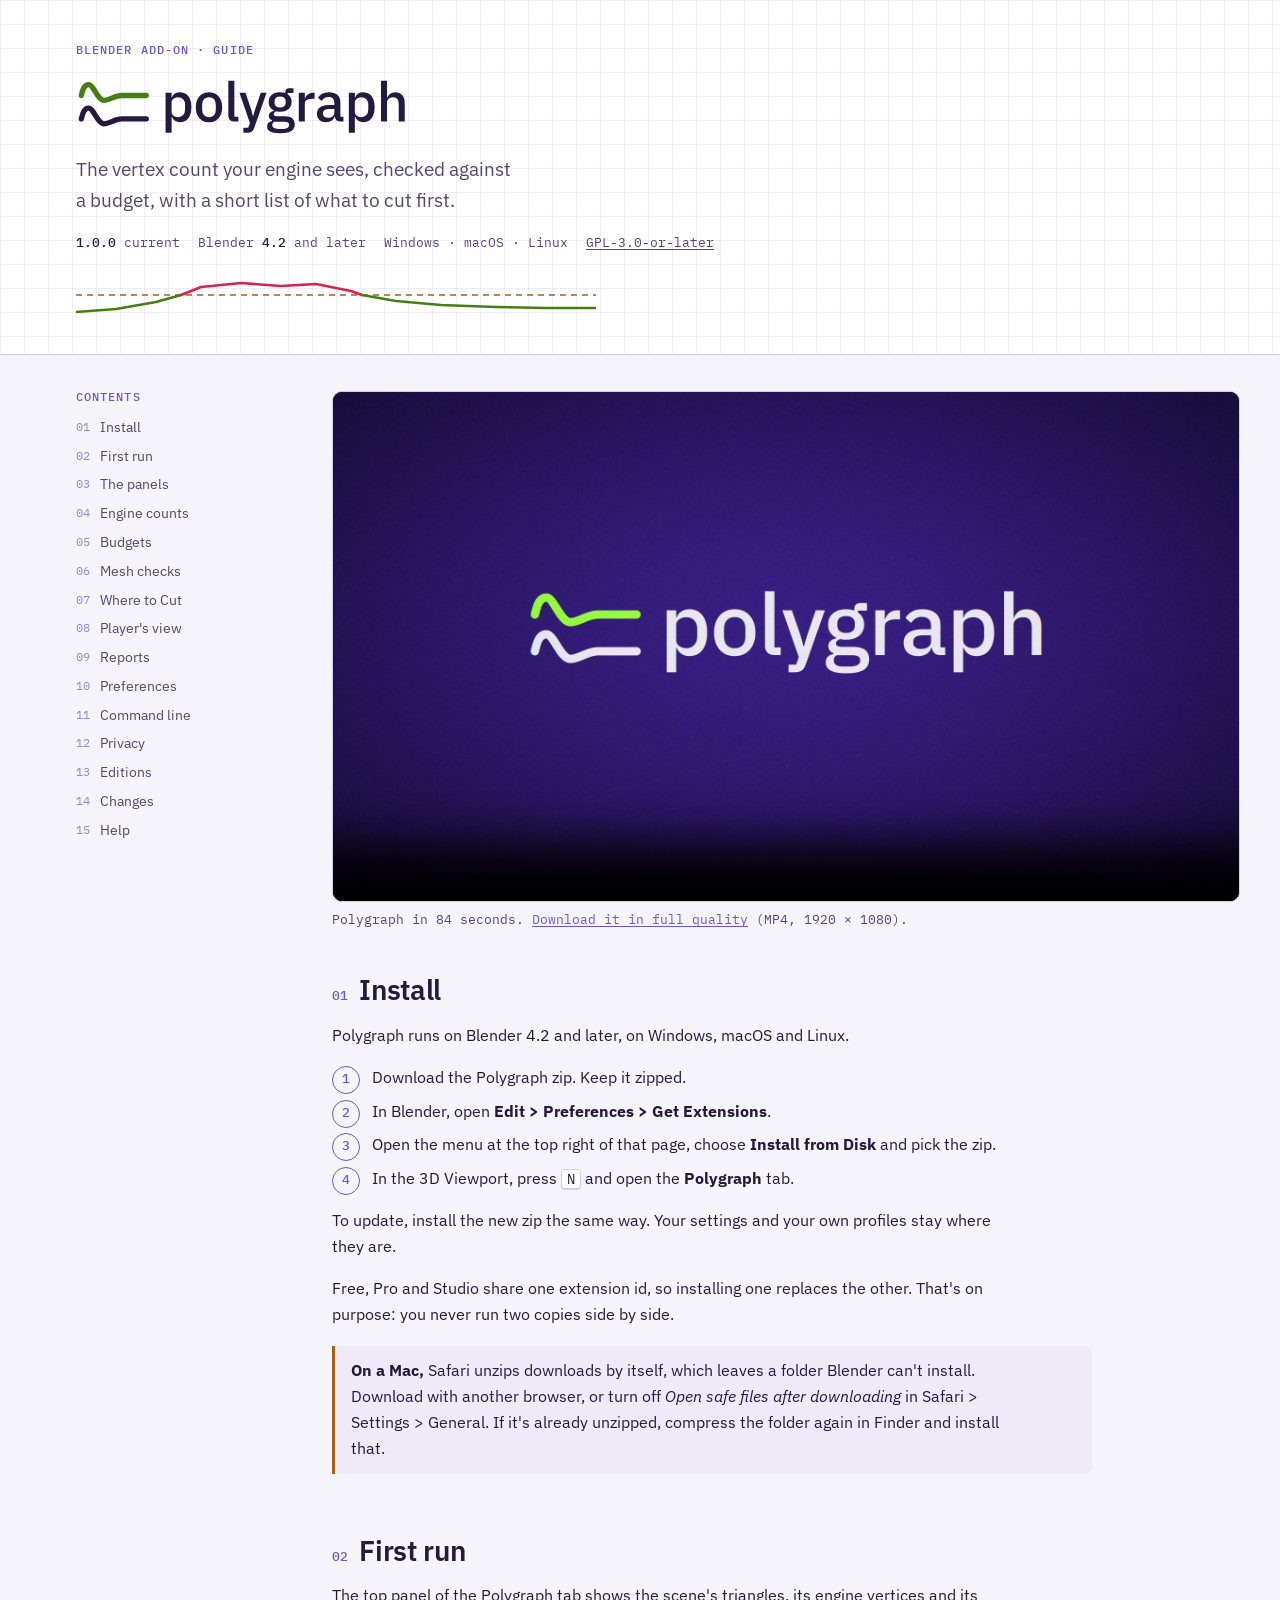
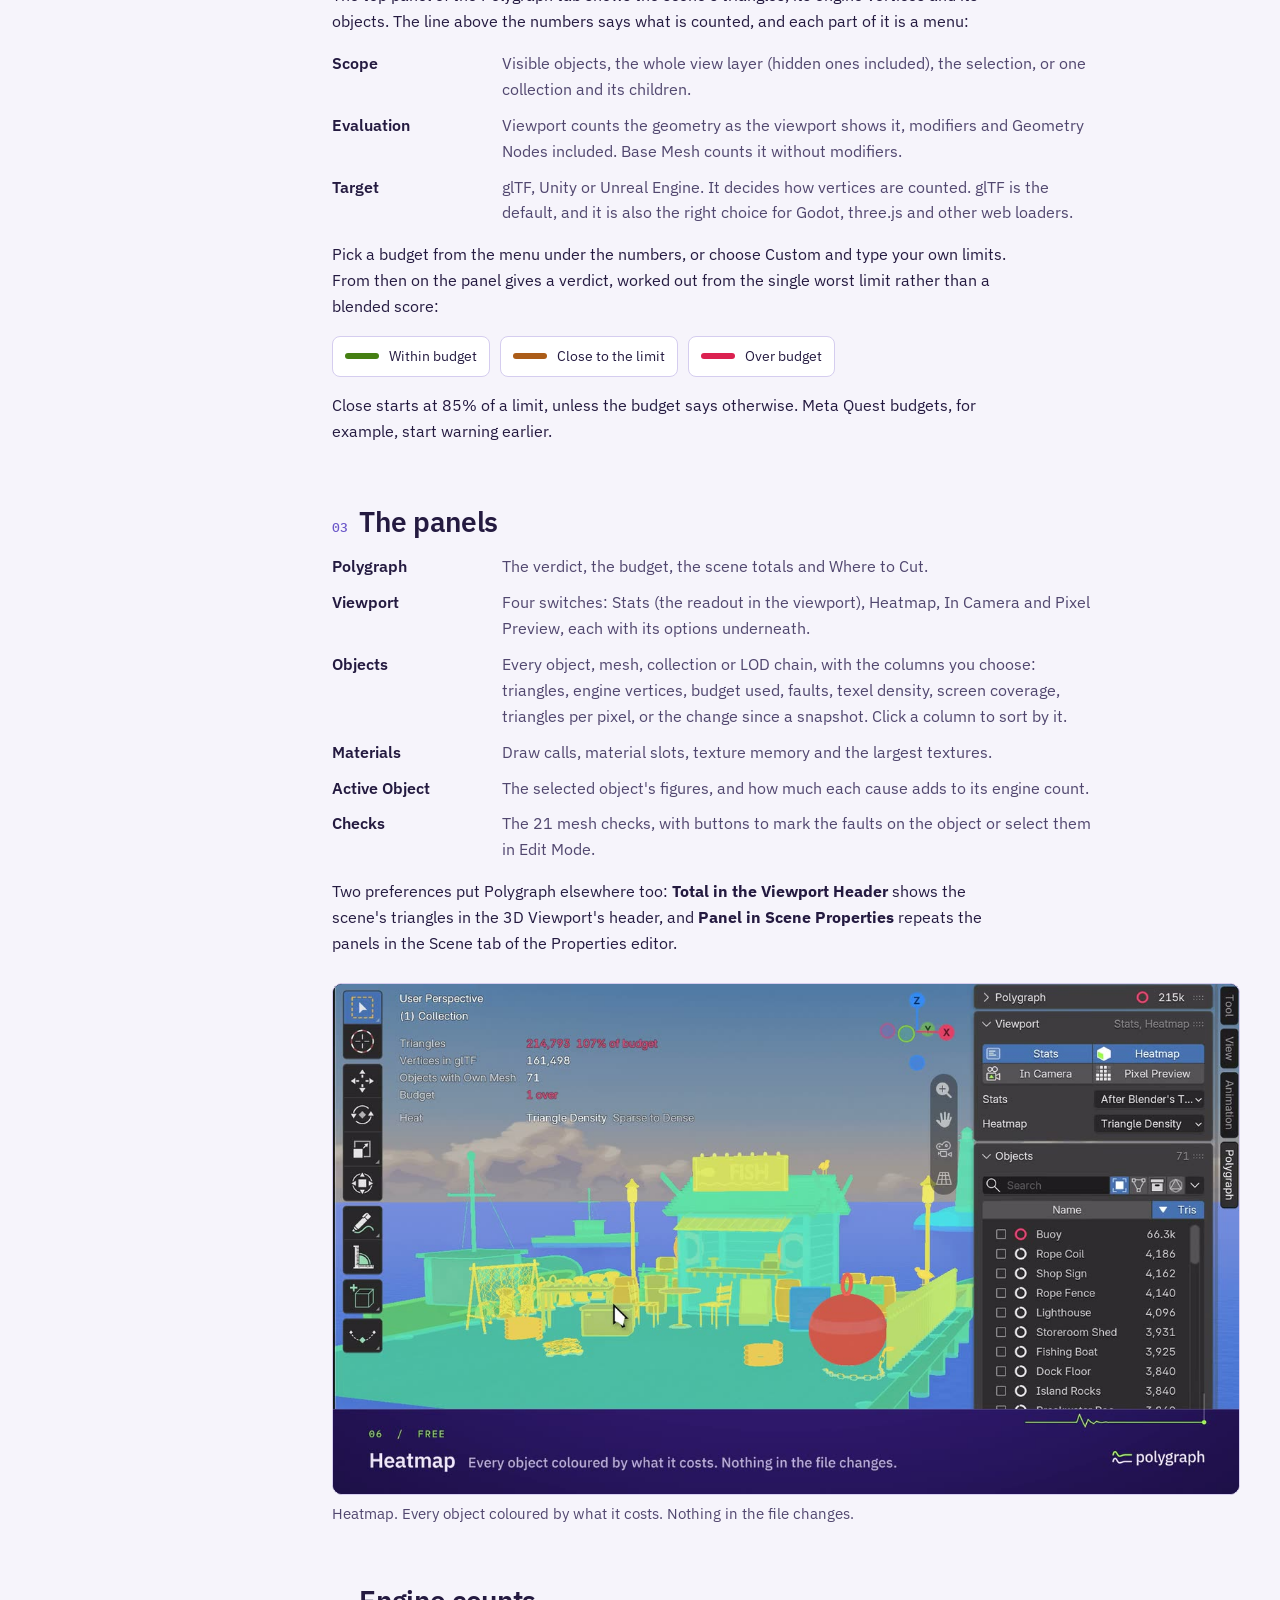
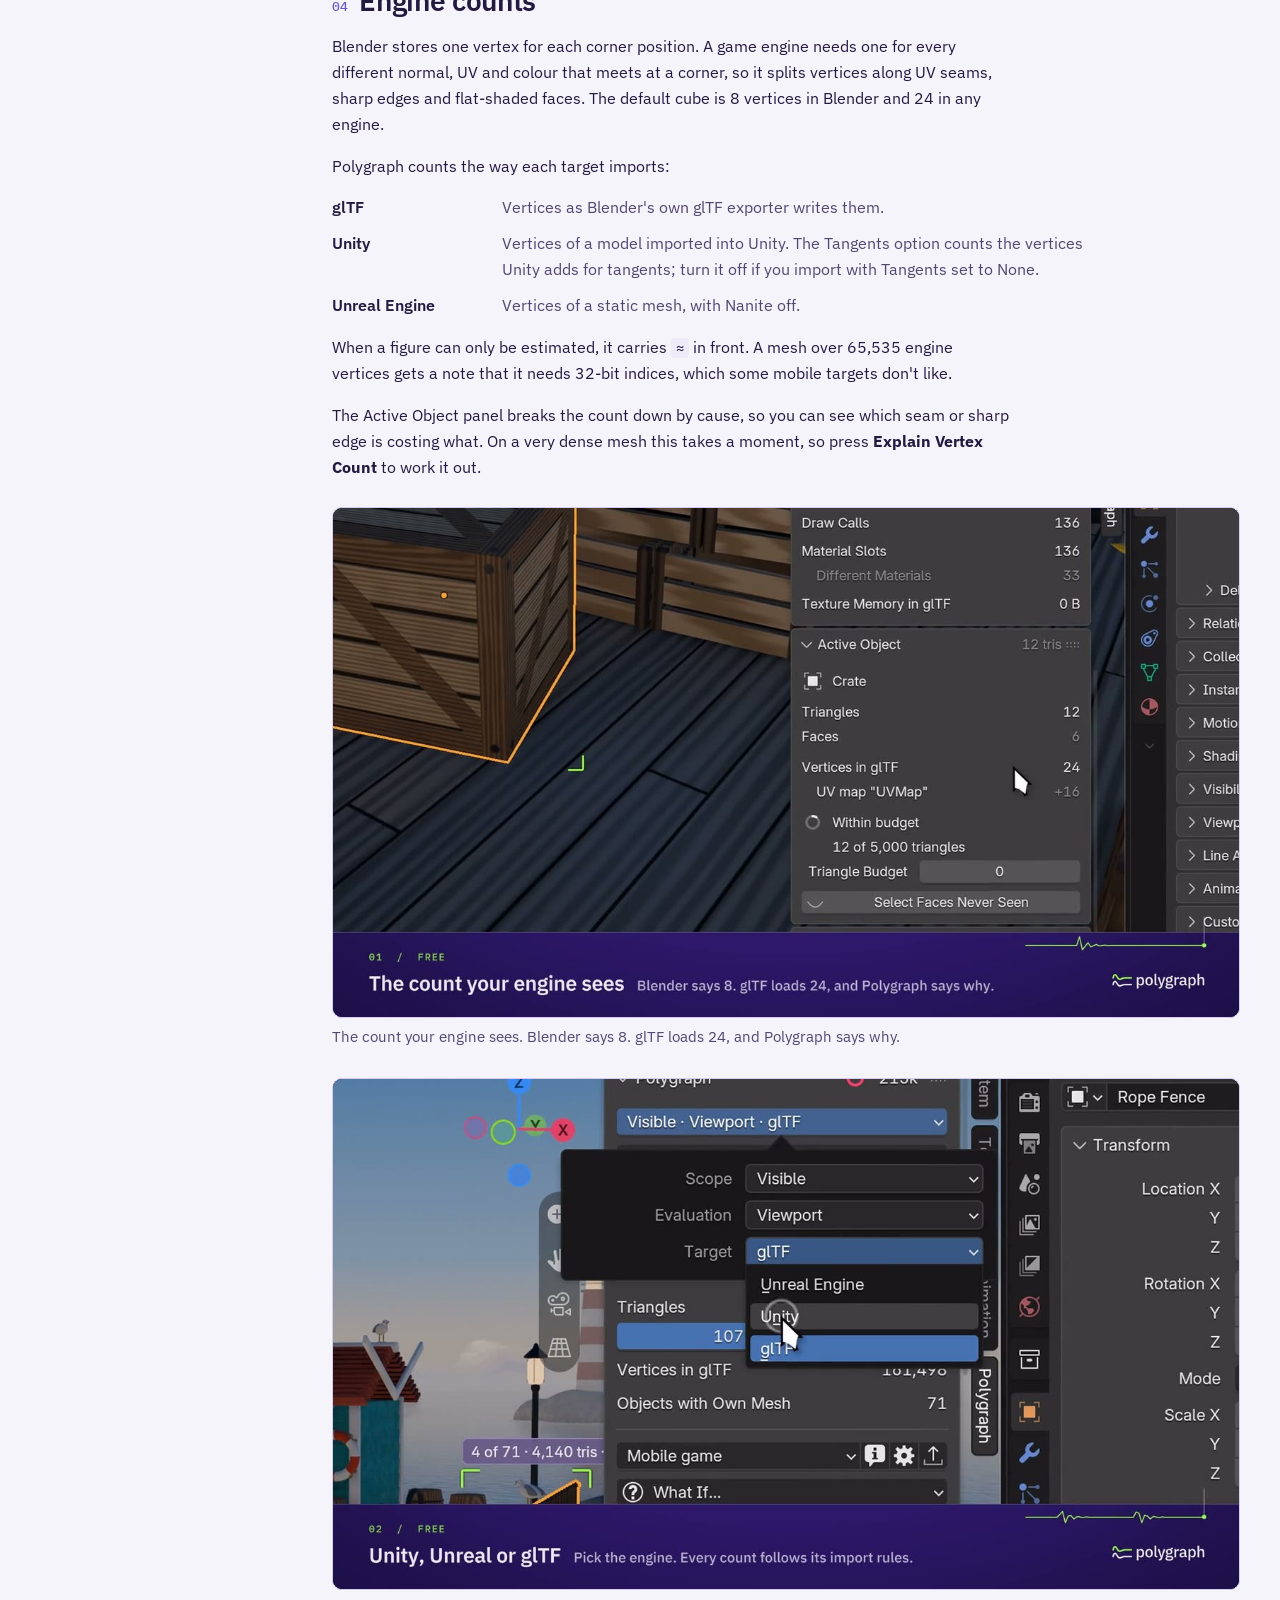
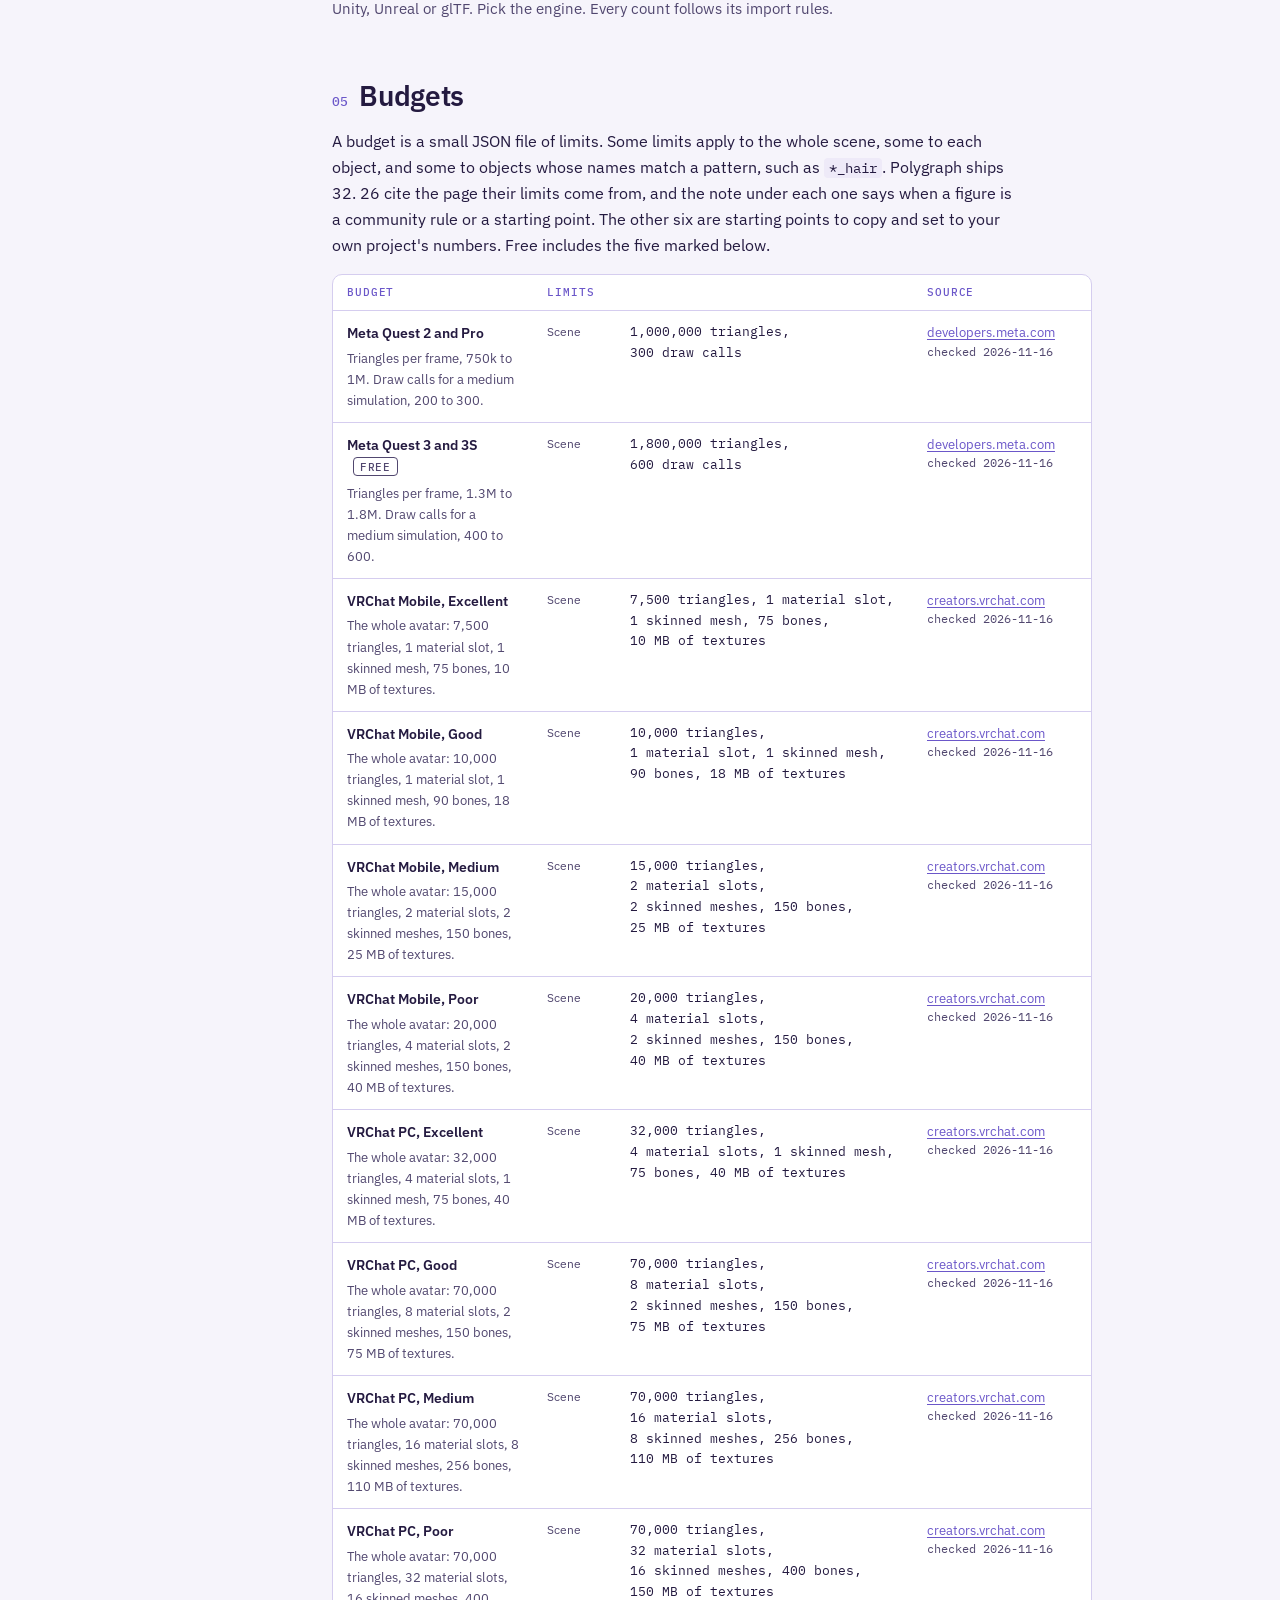
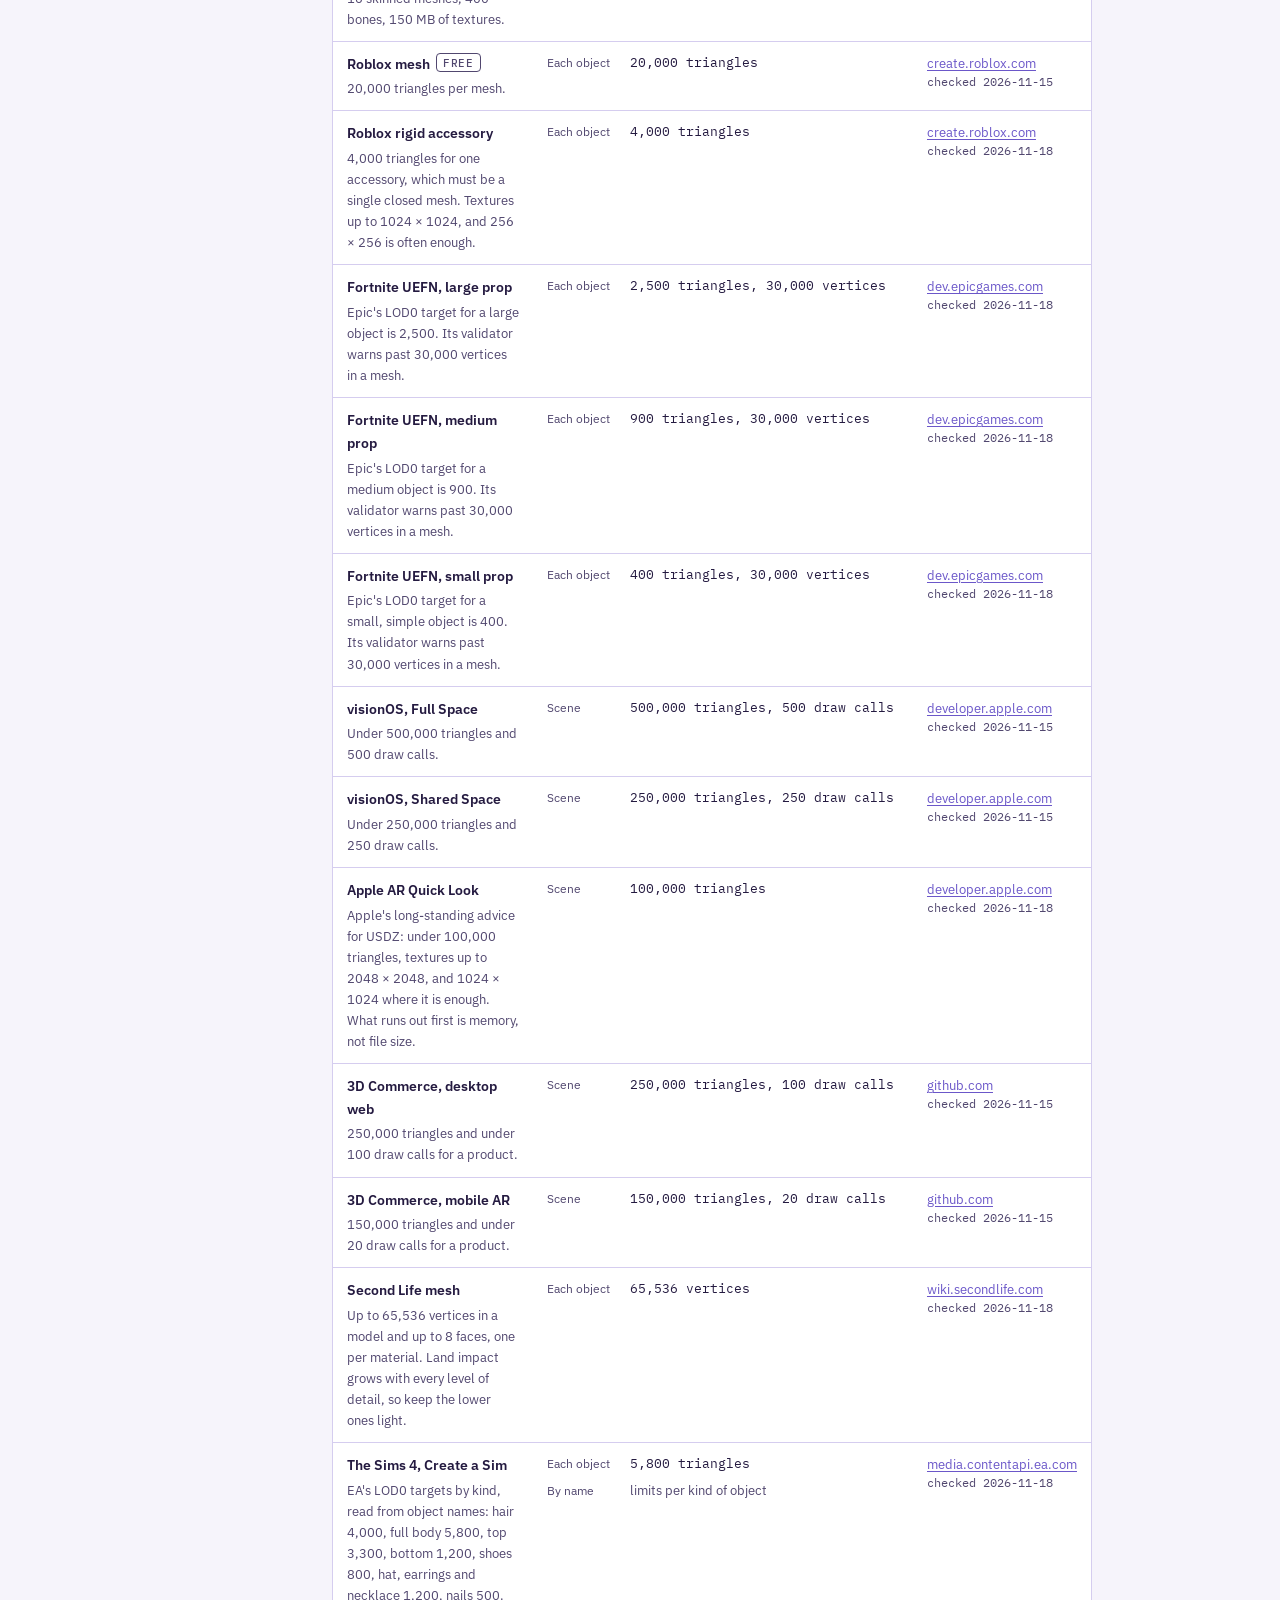
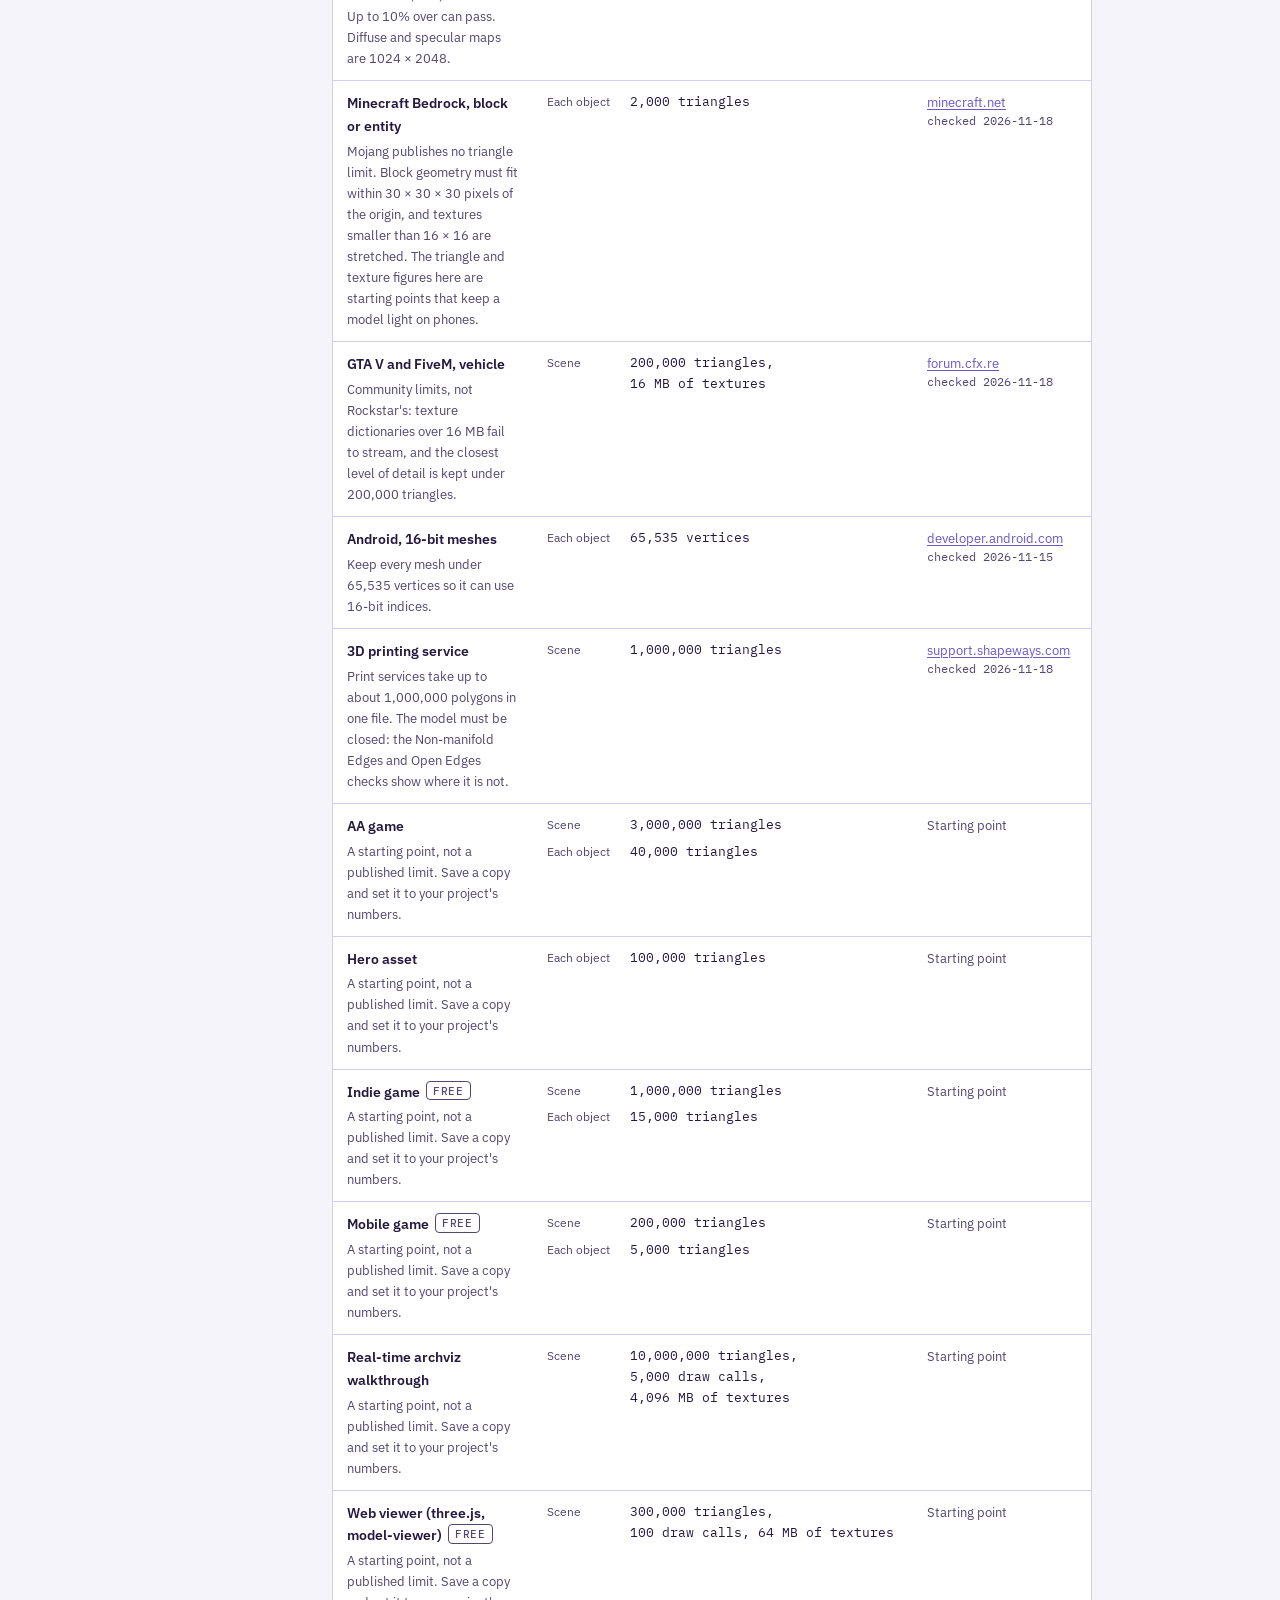
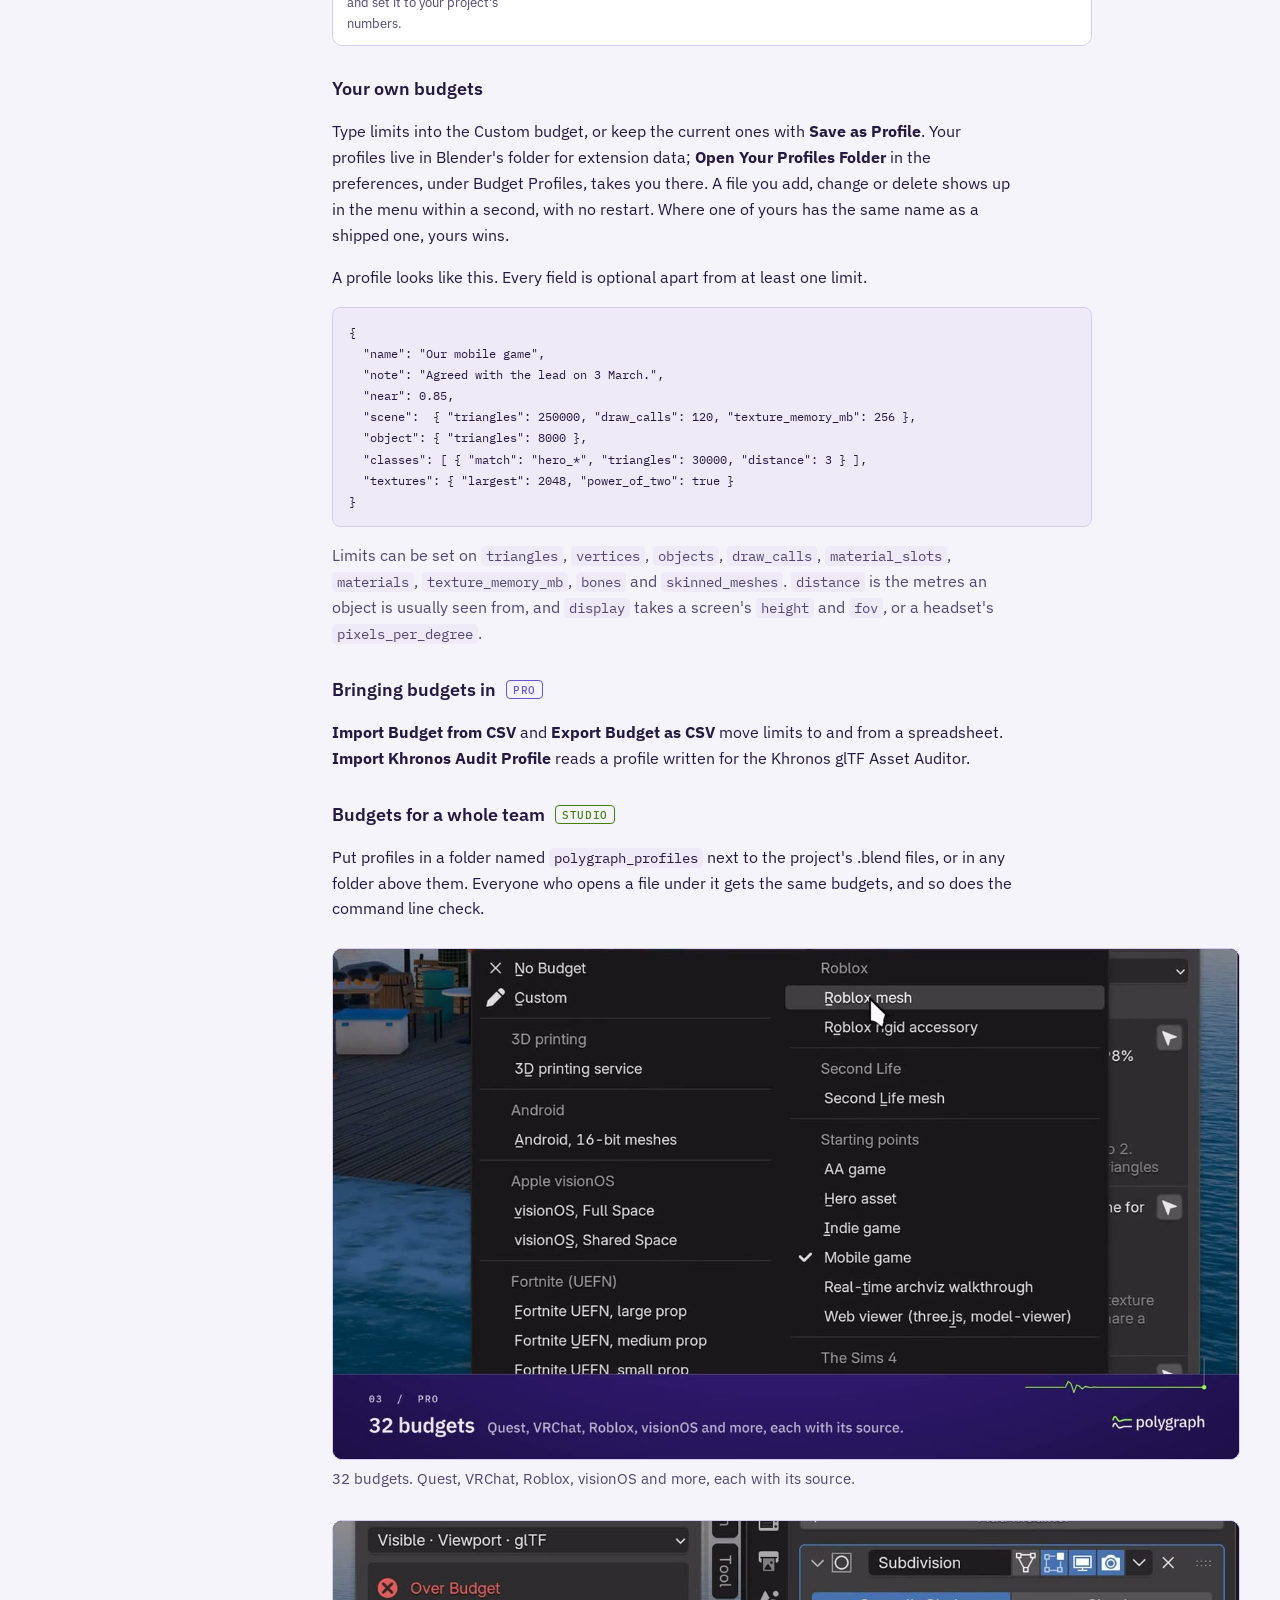
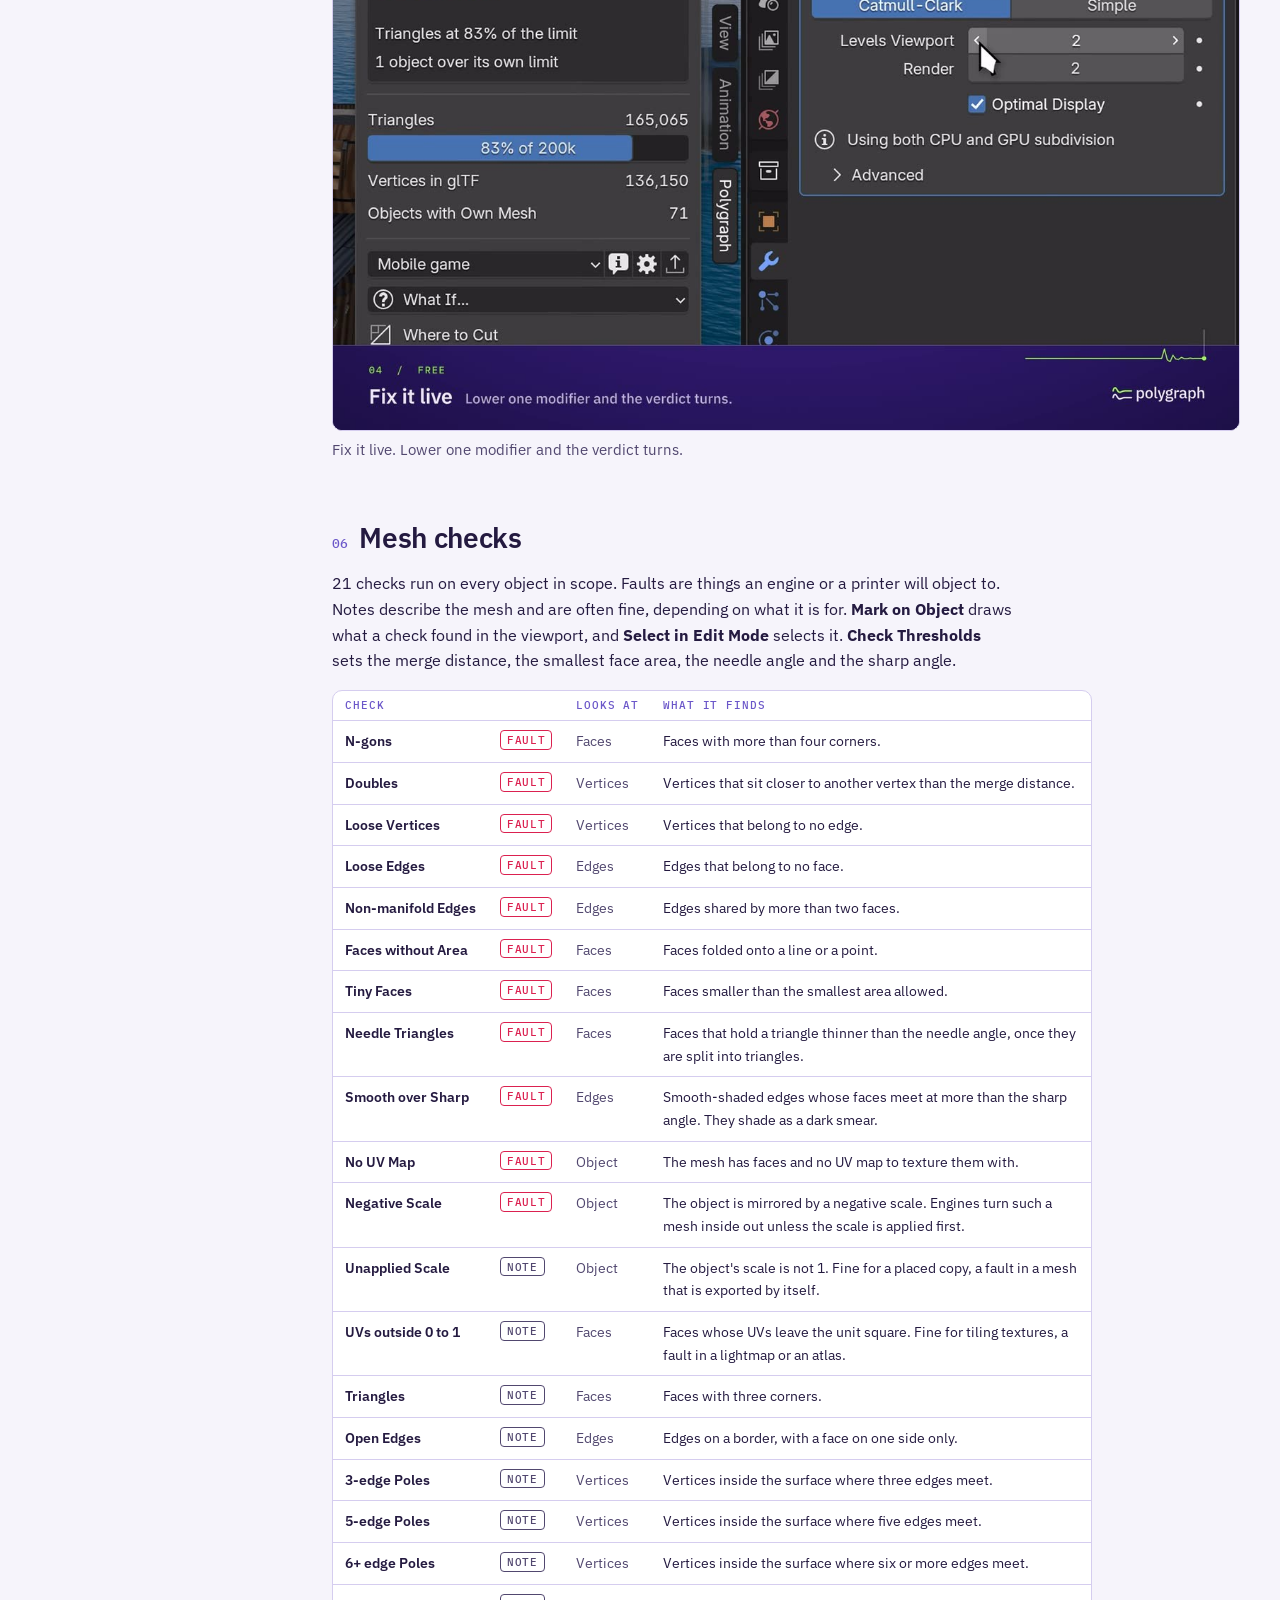
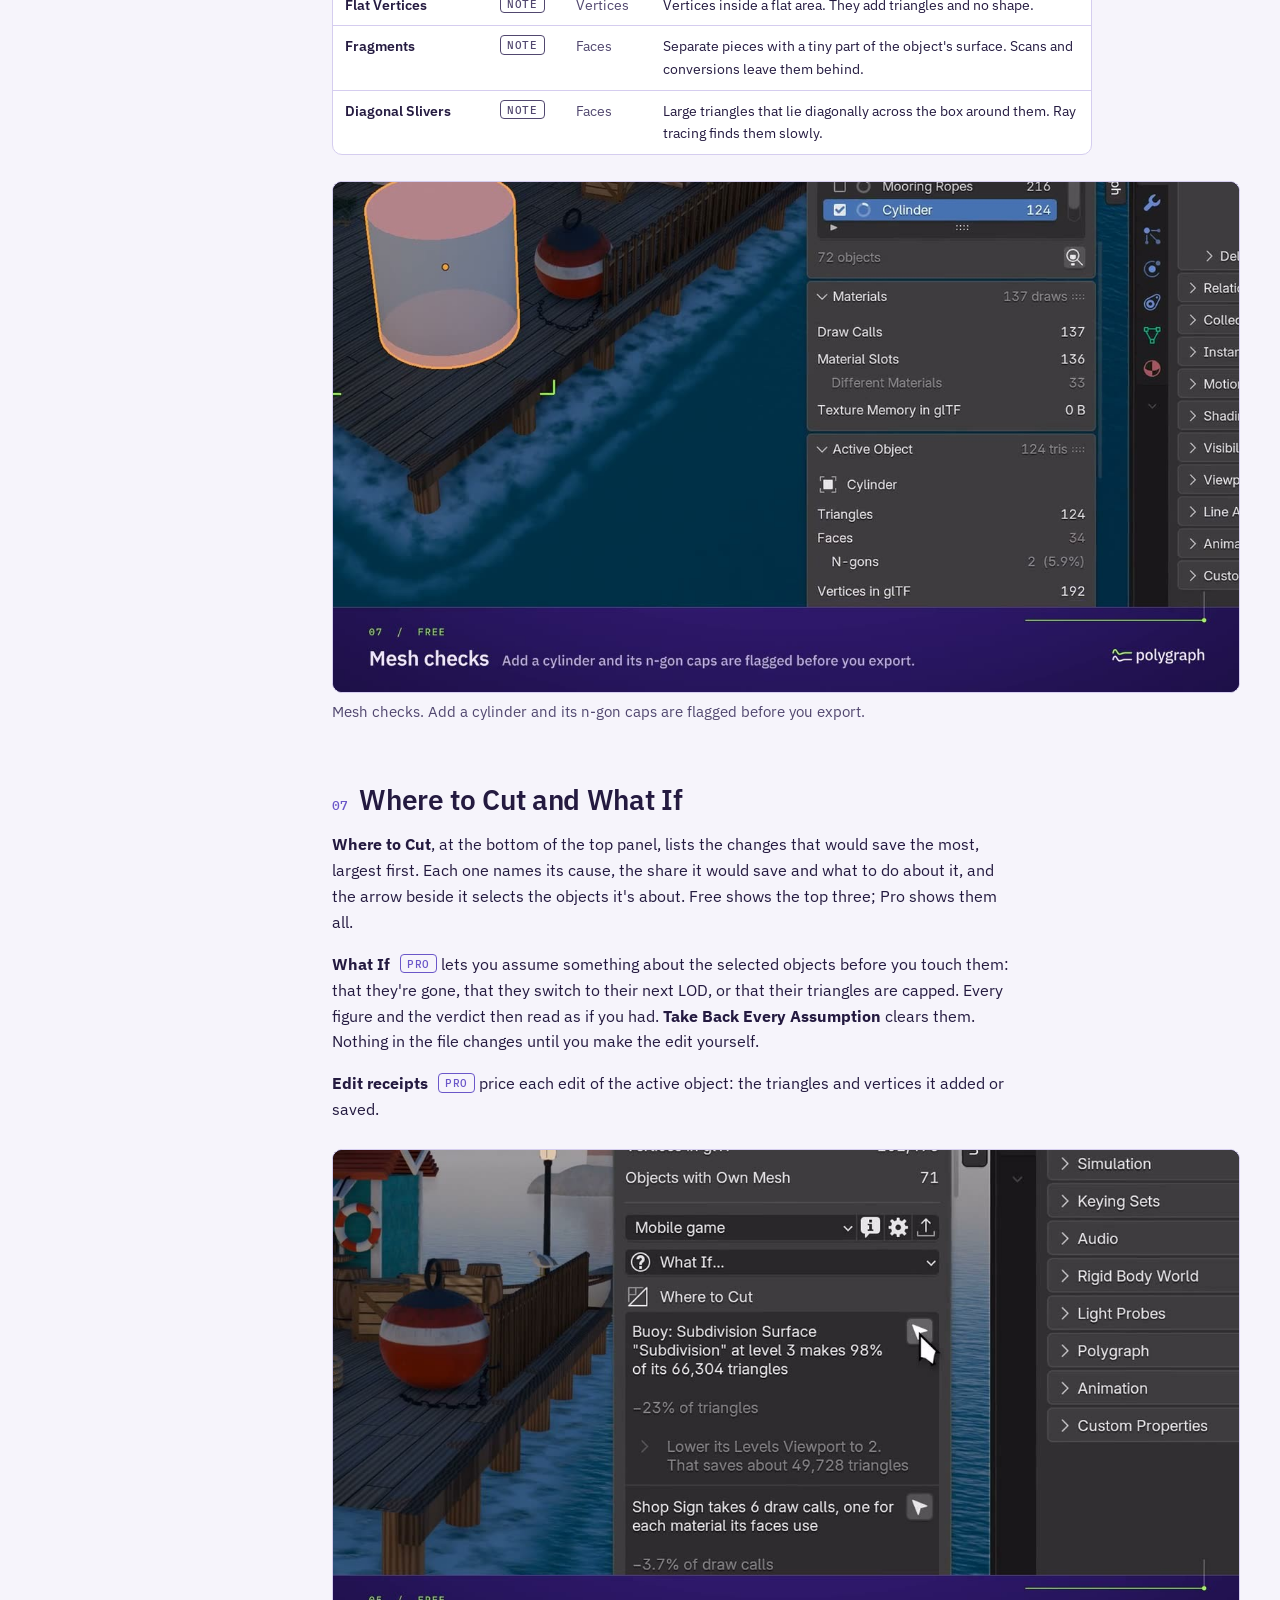
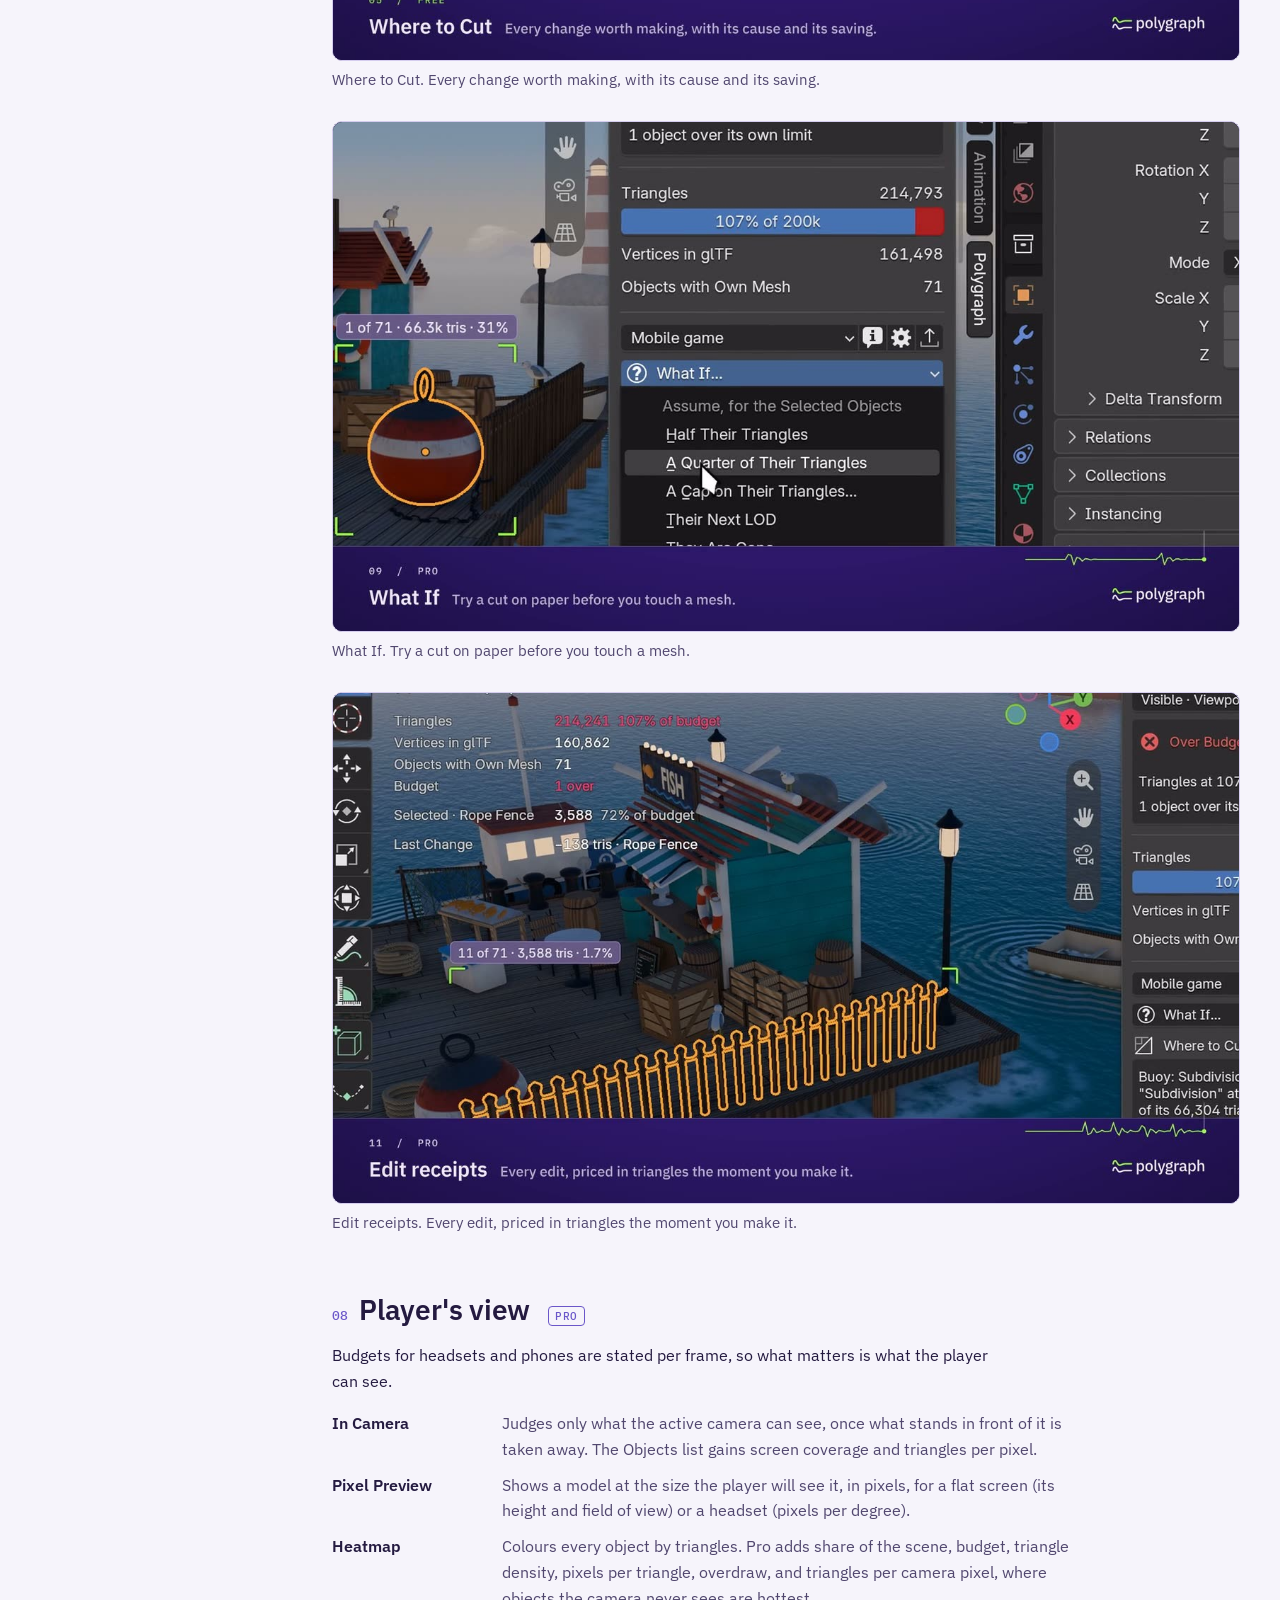
==== index.html @ 57416f8e "Add files via upload" ====
<!doctype html>
<html lang="en">
<meta charset="utf-8">
<meta name="viewport" content="width=device-width, initial-scale=1, viewport-fit=cover">
<title>Polygraph Guide</title>
<meta name="description" content="How to install and use Polygraph, the Blender add-on that shows the vertex count your engine sees and checks it against a budget.">
<link rel="icon" href="favicon.ico" sizes="32x32">
<link rel="icon" href="favicon.svg" type="image/svg+xml">
<link rel="apple-touch-icon" href="apple-touch-icon.png">
<link rel="manifest" href="site.webmanifest">
<meta name="theme-color" content="#241A40">
<meta property="og:type" content="website">
<meta property="og:site_name" content="Polygraph">
<meta property="og:title" content="Polygraph Guide">
<meta property="og:description" content="The vertex count your engine sees, checked against a budget, with a short list of what to cut first.">
<meta property="og:url" content="https://duckinitiative.com/polygraph/">
<meta property="og:image" content="https://duckinitiative.com/polygraph/og.png">
<meta property="og:image:width" content="1200">
<meta property="og:image:height" content="630">
<meta property="og:image:alt" content="The Polygraph logo on purple paper: Polycount and budgets for Blender">
<meta name="twitter:card" content="summary_large_image">
<link rel="preconnect" href="https://fonts.googleapis.com"><link rel="preconnect" href="https://fonts.gstatic.com" crossorigin>
<link rel="stylesheet" href="https://fonts.googleapis.com/css2?family=IBM+Plex+Mono:wght@400;500&family=IBM+Plex+Sans:ital,wght@0,400;0,500;0,600;1,400&display=swap">
<style>
:root {
  --bg: #F6F4FB; --surface: #FFFFFF; --sunk: #EEEAF8; --edge: #D5CDEF; --ink: #241A40; --ink-2: #51476F;
  --ruling: #6B57C9; --pen: #457F13; --near: #AB5C18; --over: #DB2150; --grid: rgba(107, 87, 201, 0.10);
  --sans: "IBM Plex Sans", "Segoe UI", system-ui, sans-serif;
  --mono: "IBM Plex Mono", ui-monospace, "Cascadia Mono", Menlo, monospace;
}
@media (prefers-color-scheme: dark) { :root:not([data-theme="light"]) {
  --bg: #1C1533; --surface: #241A40; --sunk: #2B2050; --edge: #4A3B82; --ink: #ECE9F5; --ink-2: #BDB5D8;
  --ruling: #9D8CF0; --pen: #99FF42; --near: #FF8A24; --over: #FF3D6E; --grid: rgba(157, 140, 240, 0.09); color-scheme: dark; } }
:root[data-theme="dark"] {
  --bg: #1C1533; --surface: #241A40; --sunk: #2B2050; --edge: #4A3B82; --ink: #ECE9F5; --ink-2: #BDB5D8;
  --ruling: #9D8CF0; --pen: #99FF42; --near: #FF8A24; --over: #FF3D6E; --grid: rgba(157, 140, 240, 0.09); color-scheme: dark; }

* { box-sizing: border-box; }
body { margin: 0; background: var(--bg); color: var(--ink); font: 16px/1.62 var(--sans); -webkit-font-smoothing: antialiased; }
a { color: var(--ruling); text-underline-offset: 2px; }
a:focus-visible, button:focus-visible { outline: 2px solid var(--pen); outline-offset: 2px; border-radius: 3px; }
code, kbd, pre { font-family: var(--mono); font-size: 0.88em; }
code { background: var(--sunk); padding: 1px 5px; border-radius: 4px; }
kbd { border: 1px solid var(--edge); border-bottom-width: 2px; padding: 0 5px; border-radius: 4px; background: var(--surface); }
pre { background: var(--sunk); border: 1px solid var(--edge); border-radius: 8px; padding: 14px 16px; overflow-x: auto; line-height: 1.5; }
pre code { background: none; padding: 0; }

.masthead {
  background-color: var(--surface);
  background-image: linear-gradient(to right, var(--grid) 1px, transparent 1px), linear-gradient(to bottom, var(--grid) 1px, transparent 1px);
  background-size: 24px 24px; border-bottom: 1px solid var(--edge);
  margin-top: calc(-1 * env(safe-area-inset-top, 0px)); padding-top: env(safe-area-inset-top, 0px);
}
.masthead .in { max-width: 1160px; margin: 0 auto; padding-block: 44px 36px;
  padding-left: max(16px, env(safe-area-inset-left, 0px)); padding-right: max(16px, env(safe-area-inset-right, 0px)); }
.eyebrow { font: 500 12px/1 var(--mono); letter-spacing: 0.09em; text-transform: uppercase; color: var(--ruling); }
h1 { font-size: clamp(36px, 6vw, 56px); line-height: 1.02; letter-spacing: -0.02em; margin: 14px 0 10px; font-weight: 600; }
h1 .logo { display: block; height: clamp(38px, 6.4vw, 58px); width: auto; margin: 22px 0 18px; }
.lede { font-size: 19px; color: var(--ink-2); margin: 0; max-width: 40em; text-wrap: balance; }
.meta { margin-top: 18px; display: flex; flex-wrap: wrap; gap: 6px 18px; font: 13px/1.4 var(--mono); color: var(--ink-2); }
.meta b { color: var(--ink); font-weight: 500; }
.trace { display: block; margin-top: 26px; width: 100%; max-width: 520px; height: 40px; }

.wrap { max-width: 1160px; margin: 0 auto; display: grid; grid-template-columns: 200px minmax(0, 1fr); gap: 56px;
  padding-block: 36px 80px; padding-left: max(16px, env(safe-area-inset-left, 0px)); padding-right: max(16px, env(safe-area-inset-right, 0px)); }
nav.index { position: sticky; top: calc(env(safe-area-inset-top, 0px) + 24px); align-self: start; }
nav.index ol { list-style: none; margin: 10px 0 0; padding: 0; counter-reset: n; }
nav.index li { counter-increment: n; }
nav.index a { display: flex; gap: 10px; padding: 3px 0; color: var(--ink-2); text-decoration: none; font-size: 14px; }
nav.index a::before { content: counter(n, decimal-leading-zero); font: 12px/1.9 var(--mono); color: var(--ruling); opacity: 0.7; }
nav.index a:hover { color: var(--ink); }
main { min-width: 0; }
/* text keeps its 760px measure; the trailer and the clips take the whole column */
:where(main) > :where(:not(section, .film)), :where(section) > :where(:not(.loops)) { max-width: 760px; }
section { padding-top: 8px; margin-bottom: 52px; scroll-margin-top: 20px; }
h2 { font-size: 28px; letter-spacing: -0.012em; line-height: 1.2; margin: 0 0 14px; font-weight: 600; text-wrap: balance;
  display: flex; align-items: baseline; gap: 12px; flex-wrap: wrap; }
h2 .no { font: 500 13px var(--mono); color: var(--ruling); }
h3 { font-size: 18px; margin: 28px 0 8px; font-weight: 600; }
p, li { max-width: 68ch; }
.muted { color: var(--ink-2); }
ol.steps { padding-left: 0; list-style: none; counter-reset: s; }
ol.steps li { counter-increment: s; position: relative; padding-left: 40px; margin: 8px 0; }
ol.steps li::before { content: counter(s); position: absolute; left: 0; top: 1px; width: 26px; height: 26px; border-radius: 50%;
  border: 1.5px solid var(--ruling); color: var(--ruling); font: 500 13px/23px var(--mono); text-align: center; }
.aside { border-left: 3px solid var(--near); background: var(--sunk); padding: 12px 16px; border-radius: 0 8px 8px 0; margin: 18px 0; }
.aside p { margin: 0; }

.tag { display: inline-block; font: 500 10.5px/1 var(--mono); letter-spacing: 0.06em; text-transform: uppercase; padding: 4px 6px 3px;
  border-radius: 4px; border: 1px solid currentColor; vertical-align: 2px; margin-left: 6px; white-space: nowrap; }
.tag.pro { color: var(--ruling); }
.tag.studio { color: var(--pen); }
.tag.free { color: var(--ink-2); }
.tag.note { color: var(--ink-2); margin-left: 0; }
.tag.fault { color: var(--over); margin-left: 0; }

dl.panels { display: grid; grid-template-columns: 150px minmax(0, 1fr); gap: 10px 20px; margin: 16px 0; }
dl.panels dt { font-weight: 600; }
dl.panels dd { margin: 0; color: var(--ink-2); }

.verdicts { display: flex; flex-wrap: wrap; gap: 10px; margin: 16px 0; }
.verdict { display: flex; align-items: center; gap: 10px; padding: 8px 12px; border: 1px solid var(--edge); border-radius: 8px;
  background: var(--surface); font-size: 14px; }
.verdict i { width: 34px; height: 6px; border-radius: 3px; display: inline-block; }

.tablewrap { overflow-x: auto; margin: 16px 0; border: 1px solid var(--edge); border-radius: 10px; background: var(--surface); }
table { border-collapse: collapse; width: 100%; font-size: 14px; }
th { text-align: left; font: 500 11px/1 var(--mono); letter-spacing: 0.08em; text-transform: uppercase; color: var(--ruling);
  padding: 12px 14px; border-bottom: 1px solid var(--edge); white-space: nowrap; }
td { padding: 11px 14px; border-bottom: 1px solid var(--edge); vertical-align: top; }
tr:last-child td { border-bottom: 0; }
td.limits { font: 13px/1.6 var(--mono); font-variant-numeric: tabular-nums; min-width: 190px; }
.limline { display: grid; grid-template-columns: 5.6em minmax(0, 1fr); column-gap: 10px; align-items: baseline; }
.limline + .limline { margin-top: 6px; }
.lim { color: var(--ink-2); font: 12px/1.6 var(--sans); }
.q { white-space: nowrap; }
.words { font: 13px/1.6 var(--sans); color: var(--ink-2); }
.bname { font-weight: 600; }
.bnote { display: block; color: var(--ink-2); font-size: 13px; margin-top: 3px; max-width: 46ch; }
td.src { font-size: 13px; white-space: nowrap; }
.checked { display: block; font: 12px var(--mono); color: var(--ink-2); }
.cname { font-weight: 600; white-space: nowrap; }
table.compact td, table.compact th { padding: 9px 12px; }
td.yes { color: var(--pen); font-family: var(--mono); }
td.no { color: var(--ink-2); font-family: var(--mono); }

.editions { display: grid; grid-template-columns: repeat(3, minmax(0, 1fr)); gap: 14px; margin: 18px 0; }
.ed { border: 1px solid var(--edge); border-radius: 10px; padding: 18px; background: var(--surface); display: flex; flex-direction: column; gap: 8px; }
.ed h3 { margin: 0; font-size: 20px; }
.ed p { margin: 0; color: var(--ink-2); font-size: 14px; }
.ed .where { margin-top: auto; padding-top: 8px; display: flex; flex-wrap: wrap; gap: 8px; }
.btn { display: inline-block; padding: 7px 12px; border-radius: 7px; border: 1px solid var(--ruling); color: var(--ink); text-decoration: none;
  font-size: 14px; font-weight: 500; }
.btn:hover { background: var(--sunk); }

footer { border-top: 1px solid var(--edge); }
footer .in { max-width: 1160px; margin: 0 auto; padding-block: 24px 40px; font: 13px/1.6 var(--mono); color: var(--ink-2);
  padding-left: max(16px, env(safe-area-inset-left, 0px)); padding-right: max(16px, env(safe-area-inset-right, 0px)); }

.home { display: inline-block; margin-bottom: 18px; }
.home .logo { display: block; height: 26px; width: auto; }
.meta a { color: inherit; }
ul.short { list-style: none; padding: 0; margin: 16px 0; border: 1px solid var(--edge); border-radius: 10px; background: var(--surface); max-width: 68ch; }
ul.short li { position: relative; padding: 11px 16px 11px 42px; border-bottom: 1px solid var(--edge); max-width: none; }
ul.short li:last-child { border-bottom: 0; }
ul.short li::before { content: ""; position: absolute; left: 16px; top: 23px; width: 14px; height: 2.5px; border-radius: 2px; background: var(--pen); }
ul.short.not li::before { background: var(--over); }
footer .links { display: flex; flex-wrap: wrap; gap: 4px 18px; margin-bottom: 10px; }
footer .links a { color: var(--ink); text-decoration: none; }
footer .links a:hover { text-decoration: underline; }

@media (max-width: 860px) {
  .wrap { grid-template-columns: minmax(0, 1fr); gap: 8px; }
  nav.index { position: static; }
  nav.index ol { display: flex; flex-wrap: wrap; gap: 4px 14px; }
  nav.index a::before { display: none; }
  .editions { grid-template-columns: minmax(0, 1fr); }
  dl.panels { grid-template-columns: minmax(0, 1fr); gap: 2px; }
  dl.panels dd { margin-bottom: 10px; }
}
@media (max-width: 560px) {
  table.budgets thead { display: none; }
  table.budgets tr { display: block; padding: 14px; border-bottom: 1px solid var(--edge); }
  table.budgets tr:last-child { border-bottom: 0; }
  table.budgets td { display: block; padding: 0; border: 0; }
  table.budgets td + td { margin-top: 10px; }
  table.budgets td.limits { min-width: 0; }
  table.budgets td.src { white-space: normal; }
  table.budgets .bnote { max-width: none; }
  .limline { grid-template-columns: minmax(0, 1fr); }
}
@media (prefers-reduced-motion: no-preference) { html { scroll-behavior: smooth; } }

.film { margin: 0 0 34px; }
.film video { display: block; width: 100%; height: auto; border-radius: 10px; border: 1px solid var(--edge); background: #120A2E; }
.film figcaption { font: 13px/1.6 var(--mono); color: var(--ink-2); margin-top: 8px; }
.loops { display: grid; grid-template-columns: minmax(0, 1fr); gap: 30px; margin: 26px 0 8px; }
.loops figure { margin: 0; }
.loops video { display: block; width: 100%; height: auto; border-radius: 10px; border: 1px solid var(--edge); background: #120A2E; cursor: zoom-in; }
.loops video:fullscreen { border: 0; border-radius: 0; cursor: zoom-out; }
.loops figcaption { font-size: 15px; color: var(--ink-2); margin-top: 8px; line-height: 1.45; max-width: 68ch; }
/* on wide screens the footage runs on into the right margin, up to 200px, so the Blender panels stay readable */
.film, .loops { margin-right: calc(-1 * clamp(0px, (100vw - 1160px) / 2 - 24px, 200px)); }
</style>
<header class="masthead"><div class="in">
<div class="eyebrow">Blender add-on · Guide</div>
<h1><svg class="logo" role="img" aria-label="Polygraph" xmlns="http://www.w3.org/2000/svg" viewBox="-4.81 -78.8 598.825 104.8"><title>Polygraph</title><path style="fill: var(--pen)" d="M0.114 -48.241Q2.495 -58.955 5.405 -63.843Q10.004 -71.569 18.172 -71.569Q23.047 -71.569 27.697 -65.984Q29.854 -63.393 34.025 -56.694Q42.43 -43.194 45.895 -43.194Q49.82 -43.194 58.134 -46.828Q69.969 -52 77.858 -52H122.215Q124.204 -52 125.609 -50.594Q127.015 -49.188 127.015 -47.2Q127.015 -45.212 125.609 -43.806Q124.204 -42.4 122.215 -42.4H77.858Q71.975 -42.4 61.978 -38.031Q51.826 -33.594 45.895 -33.594Q39.649 -33.594 33.787 -40.266Q30.896 -43.555 25.875 -51.62Q19.432 -61.969 18.172 -61.969Q15.461 -61.969 13.654 -58.933Q11.532 -55.368 9.486 -46.159Q9.054 -44.218 7.377 -43.15Q5.7 -42.083 3.759 -42.514Q1.818 -42.946 0.75 -44.623Q-0.317 -46.3 0.114 -48.241Z"/><path style="fill: var(--ink)" d="M0.114 -5.841Q2.495 -16.555 5.405 -21.443Q10.004 -29.169 18.172 -29.169Q23.047 -29.169 27.697 -23.584Q29.854 -20.993 34.025 -14.294Q42.43 -0.794 45.895 -0.794Q49.82 -0.794 58.134 -4.428Q69.969 -9.6 77.858 -9.6H122.215Q124.204 -9.6 125.609 -8.194Q127.015 -6.788 127.015 -4.8Q127.015 -2.812 125.609 -1.406Q124.204 0 122.215 0H77.858Q71.975 0 61.978 4.369Q51.826 8.806 45.895 8.806Q39.649 8.806 33.787 2.134Q30.896 -1.156 25.875 -9.22Q19.432 -19.569 18.172 -19.569Q15.461 -19.569 13.654 -16.533Q11.532 -12.968 9.486 -3.759Q9.054 -1.818 7.377 -0.75Q5.7 0.317 3.759 -0.114Q1.818 -0.546 0.75 -2.223Q-0.317 -3.9 0.114 -5.841Z"/><path style="fill: var(--ink)" d="M157.02 20V-52H167.92V-43.4H168.42Q170.02 -48.1 173.92 -50.65Q177.82 -53.2 183.02 -53.2Q189.62 -53.2 194.22 -49.95Q198.82 -46.7 201.27 -40.65Q203.72 -34.6 203.72 -26Q203.72 -17.5 201.27 -11.4Q198.82 -5.3 194.22 -2.05Q189.62 1.2 183.02 1.2Q177.82 1.2 174.02 -1.4Q170.22 -4 168.42 -8.6H167.92V20ZM179.72 -8Q185.42 -8 188.82 -11.75Q192.22 -15.5 192.22 -21.5V-30.5Q192.22 -36.5 188.82 -40.2Q185.42 -43.9 179.72 -43.9Q176.42 -43.9 173.77 -42.8Q171.12 -41.7 169.52 -39.7Q167.92 -37.7 167.92 -35V-17.4Q167.92 -14.4 169.52 -12.35Q171.12 -10.3 173.77 -9.15Q176.42 -8 179.72 -8Z M235.52 1.2Q228.22 1.2 222.87 -2.15Q217.52 -5.5 214.57 -11.6Q211.62 -17.7 211.62 -26Q211.62 -34.3 214.57 -40.4Q217.52 -46.5 222.87 -49.85Q228.22 -53.2 235.52 -53.2Q242.72 -53.2 248.07 -49.85Q253.42 -46.5 256.37 -40.4Q259.32 -34.3 259.32 -26Q259.32 -17.7 256.37 -11.6Q253.42 -5.5 248.07 -2.15Q242.72 1.2 235.52 1.2ZM235.52 -7.9Q241.12 -7.9 244.47 -11.35Q247.82 -14.8 247.82 -21.6V-30.4Q247.82 -37.2 244.47 -40.65Q241.12 -44.1 235.52 -44.1Q230.02 -44.1 226.57 -40.65Q223.12 -37.2 223.12 -30.4V-21.6Q223.12 -14.8 226.57 -11.35Q230.02 -7.9 235.52 -7.9Z M288.52 0H281.62Q276.02 0 273.22 -2.95Q270.42 -5.9 270.42 -10.9V-74H281.32V-8.9H288.52Z M318.62 -21.4 329.02 -52H339.52L317.62 10.3Q316.42 13.8 314.77 15.95Q313.12 18.1 310.57 19.05Q308.02 20 303.92 20H297.62V11.1H306.42L309.42 2.3L290.52 -52H301.42L311.82 -21.4L314.82 -10.1H315.32Z M390.62 4.9Q390.62 10.3 387.87 13.95Q385.12 17.6 379.32 19.4Q373.52 21.2 364.12 21.2Q355.72 21.2 350.47 19.7Q345.22 18.2 342.87 15.4Q340.52 12.6 340.52 8.7Q340.52 4.4 342.87 1.95Q345.22 -0.5 349.42 -1.3V-2.4Q346.52 -3.3 345.02 -5.4Q343.52 -7.5 343.52 -10.4Q343.52 -14.4 346.27 -16.55Q349.02 -18.7 352.82 -19.6V-20Q348.12 -22.2 345.67 -26.2Q343.22 -30.2 343.22 -35.4Q343.22 -40.7 345.67 -44.7Q348.12 -48.7 352.77 -50.95Q357.42 -53.2 363.92 -53.2Q366.62 -53.2 368.97 -52.8Q371.32 -52.4 373.42 -51.6V-53Q373.42 -56.5 375.12 -58.4Q376.82 -60.3 380.22 -60.3H388.12V-51.6H377.62V-49.5Q381.12 -47.1 382.97 -43.5Q384.82 -39.9 384.82 -35.4Q384.82 -30.2 382.37 -26.2Q379.92 -22.2 375.27 -20Q370.62 -17.8 364.02 -17.8Q362.12 -17.8 360.37 -18Q358.62 -18.2 357.22 -18.6Q355.32 -17.9 353.82 -16.65Q352.32 -15.4 352.32 -13.4Q352.32 -11.3 354.17 -10.4Q356.02 -9.5 359.52 -9.5H372.32Q381.92 -9.5 386.27 -5.7Q390.62 -1.9 390.62 4.9ZM380.42 6.1Q380.42 3.3 378.27 1.75Q376.12 0.2 370.82 0.2H353.22Q351.42 1.2 350.57 2.75Q349.72 4.3 349.72 6.2Q349.72 9.3 352.22 11.3Q354.72 13.3 360.82 13.3H367.62Q374.02 13.3 377.22 11.5Q380.42 9.7 380.42 6.1ZM364.02 -25.6Q368.82 -25.6 371.47 -27.8Q374.12 -30 374.12 -34.4V-36.5Q374.12 -40.9 371.47 -43.1Q368.82 -45.3 364.02 -45.3Q359.22 -45.3 356.57 -43.1Q353.92 -40.9 353.92 -36.5V-34.4Q353.92 -30 356.57 -27.8Q359.22 -25.6 364.02 -25.6Z M408.62 0H397.72V-52H408.62V-41.7H409.12Q409.92 -44.3 411.67 -46.65Q413.42 -49 416.32 -50.5Q419.22 -52 423.42 -52H426.32V-41.5H422.02Q417.72 -41.5 414.72 -40.5Q411.72 -39.5 410.17 -37.7Q408.62 -35.9 408.62 -33.2Z M478.42 0H472.32Q469.32 0 467.17 -1.35Q465.02 -2.7 463.92 -5.2Q463.22 -6.8 463.02 -8.7H462.42Q460.92 -3.9 456.92 -1.35Q452.92 1.2 447.22 1.2Q439.22 1.2 434.82 -3Q430.42 -7.2 430.42 -14.3Q430.42 -19.5 432.97 -22.95Q435.52 -26.4 440.42 -28.15Q445.32 -29.9 452.62 -29.9H462.02V-34.3Q462.02 -39 459.42 -41.65Q456.82 -44.3 451.32 -44.3Q446.82 -44.3 443.87 -42.25Q440.92 -40.2 438.92 -37.2L432.42 -43.1Q435.02 -47.5 439.77 -50.35Q444.52 -53.2 452.02 -53.2Q462.02 -53.2 467.47 -48.45Q472.92 -43.7 472.92 -35V-8.9H478.42ZM462.02 -22.9H452.82Q447.12 -22.9 444.32 -21.1Q441.52 -19.3 441.52 -15.9V-14.1Q441.52 -10.7 443.92 -8.9Q446.32 -7.1 450.32 -7.1Q453.72 -7.1 456.32 -8.1Q458.92 -9.1 460.47 -11Q462.02 -12.9 462.02 -15.4Z M488.12 20V-52H499.02V-43.4H499.52Q501.12 -48.1 505.02 -50.65Q508.92 -53.2 514.12 -53.2Q520.72 -53.2 525.32 -49.95Q529.92 -46.7 532.37 -40.65Q534.82 -34.6 534.82 -26Q534.82 -17.5 532.37 -11.4Q529.92 -5.3 525.32 -2.05Q520.72 1.2 514.12 1.2Q508.92 1.2 505.12 -1.4Q501.32 -4 499.52 -8.6H499.02V20ZM510.82 -8Q516.52 -8 519.92 -11.75Q523.32 -15.5 523.32 -21.5V-30.5Q523.32 -36.5 519.92 -40.2Q516.52 -43.9 510.82 -43.9Q507.52 -43.9 504.87 -42.8Q502.22 -41.7 500.62 -39.7Q499.02 -37.7 499.02 -35V-17.4Q499.02 -14.4 500.62 -12.35Q502.22 -10.3 504.87 -9.15Q507.52 -8 510.82 -8Z M546.32 0V-74H557.22V-43.4H557.72Q559.42 -47.6 562.87 -50.4Q566.32 -53.2 572.32 -53.2Q580.32 -53.2 584.77 -47.9Q589.22 -42.6 589.22 -33V0H578.32V-31.7Q578.32 -37.8 575.97 -40.85Q573.62 -43.9 568.52 -43.9Q565.62 -43.9 563.07 -42.95Q560.52 -42 558.87 -40Q557.22 -38 557.22 -35V0Z"/></svg>
</h1>
<p class="lede">The vertex count your engine sees, checked against a budget, with a short list of what to cut first.</p>
<div class="meta"><span><b>1.0.0</b> current</span><span>Blender <b>4.2</b> and later</span><span>Windows · macOS · Linux</span><span><a href="license/">GPL-3.0-or-later</a></span></div>
<svg class="trace" viewBox="0 0 520 40" aria-hidden="true" preserveAspectRatio="none">
<line x1="0" y1="17" x2="520" y2="17" stroke="var(--near)" stroke-width="1.5" stroke-dasharray="6 5"/>
<polyline fill="none" stroke="var(--pen)" stroke-width="2.5" stroke-linecap="round" stroke-linejoin="round"
 points="0,34 40,31 80,24 105,17"/>
<polyline fill="none" stroke="var(--over)" stroke-width="2.5" stroke-linecap="round" stroke-linejoin="round"
 points="105,17 125,9 165,5 205,8 240,6 275,13 286,17"/>
<polyline fill="none" stroke="var(--pen)" stroke-width="2.5" stroke-linecap="round" stroke-linejoin="round"
 points="286,17 320,23 365,27 420,29 470,30 520,30"/>
</svg>
</div></header>
<div class="wrap">
<nav class="index" aria-label="Contents"><div class="eyebrow">Contents</div><ol><li><a href="#install">Install</a></li><li><a href="#first-run">First run</a></li><li><a href="#panels">The panels</a></li><li><a href="#engine-counts">Engine counts</a></li><li><a href="#budgets">Budgets</a></li><li><a href="#checks">Mesh checks</a></li><li><a href="#cut">Where to Cut</a></li><li><a href="#players-view">Player's view</a></li><li><a href="#reports">Reports</a></li><li><a href="#preferences">Preferences</a></li><li><a href="#pipeline">Command line</a></li><li><a href="#privacy">Privacy</a></li><li><a href="#editions">Editions</a></li><li><a href="#changes">Changes</a></li><li><a href="#help">Help</a></li></ol></nav>
<main>
<figure class="film"><video controls playsinline preload="metadata" poster="polygraph-trailer-poster.jpg" width="1920" height="1080"><source src="polygraph-trailer.webm" type="video/webm"><source src="polygraph-trailer-720.mp4" type="video/mp4"></video><figcaption>Polygraph in 84 seconds. <a href="https://github.com/atahangatz/polygraph/releases/download/press-kit-1.0/polygraph-trailer.mp4">Download it in full quality</a> (MP4, 1920 × 1080).</figcaption></figure>
<section id="install"><h2><span class="no">01</span>Install</h2>

<p>Polygraph runs on Blender 4.2 and later, on Windows, macOS and Linux.</p>
<ol class="steps">
<li>Download the Polygraph zip. Keep it zipped.</li>
<li>In Blender, open <b>Edit &gt; Preferences &gt; Get Extensions</b>.</li>
<li>Open the menu at the top right of that page, choose <b>Install from Disk</b> and pick the zip.</li>
<li>In the 3D Viewport, press <kbd>N</kbd> and open the <b>Polygraph</b> tab.</li>
</ol>
<p>To update, install the new zip the same way. Your settings and your own profiles stay where they are.</p>
<p>Free, Pro and Studio share one extension id, so installing one replaces the other. That's on purpose: you never run two copies side by side.</p>
<div class="aside"><p><b>On a Mac,</b> Safari unzips downloads by itself, which leaves a folder Blender can't install. Download with another browser, or turn off <i>Open safe files after downloading</i> in Safari &gt; Settings &gt; General. If it's already unzipped, compress the folder again in Finder and install that.</p></div>

</section><section id="first-run"><h2><span class="no">02</span>First run</h2>

<p>The top panel of the Polygraph tab shows the scene's triangles, its engine vertices and its objects. The line above the numbers says what is counted, and each part of it is a menu:</p>
<dl class="panels">
<dt>Scope</dt><dd>Visible objects, the whole view layer (hidden ones included), the selection, or one collection and its children.</dd>
<dt>Evaluation</dt><dd>Viewport counts the geometry as the viewport shows it, modifiers and Geometry Nodes included. Base Mesh counts it without modifiers.</dd>
<dt>Target</dt><dd>glTF, Unity or Unreal Engine. It decides how vertices are counted. glTF is the default, and it is also the right choice for Godot, three.js and other web loaders.</dd>
</dl>
<p>Pick a budget from the menu under the numbers, or choose Custom and type your own limits. From then on the panel gives a verdict, worked out from the single worst limit rather than a blended score:</p>
<div class="verdicts">
<span class="verdict"><i style="background: var(--pen)"></i>Within budget</span>
<span class="verdict"><i style="background: var(--near)"></i>Close to the limit</span>
<span class="verdict"><i style="background: var(--over)"></i>Over budget</span>
</div>
<p>Close starts at 85% of a limit, unless the budget says otherwise. Meta Quest budgets, for example, start warning earlier.</p>

</section><section id="panels"><h2><span class="no">03</span>The panels</h2>

<dl class="panels">
<dt>Polygraph</dt><dd>The verdict, the budget, the scene totals and Where to Cut.</dd>
<dt>Viewport</dt><dd>Four switches: Stats (the readout in the viewport), Heatmap, In Camera and Pixel Preview, each with its options underneath.</dd>
<dt>Objects</dt><dd>Every object, mesh, collection or LOD chain, with the columns you choose: triangles, engine vertices, budget used, faults, texel density, screen coverage, triangles per pixel, or the change since a snapshot. Click a column to sort by it.</dd>
<dt>Materials</dt><dd>Draw calls, material slots, texture memory and the largest textures.</dd>
<dt>Active Object</dt><dd>The selected object's figures, and how much each cause adds to its engine count.</dd>
<dt>Checks</dt><dd>The 21 mesh checks, with buttons to mark the faults on the object or select them in Edit Mode.</dd>
</dl>
<p>Two preferences put Polygraph elsewhere too: <b>Total in the Viewport Header</b> shows the scene's triangles in the 3D Viewport's header, and <b>Panel in Scene Properties</b> repeats the panels in the Scene tab of the Properties editor.</p>

<div class="loops one"><figure><video class="loop" muted loop playsinline preload="none" poster="polygraph-06-heatmap.jpg" width="1280" height="720"><source src="polygraph-06-heatmap.mp4" type="video/mp4"></video><figcaption>Heatmap. Every object coloured by what it costs. Nothing in the file changes.</figcaption></figure></div>
</section><section id="engine-counts"><h2><span class="no">04</span>Engine counts</h2>

<p>Blender stores one vertex for each corner position. A game engine needs one for every different normal, UV and colour that meets at a corner, so it splits vertices along UV seams, sharp edges and flat-shaded faces. The default cube is 8 vertices in Blender and 24 in any engine.</p>
<p>Polygraph counts the way each target imports:</p>
<dl class="panels">
<dt>glTF</dt><dd>Vertices as Blender's own glTF exporter writes them.</dd>
<dt>Unity</dt><dd>Vertices of a model imported into Unity. The Tangents option counts the vertices Unity adds for tangents; turn it off if you import with Tangents set to None.</dd>
<dt>Unreal Engine</dt><dd>Vertices of a static mesh, with Nanite off.</dd>
</dl>
<p>When a figure can only be estimated, it carries <code>≈</code> in front. A mesh over 65,535 engine vertices gets a note that it needs 32-bit indices, which some mobile targets don't like.</p>
<p>The Active Object panel breaks the count down by cause, so you can see which seam or sharp edge is costing what. On a very dense mesh this takes a moment, so press <b>Explain Vertex Count</b> to work it out.</p>

<div class="loops"><figure><video class="loop" muted loop playsinline preload="none" poster="thumbs/polygraph-01-engine-vertex-count.jpg" width="1280" height="720"><source src="polygraph-01-engine-vertex-count.mp4" type="video/mp4"></video><figcaption>The count your engine sees. Blender says 8. glTF loads 24, and Polygraph says why.</figcaption></figure><figure><video class="loop" muted loop playsinline preload="none" poster="thumbs/polygraph-02-engine-targets.jpg" width="1280" height="720"><source src="polygraph-02-engine-targets.mp4" type="video/mp4"></video><figcaption>Unity, Unreal or glTF. Pick the engine. Every count follows its import rules.</figcaption></figure></div>
</section><section id="budgets"><h2><span class="no">05</span>Budgets</h2>

<p>A budget is a small JSON file of limits. Some limits apply to the whole scene, some to each object, and some to objects whose names match a pattern, such as <code>*_hair</code>. Polygraph ships 32. 26 cite the page their limits come from, and the note under each one says when a figure is a community rule or a starting point. The other six are starting points to copy and set to your own project's numbers. Free includes the five marked below.</p>
<div class="tablewrap"><table class="budgets">
<thead><tr><th>Budget</th><th>Limits</th><th>Source</th></tr></thead>
<tbody>
<tr><td><span class="bname">Meta Quest 2 and Pro</span><span class="bnote">Triangles per frame, 750k to 1M. Draw calls for a medium simulation, 200 to 300.</span></td>
<td class="limits"><div class="limline"><span class="lim">Scene</span><span class="val"><span class="q">1,000,000 triangles</span>, <span class="q">300 draw calls</span></span></div></td><td class="src"><a href="https://developers.meta.com/horizon/documentation/unity/unity-perf/">developers.meta.com</a><span class="checked">checked 2026-11-16</span></td></tr>
<tr><td><span class="bname">Meta Quest 3 and 3S</span><span class="tag free">Free</span><span class="bnote">Triangles per frame, 1.3M to 1.8M. Draw calls for a medium simulation, 400 to 600.</span></td>
<td class="limits"><div class="limline"><span class="lim">Scene</span><span class="val"><span class="q">1,800,000 triangles</span>, <span class="q">600 draw calls</span></span></div></td><td class="src"><a href="https://developers.meta.com/horizon/documentation/unity/unity-perf/">developers.meta.com</a><span class="checked">checked 2026-11-16</span></td></tr>
<tr><td><span class="bname">VRChat Mobile, Excellent</span><span class="bnote">The whole avatar: 7,500 triangles, 1 material slot, 1 skinned mesh, 75 bones, 10 MB of textures.</span></td>
<td class="limits"><div class="limline"><span class="lim">Scene</span><span class="val"><span class="q">7,500 triangles</span>, <span class="q">1 material slot</span>, <span class="q">1 skinned mesh</span>, <span class="q">75 bones</span>, <span class="q">10 MB of textures</span></span></div></td><td class="src"><a href="https://creators.vrchat.com/avatars/avatar-performance-ranking-system/">creators.vrchat.com</a><span class="checked">checked 2026-11-16</span></td></tr>
<tr><td><span class="bname">VRChat Mobile, Good</span><span class="bnote">The whole avatar: 10,000 triangles, 1 material slot, 1 skinned mesh, 90 bones, 18 MB of textures.</span></td>
<td class="limits"><div class="limline"><span class="lim">Scene</span><span class="val"><span class="q">10,000 triangles</span>, <span class="q">1 material slot</span>, <span class="q">1 skinned mesh</span>, <span class="q">90 bones</span>, <span class="q">18 MB of textures</span></span></div></td><td class="src"><a href="https://creators.vrchat.com/avatars/avatar-performance-ranking-system/">creators.vrchat.com</a><span class="checked">checked 2026-11-16</span></td></tr>
<tr><td><span class="bname">VRChat Mobile, Medium</span><span class="bnote">The whole avatar: 15,000 triangles, 2 material slots, 2 skinned meshes, 150 bones, 25 MB of textures.</span></td>
<td class="limits"><div class="limline"><span class="lim">Scene</span><span class="val"><span class="q">15,000 triangles</span>, <span class="q">2 material slots</span>, <span class="q">2 skinned meshes</span>, <span class="q">150 bones</span>, <span class="q">25 MB of textures</span></span></div></td><td class="src"><a href="https://creators.vrchat.com/avatars/avatar-performance-ranking-system/">creators.vrchat.com</a><span class="checked">checked 2026-11-16</span></td></tr>
<tr><td><span class="bname">VRChat Mobile, Poor</span><span class="bnote">The whole avatar: 20,000 triangles, 4 material slots, 2 skinned meshes, 150 bones, 40 MB of textures.</span></td>
<td class="limits"><div class="limline"><span class="lim">Scene</span><span class="val"><span class="q">20,000 triangles</span>, <span class="q">4 material slots</span>, <span class="q">2 skinned meshes</span>, <span class="q">150 bones</span>, <span class="q">40 MB of textures</span></span></div></td><td class="src"><a href="https://creators.vrchat.com/avatars/avatar-performance-ranking-system/">creators.vrchat.com</a><span class="checked">checked 2026-11-16</span></td></tr>
<tr><td><span class="bname">VRChat PC, Excellent</span><span class="bnote">The whole avatar: 32,000 triangles, 4 material slots, 1 skinned mesh, 75 bones, 40 MB of textures.</span></td>
<td class="limits"><div class="limline"><span class="lim">Scene</span><span class="val"><span class="q">32,000 triangles</span>, <span class="q">4 material slots</span>, <span class="q">1 skinned mesh</span>, <span class="q">75 bones</span>, <span class="q">40 MB of textures</span></span></div></td><td class="src"><a href="https://creators.vrchat.com/avatars/avatar-performance-ranking-system/">creators.vrchat.com</a><span class="checked">checked 2026-11-16</span></td></tr>
<tr><td><span class="bname">VRChat PC, Good</span><span class="bnote">The whole avatar: 70,000 triangles, 8 material slots, 2 skinned meshes, 150 bones, 75 MB of textures.</span></td>
<td class="limits"><div class="limline"><span class="lim">Scene</span><span class="val"><span class="q">70,000 triangles</span>, <span class="q">8 material slots</span>, <span class="q">2 skinned meshes</span>, <span class="q">150 bones</span>, <span class="q">75 MB of textures</span></span></div></td><td class="src"><a href="https://creators.vrchat.com/avatars/avatar-performance-ranking-system/">creators.vrchat.com</a><span class="checked">checked 2026-11-16</span></td></tr>
<tr><td><span class="bname">VRChat PC, Medium</span><span class="bnote">The whole avatar: 70,000 triangles, 16 material slots, 8 skinned meshes, 256 bones, 110 MB of textures.</span></td>
<td class="limits"><div class="limline"><span class="lim">Scene</span><span class="val"><span class="q">70,000 triangles</span>, <span class="q">16 material slots</span>, <span class="q">8 skinned meshes</span>, <span class="q">256 bones</span>, <span class="q">110 MB of textures</span></span></div></td><td class="src"><a href="https://creators.vrchat.com/avatars/avatar-performance-ranking-system/">creators.vrchat.com</a><span class="checked">checked 2026-11-16</span></td></tr>
<tr><td><span class="bname">VRChat PC, Poor</span><span class="bnote">The whole avatar: 70,000 triangles, 32 material slots, 16 skinned meshes, 400 bones, 150 MB of textures.</span></td>
<td class="limits"><div class="limline"><span class="lim">Scene</span><span class="val"><span class="q">70,000 triangles</span>, <span class="q">32 material slots</span>, <span class="q">16 skinned meshes</span>, <span class="q">400 bones</span>, <span class="q">150 MB of textures</span></span></div></td><td class="src"><a href="https://creators.vrchat.com/avatars/avatar-performance-ranking-system/">creators.vrchat.com</a><span class="checked">checked 2026-11-16</span></td></tr>
<tr><td><span class="bname">Roblox mesh</span><span class="tag free">Free</span><span class="bnote">20,000 triangles per mesh.</span></td>
<td class="limits"><div class="limline"><span class="lim">Each object</span><span class="val"><span class="q">20,000 triangles</span></span></div></td><td class="src"><a href="https://create.roblox.com/docs/art/modeling/specifications">create.roblox.com</a><span class="checked">checked 2026-11-15</span></td></tr>
<tr><td><span class="bname">Roblox rigid accessory</span><span class="bnote">4,000 triangles for one accessory, which must be a single closed mesh. Textures up to 1024 × 1024, and 256 × 256 is often enough.</span></td>
<td class="limits"><div class="limline"><span class="lim">Each object</span><span class="val"><span class="q">4,000 triangles</span></span></div></td><td class="src"><a href="https://create.roblox.com/docs/avatar/rigid-accessories/specifications">create.roblox.com</a><span class="checked">checked 2026-11-18</span></td></tr>
<tr><td><span class="bname">Fortnite UEFN, large prop</span><span class="bnote">Epic&#x27;s LOD0 target for a large object is 2,500. Its validator warns past 30,000 vertices in a mesh.</span></td>
<td class="limits"><div class="limline"><span class="lim">Each object</span><span class="val"><span class="q">2,500 triangles</span>, <span class="q">30,000 vertices</span></span></div></td><td class="src"><a href="https://dev.epicgames.com/documentation/fortnite/fortniteready-assets-best-practices-in-fortnite">dev.epicgames.com</a><span class="checked">checked 2026-11-18</span></td></tr>
<tr><td><span class="bname">Fortnite UEFN, medium prop</span><span class="bnote">Epic&#x27;s LOD0 target for a medium object is 900. Its validator warns past 30,000 vertices in a mesh.</span></td>
<td class="limits"><div class="limline"><span class="lim">Each object</span><span class="val"><span class="q">900 triangles</span>, <span class="q">30,000 vertices</span></span></div></td><td class="src"><a href="https://dev.epicgames.com/documentation/fortnite/fortniteready-assets-best-practices-in-fortnite">dev.epicgames.com</a><span class="checked">checked 2026-11-18</span></td></tr>
<tr><td><span class="bname">Fortnite UEFN, small prop</span><span class="bnote">Epic&#x27;s LOD0 target for a small, simple object is 400. Its validator warns past 30,000 vertices in a mesh.</span></td>
<td class="limits"><div class="limline"><span class="lim">Each object</span><span class="val"><span class="q">400 triangles</span>, <span class="q">30,000 vertices</span></span></div></td><td class="src"><a href="https://dev.epicgames.com/documentation/fortnite/fortniteready-assets-best-practices-in-fortnite">dev.epicgames.com</a><span class="checked">checked 2026-11-18</span></td></tr>
<tr><td><span class="bname">visionOS, Full Space</span><span class="bnote">Under 500,000 triangles and 500 draw calls.</span></td>
<td class="limits"><div class="limline"><span class="lim">Scene</span><span class="val"><span class="q">500,000 triangles</span>, <span class="q">500 draw calls</span></span></div></td><td class="src"><a href="https://developer.apple.com/documentation/visionos/reducing-the-rendering-cost-of-realitykit-content-on-visionos">developer.apple.com</a><span class="checked">checked 2026-11-15</span></td></tr>
<tr><td><span class="bname">visionOS, Shared Space</span><span class="bnote">Under 250,000 triangles and 250 draw calls.</span></td>
<td class="limits"><div class="limline"><span class="lim">Scene</span><span class="val"><span class="q">250,000 triangles</span>, <span class="q">250 draw calls</span></span></div></td><td class="src"><a href="https://developer.apple.com/documentation/visionos/reducing-the-rendering-cost-of-realitykit-content-on-visionos">developer.apple.com</a><span class="checked">checked 2026-11-15</span></td></tr>
<tr><td><span class="bname">Apple AR Quick Look</span><span class="bnote">Apple&#x27;s long-standing advice for USDZ: under 100,000 triangles, textures up to 2048 × 2048, and 1024 × 1024 where it is enough. What runs out first is memory, not file size.</span></td>
<td class="limits"><div class="limline"><span class="lim">Scene</span><span class="val"><span class="q">100,000 triangles</span></span></div></td><td class="src"><a href="https://developer.apple.com/forums/thread/693867">developer.apple.com</a><span class="checked">checked 2026-11-18</span></td></tr>
<tr><td><span class="bname">3D Commerce, desktop web</span><span class="bnote">250,000 triangles and under 100 draw calls for a product.</span></td>
<td class="limits"><div class="limline"><span class="lim">Scene</span><span class="val"><span class="q">250,000 triangles</span>, <span class="q">100 draw calls</span></span></div></td><td class="src"><a href="https://github.com/mlimper/3DC-Asset-Creation/blob/main/asset-creation-guidelines/full-version/sec99_PublishingTargets/PublishingTargets.md">github.com</a><span class="checked">checked 2026-11-15</span></td></tr>
<tr><td><span class="bname">3D Commerce, mobile AR</span><span class="bnote">150,000 triangles and under 20 draw calls for a product.</span></td>
<td class="limits"><div class="limline"><span class="lim">Scene</span><span class="val"><span class="q">150,000 triangles</span>, <span class="q">20 draw calls</span></span></div></td><td class="src"><a href="https://github.com/mlimper/3DC-Asset-Creation/blob/main/asset-creation-guidelines/full-version/sec99_PublishingTargets/PublishingTargets.md">github.com</a><span class="checked">checked 2026-11-15</span></td></tr>
<tr><td><span class="bname">Second Life mesh</span><span class="bnote">Up to 65,536 vertices in a model and up to 8 faces, one per material. Land impact grows with every level of detail, so keep the lower ones light.</span></td>
<td class="limits"><div class="limline"><span class="lim">Each object</span><span class="val"><span class="q">65,536 vertices</span></span></div></td><td class="src"><a href="https://wiki.secondlife.com/wiki/Mesh/Technical_Overview">wiki.secondlife.com</a><span class="checked">checked 2026-11-18</span></td></tr>
<tr><td><span class="bname">The Sims 4, Create a Sim</span><span class="bnote">EA&#x27;s LOD0 targets by kind, read from object names: hair 4,000, full body 5,800, top 3,300, bottom 1,200, shoes 800, hat, earrings and necklace 1,200, nails 500. Up to 10% over can pass. Diffuse and specular maps are 1024 × 2048.</span></td>
<td class="limits"><div class="limline"><span class="lim">Each object</span><span class="val"><span class="q">5,800 triangles</span></span></div><div class="limline"><span class="lim">By name</span><span class="val"><span class="words">limits per kind of object</span></span></div></td><td class="src"><a href="https://media.contentapi.ea.com/content/dam/eacom/SIMS/common/create-a-sim-technical-test-criteria.pdf">media.contentapi.ea.com</a><span class="checked">checked 2026-11-18</span></td></tr>
<tr><td><span class="bname">Minecraft Bedrock, block or entity</span><span class="bnote">Mojang publishes no triangle limit. Block geometry must fit within 30 × 30 × 30 pixels of the origin, and textures smaller than 16 × 16 are stretched. The triangle and texture figures here are starting points that keep a model light on phones.</span></td>
<td class="limits"><div class="limline"><span class="lim">Each object</span><span class="val"><span class="q">2,000 triangles</span></span></div></td><td class="src"><a href="https://www.minecraft.net/en-us/creator/article/custom-block-geometry-release">minecraft.net</a><span class="checked">checked 2026-11-18</span></td></tr>
<tr><td><span class="bname">GTA V and FiveM, vehicle</span><span class="bnote">Community limits, not Rockstar&#x27;s: texture dictionaries over 16 MB fail to stream, and the closest level of detail is kept under 200,000 triangles.</span></td>
<td class="limits"><div class="limline"><span class="lim">Scene</span><span class="val"><span class="q">200,000 triangles</span>, <span class="q">16 MB of textures</span></span></div></td><td class="src"><a href="https://forum.cfx.re/t/how-to-split-vehicle-ytd-files-to-avoid-16mb-stream-limit/142734">forum.cfx.re</a><span class="checked">checked 2026-11-18</span></td></tr>
<tr><td><span class="bname">Android, 16-bit meshes</span><span class="bnote">Keep every mesh under 65,535 vertices so it can use 16-bit indices.</span></td>
<td class="limits"><div class="limline"><span class="lim">Each object</span><span class="val"><span class="q">65,535 vertices</span></span></div></td><td class="src"><a href="https://developer.android.com/games/optimize/geometry">developer.android.com</a><span class="checked">checked 2026-11-15</span></td></tr>
<tr><td><span class="bname">3D printing service</span><span class="bnote">Print services take up to about 1,000,000 polygons in one file. The model must be closed: the Non-manifold Edges and Open Edges checks show where it is not.</span></td>
<td class="limits"><div class="limline"><span class="lim">Scene</span><span class="val"><span class="q">1,000,000 triangles</span></span></div></td><td class="src"><a href="https://support.shapeways.com/hc/en-nl/articles/17000648918300-How-to-upload-your-3D-model">support.shapeways.com</a><span class="checked">checked 2026-11-18</span></td></tr>
<tr><td><span class="bname">AA game</span><span class="bnote">A starting point, not a published limit. Save a copy and set it to your project&#x27;s numbers.</span></td>
<td class="limits"><div class="limline"><span class="lim">Scene</span><span class="val"><span class="q">3,000,000 triangles</span></span></div><div class="limline"><span class="lim">Each object</span><span class="val"><span class="q">40,000 triangles</span></span></div></td><td class="src"><span class="muted">Starting point</span></td></tr>
<tr><td><span class="bname">Hero asset</span><span class="bnote">A starting point, not a published limit. Save a copy and set it to your project&#x27;s numbers.</span></td>
<td class="limits"><div class="limline"><span class="lim">Each object</span><span class="val"><span class="q">100,000 triangles</span></span></div></td><td class="src"><span class="muted">Starting point</span></td></tr>
<tr><td><span class="bname">Indie game</span><span class="tag free">Free</span><span class="bnote">A starting point, not a published limit. Save a copy and set it to your project&#x27;s numbers.</span></td>
<td class="limits"><div class="limline"><span class="lim">Scene</span><span class="val"><span class="q">1,000,000 triangles</span></span></div><div class="limline"><span class="lim">Each object</span><span class="val"><span class="q">15,000 triangles</span></span></div></td><td class="src"><span class="muted">Starting point</span></td></tr>
<tr><td><span class="bname">Mobile game</span><span class="tag free">Free</span><span class="bnote">A starting point, not a published limit. Save a copy and set it to your project&#x27;s numbers.</span></td>
<td class="limits"><div class="limline"><span class="lim">Scene</span><span class="val"><span class="q">200,000 triangles</span></span></div><div class="limline"><span class="lim">Each object</span><span class="val"><span class="q">5,000 triangles</span></span></div></td><td class="src"><span class="muted">Starting point</span></td></tr>
<tr><td><span class="bname">Real-time archviz walkthrough</span><span class="bnote">A starting point, not a published limit. Save a copy and set it to your project&#x27;s numbers.</span></td>
<td class="limits"><div class="limline"><span class="lim">Scene</span><span class="val"><span class="q">10,000,000 triangles</span>, <span class="q">5,000 draw calls</span>, <span class="q">4,096 MB of textures</span></span></div></td><td class="src"><span class="muted">Starting point</span></td></tr>
<tr><td><span class="bname">Web viewer (three.js, model-viewer)</span><span class="tag free">Free</span><span class="bnote">A starting point, not a published limit. Save a copy and set it to your project&#x27;s numbers.</span></td>
<td class="limits"><div class="limline"><span class="lim">Scene</span><span class="val"><span class="q">300,000 triangles</span>, <span class="q">100 draw calls</span>, <span class="q">64 MB of textures</span></span></div></td><td class="src"><span class="muted">Starting point</span></td></tr>
</tbody></table></div>
<h3>Your own budgets</h3>
<p>Type limits into the Custom budget, or keep the current ones with <b>Save as Profile</b>. Your profiles live in Blender's folder for extension data; <b>Open Your Profiles Folder</b> in the preferences, under Budget Profiles, takes you there. A file you add, change or delete shows up in the menu within a second, with no restart. Where one of yours has the same name as a shipped one, yours wins.</p>
<p>A profile looks like this. Every field is optional apart from at least one limit.</p>
<pre><code>{
  "name": "Our mobile game",
  "note": "Agreed with the lead on 3 March.",
  "near": 0.85,
  "scene":  { "triangles": 250000, "draw_calls": 120, "texture_memory_mb": 256 },
  "object": { "triangles": 8000 },
  "classes": [ { "match": "hero_*", "triangles": 30000, "distance": 3 } ],
  "textures": { "largest": 2048, "power_of_two": true }
}</code></pre>
<p class="muted">Limits can be set on <code>triangles</code>, <code>vertices</code>, <code>objects</code>, <code>draw_calls</code>, <code>material_slots</code>, <code>materials</code>, <code>texture_memory_mb</code>, <code>bones</code> and <code>skinned_meshes</code>. <code>distance</code> is the metres an object is usually seen from, and <code>display</code> takes a screen's <code>height</code> and <code>fov</code>, or a headset's <code>pixels_per_degree</code>.</p>
<h3>Bringing budgets in <span class="tag pro">Pro</span></h3>
<p><b>Import Budget from CSV</b> and <b>Export Budget as CSV</b> move limits to and from a spreadsheet. <b>Import Khronos Audit Profile</b> reads a profile written for the Khronos glTF Asset Auditor.</p>
<h3>Budgets for a whole team <span class="tag studio">Studio</span></h3>
<p>Put profiles in a folder named <code>polygraph_profiles</code> next to the project's .blend files, or in any folder above them. Everyone who opens a file under it gets the same budgets, and so does the command line check.</p>

<div class="loops"><figure><video class="loop" muted loop playsinline preload="none" poster="thumbs/polygraph-03-budgets.jpg" width="1280" height="720"><source src="polygraph-03-budgets.mp4" type="video/mp4"></video><figcaption>32 budgets. Quest, VRChat, Roblox, visionOS and more, each with its source.</figcaption></figure><figure><video class="loop" muted loop playsinline preload="none" poster="thumbs/polygraph-04-fix-it-live.jpg" width="1280" height="720"><source src="polygraph-04-fix-it-live.mp4" type="video/mp4"></video><figcaption>Fix it live. Lower one modifier and the verdict turns.</figcaption></figure></div>
</section><section id="checks"><h2><span class="no">06</span>Mesh checks</h2>

<p>21 checks run on every object in scope. Faults are things an engine or a printer will object to. Notes describe the mesh and are often fine, depending on what it is for. <b>Mark on Object</b> draws what a check found in the viewport, and <b>Select in Edit Mode</b> selects it. <b>Check Thresholds</b> sets the merge distance, the smallest face area, the needle angle and the sharp angle.</p>
<div class="tablewrap"><table class="compact">
<thead><tr><th>Check</th><th></th><th>Looks at</th><th>What it finds</th></tr></thead>
<tbody>
<tr><td class="cname">N-gons</td><td><span class="tag fault">Fault</span></td><td class="muted">Faces</td><td>Faces with more than four corners.</td></tr>
<tr><td class="cname">Doubles</td><td><span class="tag fault">Fault</span></td><td class="muted">Vertices</td><td>Vertices that sit closer to another vertex than the merge distance.</td></tr>
<tr><td class="cname">Loose Vertices</td><td><span class="tag fault">Fault</span></td><td class="muted">Vertices</td><td>Vertices that belong to no edge.</td></tr>
<tr><td class="cname">Loose Edges</td><td><span class="tag fault">Fault</span></td><td class="muted">Edges</td><td>Edges that belong to no face.</td></tr>
<tr><td class="cname">Non-manifold Edges</td><td><span class="tag fault">Fault</span></td><td class="muted">Edges</td><td>Edges shared by more than two faces.</td></tr>
<tr><td class="cname">Faces without Area</td><td><span class="tag fault">Fault</span></td><td class="muted">Faces</td><td>Faces folded onto a line or a point.</td></tr>
<tr><td class="cname">Tiny Faces</td><td><span class="tag fault">Fault</span></td><td class="muted">Faces</td><td>Faces smaller than the smallest area allowed.</td></tr>
<tr><td class="cname">Needle Triangles</td><td><span class="tag fault">Fault</span></td><td class="muted">Faces</td><td>Faces that hold a triangle thinner than the needle angle, once they are split into triangles.</td></tr>
<tr><td class="cname">Smooth over Sharp</td><td><span class="tag fault">Fault</span></td><td class="muted">Edges</td><td>Smooth-shaded edges whose faces meet at more than the sharp angle. They shade as a dark smear.</td></tr>
<tr><td class="cname">No UV Map</td><td><span class="tag fault">Fault</span></td><td class="muted">Object</td><td>The mesh has faces and no UV map to texture them with.</td></tr>
<tr><td class="cname">Negative Scale</td><td><span class="tag fault">Fault</span></td><td class="muted">Object</td><td>The object is mirrored by a negative scale. Engines turn such a mesh inside out unless the scale is applied first.</td></tr>
<tr><td class="cname">Unapplied Scale</td><td><span class="tag note">Note</span></td><td class="muted">Object</td><td>The object&#x27;s scale is not 1. Fine for a placed copy, a fault in a mesh that is exported by itself.</td></tr>
<tr><td class="cname">UVs outside 0 to 1</td><td><span class="tag note">Note</span></td><td class="muted">Faces</td><td>Faces whose UVs leave the unit square. Fine for tiling textures, a fault in a lightmap or an atlas.</td></tr>
<tr><td class="cname">Triangles</td><td><span class="tag note">Note</span></td><td class="muted">Faces</td><td>Faces with three corners.</td></tr>
<tr><td class="cname">Open Edges</td><td><span class="tag note">Note</span></td><td class="muted">Edges</td><td>Edges on a border, with a face on one side only.</td></tr>
<tr><td class="cname">3-edge Poles</td><td><span class="tag note">Note</span></td><td class="muted">Vertices</td><td>Vertices inside the surface where three edges meet.</td></tr>
<tr><td class="cname">5-edge Poles</td><td><span class="tag note">Note</span></td><td class="muted">Vertices</td><td>Vertices inside the surface where five edges meet.</td></tr>
<tr><td class="cname">6+ edge Poles</td><td><span class="tag note">Note</span></td><td class="muted">Vertices</td><td>Vertices inside the surface where six or more edges meet.</td></tr>
<tr><td class="cname">Flat Vertices</td><td><span class="tag note">Note</span></td><td class="muted">Vertices</td><td>Vertices inside a flat area. They add triangles and no shape.</td></tr>
<tr><td class="cname">Fragments</td><td><span class="tag note">Note</span></td><td class="muted">Faces</td><td>Separate pieces with a tiny part of the object&#x27;s surface. Scans and conversions leave them behind.</td></tr>
<tr><td class="cname">Diagonal Slivers</td><td><span class="tag note">Note</span></td><td class="muted">Faces</td><td>Large triangles that lie diagonally across the box around them. Ray tracing finds them slowly.</td></tr>
</tbody></table></div>

<div class="loops one"><figure><video class="loop" muted loop playsinline preload="none" poster="thumbs/polygraph-07-mesh-checks.jpg" width="1280" height="720"><source src="polygraph-07-mesh-checks.mp4" type="video/mp4"></video><figcaption>Mesh checks. Add a cylinder and its n-gon caps are flagged before you export.</figcaption></figure></div>
</section><section id="cut"><h2><span class="no">07</span>Where to Cut and What If</h2>

<p><b>Where to Cut</b>, at the bottom of the top panel, lists the changes that would save the most, largest first. Each one names its cause, the share it would save and what to do about it, and the arrow beside it selects the objects it's about. Free shows the top three; Pro shows them all.</p>
<p><b>What If</b> <span class="tag pro">Pro</span> lets you assume something about the selected objects before you touch them: that they're gone, that they switch to their next LOD, or that their triangles are capped. Every figure and the verdict then read as if you had. <b>Take Back Every Assumption</b> clears them. Nothing in the file changes until you make the edit yourself.</p>
<p><b>Edit receipts</b> <span class="tag pro">Pro</span> price each edit of the active object: the triangles and vertices it added or saved.</p>

<div class="loops"><figure><video class="loop" muted loop playsinline preload="none" poster="thumbs/polygraph-05-where-to-cut.jpg" width="1280" height="720"><source src="polygraph-05-where-to-cut.mp4" type="video/mp4"></video><figcaption>Where to Cut. Every change worth making, with its cause and its saving.</figcaption></figure><figure><video class="loop" muted loop playsinline preload="none" poster="thumbs/polygraph-09-what-if.jpg" width="1280" height="720"><source src="polygraph-09-what-if.mp4" type="video/mp4"></video><figcaption>What If. Try a cut on paper before you touch a mesh.</figcaption></figure><figure><video class="loop" muted loop playsinline preload="none" poster="thumbs/polygraph-11-edit-receipts.jpg" width="1280" height="720"><source src="polygraph-11-edit-receipts.mp4" type="video/mp4"></video><figcaption>Edit receipts. Every edit, priced in triangles the moment you make it.</figcaption></figure></div>
</section><section id="players-view"><h2><span class="no">08</span>Player's view<span class="tag pro">Pro</span></h2>

<p>Budgets for headsets and phones are stated per frame, so what matters is what the player can see.</p>
<dl class="panels">
<dt>In Camera</dt><dd>Judges only what the active camera can see, once what stands in front of it is taken away. The Objects list gains screen coverage and triangles per pixel.</dd>
<dt>Pixel Preview</dt><dd>Shows a model at the size the player will see it, in pixels, for a flat screen (its height and field of view) or a headset (pixels per degree).</dd>
<dt>Heatmap</dt><dd>Colours every object by triangles. Pro adds share of the scene, budget, triangle density, pixels per triangle, overdraw, and triangles per camera pixel, where objects the camera never sees are hottest.</dd>
<dt>Measured</dt><dd>LOD switch distances, overdraw, an estimate of ray tracing cost and the cost of shadows, each measured from the scene rather than guessed.</dd>
</dl>
<div class="loops"><figure><video class="loop" muted loop playsinline preload="none" poster="thumbs/polygraph-08-in-camera.jpg" width="1280" height="720"><source src="polygraph-08-in-camera.mp4" type="video/mp4"></video><figcaption>In Camera. Judge only what the camera sees, and find what it never does.</figcaption></figure><figure><video class="loop" muted loop playsinline preload="none" poster="polygraph-10-pixel-preview.jpg" width="1280" height="720"><source src="polygraph-10-pixel-preview.mp4" type="video/mp4"></video><figcaption>Pixel Preview. See how many pixels a model really gets on the player's screen.</figcaption></figure></div>
</section><section id="reports"><h2><span class="no">09</span>Reports and snapshots</h2>

<p><b>Export Report</b> writes an HTML report you can send to anyone: the verdict, every limit, the heaviest objects, the textures and Where to Cut. <span class="tag pro">Pro</span> adds JSON, CSV and Markdown, and <span class="tag studio">Studio</span> puts your studio's name and logo on it.</p>
<p><b>Take Snapshot</b> <span class="tag pro">Pro</span> keeps the current figures, and <b>Compare With Snapshot</b> shows what changed since, line by line. <b>Copy Summary</b> <span class="tag pro">Pro</span> puts a short text summary on the clipboard for a chat or a ticket.</p>

</section><section id="preferences"><h2><span class="no">10</span>Preferences</h2>

<p>Edit &gt; Preferences &gt; Add-ons &gt; Polygraph. The ones people change most:</p>
<dl class="panels">
<dt>Show</dt><dd>How much Polygraph shows, and in which words.</dd>
<dt>Numbers</dt><dd>How large numbers are written.</dd>
<dt>Tab Name</dt><dd>The Sidebar tab Polygraph lives in. Give it another tool's tab name to share a tab.</dd>
<dt>Stats</dt><dd>The readout in the viewport, with its position, backdrop and size.</dd>
<dt>Palette</dt><dd>The colours Polygraph draws with: purple paper with a green pen, or Orchid, which follows your theme.</dd>
<dt>Color Vision</dt><dd>Standard, or Safe, which moves the close and over colours apart for colour-blind eyes.</dd>
<dt>Heatmap Opacity</dt><dd>How strongly the heatmap covers the viewport's own shading.</dd>
</dl>

</section><section id="pipeline"><h2><span class="no">11</span>Command line and Python<span class="tag studio">Studio</span></h2>

<p>Polygraph measures a .blend file the same way from the panel, from a build script and from Python, and all three write the same report. Nothing is sent anywhere, and nothing in the file is changed.</p>
<pre><code>blender -b level.blend --command polygraph check --profile meta_quest_3 --target UNITY --junit results.xml
blender --command polygraph profiles</code></pre>
<div class="tablewrap"><table class="compact">
<thead><tr><th>Exit code</th><th>Meaning</th></tr></thead>
<tbody>
<tr><td><code>0</code></td><td>Within budget, or no budget set</td></tr>
<tr><td><code>1</code></td><td>Over budget. With <code>--strict</code>, close to a limit counts too</td></tr>
<tr><td><code>2</code></td><td>Something went wrong: an unknown profile, scene or target, or a file that couldn't be written</td></tr>
</tbody></table></div>
<div class="tablewrap"><table class="compact">
<thead><tr><th>Option</th><th>What it does</th></tr></thead>
<tbody>
<tr><td><code>--profile ID</code></td><td>Judge against this budget. It can also be the path of a profile's JSON file, or of a Khronos glTF Asset Auditor profile. <code>NONE</code> judges nothing. Without it, the scene's own budget is used</td></tr>
<tr><td><code>--target UNREAL|UNITY|GLTF</code></td><td>Count vertices as this engine does. Without it, the scene's own target</td></tr>
<tr><td><code>--scene NAME</code>, <code>--view-layer NAME</code></td><td>Measure another scene or view layer</td></tr>
<tr><td><code>--strict</code></td><td>Fail when a limit is close as well as when it's passed</td></tr>
<tr><td><code>--no-checks</code>, <code>--no-materials</code></td><td>Leave out the mesh checks, or draw calls and textures, to save time</td></tr>
<tr><td><code>--json</code>, <code>--csv</code>, <code>--html</code>, <code>--markdown PATH</code></td><td>Write that kind of report</td></tr>
<tr><td><code>--junit PATH</code></td><td>Write JUnit results: one test for each scene limit and each object with a limit</td></tr>
</tbody></table></div>
<p>Polygraph has to be installed and enabled in the Blender that runs the command. A build machine can give Blender a folder of its own with <code>BLENDER_USER_RESOURCES</code>, install Polygraph there once, and leave everyone else's setup alone.</p>
<h3>Python</h3>
<pre><code>import bl_ext.user_default.polygraph.api as polygraph

result = polygraph.evaluate()
if result["budget"]["state"] == "OVER":
    for entry in result["objects"]:
        if entry["verdict"] and entry["verdict"]["state"] == "OVER":
            print(entry["name"], entry["triangles"])</code></pre>
<p><code>evaluate()</code> returns the report as a dictionary, <code>profiles()</code> lists every budget, and <code>write_report(path)</code> writes a report whose kind follows the file extension: <code>.html</code>, <code>.json</code>, <code>.csv</code>, <code>.md</code>, or <code>.xml</code> for JUnit. The module path depends on the repository Polygraph was installed from; <code>user_default</code> is the one Blender uses for extensions installed from disk.</p>
<p class="muted">The report's schema is <code>polygraph-report/1</code>. Fields are only ever added to a version, never renamed, removed or given another meaning.</p>

</section><section id="privacy"><h2><span class="no">12</span>Privacy</h2>

<p>Polygraph works offline. Nothing about your files ever leaves your computer.</p>
<p>The Gumroad and Superhive builds can check for a newer version. The check is off until you switch on <b>Check for Updates</b> in the preferences, and it also waits for Blender's own Allow Online Access. Once a day it reads one small file on this site that names the latest version. The request carries nothing about you or your files, only the name Polygraph. The extensions.blender.org build has no update check at all, because Blender updates it for you.</p>

</section><section id="editions"><h2><span class="no">13</span>Editions</h2>

<p>Every edition is GPL, so every one of them can be used for paid work. A cheaper edition carries no locked code from a dearer one: what it doesn't have isn't in the zip.</p>
<div class="editions">
<div class="ed"><h3>Free</h3><p>Whether the scene fits, and what's wrong with it. Engine counts, five budgets, the 21 checks, the top three cuts and the HTML report.</p>
<div class="where"><a class="btn" href="https://waddlebyduck.gumroad.com/l/polygraph-free">Gumroad</a></div></div>
<div class="ed"><h3>Pro</h3><p>For one person. All 32 budgets, What If, the player's view, edit receipts, snapshots and every report format.</p>
<div class="where"><a class="btn" href="https://waddlebyduck.gumroad.com/l/polygraph">Gumroad</a><a class="btn" href="https://superhivemarket.com/products/polygraph">Superhive</a></div></div>
<div class="ed"><h3>Studio</h3><p>For a team of five. The command line check, the Python API, team budget folders, your name on reports and answers within two working days.</p>
<div class="where"><a class="btn" href="https://waddlebyduck.gumroad.com/l/polygraph">Gumroad</a><a class="btn" href="https://superhivemarket.com/products/polygraph">Superhive</a></div></div>
</div>
<div class="tablewrap"><table class="compact">
<thead><tr><th>Feature</th><th>Free</th><th>Pro</th><th>Studio</th></tr></thead>
<tbody>
<tr><td>Engine counts for glTF, Unity and Unreal</td><td class="yes">Yes</td><td class="yes">Yes</td><td class="yes">Yes</td></tr><tr><td>Budgets</td><td class="yes">5</td><td class="yes">32</td><td class="yes">32</td></tr><tr><td>Mesh checks</td><td class="yes">21</td><td class="yes">21</td><td class="yes">21</td></tr><tr><td>Where to Cut</td><td class="yes">Top 3</td><td class="yes">All</td><td class="yes">All</td></tr><tr><td>Heatmap</td><td class="yes">Triangles</td><td class="yes">Every mode</td><td class="yes">Every mode</td></tr><tr><td>What If, edit receipts, snapshots and Compare</td><td class="no">No</td><td class="yes">Yes</td><td class="yes">Yes</td></tr><tr><td>In Camera, Pixel Preview, LOD distances, overdraw, ray tracing, shadows</td><td class="no">No</td><td class="yes">Yes</td><td class="yes">Yes</td></tr><tr><td>Reports</td><td class="yes">HTML</td><td class="yes">HTML, JSON, CSV, Markdown</td><td class="yes">All, with your name and logo</td></tr><tr><td>Command line check, JUnit and Python API</td><td class="no">No</td><td class="no">No</td><td class="yes">Yes</td></tr><tr><td>Team budget folders</td><td class="no">No</td><td class="no">No</td><td class="yes">Yes</td></tr><tr><td>Seats</td><td class="yes">Anyone</td><td class="yes">1</td><td class="yes">5, then $49 each</td></tr><tr><td>Support</td><td class="yes">Issues page</td><td class="yes">Email</td><td class="yes">Within two working days</td></tr>
</tbody></table></div>
<p>How seats are counted, what a purchase covers and how updates work are on the <a href="license/">Licence</a> page. Refunds have <a href="refunds/">their own page</a>.</p>

</section><section id="changes"><h2><span class="no">14</span>Changes</h2>

<h3 style="margin-top: 6px">1.0.0 <span class="muted" style="font-weight: 400">· December 8, 2026</span></h3>
<p>First release.</p>
<ul>
<li>Engine vertex counts for Unity, Unreal (Nanite off) and glTF, live in the Sidebar and the viewport</li>
<li>A verdict against 32 budgets (5 in Free), or limits you type in</li>
<li>Draw calls, texture memory and texture problems for every material</li>
<li>21 mesh checks, marked on the object and selectable in Edit Mode</li>
<li>Where to Cut, What If, edit receipts, snapshots and Compare</li>
<li>In Camera, Pixel Preview, LOD switch distances, overdraw, ray tracing and shadow cost</li>
<li>Command line check with JUnit results, a Python API, team budget folders and studio branding on reports</li>
<li>An update check that stays off until you switch it on</li>
</ul>

</section><section id="help"><h2><span class="no">15</span>Help</h2>

<p>Found a bug or a wrong figure? Open an issue on the <a href="https://github.com/atahangatz/polygraph/issues">Issues page</a> with your Blender version, your system and a screenshot of the Polygraph tab. Pro and Studio customers can also write to <a href="mailto:support@duckinitiative.com">support@duckinitiative.com</a>, and Studio questions are answered within two working days.</p>
<p>Refunds are on the <a href="refunds/">Refunds</a> page.</p>

</section>
</main>
</div>
<footer><div class="in"><nav class="links" aria-label="Site"><a href="./">Guide</a><a href="license/">Licence</a><a href="refunds/">Refunds</a><a href="mailto:support@duckinitiative.com">support@duckinitiative.com</a></nav>Polygraph is made by Waddle by Duck Initiative. Blender is a trademark of the Blender Foundation; Polygraph is not made by or affiliated with it.</div></footer>
<script>
(function () {
  var vids = Array.prototype.slice.call(document.querySelectorAll("video.loop"));
  if (!vids.length) return;
  var still = window.matchMedia && window.matchMedia("(prefers-reduced-motion: reduce)");
  function play(v) { var p = v.play(); if (p && p.catch) p.catch(function () {}); }
  function setup() {
    if (still && still.matches) {
      // reduced motion: nothing moves by itself; the poster shows and the visitor can start a clip
      vids.forEach(function (v) { v.pause(); v.controls = true; });
      return null;
    }
    vids.forEach(function (v) { v.controls = false; v.muted = true; });
    if (!("IntersectionObserver" in window)) { vids.forEach(play); return null; }
    var io = new IntersectionObserver(function (entries) {
      entries.forEach(function (e) {
        if (e.isIntersecting) { e.target.preload = "auto"; play(e.target); } else { e.target.pause(); }
      });
    }, { threshold: 0.35 });
    vids.forEach(function (v) { io.observe(v); });
    return io;
  }
  var io = setup();
  if (still && still.addEventListener) {
    still.addEventListener("change", function () { if (io) io.disconnect(); io = setup(); });
  }
  // a click opens the clip full screen, to read the panel up close; a second click or Esc comes back
  vids.forEach(function (v) {
    v.addEventListener("click", function () {
      if (v.controls) return;
      if (document.fullscreenElement) { document.exitFullscreen(); return; }
      if (v.requestFullscreen) { var p = v.requestFullscreen(); if (p && p.catch) p.catch(function () {}); }
      else if (v.webkitEnterFullscreen) { v.webkitEnterFullscreen(); }
      play(v);
    });
  });
})();
</script>
</html>
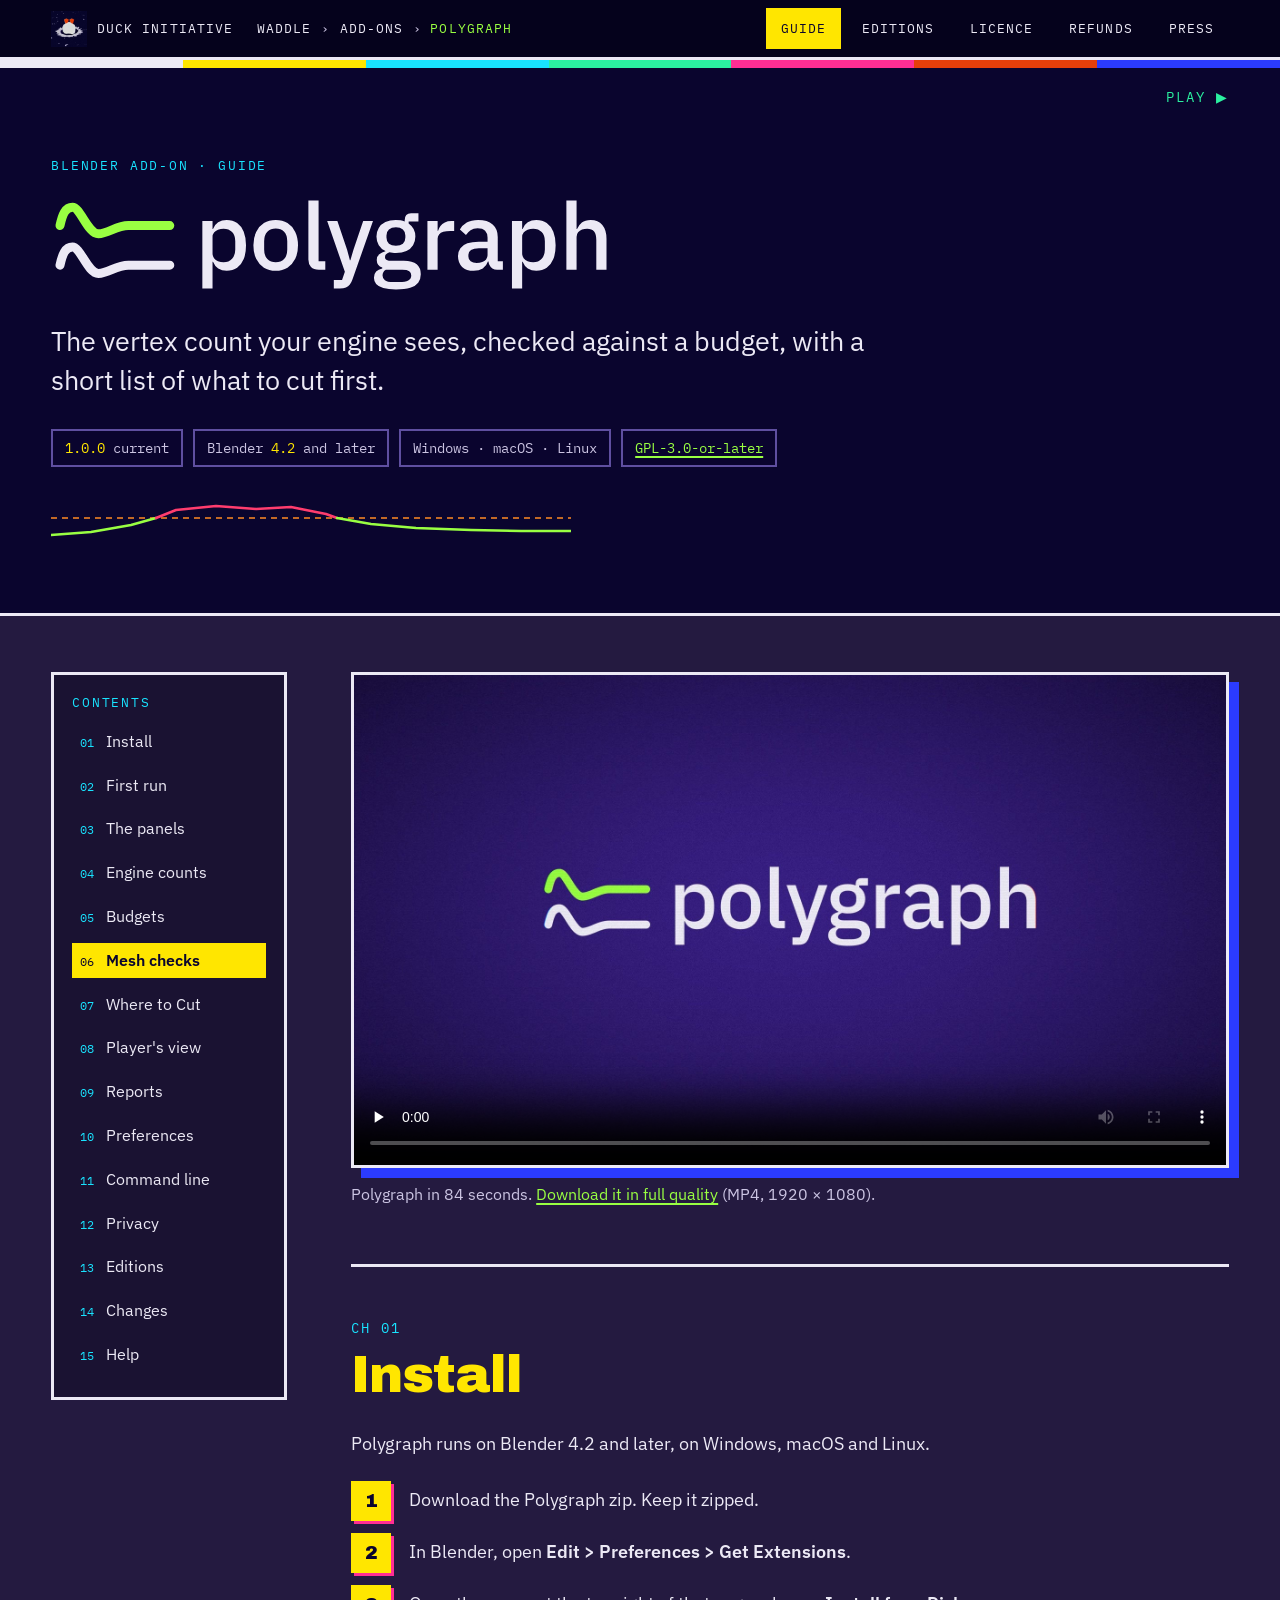
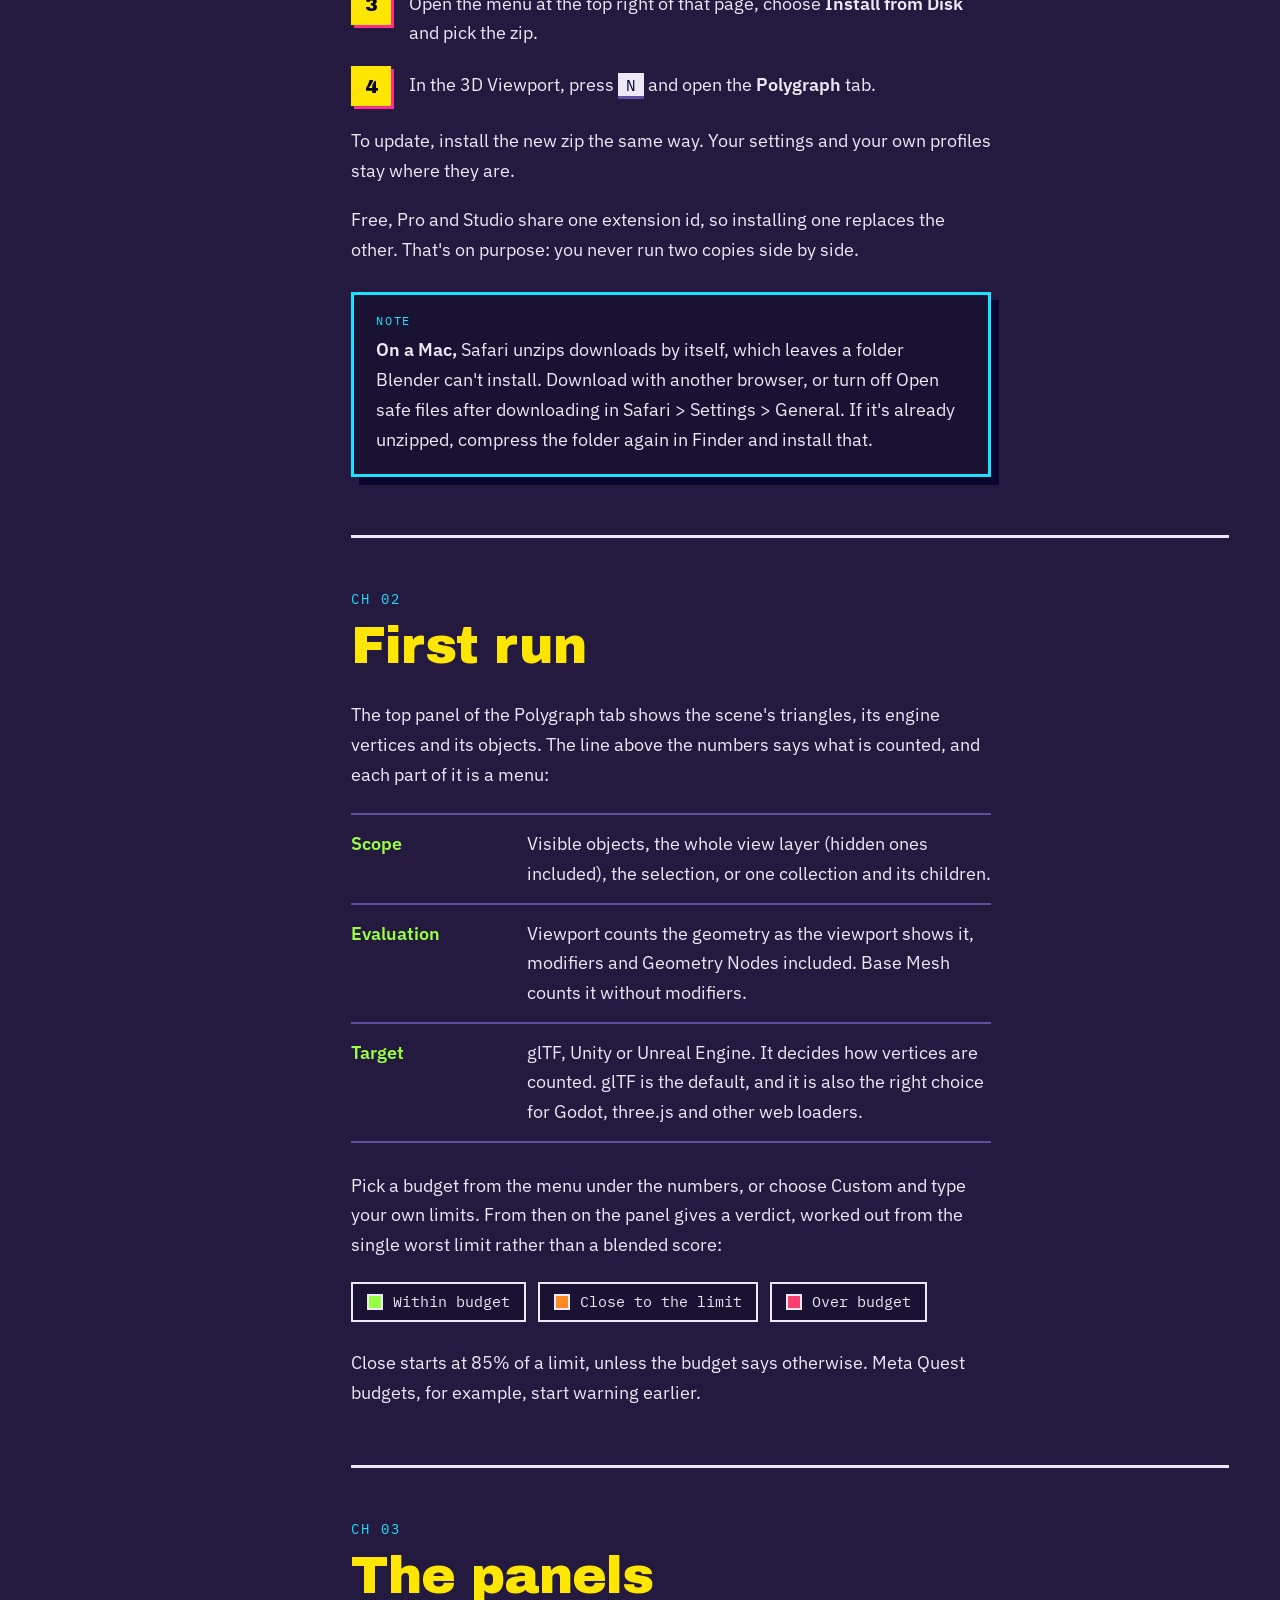
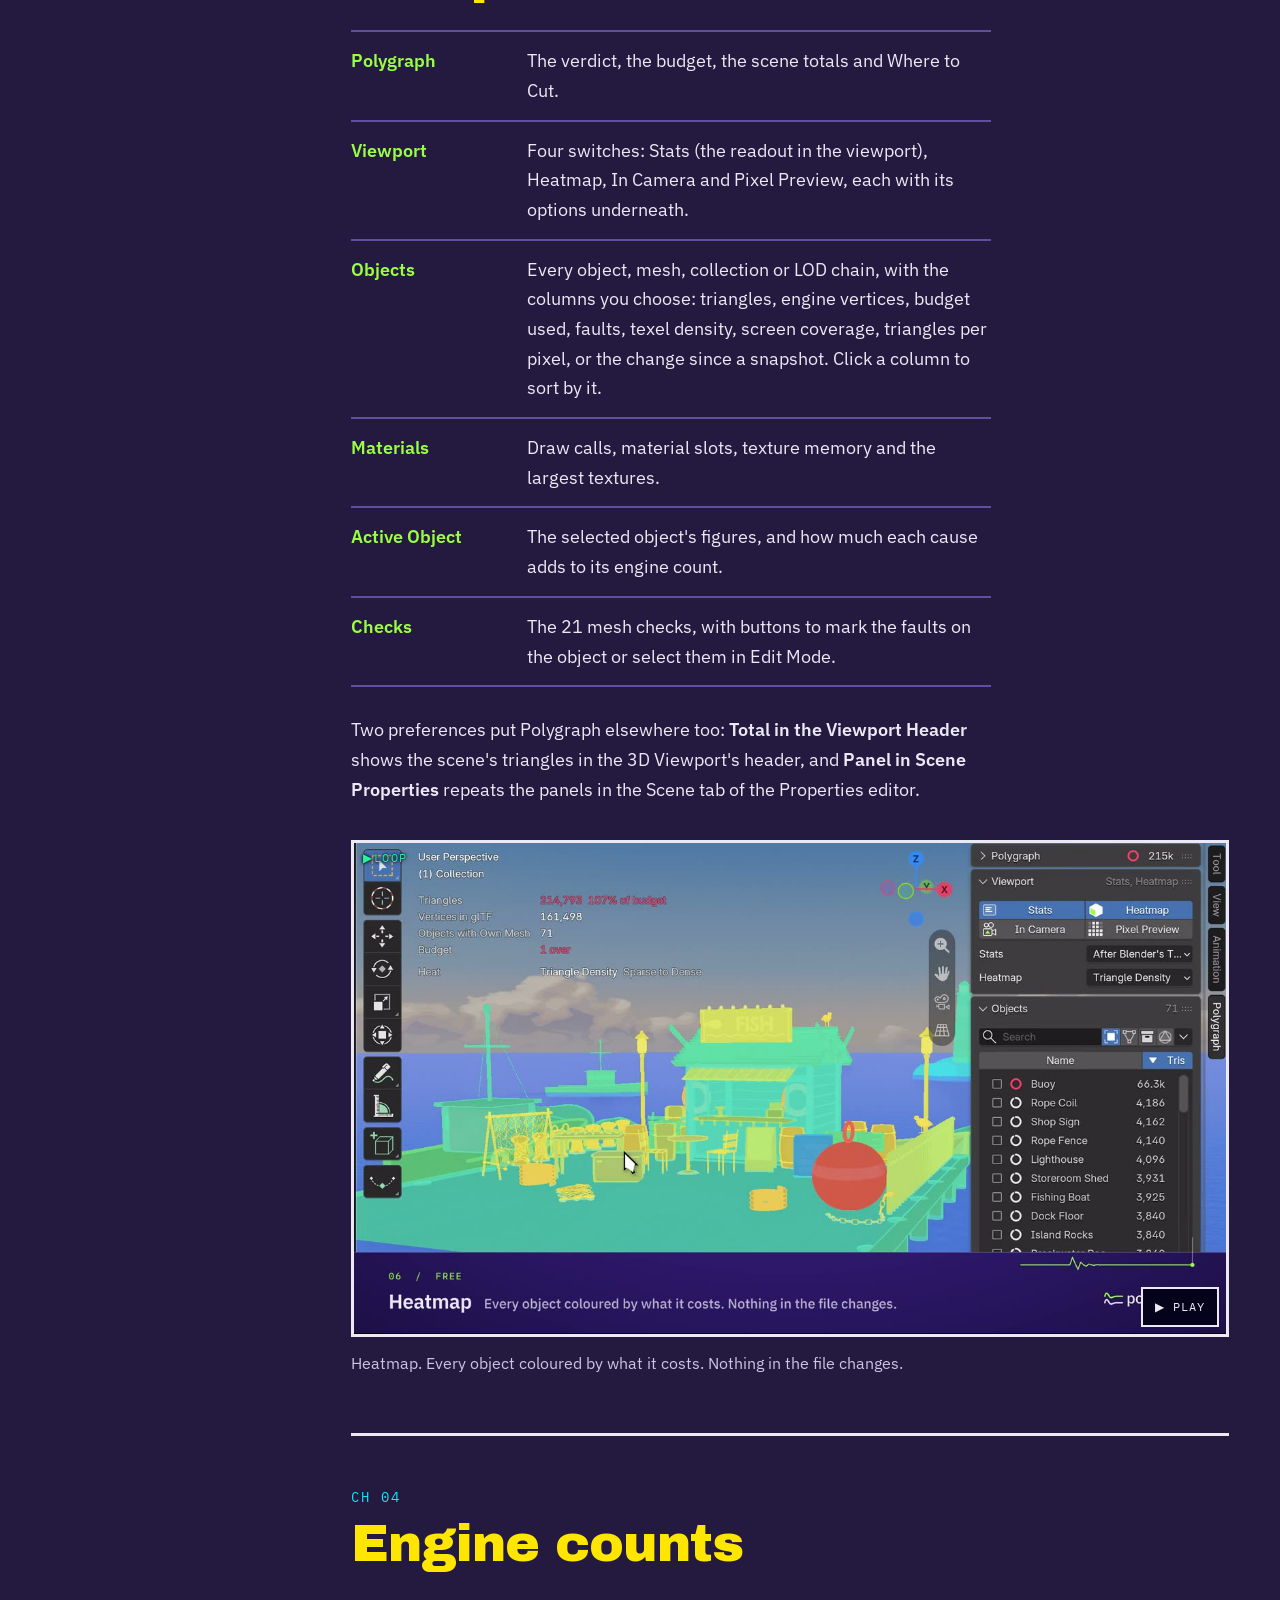
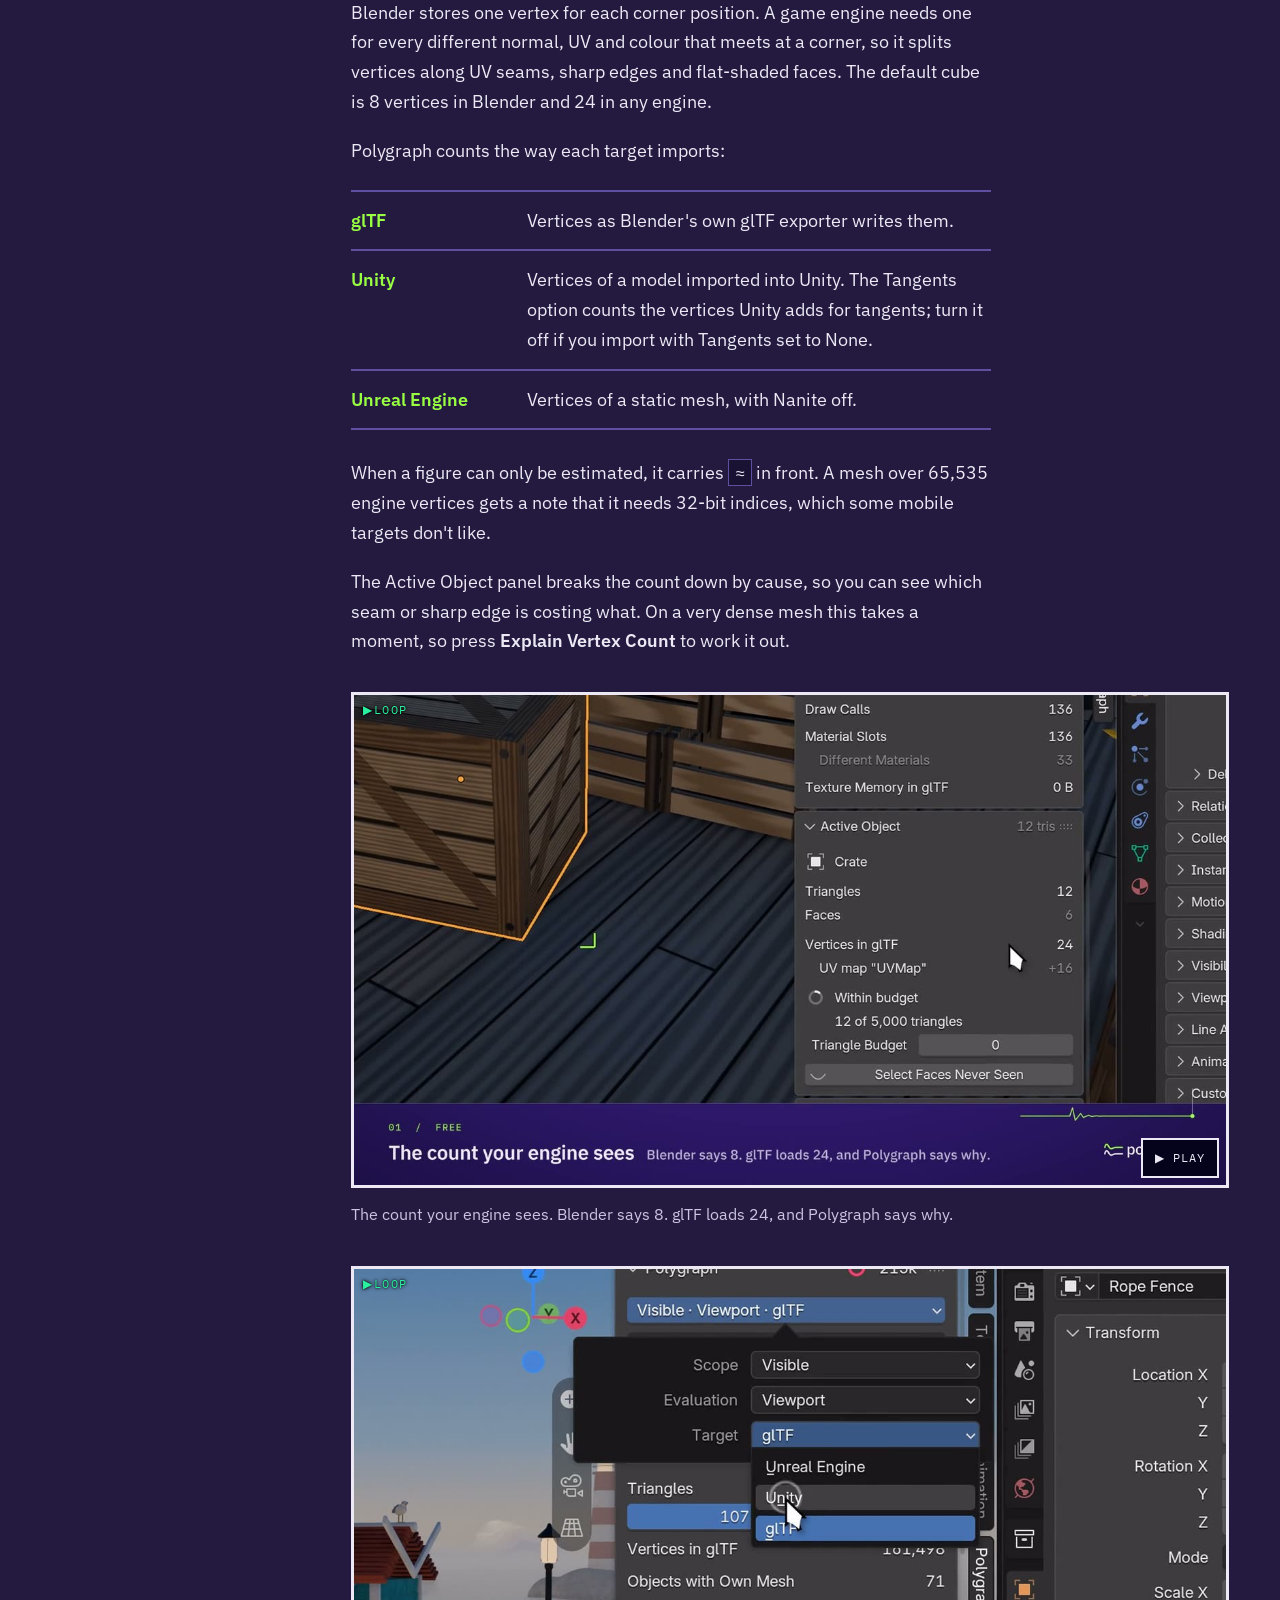
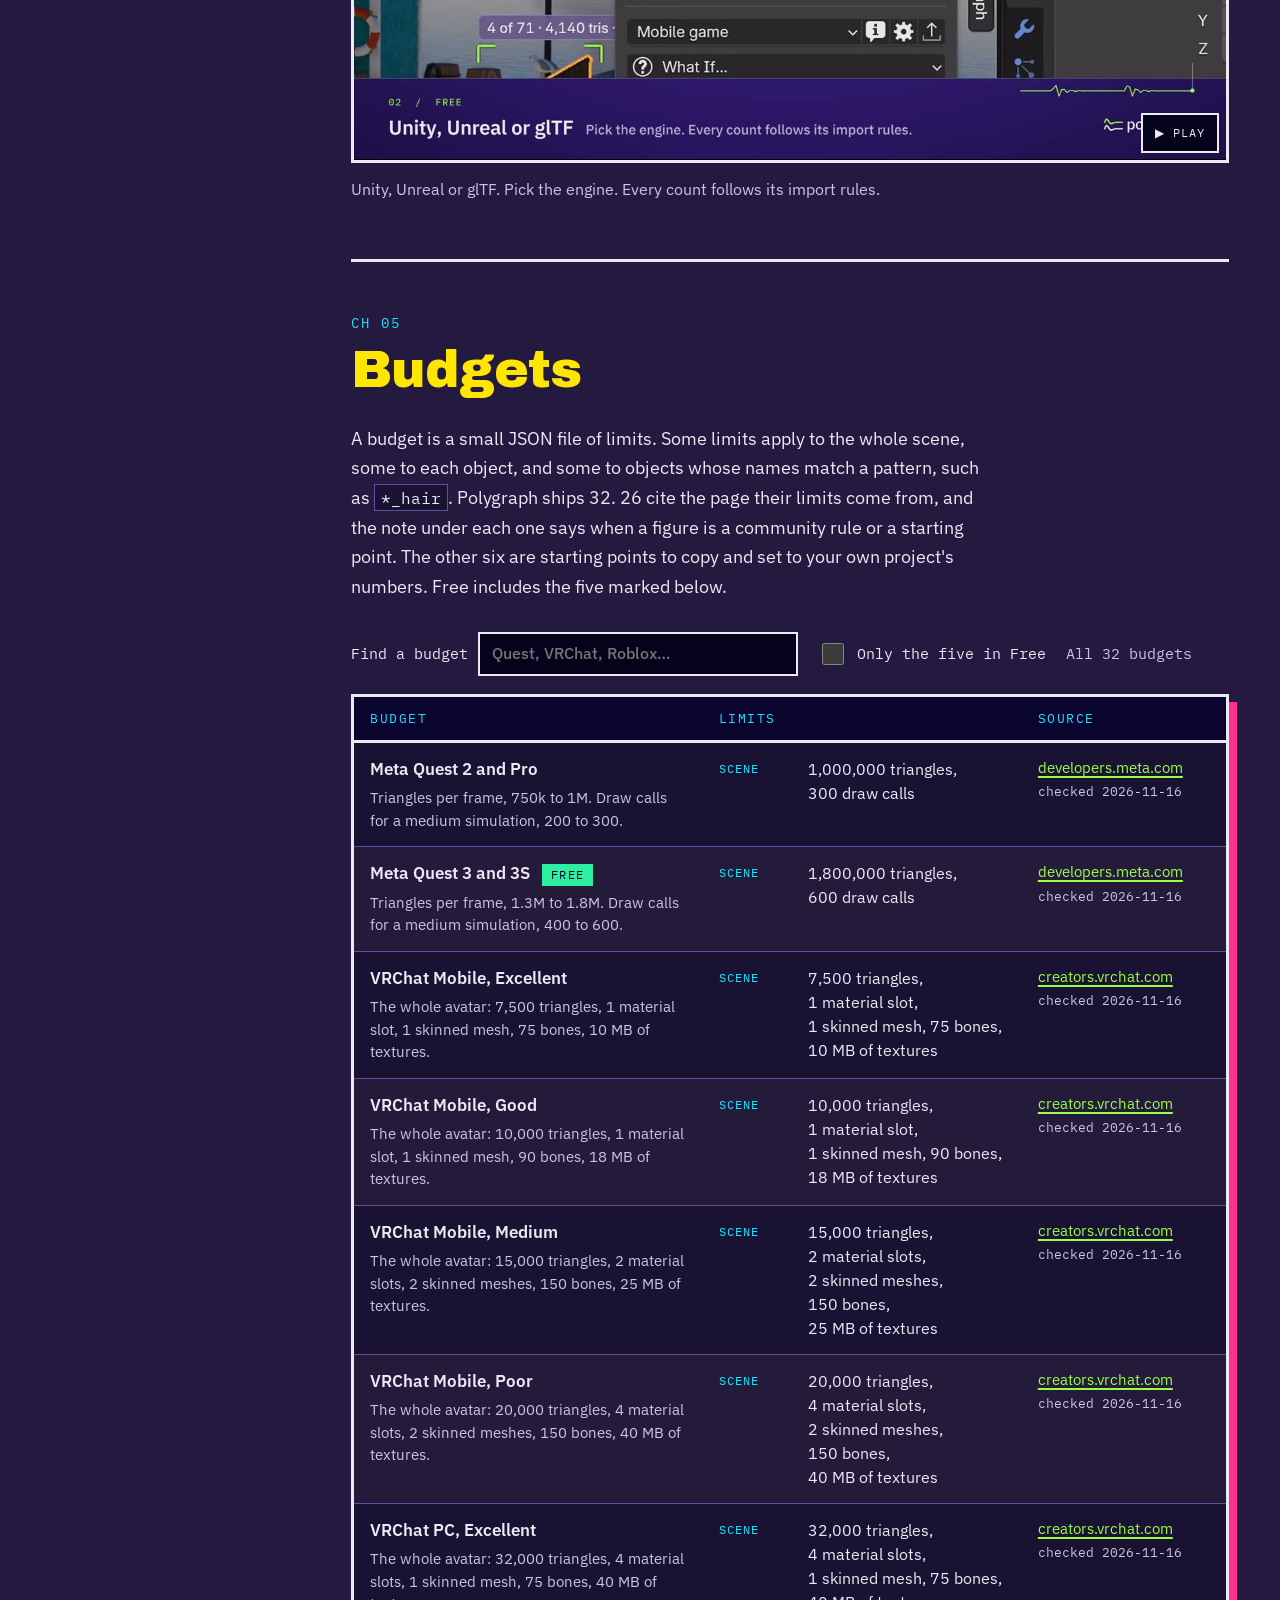
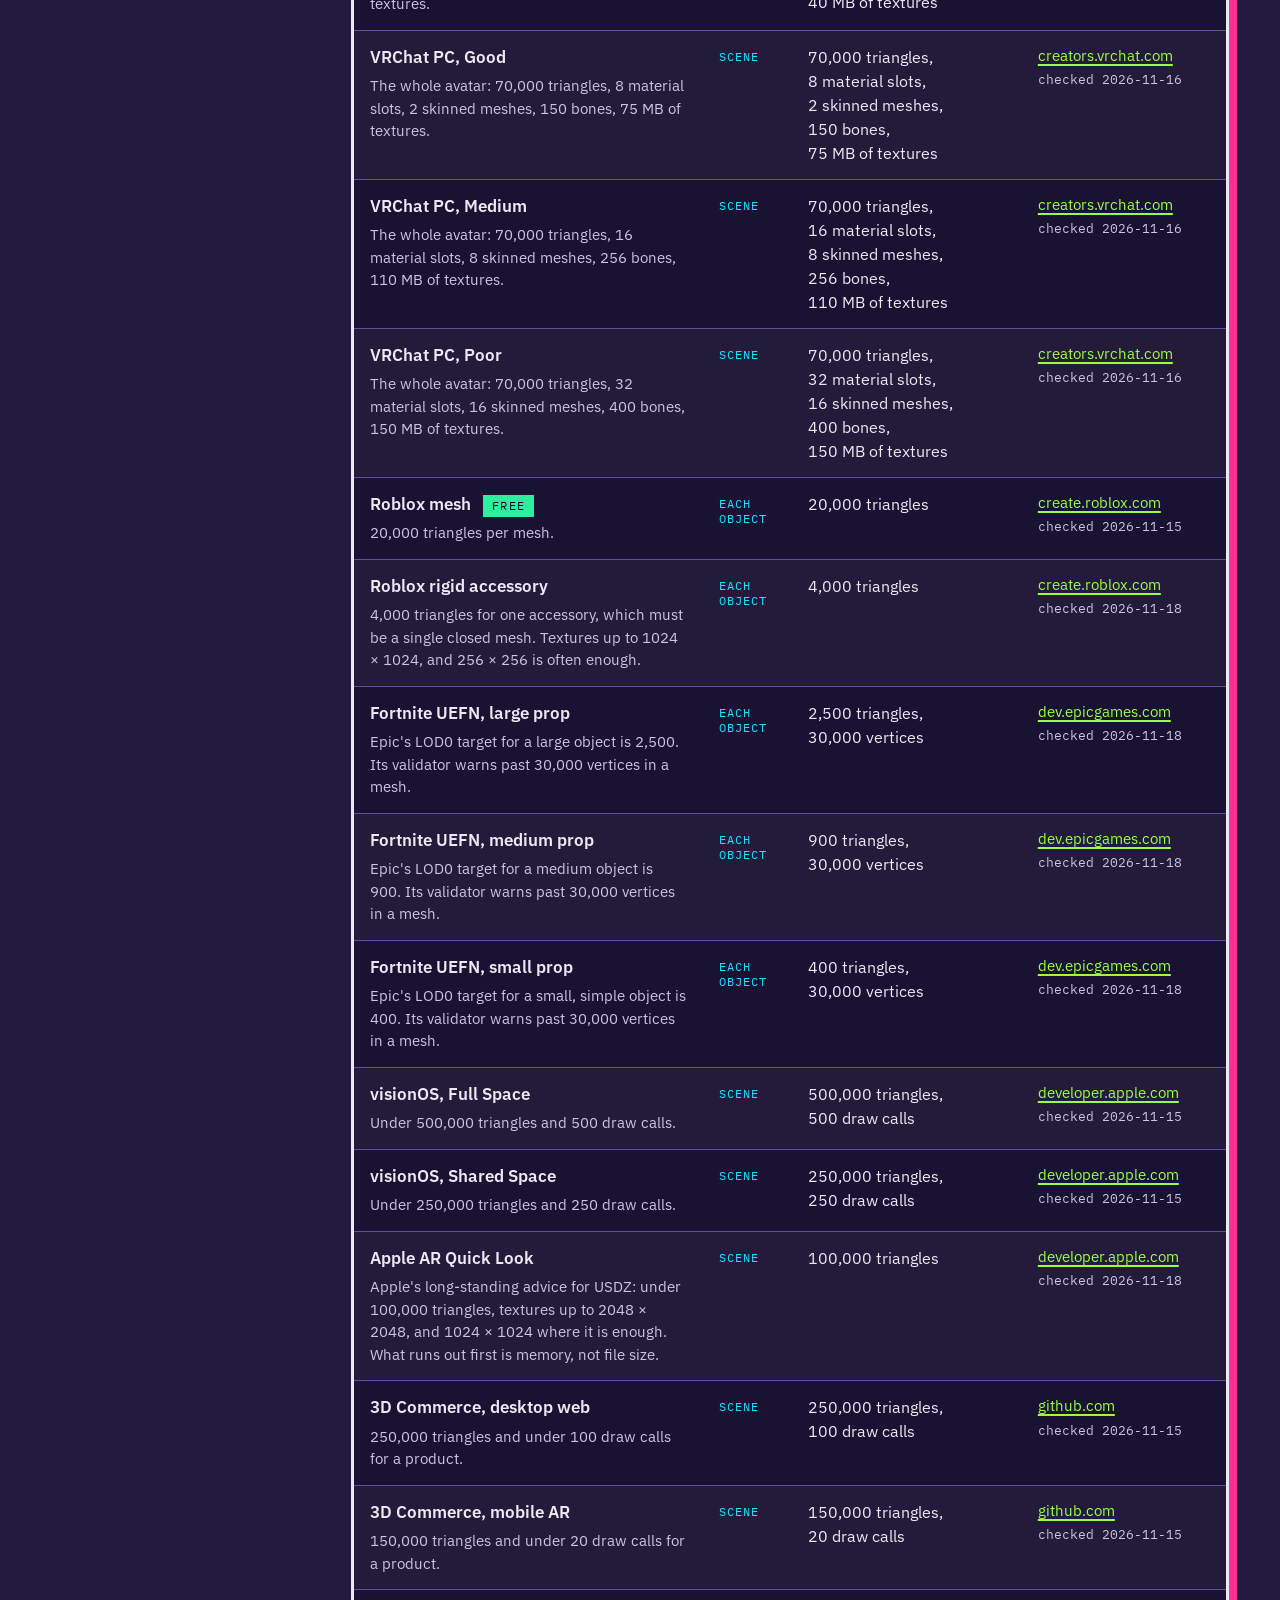
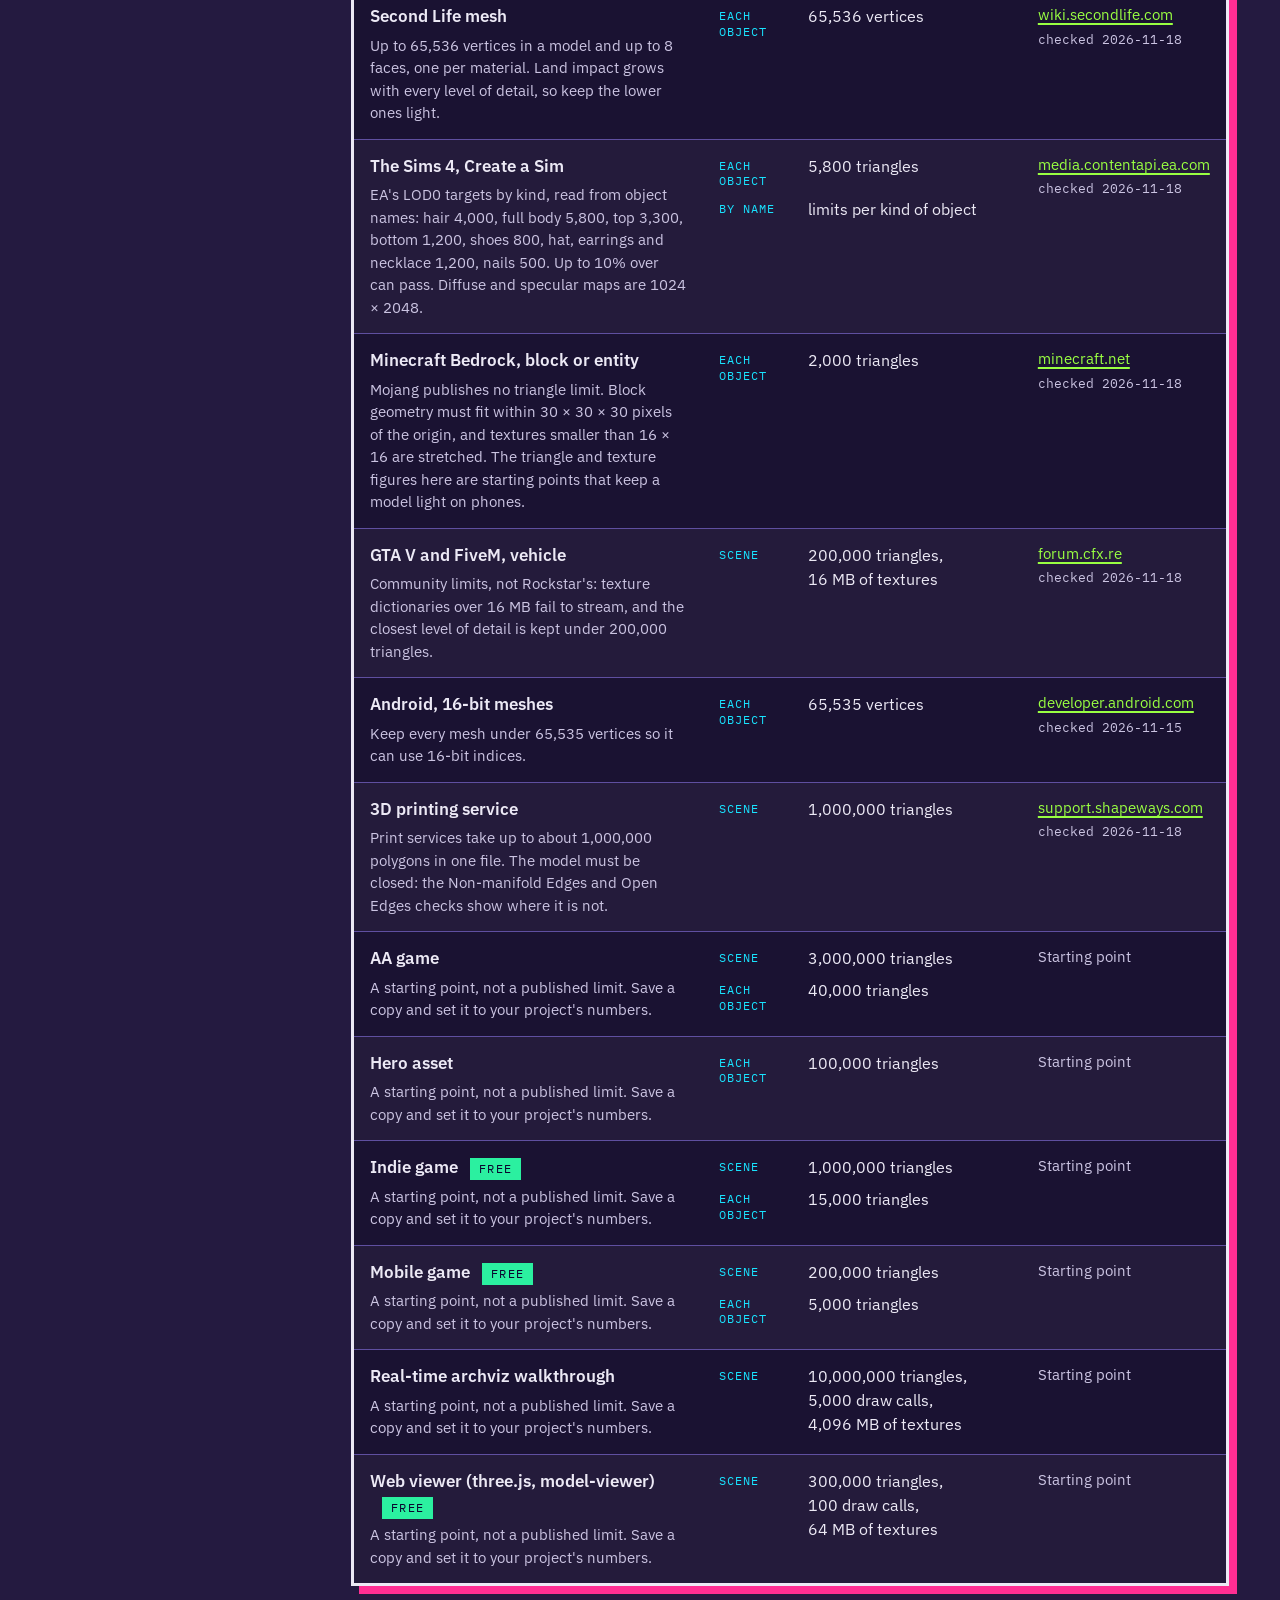
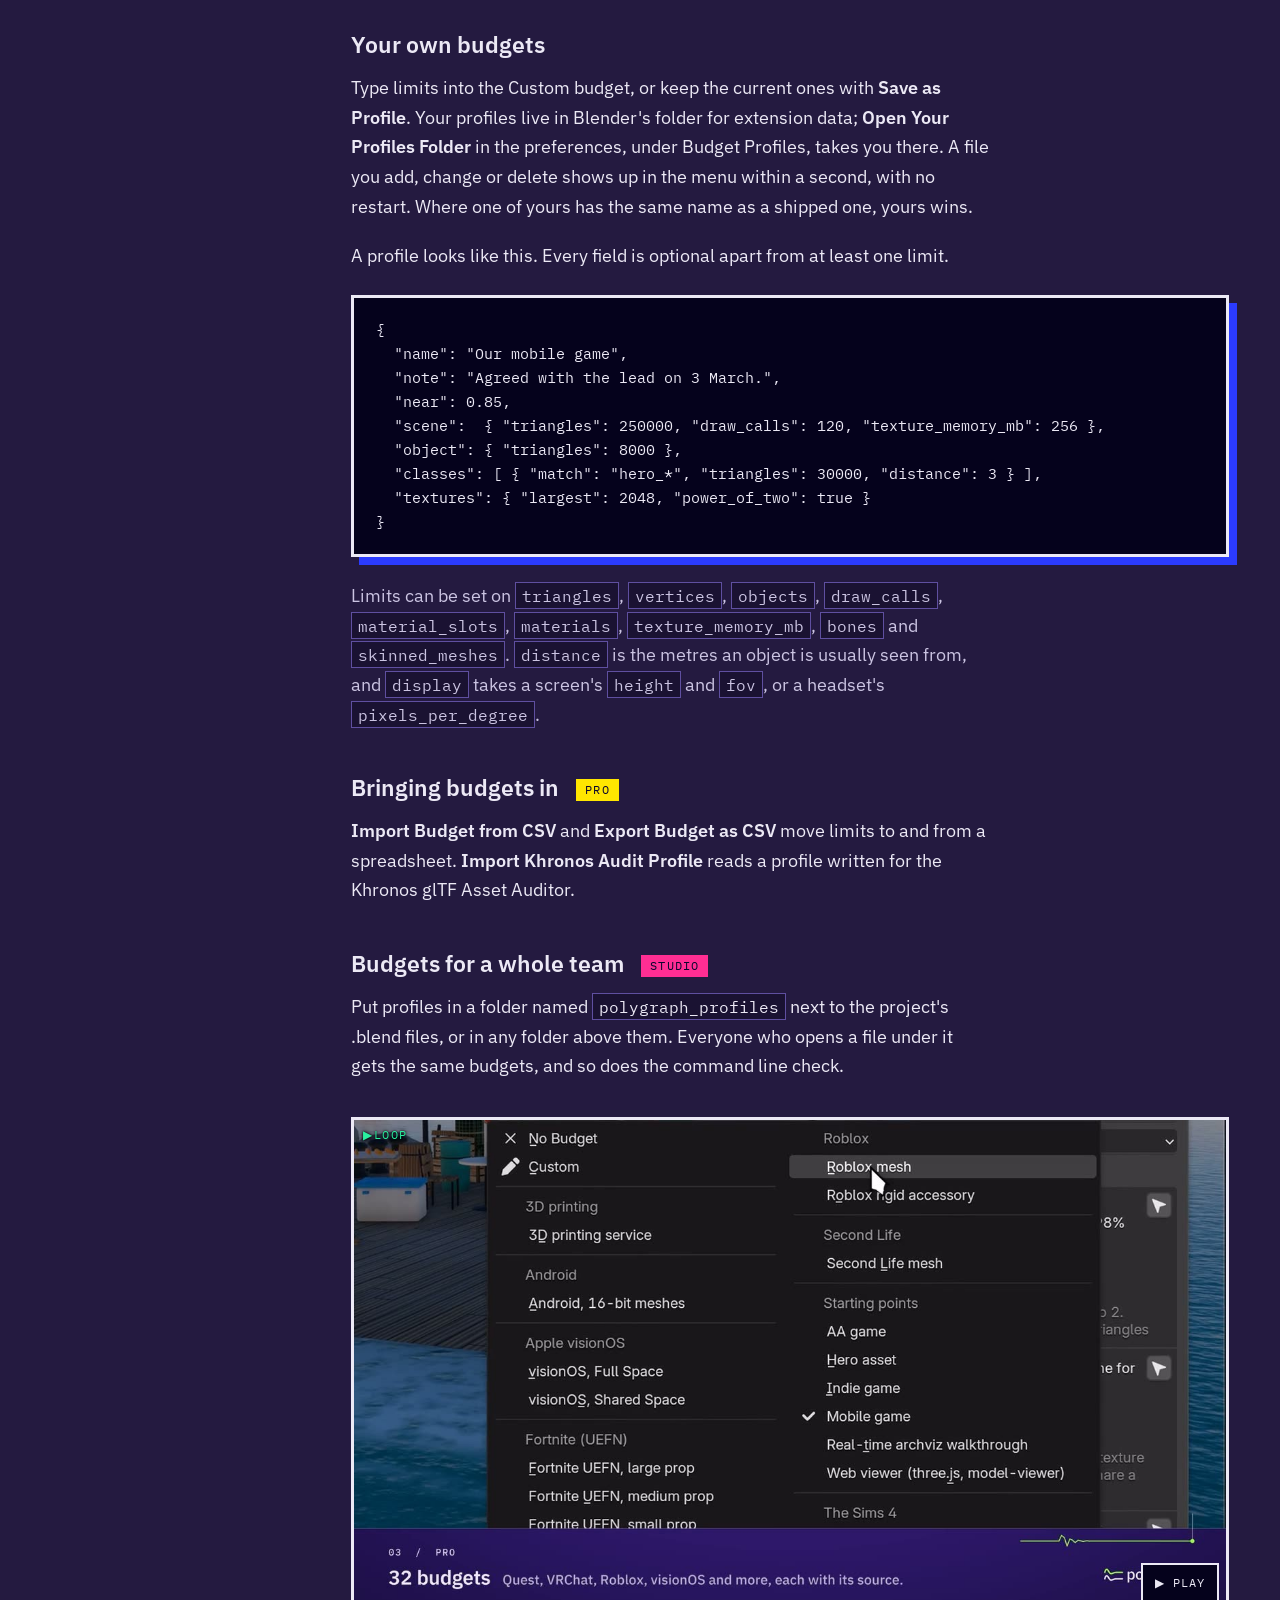
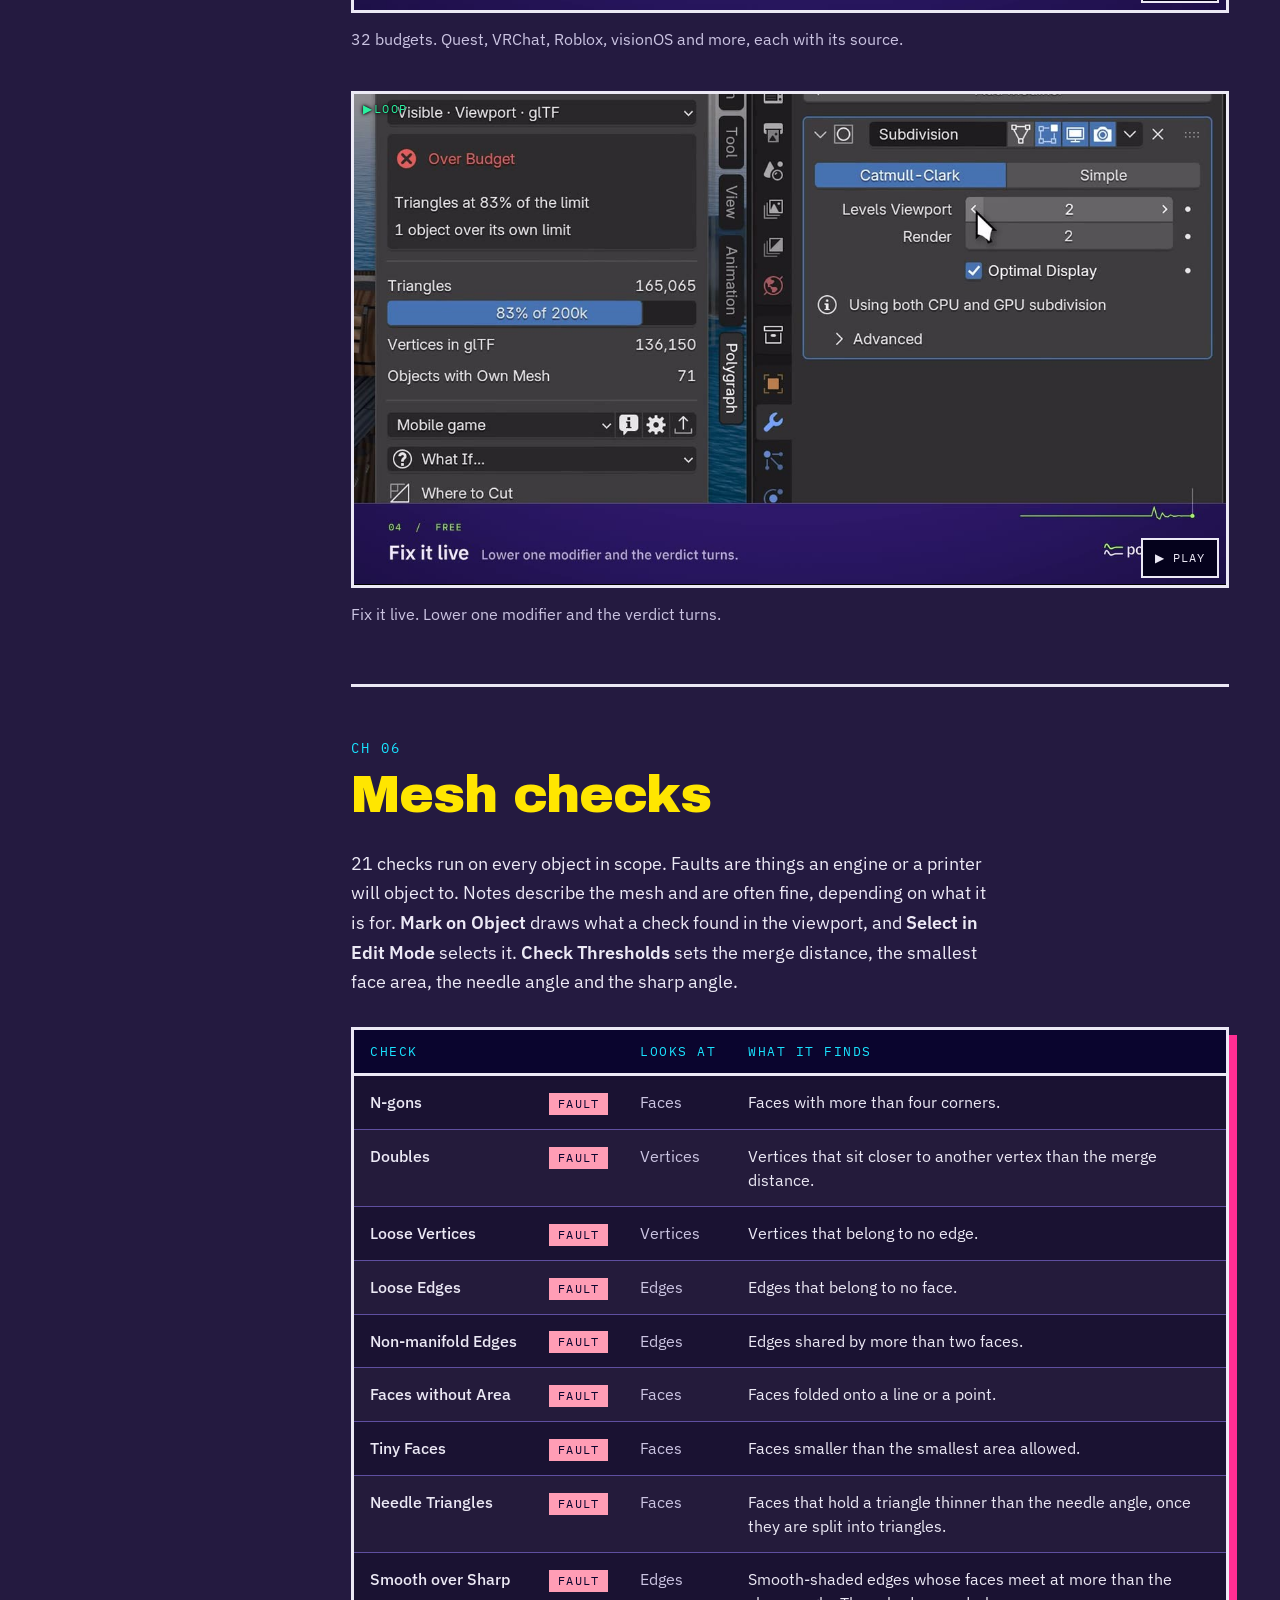
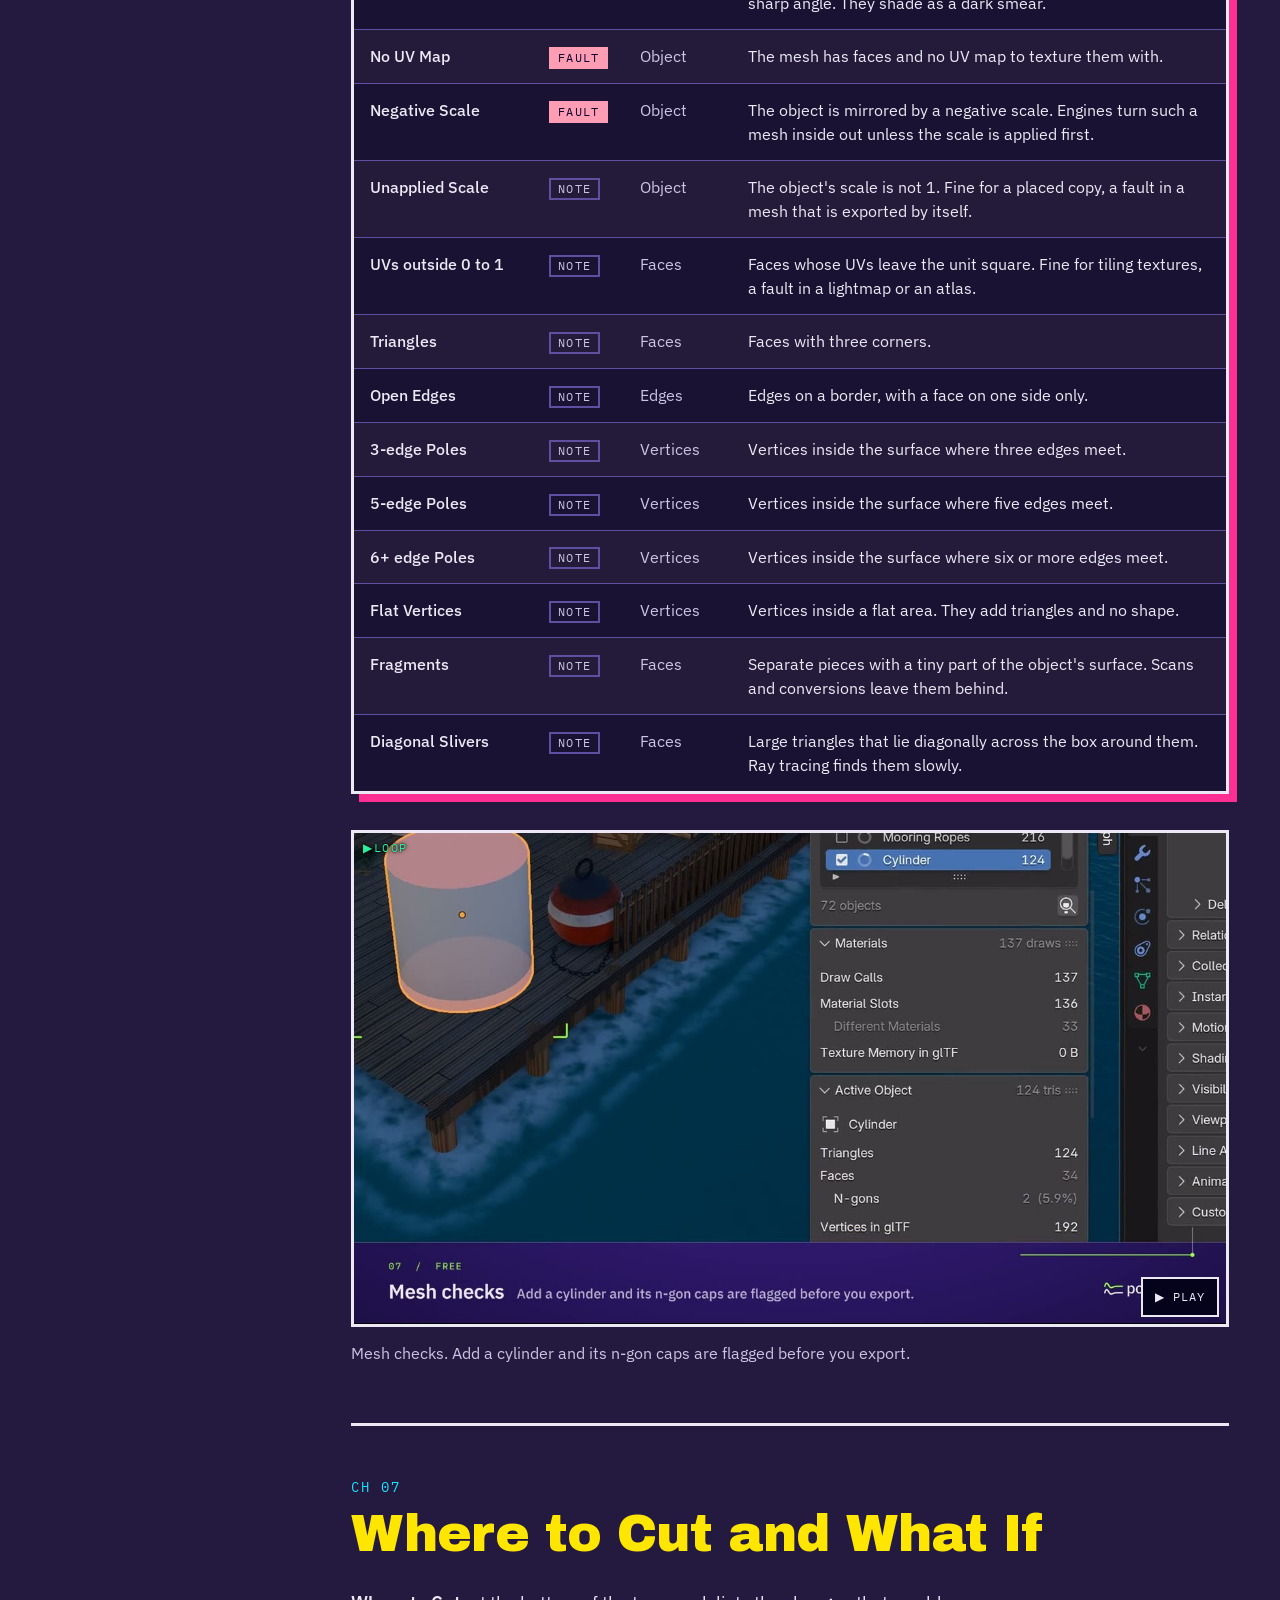
==== commit 865a520b: "Add files via upload" ====
--- a/index.html
+++ b/index.html
@@ -1,9 +1,11 @@
 <!doctype html>
 <html lang="en">
+<head>
 <meta charset="utf-8">
 <meta name="viewport" content="width=device-width, initial-scale=1, viewport-fit=cover">
 <title>Polygraph Guide</title>
 <meta name="description" content="How to install and use Polygraph, the Blender add-on that shows the vertex count your engine sees and checks it against a budget.">
+<link rel="canonical" href="https://duckinitiative.com/polygraph/">
 <link rel="icon" href="favicon.ico" sizes="32x32">
 <link rel="icon" href="favicon.svg" type="image/svg+xml">
 <link rel="apple-touch-icon" href="apple-touch-icon.png">
@@ -19,170 +21,22 @@
 <meta property="og:image:height" content="630">
 <meta property="og:image:alt" content="The Polygraph logo on purple paper: Polycount and budgets for Blender">
 <meta name="twitter:card" content="summary_large_image">
-<link rel="preconnect" href="https://fonts.googleapis.com"><link rel="preconnect" href="https://fonts.gstatic.com" crossorigin>
-<link rel="stylesheet" href="https://fonts.googleapis.com/css2?family=IBM+Plex+Mono:wght@400;500&family=IBM+Plex+Sans:ital,wght@0,400;0,500;0,600;1,400&display=swap">
-<style>
-:root {
-  --bg: #F6F4FB; --surface: #FFFFFF; --sunk: #EEEAF8; --edge: #D5CDEF; --ink: #241A40; --ink-2: #51476F;
-  --ruling: #6B57C9; --pen: #457F13; --near: #AB5C18; --over: #DB2150; --grid: rgba(107, 87, 201, 0.10);
-  --sans: "IBM Plex Sans", "Segoe UI", system-ui, sans-serif;
-  --mono: "IBM Plex Mono", ui-monospace, "Cascadia Mono", Menlo, monospace;
-}
-@media (prefers-color-scheme: dark) { :root:not([data-theme="light"]) {
-  --bg: #1C1533; --surface: #241A40; --sunk: #2B2050; --edge: #4A3B82; --ink: #ECE9F5; --ink-2: #BDB5D8;
-  --ruling: #9D8CF0; --pen: #99FF42; --near: #FF8A24; --over: #FF3D6E; --grid: rgba(157, 140, 240, 0.09); color-scheme: dark; } }
-:root[data-theme="dark"] {
-  --bg: #1C1533; --surface: #241A40; --sunk: #2B2050; --edge: #4A3B82; --ink: #ECE9F5; --ink-2: #BDB5D8;
-  --ruling: #9D8CF0; --pen: #99FF42; --near: #FF8A24; --over: #FF3D6E; --grid: rgba(157, 140, 240, 0.09); color-scheme: dark; }
-
-* { box-sizing: border-box; }
-body { margin: 0; background: var(--bg); color: var(--ink); font: 16px/1.62 var(--sans); -webkit-font-smoothing: antialiased; }
-a { color: var(--ruling); text-underline-offset: 2px; }
-a:focus-visible, button:focus-visible { outline: 2px solid var(--pen); outline-offset: 2px; border-radius: 3px; }
-code, kbd, pre { font-family: var(--mono); font-size: 0.88em; }
-code { background: var(--sunk); padding: 1px 5px; border-radius: 4px; }
-kbd { border: 1px solid var(--edge); border-bottom-width: 2px; padding: 0 5px; border-radius: 4px; background: var(--surface); }
-pre { background: var(--sunk); border: 1px solid var(--edge); border-radius: 8px; padding: 14px 16px; overflow-x: auto; line-height: 1.5; }
-pre code { background: none; padding: 0; }
-
-.masthead {
-  background-color: var(--surface);
-  background-image: linear-gradient(to right, var(--grid) 1px, transparent 1px), linear-gradient(to bottom, var(--grid) 1px, transparent 1px);
-  background-size: 24px 24px; border-bottom: 1px solid var(--edge);
-  margin-top: calc(-1 * env(safe-area-inset-top, 0px)); padding-top: env(safe-area-inset-top, 0px);
-}
-.masthead .in { max-width: 1160px; margin: 0 auto; padding-block: 44px 36px;
-  padding-left: max(16px, env(safe-area-inset-left, 0px)); padding-right: max(16px, env(safe-area-inset-right, 0px)); }
-.eyebrow { font: 500 12px/1 var(--mono); letter-spacing: 0.09em; text-transform: uppercase; color: var(--ruling); }
-h1 { font-size: clamp(36px, 6vw, 56px); line-height: 1.02; letter-spacing: -0.02em; margin: 14px 0 10px; font-weight: 600; }
-h1 .logo { display: block; height: clamp(38px, 6.4vw, 58px); width: auto; margin: 22px 0 18px; }
-.lede { font-size: 19px; color: var(--ink-2); margin: 0; max-width: 40em; text-wrap: balance; }
-.meta { margin-top: 18px; display: flex; flex-wrap: wrap; gap: 6px 18px; font: 13px/1.4 var(--mono); color: var(--ink-2); }
-.meta b { color: var(--ink); font-weight: 500; }
-.trace { display: block; margin-top: 26px; width: 100%; max-width: 520px; height: 40px; }
-
-.wrap { max-width: 1160px; margin: 0 auto; display: grid; grid-template-columns: 200px minmax(0, 1fr); gap: 56px;
-  padding-block: 36px 80px; padding-left: max(16px, env(safe-area-inset-left, 0px)); padding-right: max(16px, env(safe-area-inset-right, 0px)); }
-nav.index { position: sticky; top: calc(env(safe-area-inset-top, 0px) + 24px); align-self: start; }
-nav.index ol { list-style: none; margin: 10px 0 0; padding: 0; counter-reset: n; }
-nav.index li { counter-increment: n; }
-nav.index a { display: flex; gap: 10px; padding: 3px 0; color: var(--ink-2); text-decoration: none; font-size: 14px; }
-nav.index a::before { content: counter(n, decimal-leading-zero); font: 12px/1.9 var(--mono); color: var(--ruling); opacity: 0.7; }
-nav.index a:hover { color: var(--ink); }
-main { min-width: 0; }
-/* text keeps its 760px measure; the trailer and the clips take the whole column */
-:where(main) > :where(:not(section, .film)), :where(section) > :where(:not(.loops)) { max-width: 760px; }
-section { padding-top: 8px; margin-bottom: 52px; scroll-margin-top: 20px; }
-h2 { font-size: 28px; letter-spacing: -0.012em; line-height: 1.2; margin: 0 0 14px; font-weight: 600; text-wrap: balance;
-  display: flex; align-items: baseline; gap: 12px; flex-wrap: wrap; }
-h2 .no { font: 500 13px var(--mono); color: var(--ruling); }
-h3 { font-size: 18px; margin: 28px 0 8px; font-weight: 600; }
-p, li { max-width: 68ch; }
-.muted { color: var(--ink-2); }
-ol.steps { padding-left: 0; list-style: none; counter-reset: s; }
-ol.steps li { counter-increment: s; position: relative; padding-left: 40px; margin: 8px 0; }
-ol.steps li::before { content: counter(s); position: absolute; left: 0; top: 1px; width: 26px; height: 26px; border-radius: 50%;
-  border: 1.5px solid var(--ruling); color: var(--ruling); font: 500 13px/23px var(--mono); text-align: center; }
-.aside { border-left: 3px solid var(--near); background: var(--sunk); padding: 12px 16px; border-radius: 0 8px 8px 0; margin: 18px 0; }
-.aside p { margin: 0; }
-
-.tag { display: inline-block; font: 500 10.5px/1 var(--mono); letter-spacing: 0.06em; text-transform: uppercase; padding: 4px 6px 3px;
-  border-radius: 4px; border: 1px solid currentColor; vertical-align: 2px; margin-left: 6px; white-space: nowrap; }
-.tag.pro { color: var(--ruling); }
-.tag.studio { color: var(--pen); }
-.tag.free { color: var(--ink-2); }
-.tag.note { color: var(--ink-2); margin-left: 0; }
-.tag.fault { color: var(--over); margin-left: 0; }
-
-dl.panels { display: grid; grid-template-columns: 150px minmax(0, 1fr); gap: 10px 20px; margin: 16px 0; }
-dl.panels dt { font-weight: 600; }
-dl.panels dd { margin: 0; color: var(--ink-2); }
-
-.verdicts { display: flex; flex-wrap: wrap; gap: 10px; margin: 16px 0; }
-.verdict { display: flex; align-items: center; gap: 10px; padding: 8px 12px; border: 1px solid var(--edge); border-radius: 8px;
-  background: var(--surface); font-size: 14px; }
-.verdict i { width: 34px; height: 6px; border-radius: 3px; display: inline-block; }
-
-.tablewrap { overflow-x: auto; margin: 16px 0; border: 1px solid var(--edge); border-radius: 10px; background: var(--surface); }
-table { border-collapse: collapse; width: 100%; font-size: 14px; }
-th { text-align: left; font: 500 11px/1 var(--mono); letter-spacing: 0.08em; text-transform: uppercase; color: var(--ruling);
-  padding: 12px 14px; border-bottom: 1px solid var(--edge); white-space: nowrap; }
-td { padding: 11px 14px; border-bottom: 1px solid var(--edge); vertical-align: top; }
-tr:last-child td { border-bottom: 0; }
-td.limits { font: 13px/1.6 var(--mono); font-variant-numeric: tabular-nums; min-width: 190px; }
-.limline { display: grid; grid-template-columns: 5.6em minmax(0, 1fr); column-gap: 10px; align-items: baseline; }
-.limline + .limline { margin-top: 6px; }
-.lim { color: var(--ink-2); font: 12px/1.6 var(--sans); }
-.q { white-space: nowrap; }
-.words { font: 13px/1.6 var(--sans); color: var(--ink-2); }
-.bname { font-weight: 600; }
-.bnote { display: block; color: var(--ink-2); font-size: 13px; margin-top: 3px; max-width: 46ch; }
-td.src { font-size: 13px; white-space: nowrap; }
-.checked { display: block; font: 12px var(--mono); color: var(--ink-2); }
-.cname { font-weight: 600; white-space: nowrap; }
-table.compact td, table.compact th { padding: 9px 12px; }
-td.yes { color: var(--pen); font-family: var(--mono); }
-td.no { color: var(--ink-2); font-family: var(--mono); }
-
-.editions { display: grid; grid-template-columns: repeat(3, minmax(0, 1fr)); gap: 14px; margin: 18px 0; }
-.ed { border: 1px solid var(--edge); border-radius: 10px; padding: 18px; background: var(--surface); display: flex; flex-direction: column; gap: 8px; }
-.ed h3 { margin: 0; font-size: 20px; }
-.ed p { margin: 0; color: var(--ink-2); font-size: 14px; }
-.ed .where { margin-top: auto; padding-top: 8px; display: flex; flex-wrap: wrap; gap: 8px; }
-.btn { display: inline-block; padding: 7px 12px; border-radius: 7px; border: 1px solid var(--ruling); color: var(--ink); text-decoration: none;
-  font-size: 14px; font-weight: 500; }
-.btn:hover { background: var(--sunk); }
-
-footer { border-top: 1px solid var(--edge); }
-footer .in { max-width: 1160px; margin: 0 auto; padding-block: 24px 40px; font: 13px/1.6 var(--mono); color: var(--ink-2);
-  padding-left: max(16px, env(safe-area-inset-left, 0px)); padding-right: max(16px, env(safe-area-inset-right, 0px)); }
-
-.home { display: inline-block; margin-bottom: 18px; }
-.home .logo { display: block; height: 26px; width: auto; }
-.meta a { color: inherit; }
-ul.short { list-style: none; padding: 0; margin: 16px 0; border: 1px solid var(--edge); border-radius: 10px; background: var(--surface); max-width: 68ch; }
-ul.short li { position: relative; padding: 11px 16px 11px 42px; border-bottom: 1px solid var(--edge); max-width: none; }
-ul.short li:last-child { border-bottom: 0; }
-ul.short li::before { content: ""; position: absolute; left: 16px; top: 23px; width: 14px; height: 2.5px; border-radius: 2px; background: var(--pen); }
-ul.short.not li::before { background: var(--over); }
-footer .links { display: flex; flex-wrap: wrap; gap: 4px 18px; margin-bottom: 10px; }
-footer .links a { color: var(--ink); text-decoration: none; }
-footer .links a:hover { text-decoration: underline; }
-
-@media (max-width: 860px) {
-  .wrap { grid-template-columns: minmax(0, 1fr); gap: 8px; }
-  nav.index { position: static; }
-  nav.index ol { display: flex; flex-wrap: wrap; gap: 4px 14px; }
-  nav.index a::before { display: none; }
-  .editions { grid-template-columns: minmax(0, 1fr); }
-  dl.panels { grid-template-columns: minmax(0, 1fr); gap: 2px; }
-  dl.panels dd { margin-bottom: 10px; }
-}
-@media (max-width: 560px) {
-  table.budgets thead { display: none; }
-  table.budgets tr { display: block; padding: 14px; border-bottom: 1px solid var(--edge); }
-  table.budgets tr:last-child { border-bottom: 0; }
-  table.budgets td { display: block; padding: 0; border: 0; }
-  table.budgets td + td { margin-top: 10px; }
-  table.budgets td.limits { min-width: 0; }
-  table.budgets td.src { white-space: normal; }
-  table.budgets .bnote { max-width: none; }
-  .limline { grid-template-columns: minmax(0, 1fr); }
-}
-@media (prefers-reduced-motion: no-preference) { html { scroll-behavior: smooth; } }
-
-.film { margin: 0 0 34px; }
-.film video { display: block; width: 100%; height: auto; border-radius: 10px; border: 1px solid var(--edge); background: #120A2E; }
-.film figcaption { font: 13px/1.6 var(--mono); color: var(--ink-2); margin-top: 8px; }
-.loops { display: grid; grid-template-columns: minmax(0, 1fr); gap: 30px; margin: 26px 0 8px; }
-.loops figure { margin: 0; }
-.loops video { display: block; width: 100%; height: auto; border-radius: 10px; border: 1px solid var(--edge); background: #120A2E; cursor: zoom-in; }
-.loops video:fullscreen { border: 0; border-radius: 0; cursor: zoom-out; }
-.loops figcaption { font-size: 15px; color: var(--ink-2); margin-top: 8px; line-height: 1.45; max-width: 68ch; }
-/* on wide screens the footage runs on into the right margin, up to 200px, so the Blender panels stay readable */
-.film, .loops { margin-right: calc(-1 * clamp(0px, (100vw - 1160px) / 2 - 24px, 200px)); }
-</style>
-<header class="masthead"><div class="in">
+<meta name="color-scheme" content="dark">
+<link rel="preload" href="fonts/archivo-black.woff2" as="font" type="font/woff2" crossorigin>
+<link rel="preload" href="fonts/plex-sans.woff2" as="font" type="font/woff2" crossorigin>
+<link rel="preload" href="fonts/plex-mono.woff2" as="font" type="font/woff2" crossorigin>
+<link rel="stylesheet" href="pg.css">
+<script type="application/ld+json">{"@context":"https://schema.org","@graph":[{"@id":"https://duckinitiative.com/polygraph/#page","url":"https://duckinitiative.com/polygraph/","name":"Polygraph Guide","description":"How to install and use Polygraph, the Blender add-on that shows the vertex count your engine sees and checks it against a budget.","isPartOf":{"@id":"https://duckinitiative.com/#site"},"publisher":{"@id":"https://duckinitiative.com/#org"},"about":{"@id":"https://duckinitiative.com/polygraph/#software"},"inLanguage":"en","@type":"TechArticle","headline":"Polygraph Guide","author":{"@id":"https://duckinitiative.com/#org"},"image":"https://duckinitiative.com/polygraph/og.png","datePublished":"2026-12-08","dateModified":"2026-11-22","articleSection":["Install","First run","The panels","Engine counts","Budgets","Mesh checks","Where to Cut","Player's view","Reports","Preferences","Command line","Privacy","Editions","Changes","Help"],"mainEntity":{"@id":"https://duckinitiative.com/polygraph/#software"}},{"@type":"SoftwareApplication","@id":"https://duckinitiative.com/polygraph/#software","name":"Polygraph","description":"Polygraph is a Blender add-on that shows the vertex count your game engine will really get, checks it against a real platform budget, and tells you what to cut first.","url":"https://duckinitiative.com/polygraph/","image":"https://duckinitiative.com/polygraph/og.png","applicationCategory":"DesignApplication","applicationSubCategory":"Blender add-on","operatingSystem":"Windows, macOS, Linux","softwareRequirements":"Blender 4.2 or later","softwareVersion":"1.0.0","datePublished":"2026-12-08","license":"https://www.gnu.org/licenses/gpl-3.0.html","softwareHelp":{"@type":"CreativeWork","url":"https://duckinitiative.com/polygraph/"},"releaseNotes":"https://duckinitiative.com/polygraph/#changes","author":{"@id":"https://duckinitiative.com/#org"},"publisher":{"@id":"https://duckinitiative.com/#org"},"brand":{"@id":"https://duckinitiative.com/#waddle"},"featureList":["Engine vertex counts for glTF, Unity and Unreal Engine","A verdict against 32 platform budgets, or limits you type in","21 mesh checks","Where to Cut: the changes that would save the most","What If, edit receipts and snapshots (Pro)","In Camera and Pixel Preview (Pro)","HTML, JSON, CSV and Markdown reports","Command line check with JUnit results and a Python API (Studio)"],"offers":[{"@type":"Offer","name":"Polygraph Free","price":"0","priceCurrency":"USD","url":"https://waddlebyduck.gumroad.com/l/polygraph-free","availabilityStarts":"2026-12-08","seller":{"@id":"https://duckinitiative.com/#org"}},{"@type":"Offer","name":"Polygraph Pro","price":"19","priceCurrency":"USD","url":"https://waddlebyduck.gumroad.com/l/polygraph","availabilityStarts":"2026-12-08","seller":{"@id":"https://duckinitiative.com/#org"},"description":"For one person. $25 from January 12, 2027.","priceValidUntil":"2027-01-11"},{"@type":"Offer","name":"Polygraph Studio","price":"249","priceCurrency":"USD","url":"https://waddlebyduck.gumroad.com/l/polygraph","availabilityStarts":"2026-12-08","seller":{"@id":"https://duckinitiative.com/#org"},"description":"For a team of five. $329 from January 12, 2027.","priceValidUntil":"2027-01-11"}]},{"@type":"Organization","@id":"https://duckinitiative.com/#org","name":"Duck Initiative","url":"https://duckinitiative.com/","logo":{"@type":"ImageObject","url":"https://duckinitiative.com/img/duck-512.png","width":512,"height":512},"description":"A small studio making add-ons for Blender. Its add-ons are sold under the label Waddle by Duck Initiative.","email":"hello@duckinitiative.com","brand":{"@type":"Brand","@id":"https://duckinitiative.com/#waddle","name":"Waddle by Duck Initiative","url":"https://duckinitiative.com/waddle.html"},"contactPoint":[{"@type":"ContactPoint","contactType":"customer support","email":"support@duckinitiative.com","availableLanguage":"en"},{"@type":"ContactPoint","contactType":"press","email":"hello@duckinitiative.com","availableLanguage":"en"}],"sameAs":["https://waddlebyduck.gumroad.com/"]},{"@type":"BreadcrumbList","itemListElement":[{"@type":"ListItem","position":1,"name":"Duck Initiative","item":"https://duckinitiative.com/"},{"@type":"ListItem","position":2,"name":"Waddle","item":"https://duckinitiative.com/waddle.html"},{"@type":"ListItem","position":3,"name":"Blender add-ons","item":"https://duckinitiative.com/addons.html"},{"@type":"ListItem","position":4,"name":"Polygraph","item":"https://duckinitiative.com/polygraph/"}]}]}</script>
+</head>
+<body>
+<a class="skip" href="#main">Skip to the content</a>
+<header class="vbar">
+<a class="vbar-home" href="../index.html"><img src="press/thumbs/duck-initiative-logo.jpg" alt="" width="36" height="36" decoding="async"><span>Duck Initiative</span></a>
+<nav class="vbar-crumb" aria-label="Where this page sits"><a href="../waddle.html">Waddle</a><span aria-hidden="true">›</span><a href="../addons.html">Add-ons</a><span aria-hidden="true">›</span><b>Polygraph</b></nav>
+<nav class="vbar-tabs" aria-label="Polygraph pages"><a href="./" aria-current="page">Guide</a><a href="./#editions">Editions</a><a href="license/">Licence</a><a href="refunds/">Refunds</a><a href="press/">Press</a></nav>
+</header>
+<div class="vbars" aria-hidden="true"><i style="background:#ECEBF5"></i><i style="background:#FFE600"></i><i style="background:#19E3FF"></i><i style="background:#2BF0A0"></i><i style="background:#FF2E93"></i><i style="background:#E63F0A"></i><i style="background:#2B3BFF"></i></div>
+<div class="masthead"><div class="in">
 <div class="eyebrow">Blender add-on · Guide</div>
 <h1><svg class="logo" role="img" aria-label="Polygraph" xmlns="http://www.w3.org/2000/svg" viewBox="-4.81 -78.8 598.825 104.8"><title>Polygraph</title><path style="fill: var(--pen)" d="M0.114 -48.241Q2.495 -58.955 5.405 -63.843Q10.004 -71.569 18.172 -71.569Q23.047 -71.569 27.697 -65.984Q29.854 -63.393 34.025 -56.694Q42.43 -43.194 45.895 -43.194Q49.82 -43.194 58.134 -46.828Q69.969 -52 77.858 -52H122.215Q124.204 -52 125.609 -50.594Q127.015 -49.188 127.015 -47.2Q127.015 -45.212 125.609 -43.806Q124.204 -42.4 122.215 -42.4H77.858Q71.975 -42.4 61.978 -38.031Q51.826 -33.594 45.895 -33.594Q39.649 -33.594 33.787 -40.266Q30.896 -43.555 25.875 -51.62Q19.432 -61.969 18.172 -61.969Q15.461 -61.969 13.654 -58.933Q11.532 -55.368 9.486 -46.159Q9.054 -44.218 7.377 -43.15Q5.7 -42.083 3.759 -42.514Q1.818 -42.946 0.75 -44.623Q-0.317 -46.3 0.114 -48.241Z"/><path style="fill: var(--ink)" d="M0.114 -5.841Q2.495 -16.555 5.405 -21.443Q10.004 -29.169 18.172 -29.169Q23.047 -29.169 27.697 -23.584Q29.854 -20.993 34.025 -14.294Q42.43 -0.794 45.895 -0.794Q49.82 -0.794 58.134 -4.428Q69.969 -9.6 77.858 -9.6H122.215Q124.204 -9.6 125.609 -8.194Q127.015 -6.788 127.015 -4.8Q127.015 -2.812 125.609 -1.406Q124.204 0 122.215 0H77.858Q71.975 0 61.978 4.369Q51.826 8.806 45.895 8.806Q39.649 8.806 33.787 2.134Q30.896 -1.156 25.875 -9.22Q19.432 -19.569 18.172 -19.569Q15.461 -19.569 13.654 -16.533Q11.532 -12.968 9.486 -3.759Q9.054 -1.818 7.377 -0.75Q5.7 0.317 3.759 -0.114Q1.818 -0.546 0.75 -2.223Q-0.317 -3.9 0.114 -5.841Z"/><path style="fill: var(--ink)" d="M157.02 20V-52H167.92V-43.4H168.42Q170.02 -48.1 173.92 -50.65Q177.82 -53.2 183.02 -53.2Q189.62 -53.2 194.22 -49.95Q198.82 -46.7 201.27 -40.65Q203.72 -34.6 203.72 -26Q203.72 -17.5 201.27 -11.4Q198.82 -5.3 194.22 -2.05Q189.62 1.2 183.02 1.2Q177.82 1.2 174.02 -1.4Q170.22 -4 168.42 -8.6H167.92V20ZM179.72 -8Q185.42 -8 188.82 -11.75Q192.22 -15.5 192.22 -21.5V-30.5Q192.22 -36.5 188.82 -40.2Q185.42 -43.9 179.72 -43.9Q176.42 -43.9 173.77 -42.8Q171.12 -41.7 169.52 -39.7Q167.92 -37.7 167.92 -35V-17.4Q167.92 -14.4 169.52 -12.35Q171.12 -10.3 173.77 -9.15Q176.42 -8 179.72 -8Z M235.52 1.2Q228.22 1.2 222.87 -2.15Q217.52 -5.5 214.57 -11.6Q211.62 -17.7 211.62 -26Q211.62 -34.3 214.57 -40.4Q217.52 -46.5 222.87 -49.85Q228.22 -53.2 235.52 -53.2Q242.72 -53.2 248.07 -49.85Q253.42 -46.5 256.37 -40.4Q259.32 -34.3 259.32 -26Q259.32 -17.7 256.37 -11.6Q253.42 -5.5 248.07 -2.15Q242.72 1.2 235.52 1.2ZM235.52 -7.9Q241.12 -7.9 244.47 -11.35Q247.82 -14.8 247.82 -21.6V-30.4Q247.82 -37.2 244.47 -40.65Q241.12 -44.1 235.52 -44.1Q230.02 -44.1 226.57 -40.65Q223.12 -37.2 223.12 -30.4V-21.6Q223.12 -14.8 226.57 -11.35Q230.02 -7.9 235.52 -7.9Z M288.52 0H281.62Q276.02 0 273.22 -2.95Q270.42 -5.9 270.42 -10.9V-74H281.32V-8.9H288.52Z M318.62 -21.4 329.02 -52H339.52L317.62 10.3Q316.42 13.8 314.77 15.95Q313.12 18.1 310.57 19.05Q308.02 20 303.92 20H297.62V11.1H306.42L309.42 2.3L290.52 -52H301.42L311.82 -21.4L314.82 -10.1H315.32Z M390.62 4.9Q390.62 10.3 387.87 13.95Q385.12 17.6 379.32 19.4Q373.52 21.2 364.12 21.2Q355.72 21.2 350.47 19.7Q345.22 18.2 342.87 15.4Q340.52 12.6 340.52 8.7Q340.52 4.4 342.87 1.95Q345.22 -0.5 349.42 -1.3V-2.4Q346.52 -3.3 345.02 -5.4Q343.52 -7.5 343.52 -10.4Q343.52 -14.4 346.27 -16.55Q349.02 -18.7 352.82 -19.6V-20Q348.12 -22.2 345.67 -26.2Q343.22 -30.2 343.22 -35.4Q343.22 -40.7 345.67 -44.7Q348.12 -48.7 352.77 -50.95Q357.42 -53.2 363.92 -53.2Q366.62 -53.2 368.97 -52.8Q371.32 -52.4 373.42 -51.6V-53Q373.42 -56.5 375.12 -58.4Q376.82 -60.3 380.22 -60.3H388.12V-51.6H377.62V-49.5Q381.12 -47.1 382.97 -43.5Q384.82 -39.9 384.82 -35.4Q384.82 -30.2 382.37 -26.2Q379.92 -22.2 375.27 -20Q370.62 -17.8 364.02 -17.8Q362.12 -17.8 360.37 -18Q358.62 -18.2 357.22 -18.6Q355.32 -17.9 353.82 -16.65Q352.32 -15.4 352.32 -13.4Q352.32 -11.3 354.17 -10.4Q356.02 -9.5 359.52 -9.5H372.32Q381.92 -9.5 386.27 -5.7Q390.62 -1.9 390.62 4.9ZM380.42 6.1Q380.42 3.3 378.27 1.75Q376.12 0.2 370.82 0.2H353.22Q351.42 1.2 350.57 2.75Q349.72 4.3 349.72 6.2Q349.72 9.3 352.22 11.3Q354.72 13.3 360.82 13.3H367.62Q374.02 13.3 377.22 11.5Q380.42 9.7 380.42 6.1ZM364.02 -25.6Q368.82 -25.6 371.47 -27.8Q374.12 -30 374.12 -34.4V-36.5Q374.12 -40.9 371.47 -43.1Q368.82 -45.3 364.02 -45.3Q359.22 -45.3 356.57 -43.1Q353.92 -40.9 353.92 -36.5V-34.4Q353.92 -30 356.57 -27.8Q359.22 -25.6 364.02 -25.6Z M408.62 0H397.72V-52H408.62V-41.7H409.12Q409.92 -44.3 411.67 -46.65Q413.42 -49 416.32 -50.5Q419.22 -52 423.42 -52H426.32V-41.5H422.02Q417.72 -41.5 414.72 -40.5Q411.72 -39.5 410.17 -37.7Q408.62 -35.9 408.62 -33.2Z M478.42 0H472.32Q469.32 0 467.17 -1.35Q465.02 -2.7 463.92 -5.2Q463.22 -6.8 463.02 -8.7H462.42Q460.92 -3.9 456.92 -1.35Q452.92 1.2 447.22 1.2Q439.22 1.2 434.82 -3Q430.42 -7.2 430.42 -14.3Q430.42 -19.5 432.97 -22.95Q435.52 -26.4 440.42 -28.15Q445.32 -29.9 452.62 -29.9H462.02V-34.3Q462.02 -39 459.42 -41.65Q456.82 -44.3 451.32 -44.3Q446.82 -44.3 443.87 -42.25Q440.92 -40.2 438.92 -37.2L432.42 -43.1Q435.02 -47.5 439.77 -50.35Q444.52 -53.2 452.02 -53.2Q462.02 -53.2 467.47 -48.45Q472.92 -43.7 472.92 -35V-8.9H478.42ZM462.02 -22.9H452.82Q447.12 -22.9 444.32 -21.1Q441.52 -19.3 441.52 -15.9V-14.1Q441.52 -10.7 443.92 -8.9Q446.32 -7.1 450.32 -7.1Q453.72 -7.1 456.32 -8.1Q458.92 -9.1 460.47 -11Q462.02 -12.9 462.02 -15.4Z M488.12 20V-52H499.02V-43.4H499.52Q501.12 -48.1 505.02 -50.65Q508.92 -53.2 514.12 -53.2Q520.72 -53.2 525.32 -49.95Q529.92 -46.7 532.37 -40.65Q534.82 -34.6 534.82 -26Q534.82 -17.5 532.37 -11.4Q529.92 -5.3 525.32 -2.05Q520.72 1.2 514.12 1.2Q508.92 1.2 505.12 -1.4Q501.32 -4 499.52 -8.6H499.02V20ZM510.82 -8Q516.52 -8 519.92 -11.75Q523.32 -15.5 523.32 -21.5V-30.5Q523.32 -36.5 519.92 -40.2Q516.52 -43.9 510.82 -43.9Q507.52 -43.9 504.87 -42.8Q502.22 -41.7 500.62 -39.7Q499.02 -37.7 499.02 -35V-17.4Q499.02 -14.4 500.62 -12.35Q502.22 -10.3 504.87 -9.15Q507.52 -8 510.82 -8Z M546.32 0V-74H557.22V-43.4H557.72Q559.42 -47.6 562.87 -50.4Q566.32 -53.2 572.32 -53.2Q580.32 -53.2 584.77 -47.9Q589.22 -42.6 589.22 -33V0H578.32V-31.7Q578.32 -37.8 575.97 -40.85Q573.62 -43.9 568.52 -43.9Q565.62 -43.9 563.07 -42.95Q560.52 -42 558.87 -40Q557.22 -38 557.22 -35V0Z"/></svg>
 </h1>
@@ -197,12 +51,12 @@
 <polyline fill="none" stroke="var(--pen)" stroke-width="2.5" stroke-linecap="round" stroke-linejoin="round"
  points="286,17 320,23 365,27 420,29 470,30 520,30"/>
 </svg>
-</div></header>
+</div></div>
 <div class="wrap">
 <nav class="index" aria-label="Contents"><div class="eyebrow">Contents</div><ol><li><a href="#install">Install</a></li><li><a href="#first-run">First run</a></li><li><a href="#panels">The panels</a></li><li><a href="#engine-counts">Engine counts</a></li><li><a href="#budgets">Budgets</a></li><li><a href="#checks">Mesh checks</a></li><li><a href="#cut">Where to Cut</a></li><li><a href="#players-view">Player's view</a></li><li><a href="#reports">Reports</a></li><li><a href="#preferences">Preferences</a></li><li><a href="#pipeline">Command line</a></li><li><a href="#privacy">Privacy</a></li><li><a href="#editions">Editions</a></li><li><a href="#changes">Changes</a></li><li><a href="#help">Help</a></li></ol></nav>
-<main>
-<figure class="film"><video controls playsinline preload="metadata" poster="polygraph-trailer-poster.jpg" width="1920" height="1080"><source src="polygraph-trailer.webm" type="video/webm"><source src="polygraph-trailer-720.mp4" type="video/mp4"></video><figcaption>Polygraph in 84 seconds. <a href="https://github.com/atahangatz/polygraph/releases/download/press-kit-1.0/polygraph-trailer.mp4">Download it in full quality</a> (MP4, 1920 × 1080).</figcaption></figure>
-<section id="install"><h2><span class="no">01</span>Install</h2>
+<main id="main">
+<figure class="film"><video aria-label="The Polygraph trailer" controls playsinline preload="none" poster="polygraph-trailer-poster.jpg" width="1920" height="1080"><source src="polygraph-trailer.webm" type="video/webm"><source src="polygraph-trailer-720.mp4" type="video/mp4"></video><figcaption>Polygraph in 84 seconds. <a href="https://github.com/atahangatz/polygraph/releases/download/press-kit-1.0/polygraph-trailer.mp4">Download it in full quality</a> (MP4, 1920 × 1080).</figcaption></figure>
+<section id="install"><h2><span class="no" aria-hidden="true">01</span>Install</h2>
 
 <p>Polygraph runs on Blender 4.2 and later, on Windows, macOS and Linux.</p>
 <ol class="steps">
@@ -215,7 +69,7 @@
 <p>Free, Pro and Studio share one extension id, so installing one replaces the other. That's on purpose: you never run two copies side by side.</p>
 <div class="aside"><p><b>On a Mac,</b> Safari unzips downloads by itself, which leaves a folder Blender can't install. Download with another browser, or turn off <i>Open safe files after downloading</i> in Safari &gt; Settings &gt; General. If it's already unzipped, compress the folder again in Finder and install that.</p></div>
 
-</section><section id="first-run"><h2><span class="no">02</span>First run</h2>
+</section><section id="first-run"><h2><span class="no" aria-hidden="true">02</span>First run</h2>
 
 <p>The top panel of the Polygraph tab shows the scene's triangles, its engine vertices and its objects. The line above the numbers says what is counted, and each part of it is a menu:</p>
 <dl class="panels">
@@ -231,7 +85,7 @@
 </div>
 <p>Close starts at 85% of a limit, unless the budget says otherwise. Meta Quest budgets, for example, start warning earlier.</p>
 
-</section><section id="panels"><h2><span class="no">03</span>The panels</h2>
+</section><section id="panels"><h2><span class="no" aria-hidden="true">03</span>The panels</h2>
 
 <dl class="panels">
 <dt>Polygraph</dt><dd>The verdict, the budget, the scene totals and Where to Cut.</dd>
@@ -244,7 +98,7 @@
 <p>Two preferences put Polygraph elsewhere too: <b>Total in the Viewport Header</b> shows the scene's triangles in the 3D Viewport's header, and <b>Panel in Scene Properties</b> repeats the panels in the Scene tab of the Properties editor.</p>
 
 <div class="loops one"><figure><video class="loop" muted loop playsinline preload="none" poster="polygraph-06-heatmap.jpg" width="1280" height="720"><source src="polygraph-06-heatmap.mp4" type="video/mp4"></video><figcaption>Heatmap. Every object coloured by what it costs. Nothing in the file changes.</figcaption></figure></div>
-</section><section id="engine-counts"><h2><span class="no">04</span>Engine counts</h2>
+</section><section id="engine-counts"><h2><span class="no" aria-hidden="true">04</span>Engine counts</h2>
 
 <p>Blender stores one vertex for each corner position. A game engine needs one for every different normal, UV and colour that meets at a corner, so it splits vertices along UV seams, sharp edges and flat-shaded faces. The default cube is 8 vertices in Blender and 24 in any engine.</p>
 <p>Polygraph counts the way each target imports:</p>
@@ -257,11 +111,11 @@
 <p>The Active Object panel breaks the count down by cause, so you can see which seam or sharp edge is costing what. On a very dense mesh this takes a moment, so press <b>Explain Vertex Count</b> to work it out.</p>
 
 <div class="loops"><figure><video class="loop" muted loop playsinline preload="none" poster="thumbs/polygraph-01-engine-vertex-count.jpg" width="1280" height="720"><source src="polygraph-01-engine-vertex-count.mp4" type="video/mp4"></video><figcaption>The count your engine sees. Blender says 8. glTF loads 24, and Polygraph says why.</figcaption></figure><figure><video class="loop" muted loop playsinline preload="none" poster="thumbs/polygraph-02-engine-targets.jpg" width="1280" height="720"><source src="polygraph-02-engine-targets.mp4" type="video/mp4"></video><figcaption>Unity, Unreal or glTF. Pick the engine. Every count follows its import rules.</figcaption></figure></div>
-</section><section id="budgets"><h2><span class="no">05</span>Budgets</h2>
+</section><section id="budgets"><h2><span class="no" aria-hidden="true">05</span>Budgets</h2>
 
 <p>A budget is a small JSON file of limits. Some limits apply to the whole scene, some to each object, and some to objects whose names match a pattern, such as <code>*_hair</code>. Polygraph ships 32. 26 cite the page their limits come from, and the note under each one says when a figure is a community rule or a starting point. The other six are starting points to copy and set to your own project's numbers. Free includes the five marked below.</p>
-<div class="tablewrap"><table class="budgets">
-<thead><tr><th>Budget</th><th>Limits</th><th>Source</th></tr></thead>
+<div class="tablewrap" tabindex="0" role="region" aria-label="Budgets: table"><table class="budgets">
+<thead><tr><th scope="col">Budget</th><th scope="col">Limits</th><th scope="col">Source</th></tr></thead>
 <tbody>
 <tr><td><span class="bname">Meta Quest 2 and Pro</span><span class="bnote">Triangles per frame, 750k to 1M. Draw calls for a medium simulation, 200 to 300.</span></td>
 <td class="limits"><div class="limline"><span class="lim">Scene</span><span class="val"><span class="q">1,000,000 triangles</span>, <span class="q">300 draw calls</span></span></div></td><td class="src"><a href="https://developers.meta.com/horizon/documentation/unity/unity-perf/">developers.meta.com</a><span class="checked">checked 2026-11-16</span></td></tr>
@@ -331,7 +185,7 @@
 <h3>Your own budgets</h3>
 <p>Type limits into the Custom budget, or keep the current ones with <b>Save as Profile</b>. Your profiles live in Blender's folder for extension data; <b>Open Your Profiles Folder</b> in the preferences, under Budget Profiles, takes you there. A file you add, change or delete shows up in the menu within a second, with no restart. Where one of yours has the same name as a shipped one, yours wins.</p>
 <p>A profile looks like this. Every field is optional apart from at least one limit.</p>
-<pre><code>{
+<pre tabindex="0"><code>{
   "name": "Our mobile game",
   "note": "Agreed with the lead on 3 March.",
   "near": 0.85,
@@ -347,11 +201,11 @@
 <p>Put profiles in a folder named <code>polygraph_profiles</code> next to the project's .blend files, or in any folder above them. Everyone who opens a file under it gets the same budgets, and so does the command line check.</p>
 
 <div class="loops"><figure><video class="loop" muted loop playsinline preload="none" poster="thumbs/polygraph-03-budgets.jpg" width="1280" height="720"><source src="polygraph-03-budgets.mp4" type="video/mp4"></video><figcaption>32 budgets. Quest, VRChat, Roblox, visionOS and more, each with its source.</figcaption></figure><figure><video class="loop" muted loop playsinline preload="none" poster="thumbs/polygraph-04-fix-it-live.jpg" width="1280" height="720"><source src="polygraph-04-fix-it-live.mp4" type="video/mp4"></video><figcaption>Fix it live. Lower one modifier and the verdict turns.</figcaption></figure></div>
-</section><section id="checks"><h2><span class="no">06</span>Mesh checks</h2>
+</section><section id="checks"><h2><span class="no" aria-hidden="true">06</span>Mesh checks</h2>
 
 <p>21 checks run on every object in scope. Faults are things an engine or a printer will object to. Notes describe the mesh and are often fine, depending on what it is for. <b>Mark on Object</b> draws what a check found in the viewport, and <b>Select in Edit Mode</b> selects it. <b>Check Thresholds</b> sets the merge distance, the smallest face area, the needle angle and the sharp angle.</p>
-<div class="tablewrap"><table class="compact">
-<thead><tr><th>Check</th><th></th><th>Looks at</th><th>What it finds</th></tr></thead>
+<div class="tablewrap" tabindex="0" role="region" aria-label="Mesh checks: table"><table class="compact">
+<thead><tr><th scope="col">Check</th><th scope="col"><span class="sr">Kind</span></th><th scope="col">Looks at</th><th scope="col">What it finds</th></tr></thead>
 <tbody>
 <tr><td class="cname">N-gons</td><td><span class="tag fault">Fault</span></td><td class="muted">Faces</td><td>Faces with more than four corners.</td></tr>
 <tr><td class="cname">Doubles</td><td><span class="tag fault">Fault</span></td><td class="muted">Vertices</td><td>Vertices that sit closer to another vertex than the merge distance.</td></tr>
@@ -377,14 +231,14 @@
 </tbody></table></div>
 
 <div class="loops one"><figure><video class="loop" muted loop playsinline preload="none" poster="thumbs/polygraph-07-mesh-checks.jpg" width="1280" height="720"><source src="polygraph-07-mesh-checks.mp4" type="video/mp4"></video><figcaption>Mesh checks. Add a cylinder and its n-gon caps are flagged before you export.</figcaption></figure></div>
-</section><section id="cut"><h2><span class="no">07</span>Where to Cut and What If</h2>
+</section><section id="cut"><h2><span class="no" aria-hidden="true">07</span>Where to Cut and What If</h2>
 
 <p><b>Where to Cut</b>, at the bottom of the top panel, lists the changes that would save the most, largest first. Each one names its cause, the share it would save and what to do about it, and the arrow beside it selects the objects it's about. Free shows the top three; Pro shows them all.</p>
 <p><b>What If</b> <span class="tag pro">Pro</span> lets you assume something about the selected objects before you touch them: that they're gone, that they switch to their next LOD, or that their triangles are capped. Every figure and the verdict then read as if you had. <b>Take Back Every Assumption</b> clears them. Nothing in the file changes until you make the edit yourself.</p>
 <p><b>Edit receipts</b> <span class="tag pro">Pro</span> price each edit of the active object: the triangles and vertices it added or saved.</p>
 
 <div class="loops"><figure><video class="loop" muted loop playsinline preload="none" poster="thumbs/polygraph-05-where-to-cut.jpg" width="1280" height="720"><source src="polygraph-05-where-to-cut.mp4" type="video/mp4"></video><figcaption>Where to Cut. Every change worth making, with its cause and its saving.</figcaption></figure><figure><video class="loop" muted loop playsinline preload="none" poster="thumbs/polygraph-09-what-if.jpg" width="1280" height="720"><source src="polygraph-09-what-if.mp4" type="video/mp4"></video><figcaption>What If. Try a cut on paper before you touch a mesh.</figcaption></figure><figure><video class="loop" muted loop playsinline preload="none" poster="thumbs/polygraph-11-edit-receipts.jpg" width="1280" height="720"><source src="polygraph-11-edit-receipts.mp4" type="video/mp4"></video><figcaption>Edit receipts. Every edit, priced in triangles the moment you make it.</figcaption></figure></div>
-</section><section id="players-view"><h2><span class="no">08</span>Player's view<span class="tag pro">Pro</span></h2>
+</section><section id="players-view"><h2><span class="no" aria-hidden="true">08</span>Player's view<span class="tag pro">Pro</span></h2>
 
 <p>Budgets for headsets and phones are stated per frame, so what matters is what the player can see.</p>
 <dl class="panels">
@@ -394,12 +248,12 @@
 <dt>Measured</dt><dd>LOD switch distances, overdraw, an estimate of ray tracing cost and the cost of shadows, each measured from the scene rather than guessed.</dd>
 </dl>
 <div class="loops"><figure><video class="loop" muted loop playsinline preload="none" poster="thumbs/polygraph-08-in-camera.jpg" width="1280" height="720"><source src="polygraph-08-in-camera.mp4" type="video/mp4"></video><figcaption>In Camera. Judge only what the camera sees, and find what it never does.</figcaption></figure><figure><video class="loop" muted loop playsinline preload="none" poster="polygraph-10-pixel-preview.jpg" width="1280" height="720"><source src="polygraph-10-pixel-preview.mp4" type="video/mp4"></video><figcaption>Pixel Preview. See how many pixels a model really gets on the player's screen.</figcaption></figure></div>
-</section><section id="reports"><h2><span class="no">09</span>Reports and snapshots</h2>
+</section><section id="reports"><h2><span class="no" aria-hidden="true">09</span>Reports and snapshots</h2>
 
 <p><b>Export Report</b> writes an HTML report you can send to anyone: the verdict, every limit, the heaviest objects, the textures and Where to Cut. <span class="tag pro">Pro</span> adds JSON, CSV and Markdown, and <span class="tag studio">Studio</span> puts your studio's name and logo on it.</p>
 <p><b>Take Snapshot</b> <span class="tag pro">Pro</span> keeps the current figures, and <b>Compare With Snapshot</b> shows what changed since, line by line. <b>Copy Summary</b> <span class="tag pro">Pro</span> puts a short text summary on the clipboard for a chat or a ticket.</p>
 
-</section><section id="preferences"><h2><span class="no">10</span>Preferences</h2>
+</section><section id="preferences"><h2><span class="no" aria-hidden="true">10</span>Preferences</h2>
 
 <p>Edit &gt; Preferences &gt; Add-ons &gt; Polygraph. The ones people change most:</p>
 <dl class="panels">
@@ -412,20 +266,20 @@
 <dt>Heatmap Opacity</dt><dd>How strongly the heatmap covers the viewport's own shading.</dd>
 </dl>
 
-</section><section id="pipeline"><h2><span class="no">11</span>Command line and Python<span class="tag studio">Studio</span></h2>
+</section><section id="pipeline"><h2><span class="no" aria-hidden="true">11</span>Command line and Python<span class="tag studio">Studio</span></h2>
 
 <p>Polygraph measures a .blend file the same way from the panel, from a build script and from Python, and all three write the same report. Nothing is sent anywhere, and nothing in the file is changed.</p>
-<pre><code>blender -b level.blend --command polygraph check --profile meta_quest_3 --target UNITY --junit results.xml
+<pre tabindex="0"><code>blender -b level.blend --command polygraph check --profile meta_quest_3 --target UNITY --junit results.xml
 blender --command polygraph profiles</code></pre>
-<div class="tablewrap"><table class="compact">
-<thead><tr><th>Exit code</th><th>Meaning</th></tr></thead>
+<div class="tablewrap" tabindex="0" role="region" aria-label="Command line and PythonStudio: table"><table class="compact">
+<thead><tr><th scope="col">Exit code</th><th scope="col">Meaning</th></tr></thead>
 <tbody>
 <tr><td><code>0</code></td><td>Within budget, or no budget set</td></tr>
 <tr><td><code>1</code></td><td>Over budget. With <code>--strict</code>, close to a limit counts too</td></tr>
 <tr><td><code>2</code></td><td>Something went wrong: an unknown profile, scene or target, or a file that couldn't be written</td></tr>
 </tbody></table></div>
-<div class="tablewrap"><table class="compact">
-<thead><tr><th>Option</th><th>What it does</th></tr></thead>
+<div class="tablewrap" tabindex="0" role="region" aria-label="Command line and PythonStudio: table"><table class="compact">
+<thead><tr><th scope="col">Option</th><th scope="col">What it does</th></tr></thead>
 <tbody>
 <tr><td><code>--profile ID</code></td><td>Judge against this budget. It can also be the path of a profile's JSON file, or of a Khronos glTF Asset Auditor profile. <code>NONE</code> judges nothing. Without it, the scene's own budget is used</td></tr>
 <tr><td><code>--target UNREAL|UNITY|GLTF</code></td><td>Count vertices as this engine does. Without it, the scene's own target</td></tr>
@@ -437,7 +291,7 @@
 </tbody></table></div>
 <p>Polygraph has to be installed and enabled in the Blender that runs the command. A build machine can give Blender a folder of its own with <code>BLENDER_USER_RESOURCES</code>, install Polygraph there once, and leave everyone else's setup alone.</p>
 <h3>Python</h3>
-<pre><code>import bl_ext.user_default.polygraph.api as polygraph
+<pre tabindex="0"><code>import bl_ext.user_default.polygraph.api as polygraph
 
 result = polygraph.evaluate()
 if result["budget"]["state"] == "OVER":
@@ -447,30 +301,30 @@
 <p><code>evaluate()</code> returns the report as a dictionary, <code>profiles()</code> lists every budget, and <code>write_report(path)</code> writes a report whose kind follows the file extension: <code>.html</code>, <code>.json</code>, <code>.csv</code>, <code>.md</code>, or <code>.xml</code> for JUnit. The module path depends on the repository Polygraph was installed from; <code>user_default</code> is the one Blender uses for extensions installed from disk.</p>
 <p class="muted">The report's schema is <code>polygraph-report/1</code>. Fields are only ever added to a version, never renamed, removed or given another meaning.</p>
 
-</section><section id="privacy"><h2><span class="no">12</span>Privacy</h2>
+</section><section id="privacy"><h2><span class="no" aria-hidden="true">12</span>Privacy</h2>
 
 <p>Polygraph works offline. Nothing about your files ever leaves your computer.</p>
 <p>The Gumroad and Superhive builds can check for a newer version. The check is off until you switch on <b>Check for Updates</b> in the preferences, and it also waits for Blender's own Allow Online Access. Once a day it reads one small file on this site that names the latest version. The request carries nothing about you or your files, only the name Polygraph. The extensions.blender.org build has no update check at all, because Blender updates it for you.</p>
 
-</section><section id="editions"><h2><span class="no">13</span>Editions</h2>
+</section><section id="editions"><h2><span class="no" aria-hidden="true">13</span>Editions</h2>
 
 <p>Every edition is GPL, so every one of them can be used for paid work. A cheaper edition carries no locked code from a dearer one: what it doesn't have isn't in the zip.</p>
 <div class="editions">
 <div class="ed"><h3>Free</h3><p>Whether the scene fits, and what's wrong with it. Engine counts, five budgets, the 21 checks, the top three cuts and the HTML report.</p>
-<div class="where"><a class="btn" href="https://waddlebyduck.gumroad.com/l/polygraph-free">Gumroad</a></div></div>
+<div class="where"><a class="btn" href="https://extensions.blender.org/add-ons/polygraph/">Blender Extensions</a><a class="btn" href="https://waddlebyduck.gumroad.com/l/polygraph-free">Gumroad</a></div></div>
 <div class="ed"><h3>Pro</h3><p>For one person. All 32 budgets, What If, the player's view, edit receipts, snapshots and every report format.</p>
 <div class="where"><a class="btn" href="https://waddlebyduck.gumroad.com/l/polygraph">Gumroad</a><a class="btn" href="https://superhivemarket.com/products/polygraph">Superhive</a></div></div>
 <div class="ed"><h3>Studio</h3><p>For a team of five. The command line check, the Python API, team budget folders, your name on reports and answers within two working days.</p>
 <div class="where"><a class="btn" href="https://waddlebyduck.gumroad.com/l/polygraph">Gumroad</a><a class="btn" href="https://superhivemarket.com/products/polygraph">Superhive</a></div></div>
 </div>
-<div class="tablewrap"><table class="compact">
-<thead><tr><th>Feature</th><th>Free</th><th>Pro</th><th>Studio</th></tr></thead>
+<div class="tablewrap" tabindex="0" role="region" aria-label="Editions: table"><table class="compact">
+<thead><tr><th scope="col">Feature</th><th scope="col">Free</th><th scope="col">Pro</th><th scope="col">Studio</th></tr></thead>
 <tbody>
 <tr><td>Engine counts for glTF, Unity and Unreal</td><td class="yes">Yes</td><td class="yes">Yes</td><td class="yes">Yes</td></tr><tr><td>Budgets</td><td class="yes">5</td><td class="yes">32</td><td class="yes">32</td></tr><tr><td>Mesh checks</td><td class="yes">21</td><td class="yes">21</td><td class="yes">21</td></tr><tr><td>Where to Cut</td><td class="yes">Top 3</td><td class="yes">All</td><td class="yes">All</td></tr><tr><td>Heatmap</td><td class="yes">Triangles</td><td class="yes">Every mode</td><td class="yes">Every mode</td></tr><tr><td>What If, edit receipts, snapshots and Compare</td><td class="no">No</td><td class="yes">Yes</td><td class="yes">Yes</td></tr><tr><td>In Camera, Pixel Preview, LOD distances, overdraw, ray tracing, shadows</td><td class="no">No</td><td class="yes">Yes</td><td class="yes">Yes</td></tr><tr><td>Reports</td><td class="yes">HTML</td><td class="yes">HTML, JSON, CSV, Markdown</td><td class="yes">All, with your name and logo</td></tr><tr><td>Command line check, JUnit and Python API</td><td class="no">No</td><td class="no">No</td><td class="yes">Yes</td></tr><tr><td>Team budget folders</td><td class="no">No</td><td class="no">No</td><td class="yes">Yes</td></tr><tr><td>Seats</td><td class="yes">Anyone</td><td class="yes">1</td><td class="yes">5, then $49 each</td></tr><tr><td>Support</td><td class="yes">Issues page</td><td class="yes">Email</td><td class="yes">Within two working days</td></tr>
 </tbody></table></div>
 <p>How seats are counted, what a purchase covers and how updates work are on the <a href="license/">Licence</a> page. Refunds have <a href="refunds/">their own page</a>.</p>
 
-</section><section id="changes"><h2><span class="no">14</span>Changes</h2>
+</section><section id="changes"><h2><span class="no" aria-hidden="true">14</span>Changes</h2>
 
 <h3 style="margin-top: 6px">1.0.0 <span class="muted" style="font-weight: 400">· December 8, 2026</span></h3>
 <p>First release.</p>
@@ -485,7 +339,7 @@
 <li>An update check that stays off until you switch it on</li>
 </ul>
 
-</section><section id="help"><h2><span class="no">15</span>Help</h2>
+</section><section id="help"><h2><span class="no" aria-hidden="true">15</span>Help</h2>
 
 <p>Found a bug or a wrong figure? Open an issue on the <a href="https://github.com/atahangatz/polygraph/issues">Issues page</a> with your Blender version, your system and a screenshot of the Polygraph tab. Pro and Studio customers can also write to <a href="mailto:support@duckinitiative.com">support@duckinitiative.com</a>, and Studio questions are answered within two working days.</p>
 <p>Refunds are on the <a href="refunds/">Refunds</a> page.</p>
@@ -493,43 +347,10 @@
 </section>
 </main>
 </div>
-<footer><div class="in"><nav class="links" aria-label="Site"><a href="./">Guide</a><a href="license/">Licence</a><a href="refunds/">Refunds</a><a href="mailto:support@duckinitiative.com">support@duckinitiative.com</a></nav>Polygraph is made by Waddle by Duck Initiative. Blender is a trademark of the Blender Foundation; Polygraph is not made by or affiliated with it.</div></footer>
-<script>
-(function () {
-  var vids = Array.prototype.slice.call(document.querySelectorAll("video.loop"));
-  if (!vids.length) return;
-  var still = window.matchMedia && window.matchMedia("(prefers-reduced-motion: reduce)");
-  function play(v) { var p = v.play(); if (p && p.catch) p.catch(function () {}); }
-  function setup() {
-    if (still && still.matches) {
-      // reduced motion: nothing moves by itself; the poster shows and the visitor can start a clip
-      vids.forEach(function (v) { v.pause(); v.controls = true; });
-      return null;
-    }
-    vids.forEach(function (v) { v.controls = false; v.muted = true; });
-    if (!("IntersectionObserver" in window)) { vids.forEach(play); return null; }
-    var io = new IntersectionObserver(function (entries) {
-      entries.forEach(function (e) {
-        if (e.isIntersecting) { e.target.preload = "auto"; play(e.target); } else { e.target.pause(); }
-      });
-    }, { threshold: 0.35 });
-    vids.forEach(function (v) { io.observe(v); });
-    return io;
-  }
-  var io = setup();
-  if (still && still.addEventListener) {
-    still.addEventListener("change", function () { if (io) io.disconnect(); io = setup(); });
-  }
-  // a click opens the clip full screen, to read the panel up close; a second click or Esc comes back
-  vids.forEach(function (v) {
-    v.addEventListener("click", function () {
-      if (v.controls) return;
-      if (document.fullscreenElement) { document.exitFullscreen(); return; }
-      if (v.requestFullscreen) { var p = v.requestFullscreen(); if (p && p.catch) p.catch(function () {}); }
-      else if (v.webkitEnterFullscreen) { v.webkitEnterFullscreen(); }
-      play(v);
-    });
-  });
-})();
-</script>
+<footer><div class="in"><nav class="links" aria-label="Site"><a href="./">Guide</a><a href="license/">Licence</a><a href="refunds/">Refunds</a><a href="press/">Press</a><a href="mailto:support@duckinitiative.com">support@duckinitiative.com</a></nav>
+<p>Polygraph is made by Waddle by Duck Initiative. Blender is a trademark of the Blender Foundation; Polygraph is not made by or affiliated with it.</p>
+<nav class="links site" aria-label="Duck Initiative"><a href="../index.html">Duck Initiative</a><a href="../waddle.html">Waddle, the shop</a><a href="../addons.html">All add-ons</a></nav>
+</div></footer>
+<script src="pg.js"></script>
+</body>
 </html>
--- a/pg.css
+++ b/pg.css
@@ -0,0 +1,266 @@
+/* Polygraph pages: guide, press kit, licence, refunds.
+   The Duck Initiative VHS look (hard edges, colour bars, chunky yellow headings, on-screen-display labels)
+   on Polygraph's own purple paper, built for long reading: 18px body text, lines under 75 characters,
+   every text colour at 7:1 or better on its ground, nothing that moves unless the reader lets it.
+   Self-contained on purpose: this folder is its own repository and loads nothing from the homepage's. */
+@font-face { font-family: "Archivo Black"; src: url("fonts/archivo-black-ext.woff2") format("woff2"); font-weight: 400; font-display: swap; unicode-range: U+0100-02BA, U+02BD-02C5, U+02C7-02CC, U+02CE-02D7, U+02DD-02FF, U+0304, U+0308, U+0329, U+1D00-1DBF, U+1E00-1E9F, U+1EF2-1EFF, U+2020, U+20A0-20AB, U+20AD-20C4, U+2113, U+2C60-2C7F, U+A720-A7FF; }
+@font-face { font-family: "Archivo Black"; src: url("fonts/archivo-black.woff2") format("woff2"); font-weight: 400; font-display: swap; unicode-range: U+0000-00FF, U+0131, U+0152-0153, U+02BB-02BC, U+02C6, U+02DA, U+02DC, U+0304, U+0308, U+0329, U+2000-206F, U+20AC, U+2122, U+2191, U+2193, U+2212, U+2215, U+FEFF, U+FFFD; }
+@font-face { font-family: "IBM Plex Sans"; src: url("fonts/plex-sans.woff2") format("woff2"); font-weight: 100 700; font-display: swap; }
+@font-face { font-family: "IBM Plex Mono"; src: url("fonts/plex-mono.woff2") format("woff2"); font-weight: 400 600; font-display: swap; }
+
+:root {
+  color-scheme: dark;
+  --water: #0A052E; --deck: #05021C; --paper: #241A40; --sunk: #1A1232; --raise: #2E2255; --edge: #5F4FA0;
+  --ink: #ECE9F5; --ink-2: #CBC4E2; --pen: #99FF42; --near: #FF8A24; --over: #FF3D6E;
+  --yellow: #FFE600; --cyan: #19E3FF; --magenta: #FF2E93; --mint: #2BF0A0; --blue: #2B3BFF; --feet: #E63F0A;
+  --display: "Archivo Black", "Arial Black", "Helvetica Neue", Impact, sans-serif;
+  --sans: "IBM Plex Sans", system-ui, -apple-system, "Segoe UI", sans-serif;
+  --mono: "IBM Plex Mono", ui-monospace, "SF Mono", Menlo, Consolas, monospace;
+  --pad: clamp(18px, 4vw, 56px); --bar-h: 60px;
+}
+*, *::before, *::after { box-sizing: border-box; }
+html { scroll-padding-top: calc(var(--bar-h) + 24px); -webkit-text-size-adjust: 100%; }
+body { margin: 0; background: var(--paper); color: var(--ink); font: 18px/1.65 var(--sans); font-synthesis: none; -webkit-font-smoothing: antialiased; overflow-wrap: break-word; }
+::selection { background: var(--yellow); color: var(--water); }
+[hidden] { display: none !important; }
+img, video, svg { max-width: 100%; }
+
+a { color: var(--pen); text-decoration: underline; text-decoration-thickness: 2px; text-underline-offset: 3px; }
+a:hover { color: var(--yellow); }
+a:focus-visible, button:focus-visible, input:focus-visible, summary:focus-visible, [tabindex]:focus-visible, video:focus-visible { outline: 3px solid var(--yellow); outline-offset: 3px; }
+b, strong { font-weight: 600; }
+p { margin: 0 0 1.1em; }
+code, kbd, pre { font-family: var(--mono); font-size: .9em; }
+code { background: var(--sunk); padding: 2px 6px; border: 1px solid var(--edge); }
+kbd { background: var(--ink); color: var(--water); font-weight: 600; padding: 1px 8px; border-bottom: 3px solid var(--edge); }
+pre { margin: 24px 0; padding: 20px 22px; background: var(--deck); border: 3px solid var(--ink); box-shadow: 8px 8px 0 var(--blue); overflow-x: auto; font-size: 15px; line-height: 1.6; tab-size: 2; }
+pre code { background: none; border: 0; padding: 0; font-size: inherit; }
+.muted { color: var(--ink-2); }
+.sr { position: absolute; width: 1px; height: 1px; overflow: hidden; clip-path: inset(50%); white-space: nowrap; }
+
+/* skip link, site bar and colour bars */
+.skip { position: absolute; left: 12px; top: -80px; z-index: 100; background: var(--yellow); color: var(--water); font: 600 15px/1 var(--mono); padding: 14px 18px; text-decoration: none; }
+.skip:focus { top: 12px; color: var(--water); }
+.vbar { position: sticky; top: 0; z-index: 50; min-height: var(--bar-h); display: flex; align-items: center; gap: 8px 22px; padding: 0 var(--pad); background: var(--deck); border-bottom: 3px solid var(--ink); font: 600 13px/1 var(--mono); letter-spacing: .08em; text-transform: uppercase; }
+.vbar a { color: var(--ink); text-decoration: none; }
+.vbar-home { display: flex; align-items: center; gap: 10px; flex: none; }
+.vbar-home img { width: 36px; height: 36px; display: block; }
+.vbar-crumb { display: flex; align-items: center; gap: 8px; color: var(--ink-2); white-space: nowrap; }
+.vbar-crumb a { padding: 8px 2px; }
+.vbar-crumb a:hover, .vbar-home:hover { color: var(--yellow); }
+.vbar-crumb b { color: var(--pen); font-weight: 600; }
+.vbar-tabs { margin-left: auto; display: flex; gap: 6px; }
+.vbar-tabs a { padding: 12px 13px; border: 2px solid transparent; }
+.vbar-tabs a:hover { border-color: var(--ink); }
+.vbar-tabs a[aria-current] { background: var(--yellow); color: var(--water); }
+.vbars { display: flex; height: 8px; }
+.vbars i { flex: 1; }
+
+/* masthead */
+.masthead { position: relative; background: var(--water); border-bottom: 3px solid var(--ink); overflow: hidden; }
+.masthead .in { position: relative; max-width: 1280px; margin: 0 auto; padding: clamp(44px, 7vw, 96px) var(--pad) clamp(40px, 6vw, 72px); }
+.masthead .in::before { content: "PLAY \25B6"; position: absolute; right: var(--pad); top: 22px; font: 600 14px/1 var(--mono); letter-spacing: .14em; color: var(--mint); }
+.eyebrow { font: 600 13px/1.3 var(--mono); letter-spacing: .14em; text-transform: uppercase; color: var(--cyan); margin: 0 0 22px; }
+.masthead h1 { margin: 0; font: 900 clamp(46px, 9vw, 124px)/.92 var(--display); letter-spacing: -.03em; text-transform: uppercase; color: var(--yellow); text-shadow: -3px 0 0 var(--magenta), 3px 0 0 var(--cyan); text-wrap: balance; }
+.masthead h1 .logo { display: block; width: clamp(250px, 44vw, 560px); height: auto; overflow: visible; }
+.masthead .home { display: inline-block; margin-bottom: 30px; padding: 4px; }
+.masthead .home .logo { display: block; width: clamp(150px, 16vw, 200px); height: auto; overflow: visible; }
+.lede { font: 400 clamp(20px, 2.1vw, 27px)/1.42 var(--sans); max-width: 31em; margin: 28px 0 0; color: var(--ink); }
+.meta { display: flex; flex-wrap: wrap; gap: 10px; margin-top: 30px; font: 500 14px/1.3 var(--mono); color: var(--ink-2); }
+.meta span { border: 2px solid var(--edge); padding: 8px 12px; background: rgba(10, 5, 46, .7); }
+.meta b { color: var(--yellow); font-weight: 600; }
+.trace { display: block; width: min(520px, 100%); height: 40px; margin-top: 34px; }
+.kit { margin-top: 34px; display: flex; flex-wrap: wrap; gap: 16px 24px; align-items: center; }
+.kit .note { flex: 1 1 280px; max-width: 34em; font-size: 16px; line-height: 1.5; color: var(--ink-2); }
+
+/* buttons */
+.btn { display: inline-flex; align-items: center; gap: 10px; font: 600 15px/1 var(--mono); letter-spacing: .03em; text-decoration: none; padding: 15px 20px; border: 2px solid var(--water); background: var(--yellow); color: var(--water); cursor: pointer; box-shadow: 5px 5px 0 var(--magenta); }
+.btn:hover { color: var(--water); background: var(--cyan); transform: translate(2px, 2px); box-shadow: 3px 3px 0 var(--magenta); }
+.btn:active { transform: translate(5px, 5px); box-shadow: none; }
+
+/* page frame: contents on the left, reading column on the right */
+.wrap { max-width: 1280px; margin: 0 auto; padding: 0 var(--pad) 96px; display: grid; grid-template-columns: 236px minmax(0, 1fr); gap: clamp(32px, 5vw, 72px); align-items: start; }
+.index { position: sticky; top: calc(var(--bar-h) + 20px); max-height: calc(100vh - var(--bar-h) - 40px); overflow-y: auto; margin-top: 56px; padding: 20px 18px 16px; background: var(--sunk); border: 3px solid var(--ink); }
+.index .eyebrow { margin-bottom: 12px; }
+.index ol { list-style: none; margin: 0; padding: 0; counter-reset: ch; }
+.index li { counter-increment: ch; }
+.index a { display: flex; gap: 12px; align-items: baseline; padding: 7px 8px; color: var(--ink); text-decoration: none; font-size: 16px; line-height: 1.3; }
+.index a::before { content: counter(ch, decimal-leading-zero); font: 500 12px/1 var(--mono); color: var(--cyan); flex: none; }
+.index a:hover { background: var(--raise); color: var(--yellow); }
+.index a[aria-current] { background: var(--yellow); color: var(--water); font-weight: 600; }
+.index a[aria-current]::before { color: var(--water); }
+
+main { min-width: 0; }
+main > .film { margin-top: 56px; }
+section { padding-top: 54px; margin-top: 58px; border-top: 3px solid var(--ink); }
+main > section:first-child { margin-top: 56px; }
+section > p, section > ul, section > ol, section > dl, section > h3, section > .aside, section > blockquote, section > .copy-label, section > .studio, section > .credit { max-width: 40rem; }
+h2 { margin: 0 0 28px; font: 900 clamp(30px, 4.3vw, 52px)/1 var(--display); letter-spacing: -.02em; color: var(--yellow); text-wrap: balance; }
+h2 .no { display: block; margin-bottom: 14px; font: 600 14px/1 var(--mono); letter-spacing: .14em; color: var(--cyan); }
+h2 .no::before { content: "CH "; }
+h3 { margin: 44px 0 14px; font: 600 23px/1.25 var(--sans); color: var(--ink); }
+ul, ol { margin: 0 0 1.1em; padding-left: 1.3em; }
+li { margin: 0 0 .5em; }
+li::marker { color: var(--pen); }
+
+.tag { display: inline-block; vertical-align: middle; margin-left: 12px; padding: 5px 9px; font: 600 12px/1 var(--mono); letter-spacing: .1em; text-transform: uppercase; background: var(--yellow); color: var(--water); }
+.tag.free { background: var(--mint); }
+.tag.studio { background: var(--magenta); }
+.tag.fault { background: #FF9DB5; }
+.tag.note { background: none; color: var(--ink-2); box-shadow: inset 0 0 0 2px var(--edge); }
+td > .tag:first-child { margin-left: 0; }
+h2 .tag { vertical-align: .5em; }
+p .tag { margin: 0 4px; }
+
+ol.steps { list-style: none; padding: 0; counter-reset: st; }
+ol.steps li { counter-increment: st; position: relative; padding: 6px 0 6px 58px; margin-bottom: 10px; min-height: 42px; }
+ol.steps li::before { content: counter(st); position: absolute; left: 0; top: 2px; width: 40px; height: 40px; display: grid; place-items: center; background: var(--yellow); color: var(--water); font: 900 19px/1 var(--display); box-shadow: 3px 3px 0 var(--magenta); }
+.aside { margin: 28px 0; padding: 20px 22px; background: var(--sunk); border: 3px solid var(--cyan); box-shadow: 8px 8px 0 var(--water); }
+.aside::before { content: "NOTE"; display: block; margin-bottom: 8px; font: 600 12px/1 var(--mono); letter-spacing: .14em; color: var(--cyan); }
+.aside p:last-child { margin: 0; }
+
+dl.panels { margin: 24px 0 28px; display: grid; grid-template-columns: minmax(120px, 11rem) 1fr; border-top: 2px solid var(--edge); }
+dl.panels dt, dl.panels dd { margin: 0; padding: 14px 0; border-bottom: 2px solid var(--edge); }
+dl.panels dt { padding-right: 18px; font-weight: 600; color: var(--pen); }
+.verdicts { display: flex; flex-wrap: wrap; gap: 12px; margin: 22px 0 26px; }
+.verdict { display: inline-flex; align-items: center; gap: 10px; padding: 10px 14px; border: 2px solid var(--ink); background: var(--sunk); font: 600 15px/1 var(--mono); }
+.verdict i { width: 16px; height: 16px; flex: none; border: 2px solid var(--ink); }
+
+/* pictures and clips: every one sits in a screen */
+figure { margin: 36px 0; }
+figure img, video { display: block; width: 100%; height: auto; background: #000; border: 3px solid var(--ink); }
+figure > a { display: block; }
+.film video, section > video { box-shadow: 10px 10px 0 var(--blue); }
+figcaption { margin-top: 14px; font-size: 16px; line-height: 1.5; color: var(--ink-2); max-width: 40rem; }
+figcaption b { color: var(--ink); }
+.loops, .grid { display: grid; grid-template-columns: repeat(2, minmax(0, 1fr)); gap: 30px 26px; margin: 36px 0; }
+/* clips play one to a row, across the whole column */
+.loops, #clips .grid { grid-template-columns: minmax(0, 1fr); gap: 40px; }
+.loops figure, .grid figure { margin: 0; }
+.loopbox { position: relative; }
+.loopbox::before { content: "\25B6 LOOP"; position: absolute; left: 12px; top: 12px; z-index: 1; font: 600 12px/1 var(--mono); letter-spacing: .12em; color: var(--mint); text-shadow: 0 0 4px #000, 0 0 2px #000; pointer-events: none; }
+.loopbox video { cursor: zoom-in; }
+.loop-btn { position: absolute; right: 10px; bottom: 10px; z-index: 1; min-height: 40px; padding: 0 12px; font: 600 12px/1 var(--mono); letter-spacing: .08em; background: var(--deck); color: var(--ink); border: 2px solid var(--ink); cursor: pointer; }
+.loop-btn:hover { background: var(--yellow); color: var(--water); }
+.get { display: inline-block; margin: 8px 10px 0 0; padding: 6px 10px; border: 2px solid var(--edge); font: 500 13px/1.2 var(--mono); text-decoration: none; color: var(--ink); background: var(--sunk); }
+.get:hover { border-color: var(--yellow); }
+.get::before { content: "\2193  "; color: var(--pen); }
+.credit { font-size: 15.5px; color: var(--ink-2); }
+
+/* tables */
+.tablewrap { margin: 30px 0; overflow-x: auto; border: 3px solid var(--ink); box-shadow: 8px 8px 0 var(--magenta); background: var(--sunk); }
+table { width: 100%; border-collapse: collapse; font-size: 16px; line-height: 1.5; }
+caption { text-align: left; }
+th, td { padding: 14px 16px; text-align: left; vertical-align: top; border-bottom: 1px solid var(--edge); }
+thead th { background: var(--water); color: var(--cyan); font: 600 12.5px/1.2 var(--mono); letter-spacing: .12em; text-transform: uppercase; border-bottom: 3px solid var(--ink); white-space: nowrap; }
+tbody tr:last-child > * { border-bottom: 0; }
+tbody tr:nth-child(even) { background: rgba(236, 233, 245, .045); }
+table.compact td:first-child { font-weight: 500; }
+table.compact code { white-space: nowrap; }
+td.yes { color: var(--ink); }
+td.no { color: var(--ink-2); }
+td.yes::before { content: "\25A0  "; color: var(--pen); font-size: .7em; vertical-align: .15em; }
+td.no::before { content: "\25A1  "; color: var(--ink-2); font-size: .7em; vertical-align: .15em; }
+.cname { font-weight: 600; white-space: nowrap; }
+.bname { font-weight: 600; font-size: 17px; }
+.bnote { display: block; margin-top: 5px; font-size: 15px; color: var(--ink-2); }
+.limline { display: flex; gap: 12px; }
+.limline + .limline { margin-top: 8px; }
+.lim { flex: none; width: 6.4em; padding-top: 4px; font: 600 12px/1.3 var(--mono); letter-spacing: .08em; text-transform: uppercase; color: var(--cyan); }
+.q { white-space: nowrap; }
+.src { font-size: 15px; }
+.checked { display: block; margin-top: 4px; font: 500 12.5px/1.3 var(--mono); color: var(--ink-2); white-space: nowrap; }
+table.budgets th:nth-child(1) { width: 40%; }
+table.facts { margin: 8px 0; border: 3px solid var(--ink); background: var(--sunk); box-shadow: 8px 8px 0 var(--magenta); }
+table.facts th { width: 11rem; font: 600 12.5px/1.6 var(--mono); letter-spacing: .1em; text-transform: uppercase; color: var(--cyan); background: var(--water); border-right: 3px solid var(--ink); }
+
+/* finder above the budgets table (added by pg.js) */
+.finder { display: flex; flex-wrap: wrap; gap: 12px 20px; align-items: center; margin: 30px 0 -12px; font: 500 15px/1.3 var(--mono); }
+.finder label { display: flex; align-items: center; gap: 10px; }
+.finder input[type="search"] { width: min(20rem, 70vw); min-height: 44px; padding: 8px 12px; font: 500 16px/1.2 var(--sans); background: var(--deck); color: var(--ink); border: 2px solid var(--ink); border-radius: 0; }
+.finder input[type="checkbox"] { width: 22px; height: 22px; accent-color: var(--mint); }
+.finder output { color: var(--ink-2); }
+
+/* editions */
+.editions { display: grid; grid-template-columns: repeat(3, minmax(0, 1fr)); gap: 22px; margin: 30px 0 36px; }
+.ed { --c: var(--mint); display: flex; flex-direction: column; padding: 24px 22px 22px; background: var(--sunk); border: 3px solid var(--ink); box-shadow: 8px 8px 0 var(--c); }
+.ed:nth-child(2) { --c: var(--yellow); }
+.ed:nth-child(3) { --c: var(--magenta); }
+.ed h3 { margin: 0 0 14px; font: 900 34px/1 var(--display); text-transform: uppercase; letter-spacing: -.02em; color: var(--c); }
+.ed p { font-size: 17px; }
+.where { margin-top: auto; padding-top: 8px; display: flex; flex-wrap: wrap; gap: 14px; }
+.where .btn { padding: 13px 16px; font-size: 14px; }
+
+/* press kit */
+.copy-label { margin: 26px 0 10px; font: 600 12.5px/1 var(--mono); letter-spacing: .14em; text-transform: uppercase; color: var(--cyan); }
+blockquote.copy { position: relative; margin: 0 0 12px; padding: 22px 24px; background: var(--sunk); border: 3px solid var(--ink); box-shadow: 8px 8px 0 var(--blue); font-size: 19px; line-height: 1.55; }
+blockquote.copy p { margin: 0; }
+.copy-btn { margin-top: 16px; min-height: 40px; padding: 0 14px; font: 600 12.5px/1 var(--mono); letter-spacing: .08em; background: none; color: var(--ink); border: 2px solid var(--ink); cursor: pointer; }
+.copy-btn:hover { background: var(--yellow); color: var(--water); border-color: var(--yellow); }
+ul.short, ul.not { list-style: none; padding: 0; }
+ul.short li, ul.not li { position: relative; padding: 10px 0 10px 34px; margin: 0; border-bottom: 2px solid var(--edge); }
+ul.short li::before { content: "\25B6"; position: absolute; left: 4px; top: 13px; font-size: 13px; color: var(--pen); }
+ul.not li::before { content: "\2715"; position: absolute; left: 4px; top: 10px; font-weight: 600; color: #FF9DB5; }
+.logo-tile .plate { display: grid; place-items: center; min-height: 190px; padding: 34px; border: 3px solid var(--ink); background: var(--paper); }
+.logo-tile.light .plate { background: #F6F4FB; }
+.logo-tile.dark .plate { background: #241A40; }
+.logo-tile .plate img { width: auto; max-width: 100%; max-height: 110px; border: 0; background: none; }
+.logo-tile figcaption span { display: block; margin-top: 4px; }
+div.studio { display: flex; gap: 22px; align-items: flex-start; }
+div.studio img { width: 112px; height: 112px; flex: none; border: 3px solid var(--ink); }
+div.studio p:last-child { margin: 0; }
+
+/* footer */
+footer { background: var(--deck); border-top: 3px solid var(--ink); }
+footer .in { max-width: 1280px; margin: 0 auto; padding: 44px var(--pad) 56px; font-size: 15.5px; line-height: 1.6; color: var(--ink-2); }
+footer .links { display: flex; flex-wrap: wrap; gap: 6px 26px; margin-bottom: 22px; font: 600 14px/1.3 var(--mono); letter-spacing: .04em; }
+footer .links a { padding: 10px 0; color: var(--ink); }
+footer .links a:hover { color: var(--yellow); }
+footer .site { margin-top: 26px; padding-top: 22px; border-top: 2px solid var(--edge); }
+footer p { margin: 0; max-width: 46rem; }
+
+/* narrower screens */
+@media (max-width: 1020px) {
+  .wrap { grid-template-columns: minmax(0, 1fr); gap: 0; }
+  .index { position: static; max-height: none; margin-top: 40px; }
+  .index ol { columns: 2; column-gap: 24px; }
+  .index li { break-inside: avoid; }
+  .vbar { position: static; flex-wrap: wrap; padding-top: 10px; padding-bottom: 10px; }
+  .vbar-tabs { margin-left: 0; width: 100%; flex-wrap: wrap; }
+  html { scroll-padding-top: 16px; }
+}
+@media (max-width: 760px) {
+  body { font-size: 17px; }
+  .loops, .grid, .editions { grid-template-columns: minmax(0, 1fr); }
+  .vbar-crumb { display: none; }
+  .vbar-tabs { gap: 2px; }
+  .vbar-tabs a { padding: 12px 8px; font-size: 12px; letter-spacing: .04em; }
+  dl.panels { grid-template-columns: 1fr; }
+  dl.panels dt { padding-bottom: 0; border-bottom: 0; }
+  dl.panels dd { padding-top: 4px; }
+  .masthead .in::before { display: none; }
+  div.studio { flex-direction: column; }
+  /* the budgets table turns into one card for each budget */
+  table.budgets, table.budgets tbody, table.budgets tr, table.budgets td { display: block; width: auto; }
+  table.budgets thead { position: absolute; width: 1px; height: 1px; overflow: hidden; clip-path: inset(50%); }
+  table.budgets tr { padding: 16px 16px 14px; border-bottom: 3px solid var(--ink); }
+  table.budgets tr:last-child { border-bottom: 0; }
+  table.budgets td { padding: 0; border: 0; }
+  table.budgets td + td { margin-top: 12px; }
+  .q { white-space: normal; }
+  table.facts, table.facts tbody, table.facts tr, table.facts th, table.facts td { display: block; width: auto; }
+  table.facts th { border-right: 0; border-bottom: 0; padding-bottom: 6px; }
+  table.facts td { padding-top: 10px; }
+}
+@media (max-width: 480px) { .index ol { columns: 1; } .vbar-home span { display: none; } }
+
+@media (prefers-reduced-motion: reduce) { .btn:hover, .btn:active { transform: none; } }
+@media (forced-colors: active) { .btn, .tag, .index a[aria-current], .vbar-tabs a[aria-current] { border: 2px solid; } }
+@media print {
+  body { background: #fff; color: #000; font-size: 11pt; }
+  .vbar, .vbars, .index, .skip, video, .loop-btn, .finder, .copy-btn { display: none !important; }
+  .wrap { display: block; padding: 0; }
+  .masthead, footer, .tablewrap, pre, .aside, .ed, blockquote.copy, table.facts, thead th { background: none !important; color: #000 !important; box-shadow: none !important; }
+  h2, h2 .no, .ed h3, .masthead h1, a, .muted, .bnote, figcaption, .lim, .eyebrow, dl.panels dt, .meta, .meta b, thead th, td.no, td.note, td.fault, .checked { color: #000 !important; text-shadow: none !important; }
+  section { break-inside: auto; border-color: #000; }
+}
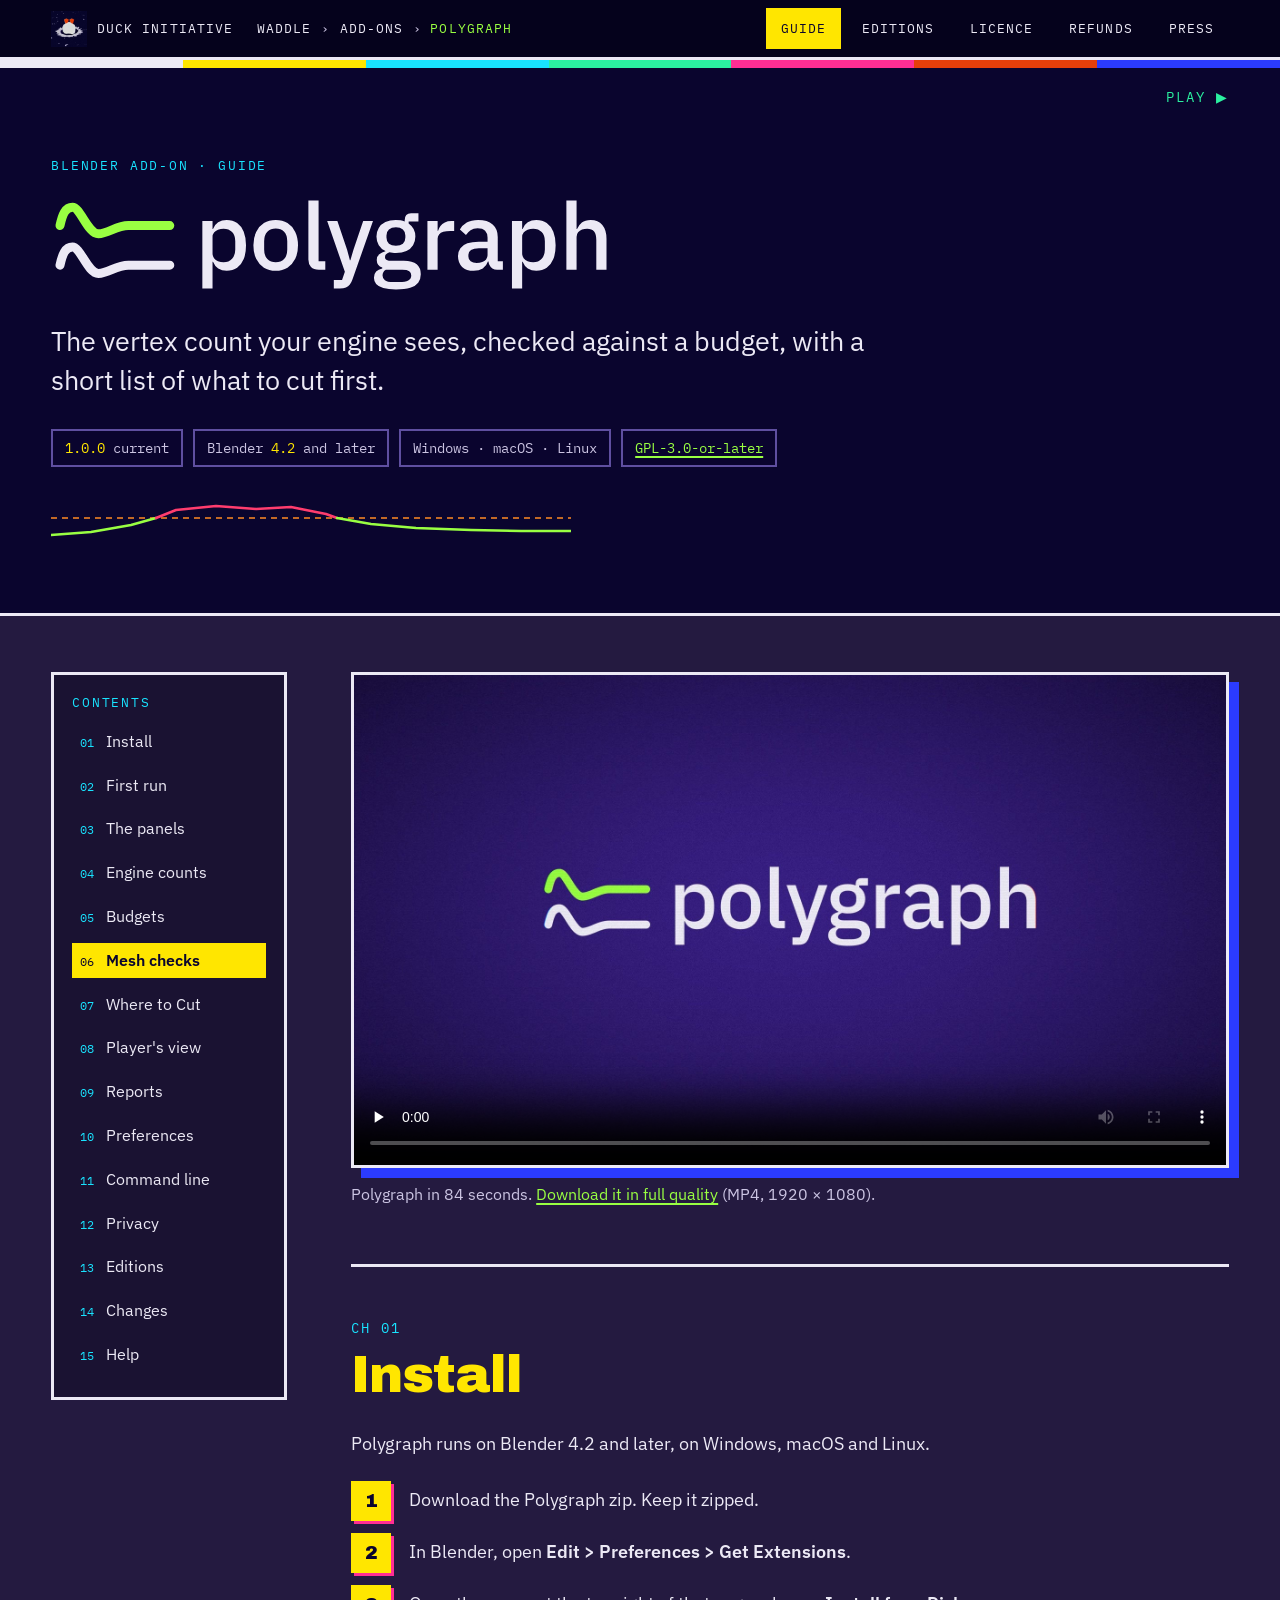
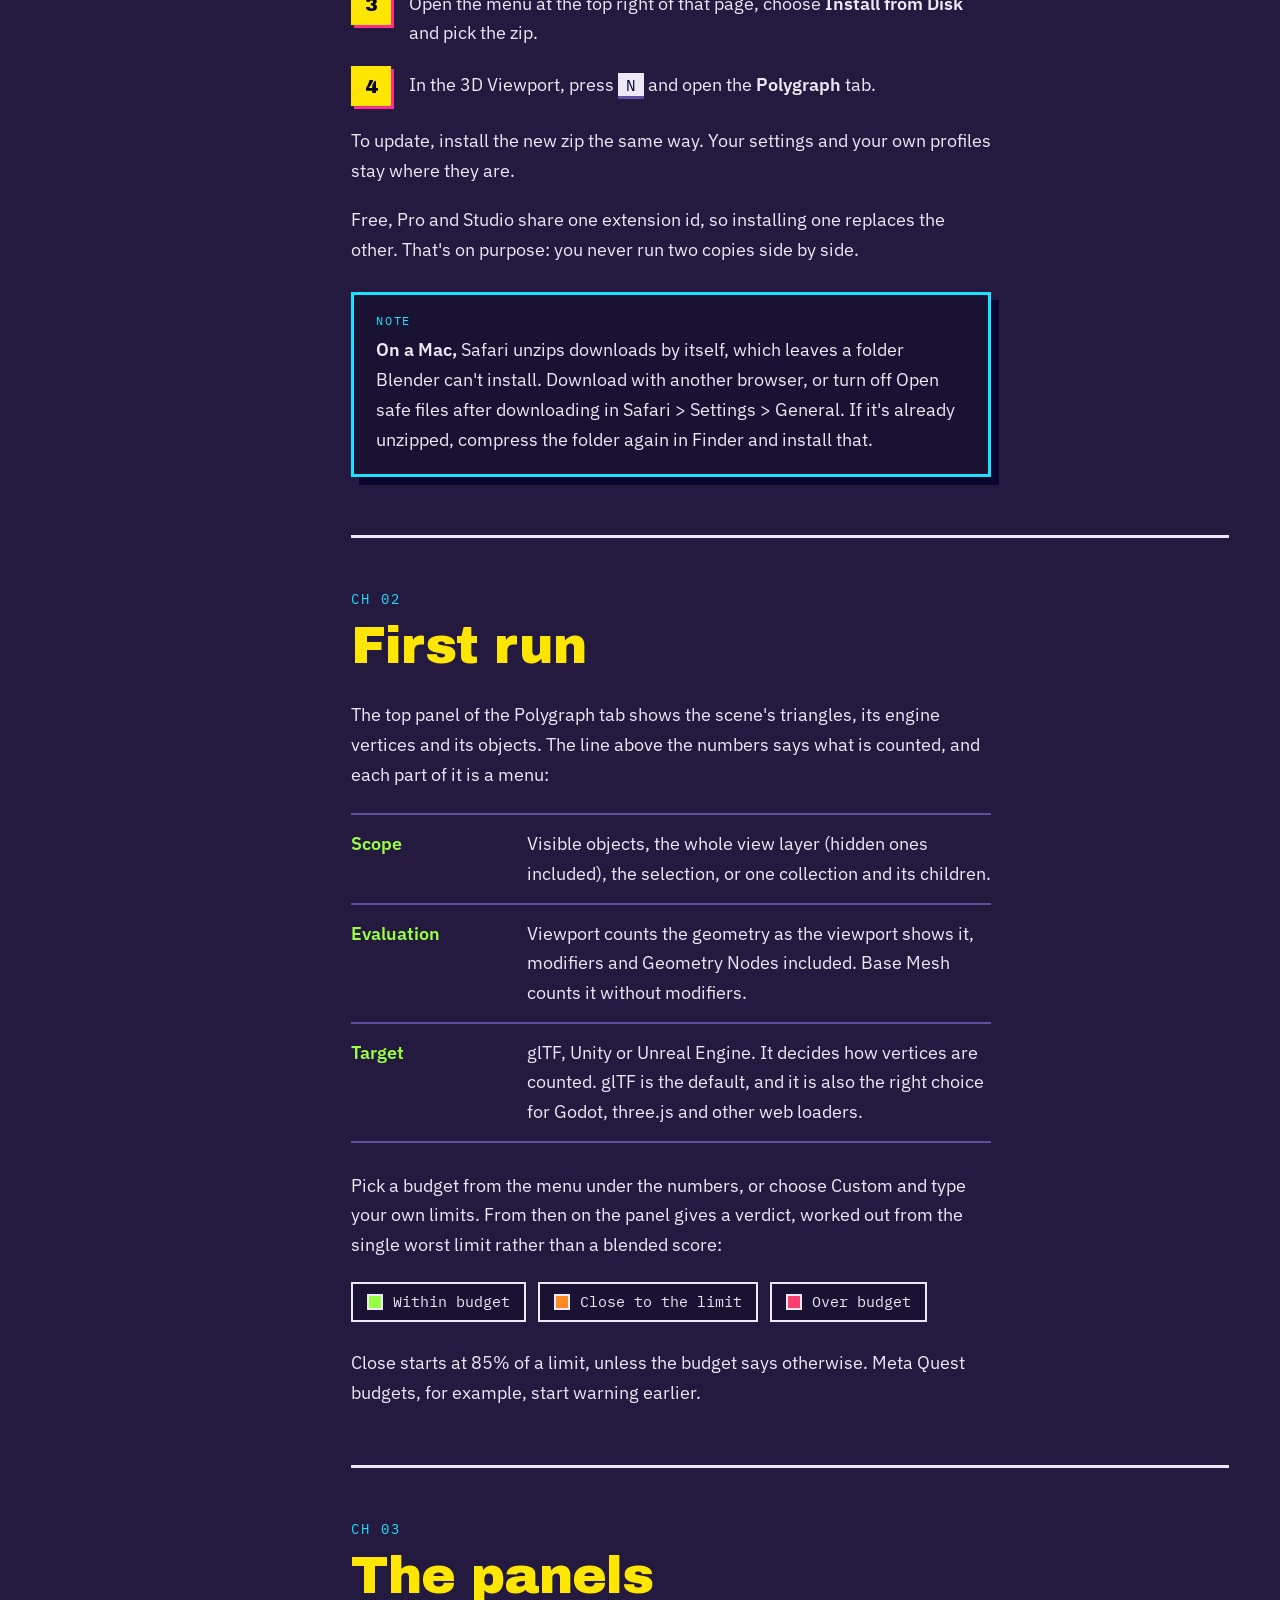
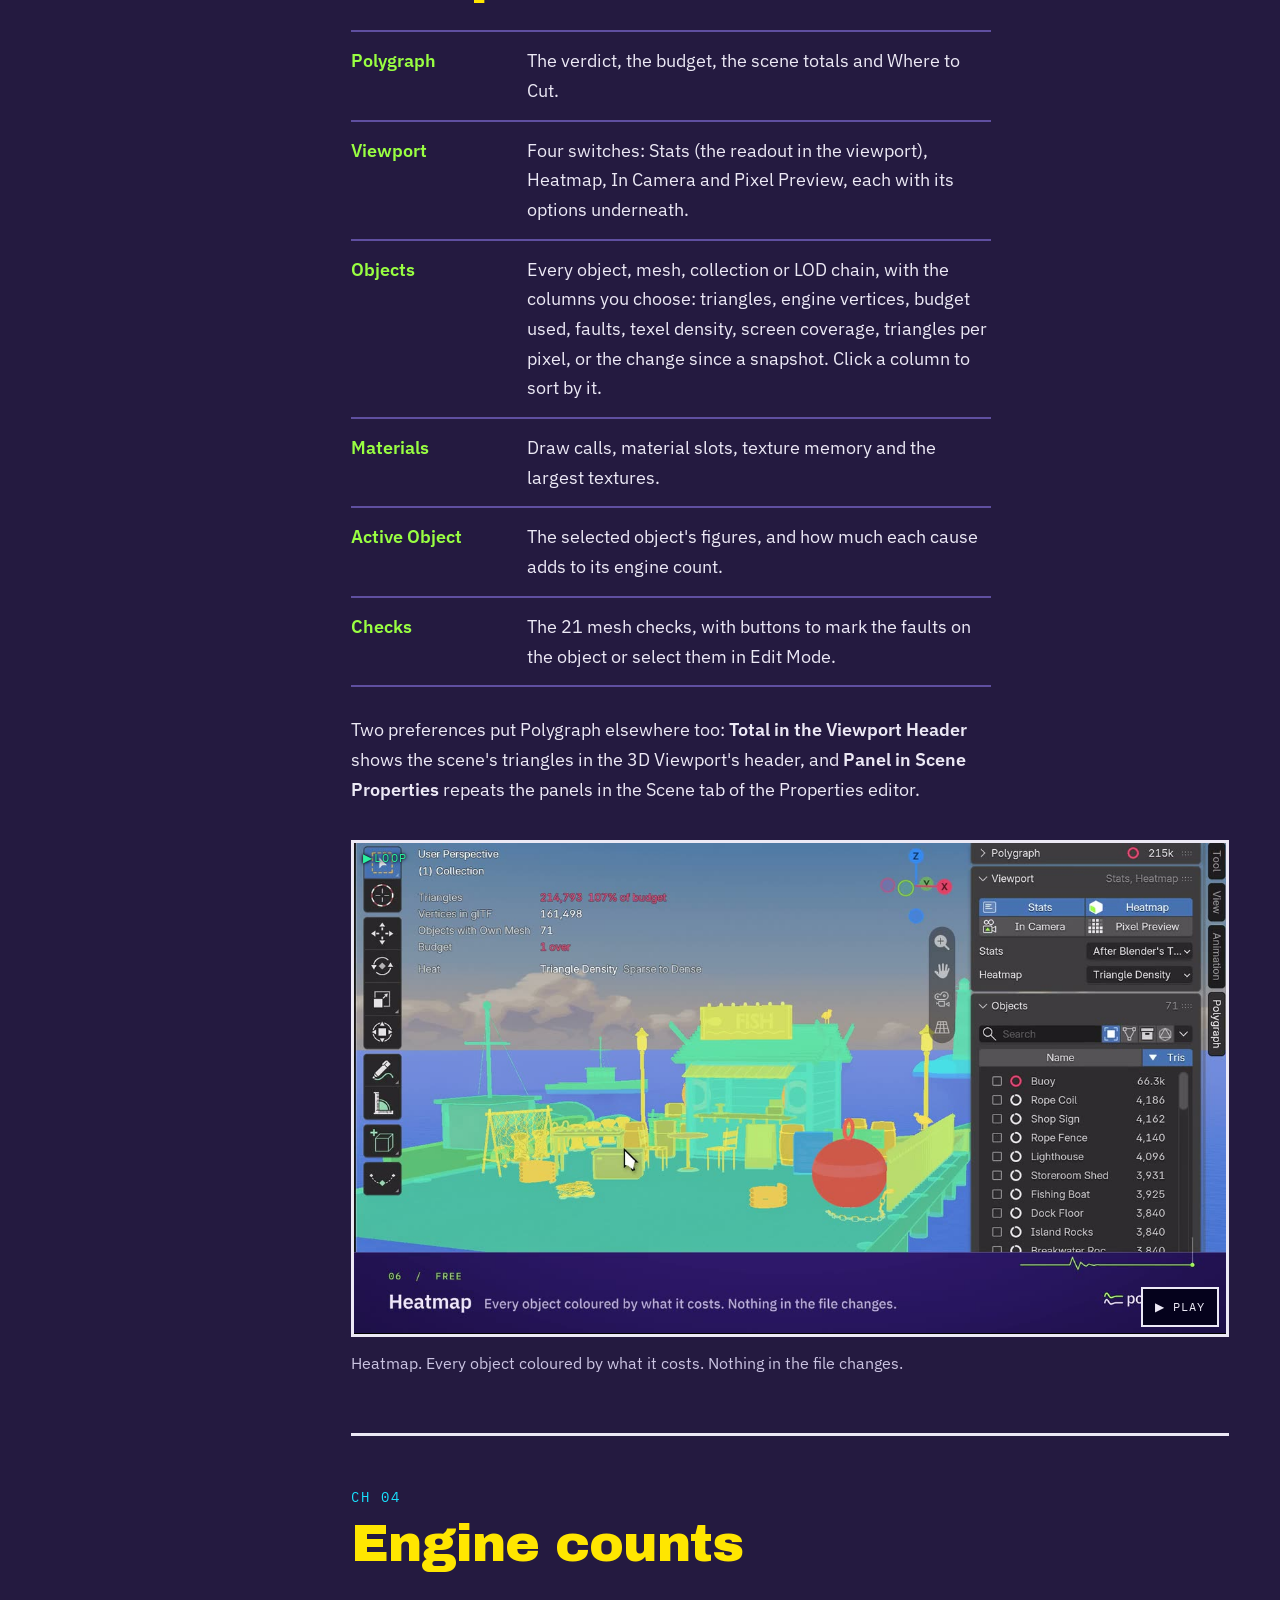
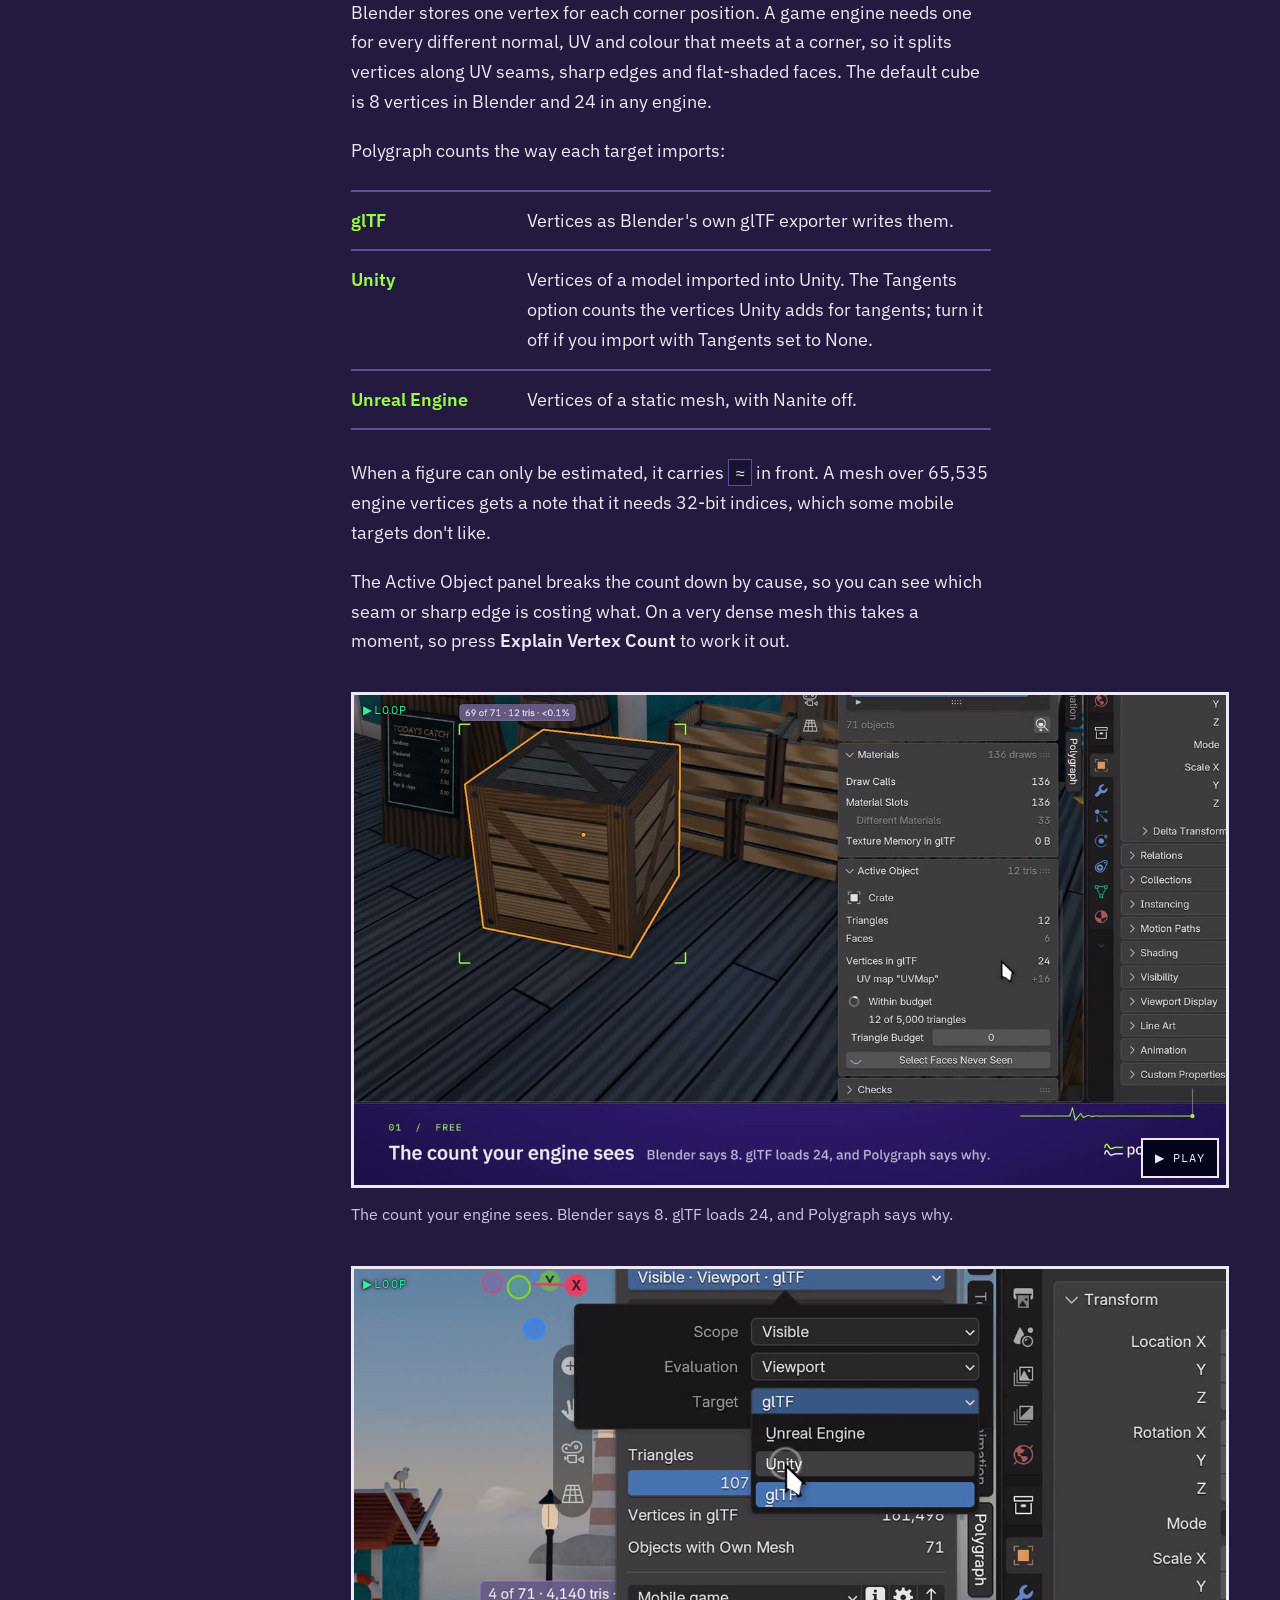
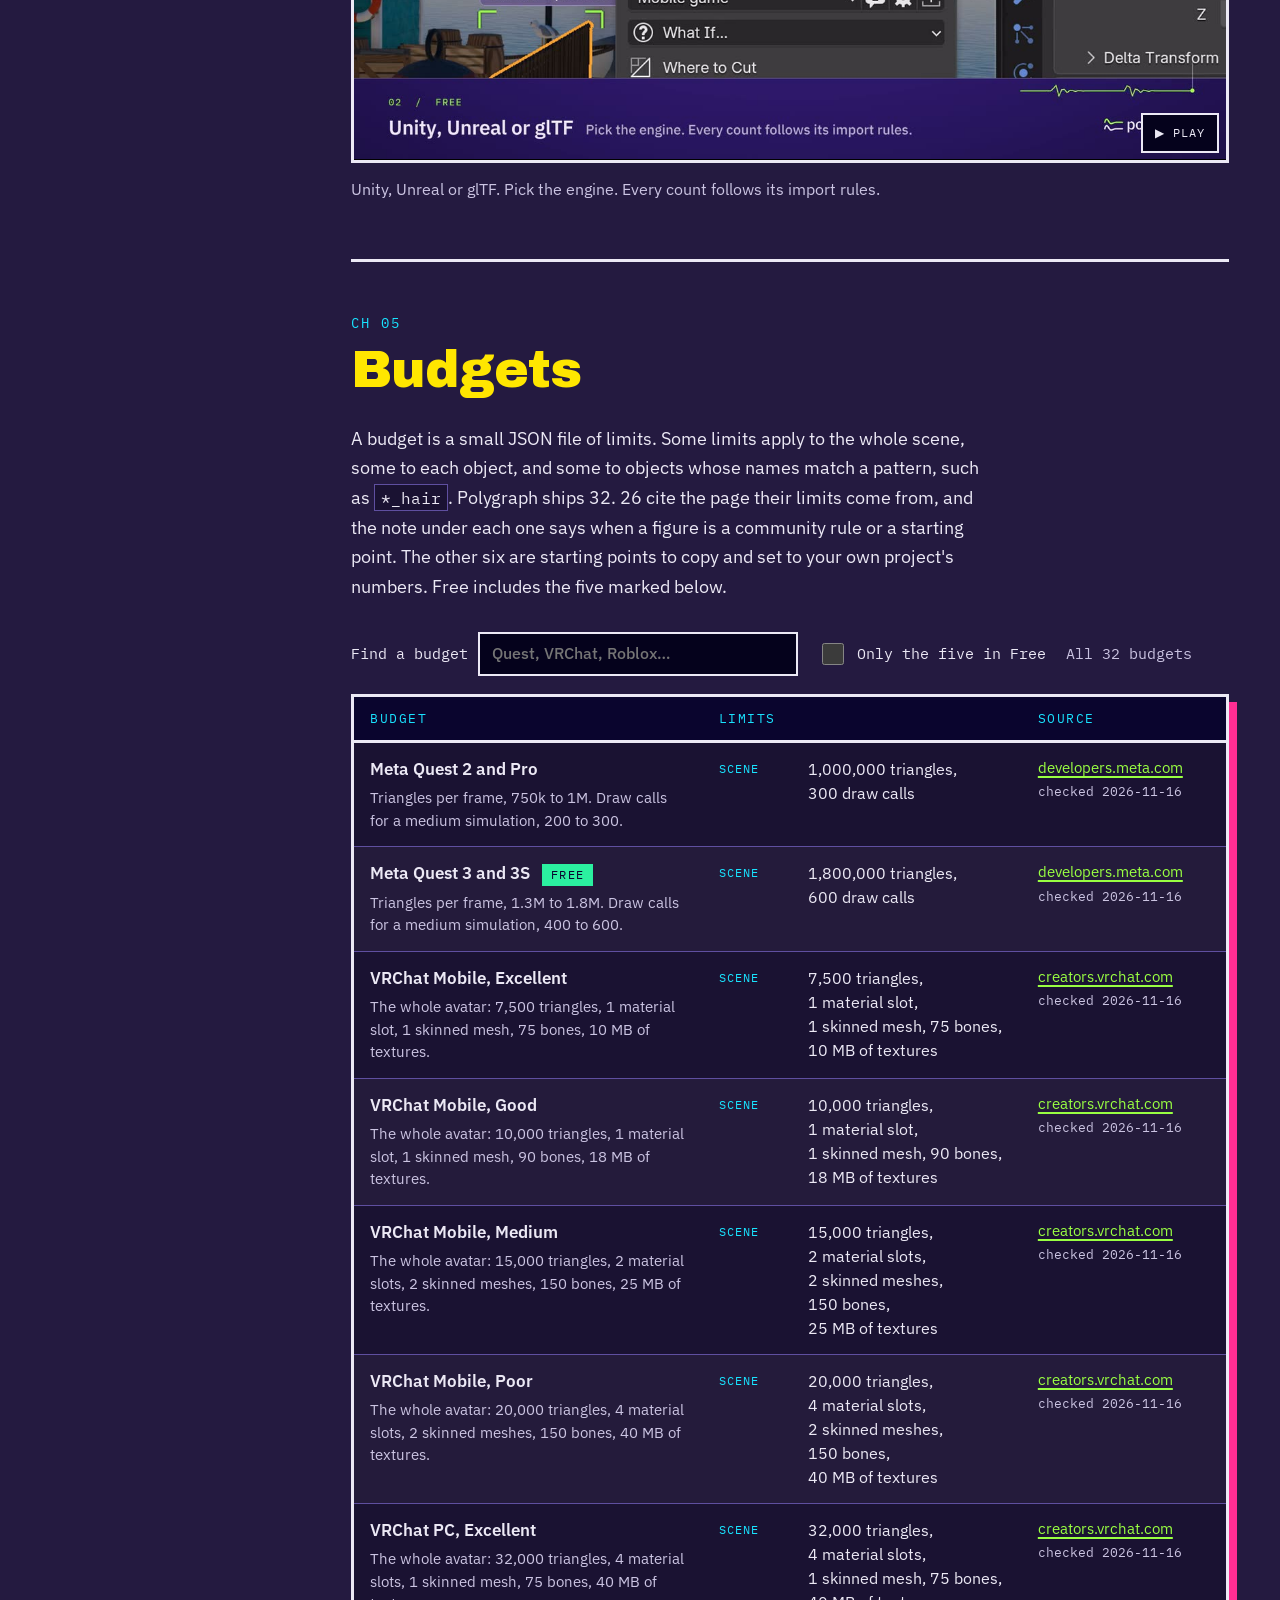
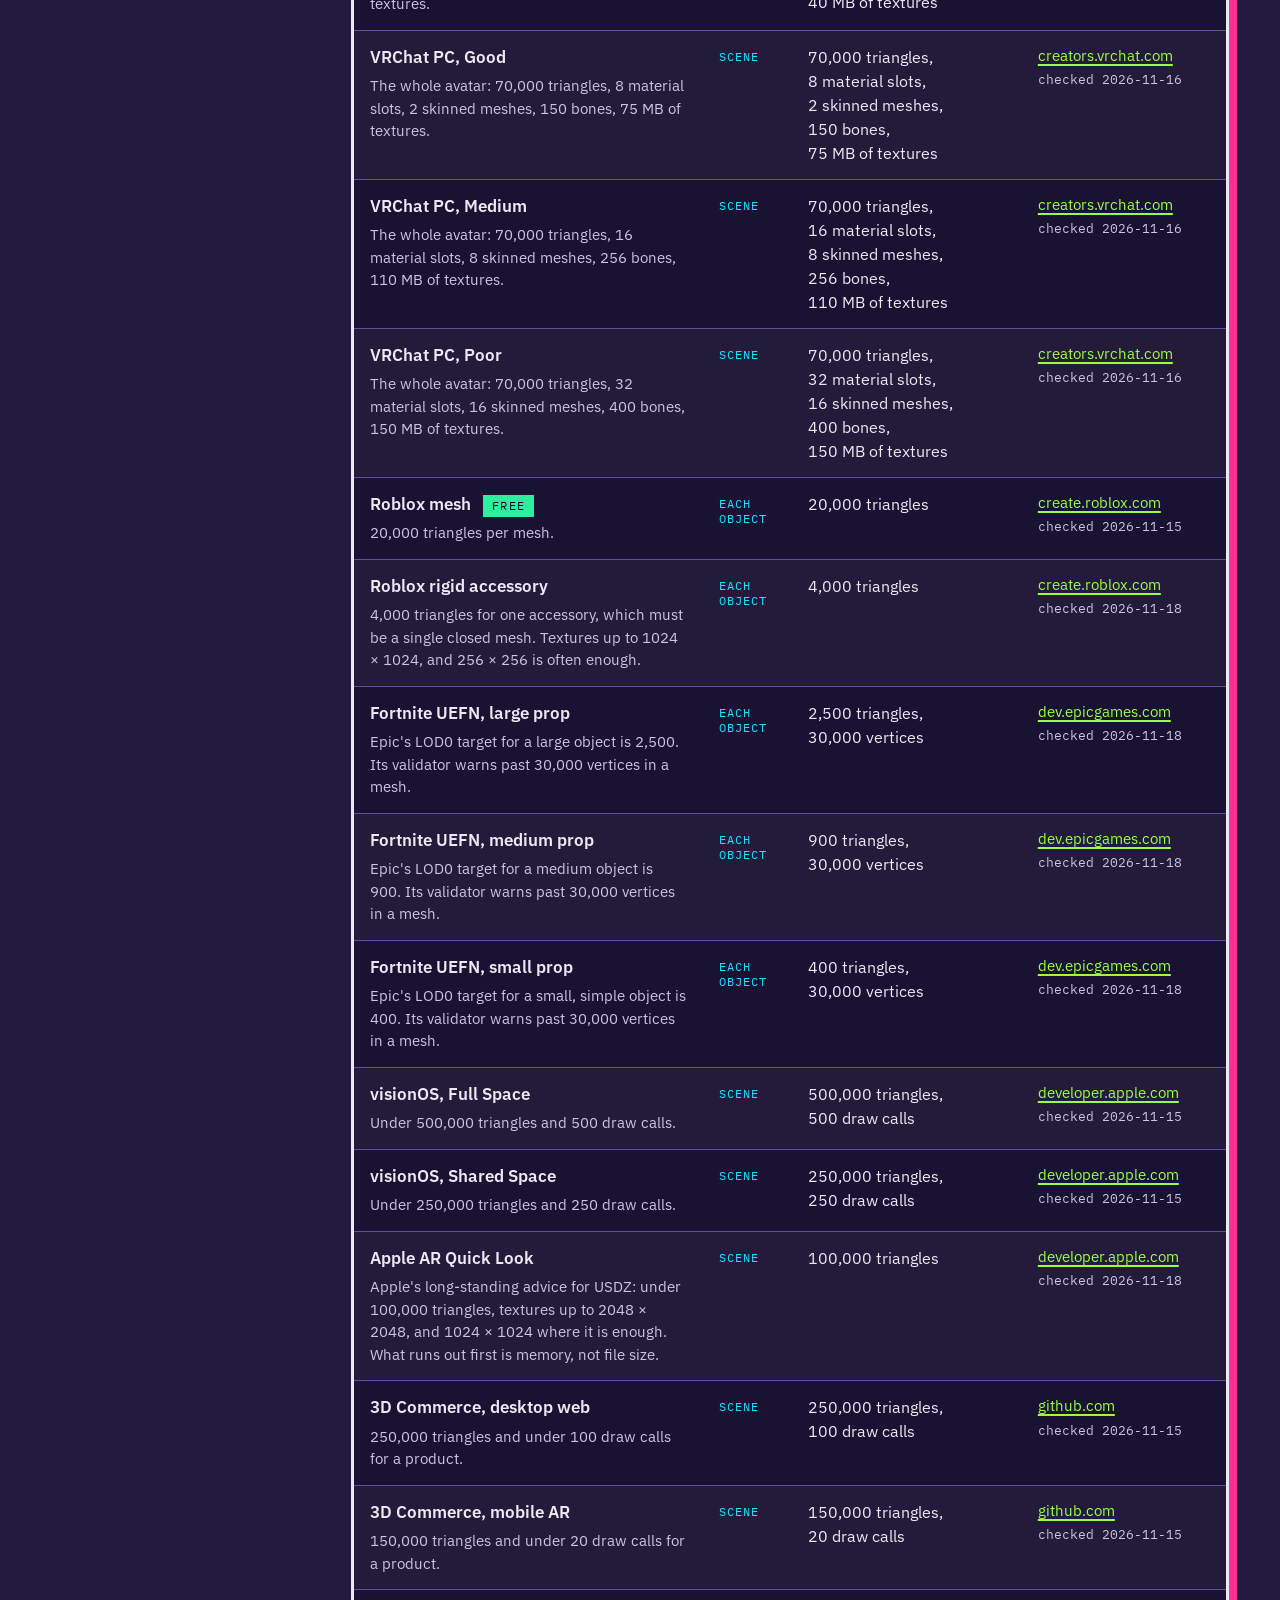
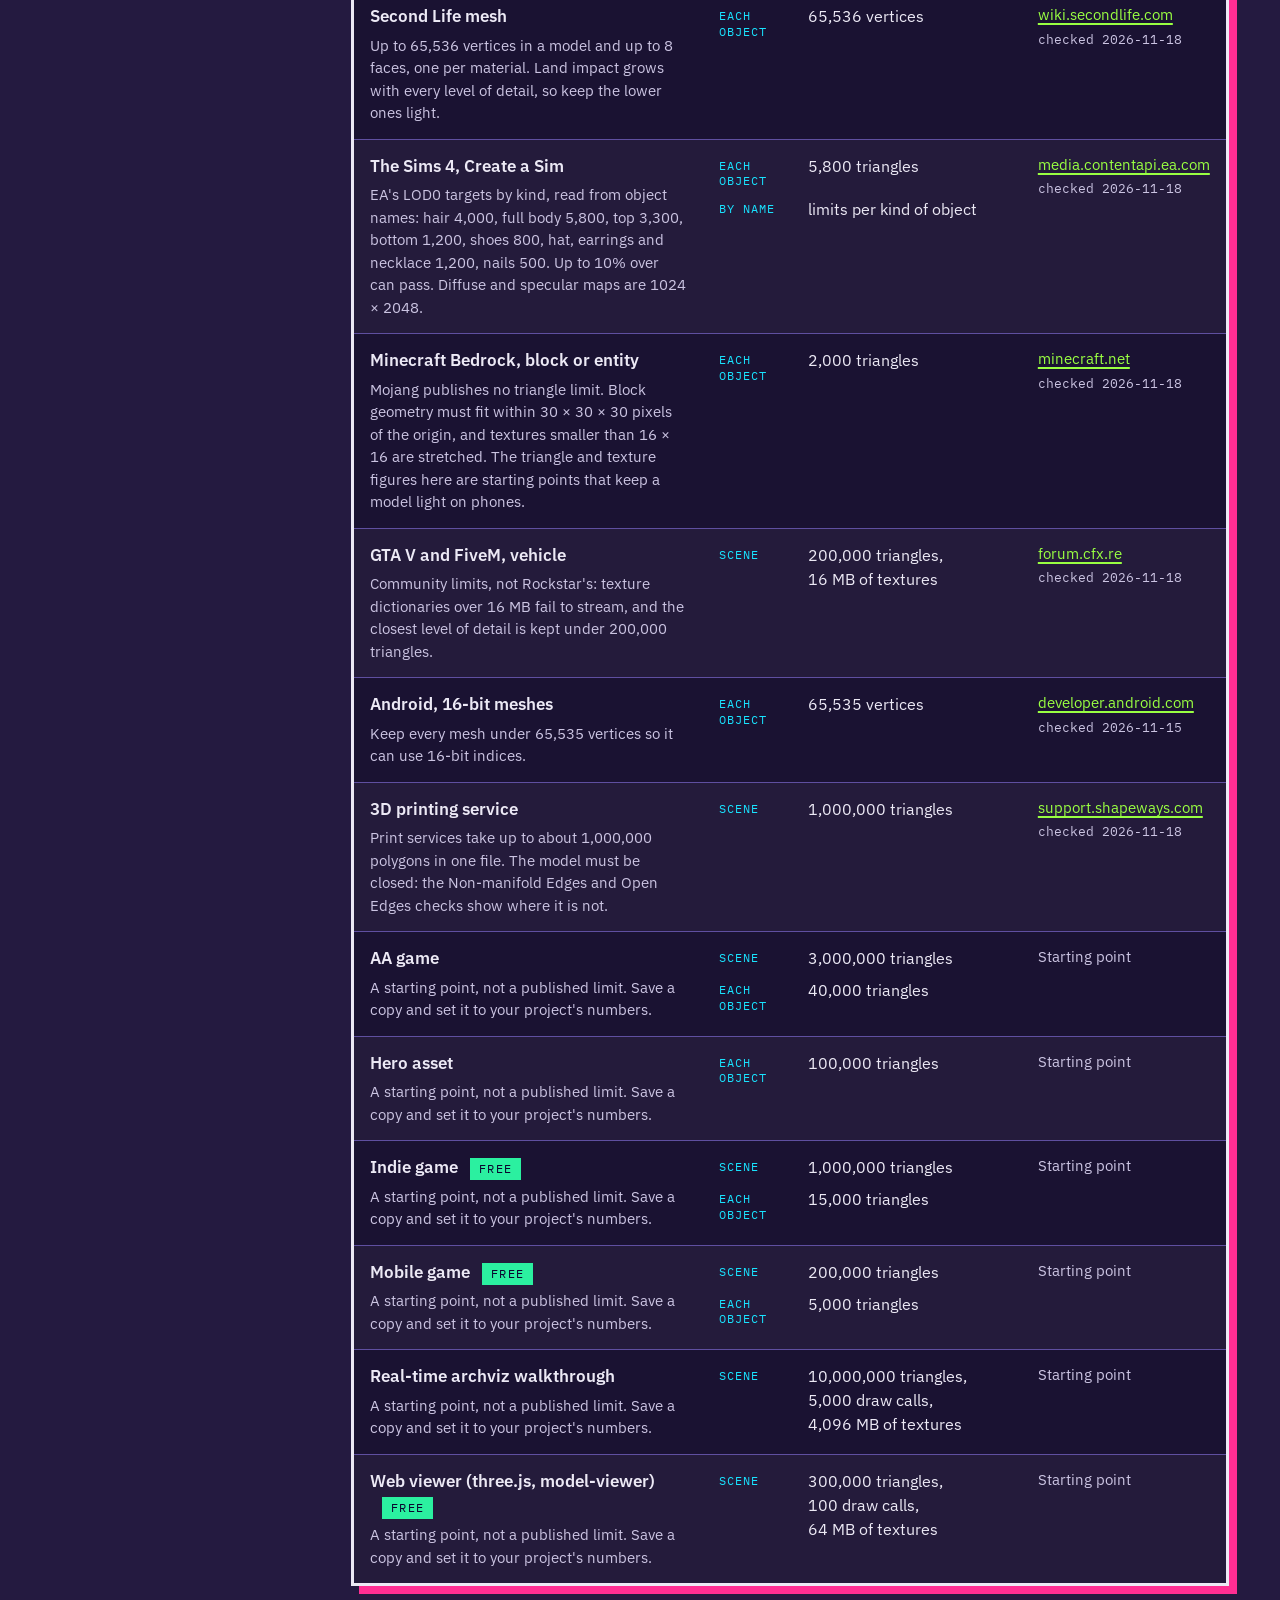
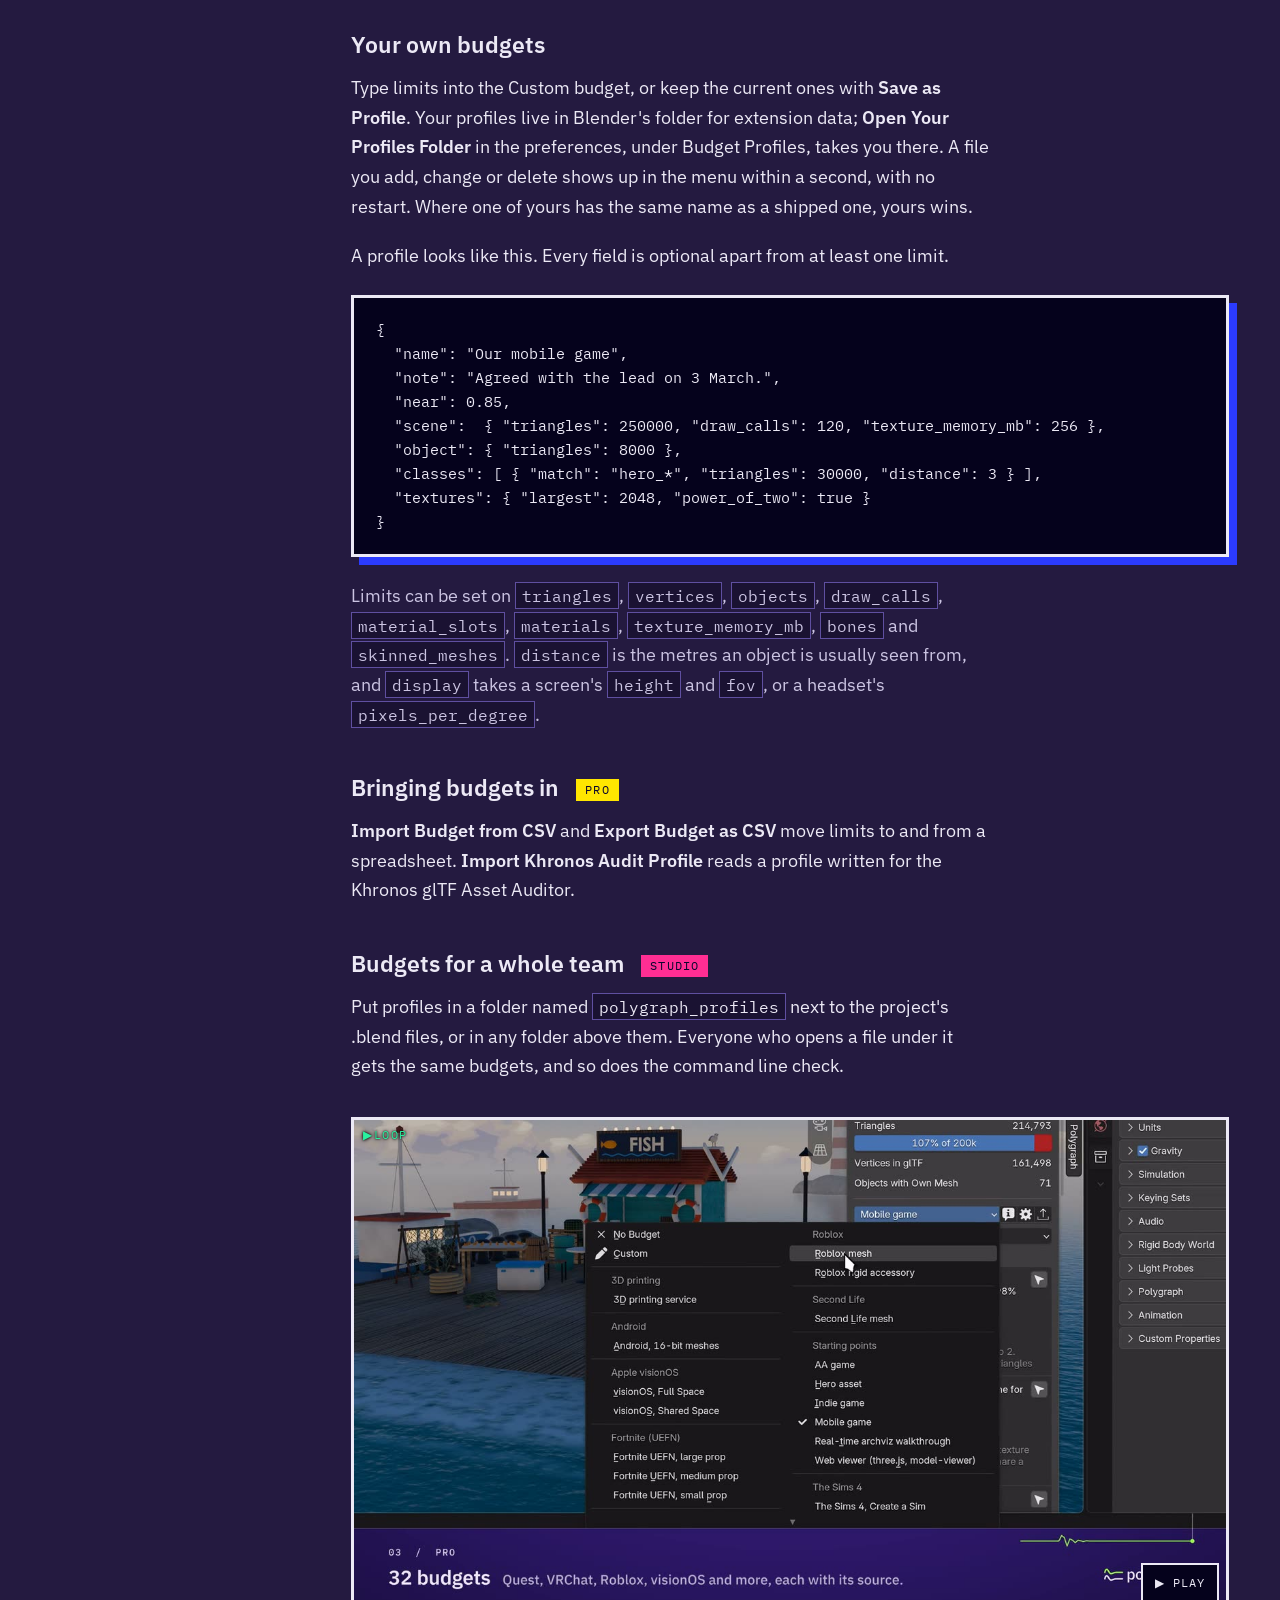
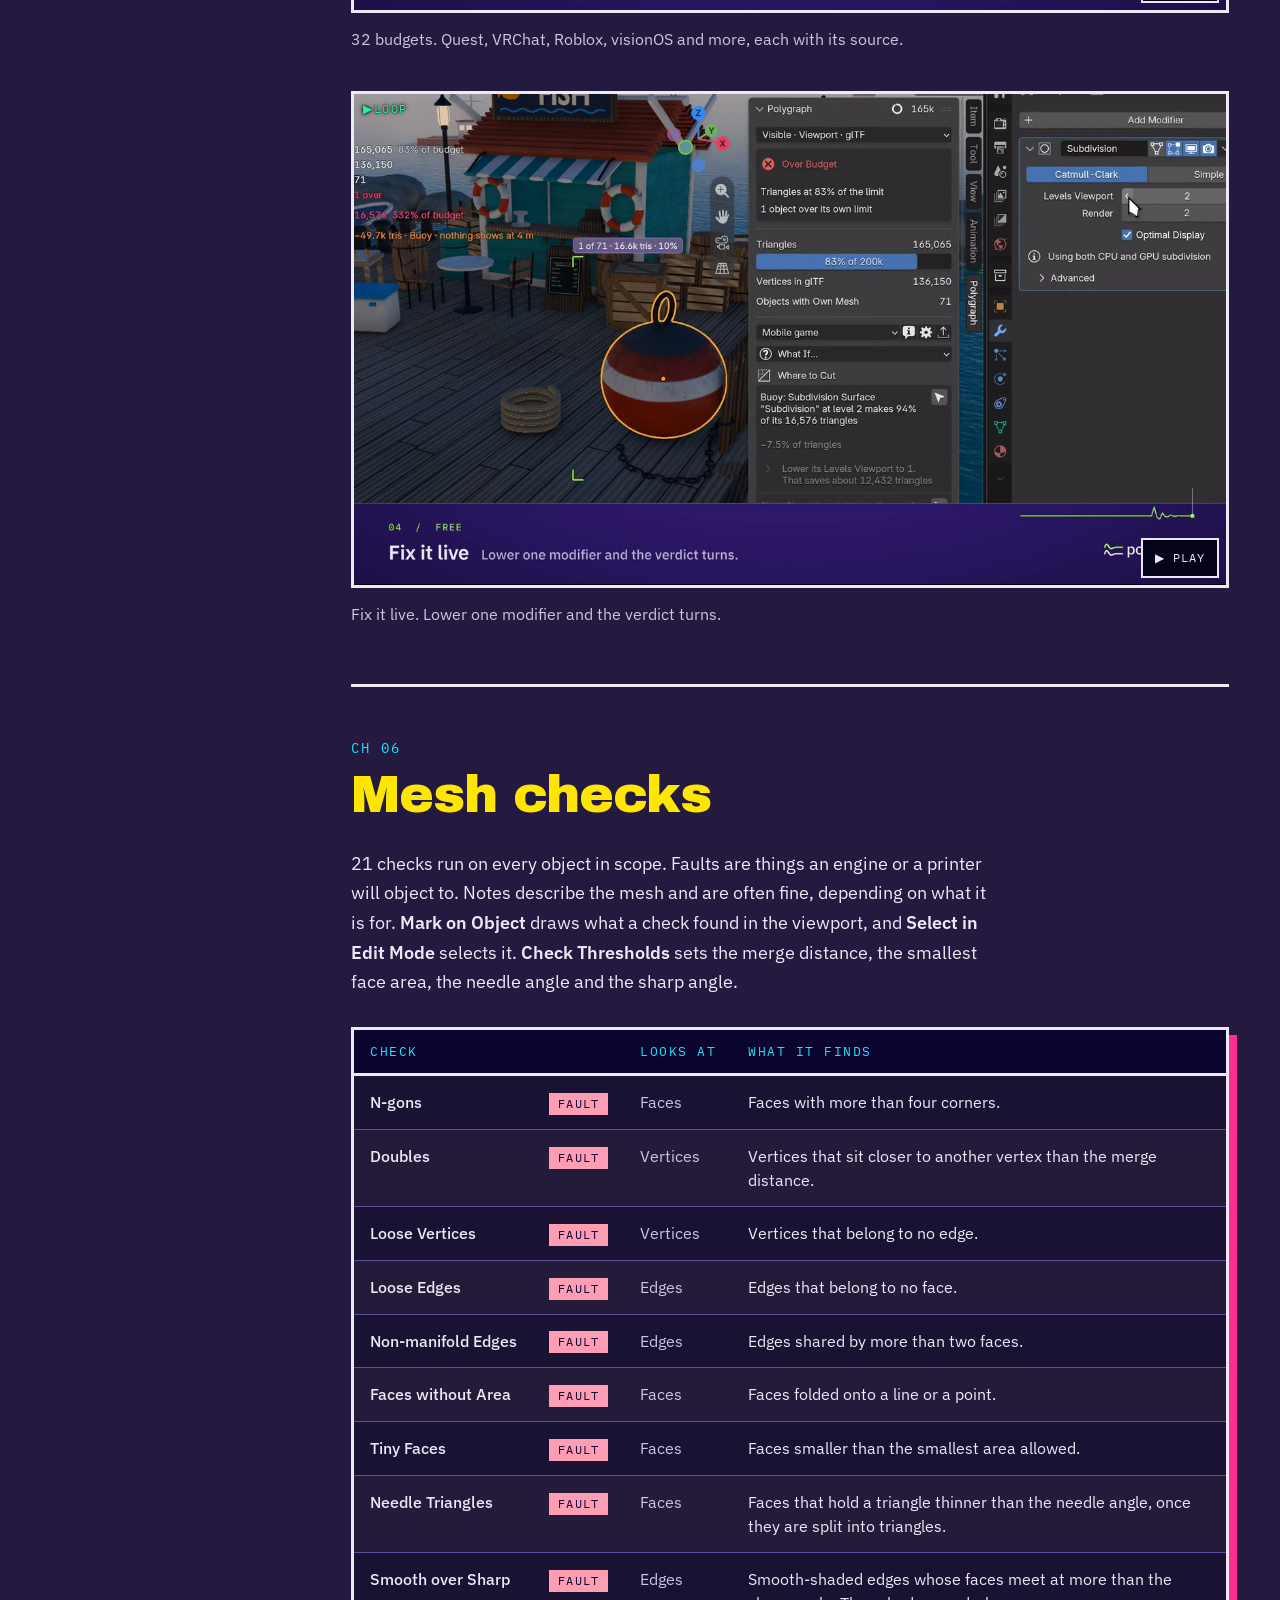
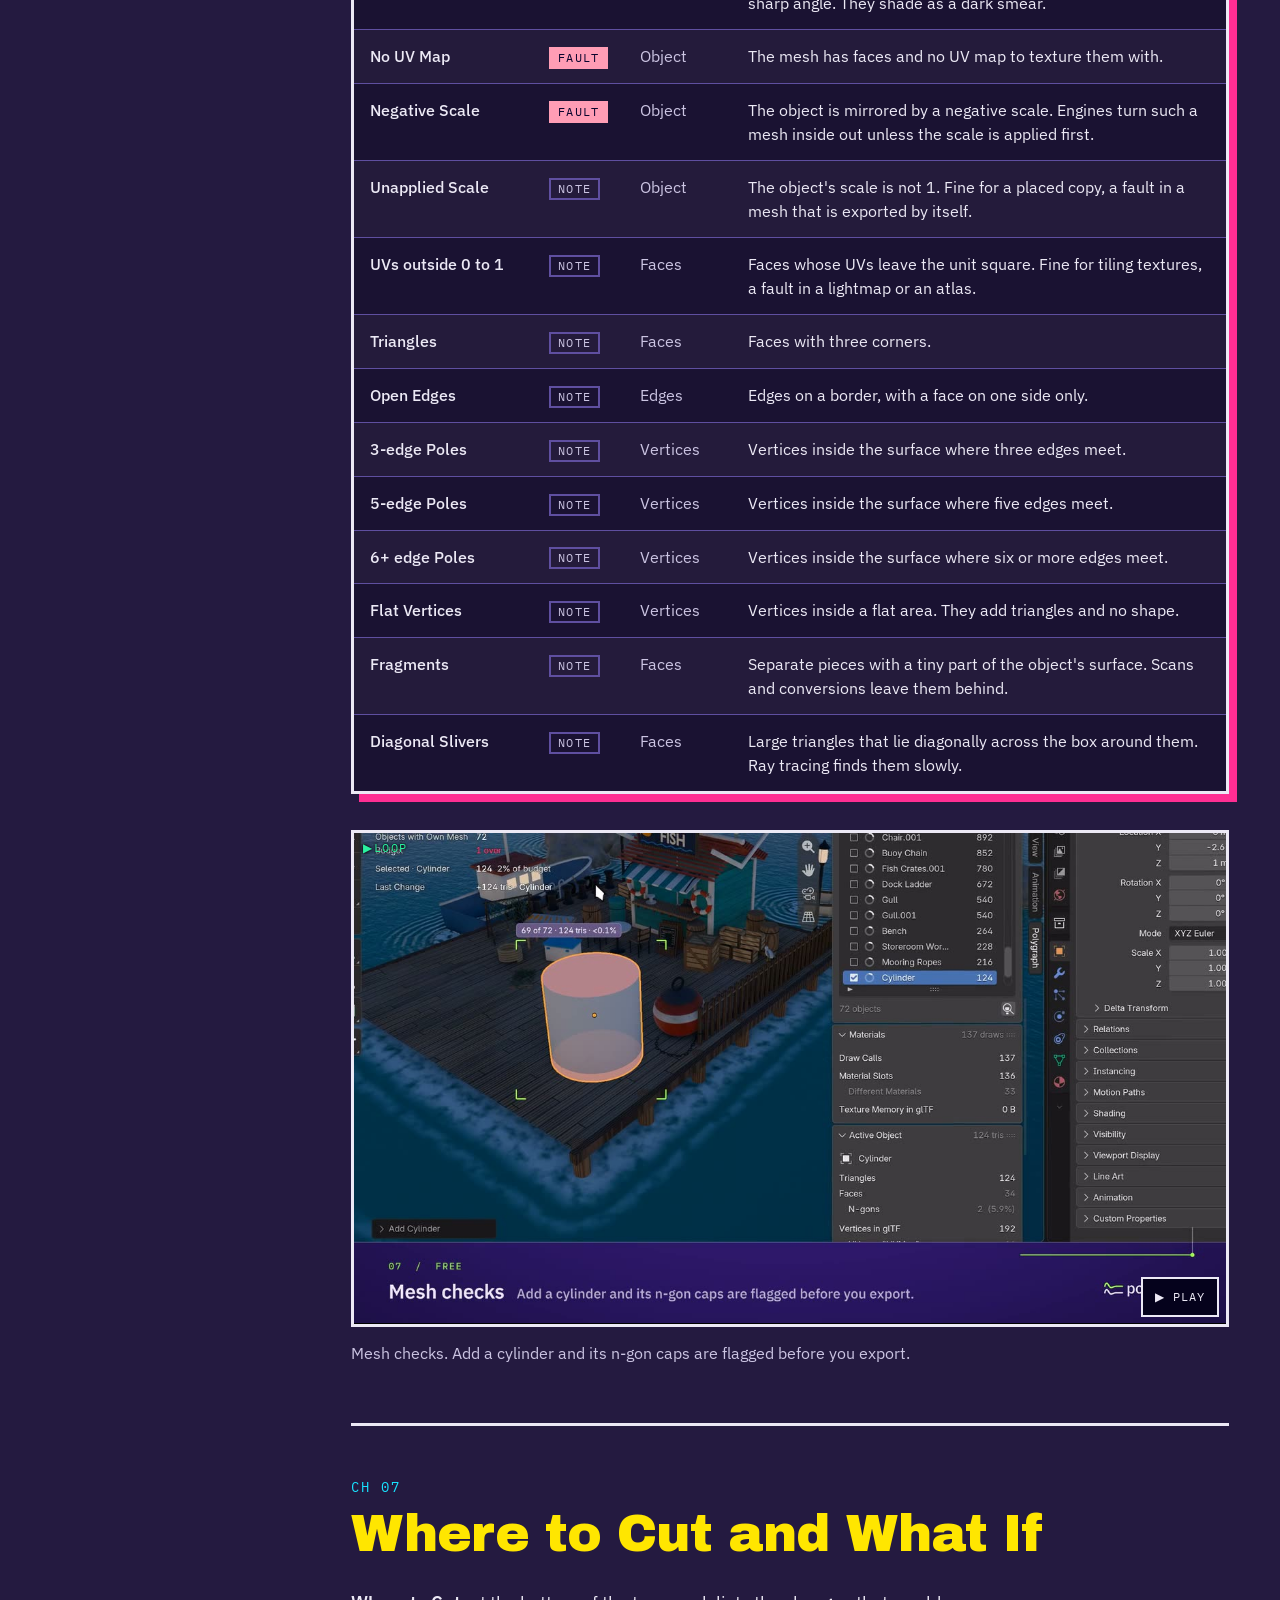
==== commit 07ec7893: "Clearer titles, 404 page, trailer search data" ====
--- a/index.html
+++ b/index.html
@@ -3,8 +3,8 @@
 <head>
 <meta charset="utf-8">
 <meta name="viewport" content="width=device-width, initial-scale=1, viewport-fit=cover">
-<title>Polygraph Guide</title>
-<meta name="description" content="How to install and use Polygraph, the Blender add-on that shows the vertex count your engine sees and checks it against a budget.">
+<title>Polygraph for Blender: engine vertex counts and polycount budgets</title>
+<meta name="description" content="A Blender add-on that shows the vertex count Unity, Unreal and glTF really load, checks it against Quest, VRChat or Roblox budgets, and says what to cut.">
 <link rel="canonical" href="https://duckinitiative.com/polygraph/">
 <link rel="icon" href="favicon.ico" sizes="32x32">
 <link rel="icon" href="favicon.svg" type="image/svg+xml">
@@ -26,12 +26,12 @@
 <link rel="preload" href="fonts/plex-sans.woff2" as="font" type="font/woff2" crossorigin>
 <link rel="preload" href="fonts/plex-mono.woff2" as="font" type="font/woff2" crossorigin>
 <link rel="stylesheet" href="pg.css">
-<script type="application/ld+json">{"@context":"https://schema.org","@graph":[{"@id":"https://duckinitiative.com/polygraph/#page","url":"https://duckinitiative.com/polygraph/","name":"Polygraph Guide","description":"How to install and use Polygraph, the Blender add-on that shows the vertex count your engine sees and checks it against a budget.","isPartOf":{"@id":"https://duckinitiative.com/#site"},"publisher":{"@id":"https://duckinitiative.com/#org"},"about":{"@id":"https://duckinitiative.com/polygraph/#software"},"inLanguage":"en","@type":"TechArticle","headline":"Polygraph Guide","author":{"@id":"https://duckinitiative.com/#org"},"image":"https://duckinitiative.com/polygraph/og.png","datePublished":"2026-12-08","dateModified":"2026-11-22","articleSection":["Install","First run","The panels","Engine counts","Budgets","Mesh checks","Where to Cut","Player's view","Reports","Preferences","Command line","Privacy","Editions","Changes","Help"],"mainEntity":{"@id":"https://duckinitiative.com/polygraph/#software"}},{"@type":"SoftwareApplication","@id":"https://duckinitiative.com/polygraph/#software","name":"Polygraph","description":"Polygraph is a Blender add-on that shows the vertex count your game engine will really get, checks it against a real platform budget, and tells you what to cut first.","url":"https://duckinitiative.com/polygraph/","image":"https://duckinitiative.com/polygraph/og.png","applicationCategory":"DesignApplication","applicationSubCategory":"Blender add-on","operatingSystem":"Windows, macOS, Linux","softwareRequirements":"Blender 4.2 or later","softwareVersion":"1.0.0","datePublished":"2026-12-08","license":"https://www.gnu.org/licenses/gpl-3.0.html","softwareHelp":{"@type":"CreativeWork","url":"https://duckinitiative.com/polygraph/"},"releaseNotes":"https://duckinitiative.com/polygraph/#changes","author":{"@id":"https://duckinitiative.com/#org"},"publisher":{"@id":"https://duckinitiative.com/#org"},"brand":{"@id":"https://duckinitiative.com/#waddle"},"featureList":["Engine vertex counts for glTF, Unity and Unreal Engine","A verdict against 32 platform budgets, or limits you type in","21 mesh checks","Where to Cut: the changes that would save the most","What If, edit receipts and snapshots (Pro)","In Camera and Pixel Preview (Pro)","HTML, JSON, CSV and Markdown reports","Command line check with JUnit results and a Python API (Studio)"],"offers":[{"@type":"Offer","name":"Polygraph Free","price":"0","priceCurrency":"USD","url":"https://waddlebyduck.gumroad.com/l/polygraph-free","availabilityStarts":"2026-12-08","seller":{"@id":"https://duckinitiative.com/#org"}},{"@type":"Offer","name":"Polygraph Pro","price":"19","priceCurrency":"USD","url":"https://waddlebyduck.gumroad.com/l/polygraph","availabilityStarts":"2026-12-08","seller":{"@id":"https://duckinitiative.com/#org"},"description":"For one person. $25 from January 12, 2027.","priceValidUntil":"2027-01-11"},{"@type":"Offer","name":"Polygraph Studio","price":"249","priceCurrency":"USD","url":"https://waddlebyduck.gumroad.com/l/polygraph","availabilityStarts":"2026-12-08","seller":{"@id":"https://duckinitiative.com/#org"},"description":"For a team of five. $329 from January 12, 2027.","priceValidUntil":"2027-01-11"}]},{"@type":"Organization","@id":"https://duckinitiative.com/#org","name":"Duck Initiative","url":"https://duckinitiative.com/","logo":{"@type":"ImageObject","url":"https://duckinitiative.com/img/duck-512.png","width":512,"height":512},"description":"A small studio making add-ons for Blender. Its add-ons are sold under the label Waddle by Duck Initiative.","email":"hello@duckinitiative.com","brand":{"@type":"Brand","@id":"https://duckinitiative.com/#waddle","name":"Waddle by Duck Initiative","url":"https://duckinitiative.com/waddle.html"},"contactPoint":[{"@type":"ContactPoint","contactType":"customer support","email":"support@duckinitiative.com","availableLanguage":"en"},{"@type":"ContactPoint","contactType":"press","email":"hello@duckinitiative.com","availableLanguage":"en"}],"sameAs":["https://waddlebyduck.gumroad.com/"]},{"@type":"BreadcrumbList","itemListElement":[{"@type":"ListItem","position":1,"name":"Duck Initiative","item":"https://duckinitiative.com/"},{"@type":"ListItem","position":2,"name":"Waddle","item":"https://duckinitiative.com/waddle.html"},{"@type":"ListItem","position":3,"name":"Blender add-ons","item":"https://duckinitiative.com/addons.html"},{"@type":"ListItem","position":4,"name":"Polygraph","item":"https://duckinitiative.com/polygraph/"}]}]}</script>
+<script type="application/ld+json">{"@context":"https://schema.org","@graph":[{"@id":"https://duckinitiative.com/polygraph/#page","url":"https://duckinitiative.com/polygraph/","name":"Polygraph Guide","description":"How to install and use Polygraph, the Blender add-on that shows the vertex count your engine sees and checks it against a budget.","isPartOf":{"@id":"https://duckinitiative.com/#site"},"publisher":{"@id":"https://duckinitiative.com/#org"},"about":{"@id":"https://duckinitiative.com/polygraph/#software"},"inLanguage":"en","@type":"TechArticle","headline":"Polygraph Guide","author":{"@id":"https://duckinitiative.com/#org"},"image":"https://duckinitiative.com/polygraph/og.png","datePublished":"2026-12-08","dateModified":"2026-11-22","articleSection":["Install","First run","The panels","Engine counts","Budgets","Mesh checks","Where to Cut","Player's view","Reports","Preferences","Command line","Privacy","Editions","Changes","Help"],"mainEntity":{"@id":"https://duckinitiative.com/polygraph/#software"}},{"@type":"VideoObject","@id":"https://duckinitiative.com/polygraph/#trailer","name":"Polygraph trailer","description":"Polygraph in 84 seconds: the vertex count Unity, Unreal and glTF really load, checked against a budget inside Blender.","thumbnailUrl":"https://duckinitiative.com/polygraph/polygraph-trailer-poster.jpg","contentUrl":"https://duckinitiative.com/polygraph/polygraph-trailer-720.mp4","uploadDate":"2026-11-22","duration":"PT1M24S","inLanguage":"en","publisher":{"@id":"https://duckinitiative.com/#org"},"about":{"@id":"https://duckinitiative.com/polygraph/#software"}},{"@type":"SoftwareApplication","@id":"https://duckinitiative.com/polygraph/#software","name":"Polygraph","description":"Polygraph is a Blender add-on that shows the vertex count your game engine will really get, checks it against a real platform budget, and tells you what to cut first.","url":"https://duckinitiative.com/polygraph/","image":"https://duckinitiative.com/polygraph/og.png","applicationCategory":"DesignApplication","applicationSubCategory":"Blender add-on","operatingSystem":"Windows, macOS, Linux","softwareRequirements":"Blender 4.2 or later","softwareVersion":"1.0.0","datePublished":"2026-12-08","license":"https://www.gnu.org/licenses/gpl-3.0.html","softwareHelp":{"@type":"CreativeWork","url":"https://duckinitiative.com/polygraph/"},"releaseNotes":"https://duckinitiative.com/polygraph/#changes","author":{"@id":"https://duckinitiative.com/#org"},"publisher":{"@id":"https://duckinitiative.com/#org"},"brand":{"@id":"https://duckinitiative.com/#waddle"},"featureList":["Engine vertex counts for glTF, Unity and Unreal Engine","A verdict against 32 platform budgets, or limits you type in","21 mesh checks","Where to Cut: the changes that would save the most","What If, edit receipts and snapshots (Pro)","In Camera and Pixel Preview (Pro)","HTML, JSON, CSV and Markdown reports","Command line check with JUnit results and a Python API (Studio)"],"offers":[{"@type":"Offer","name":"Polygraph Free","price":"0","priceCurrency":"USD","url":"https://waddlebyduck.gumroad.com/l/polygraph-free","availabilityStarts":"2026-12-08","seller":{"@id":"https://duckinitiative.com/#org"}},{"@type":"Offer","name":"Polygraph Pro","price":"19","priceCurrency":"USD","url":"https://waddlebyduck.gumroad.com/l/polygraph","availabilityStarts":"2026-12-08","seller":{"@id":"https://duckinitiative.com/#org"},"description":"For one person. $25 from January 12, 2027.","priceValidUntil":"2027-01-11"},{"@type":"Offer","name":"Polygraph Studio","price":"249","priceCurrency":"USD","url":"https://waddlebyduck.gumroad.com/l/polygraph","availabilityStarts":"2026-12-08","seller":{"@id":"https://duckinitiative.com/#org"},"description":"For a team of five. $329 from January 12, 2027.","priceValidUntil":"2027-01-11"}]},{"@type":"Organization","@id":"https://duckinitiative.com/#org","name":"Duck Initiative","url":"https://duckinitiative.com/","logo":{"@type":"ImageObject","url":"https://duckinitiative.com/img/duck-512.png","width":512,"height":512},"description":"A small studio making add-ons for Blender. Its add-ons are sold under the label Waddle by Duck Initiative.","email":"hello@duckinitiative.com","brand":{"@type":"Brand","@id":"https://duckinitiative.com/#waddle","name":"Waddle by Duck Initiative","url":"https://duckinitiative.com/waddle.html"},"contactPoint":[{"@type":"ContactPoint","contactType":"customer support","email":"support@duckinitiative.com","availableLanguage":"en"},{"@type":"ContactPoint","contactType":"press","email":"hello@duckinitiative.com","availableLanguage":"en"}],"sameAs":["https://waddlebyduck.gumroad.com/","https://superhivemarket.com/creators/waddlebyduck","https://vimeo.com/duckinitiative","https://waddlebyduck.itch.io/","https://www.cgtrader.com/designers/waddlebyduck"]},{"@type":"BreadcrumbList","itemListElement":[{"@type":"ListItem","position":1,"name":"Duck Initiative","item":"https://duckinitiative.com/"},{"@type":"ListItem","position":2,"name":"Waddle","item":"https://duckinitiative.com/waddle.html"},{"@type":"ListItem","position":3,"name":"Blender add-ons","item":"https://duckinitiative.com/addons.html"},{"@type":"ListItem","position":4,"name":"Polygraph","item":"https://duckinitiative.com/polygraph/"}]}]}</script>
 </head>
 <body>
 <a class="skip" href="#main">Skip to the content</a>
 <header class="vbar">
-<a class="vbar-home" href="../index.html"><img src="press/thumbs/duck-initiative-logo.jpg" alt="" width="36" height="36" decoding="async"><span>Duck Initiative</span></a>
+<a class="vbar-home" href="../" aria-label="Duck Initiative"><img src="press/thumbs/duck-initiative-logo.jpg" alt="" width="36" height="36" decoding="async"><span>Duck Initiative</span></a>
 <nav class="vbar-crumb" aria-label="Where this page sits"><a href="../waddle.html">Waddle</a><span aria-hidden="true">›</span><a href="../addons.html">Add-ons</a><span aria-hidden="true">›</span><b>Polygraph</b></nav>
 <nav class="vbar-tabs" aria-label="Polygraph pages"><a href="./" aria-current="page">Guide</a><a href="./#editions">Editions</a><a href="license/">Licence</a><a href="refunds/">Refunds</a><a href="press/">Press</a></nav>
 </header>
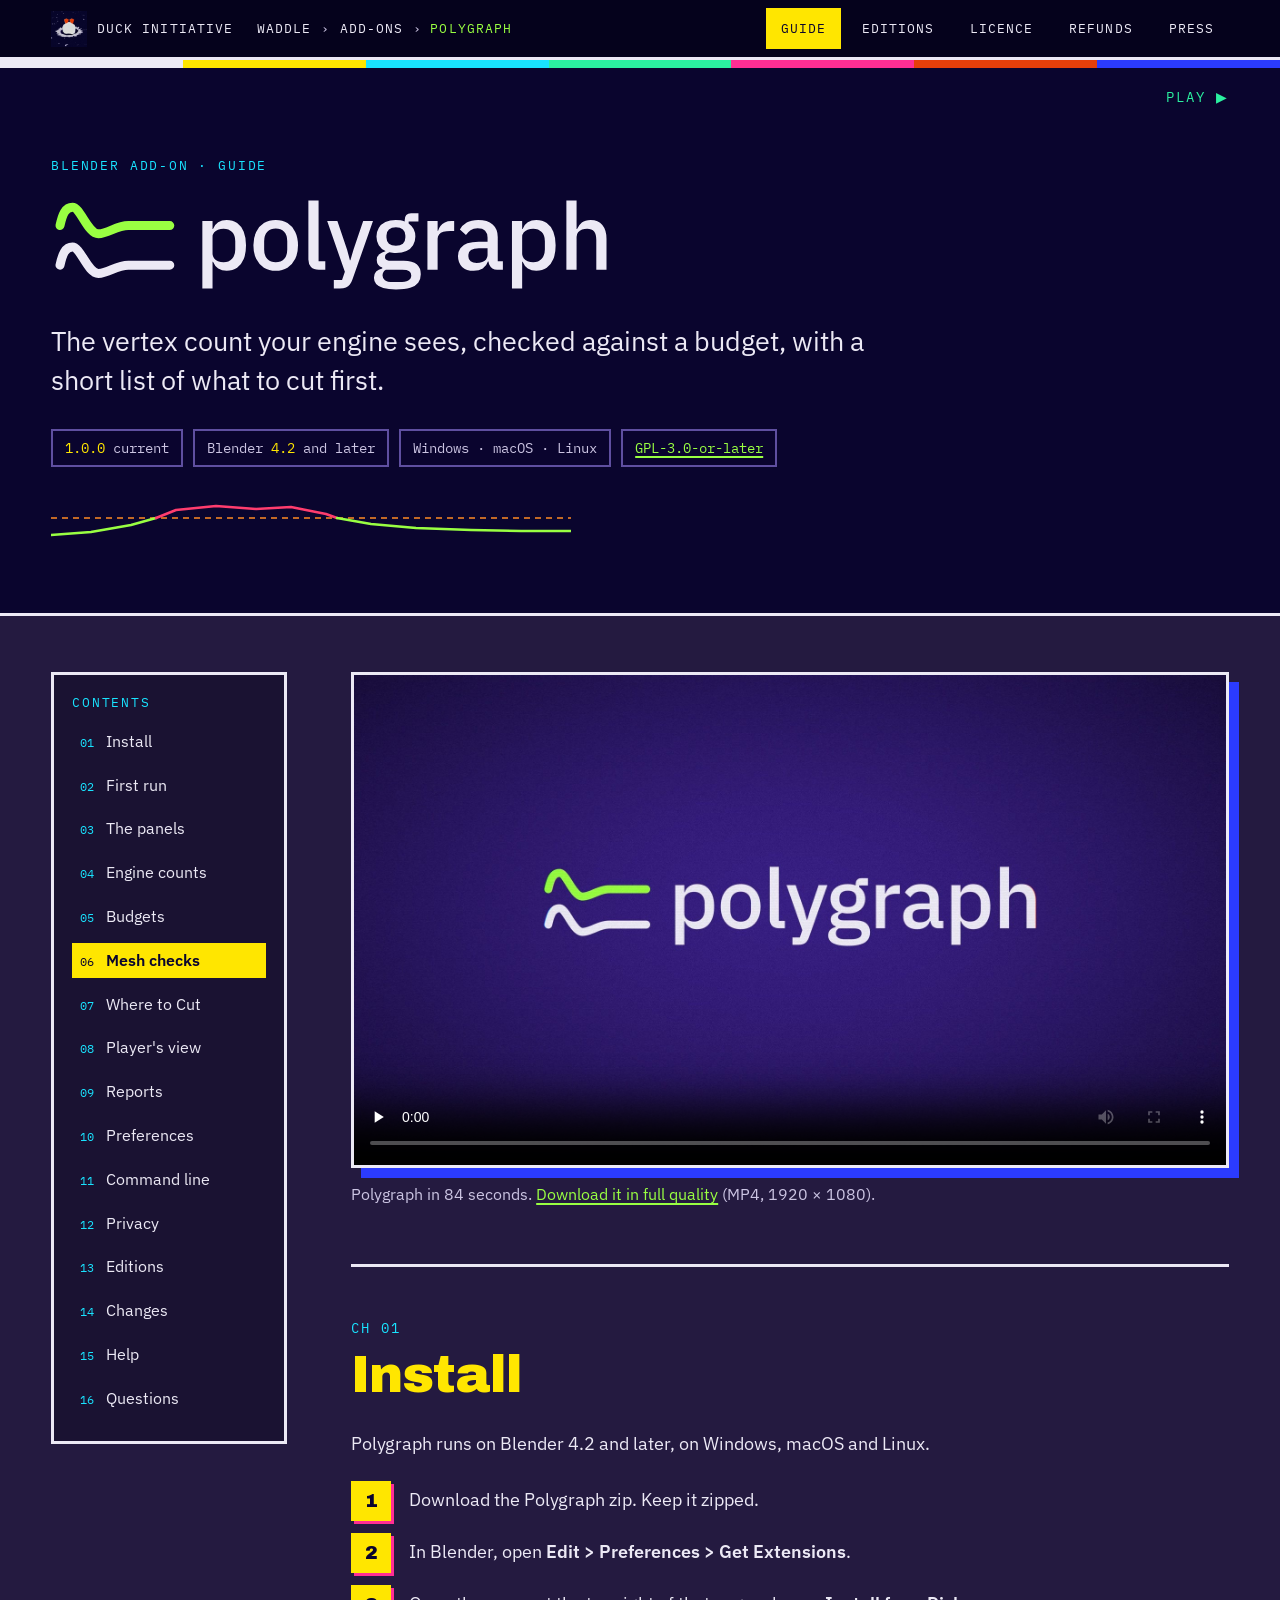
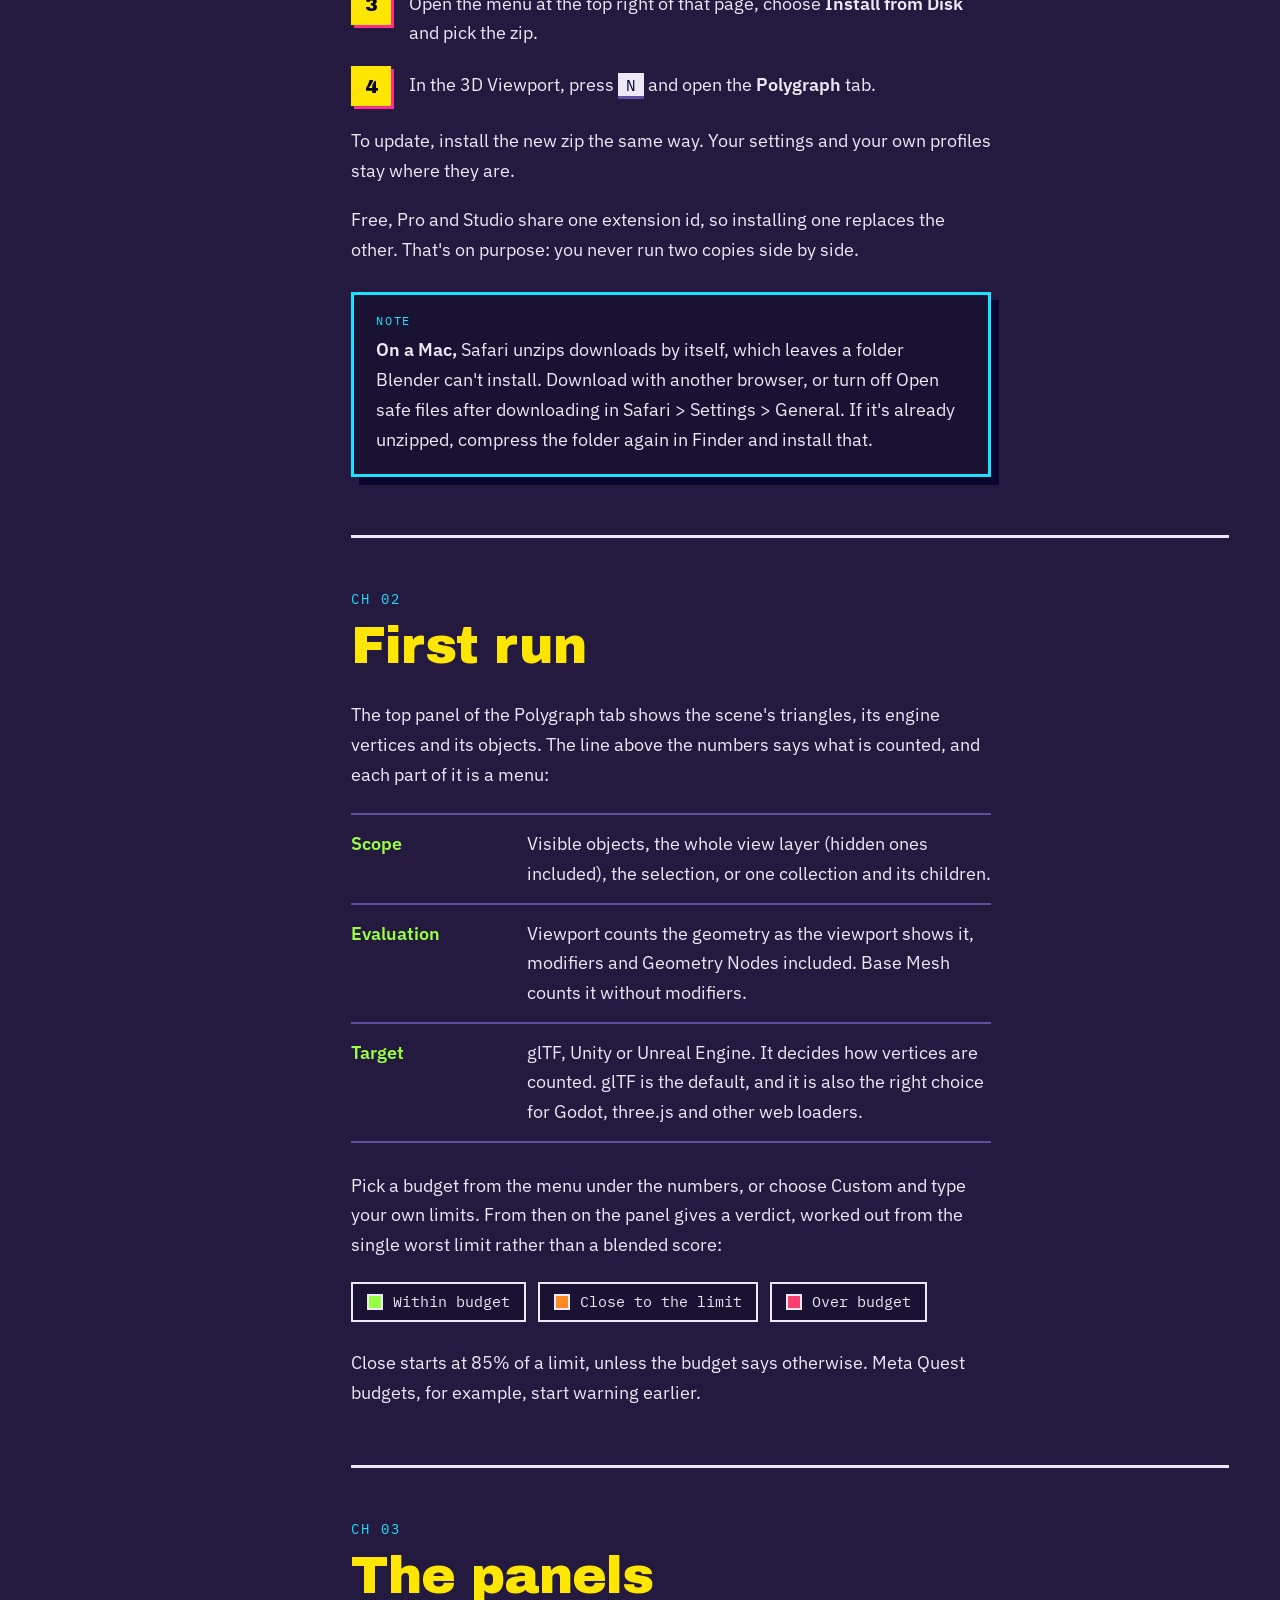
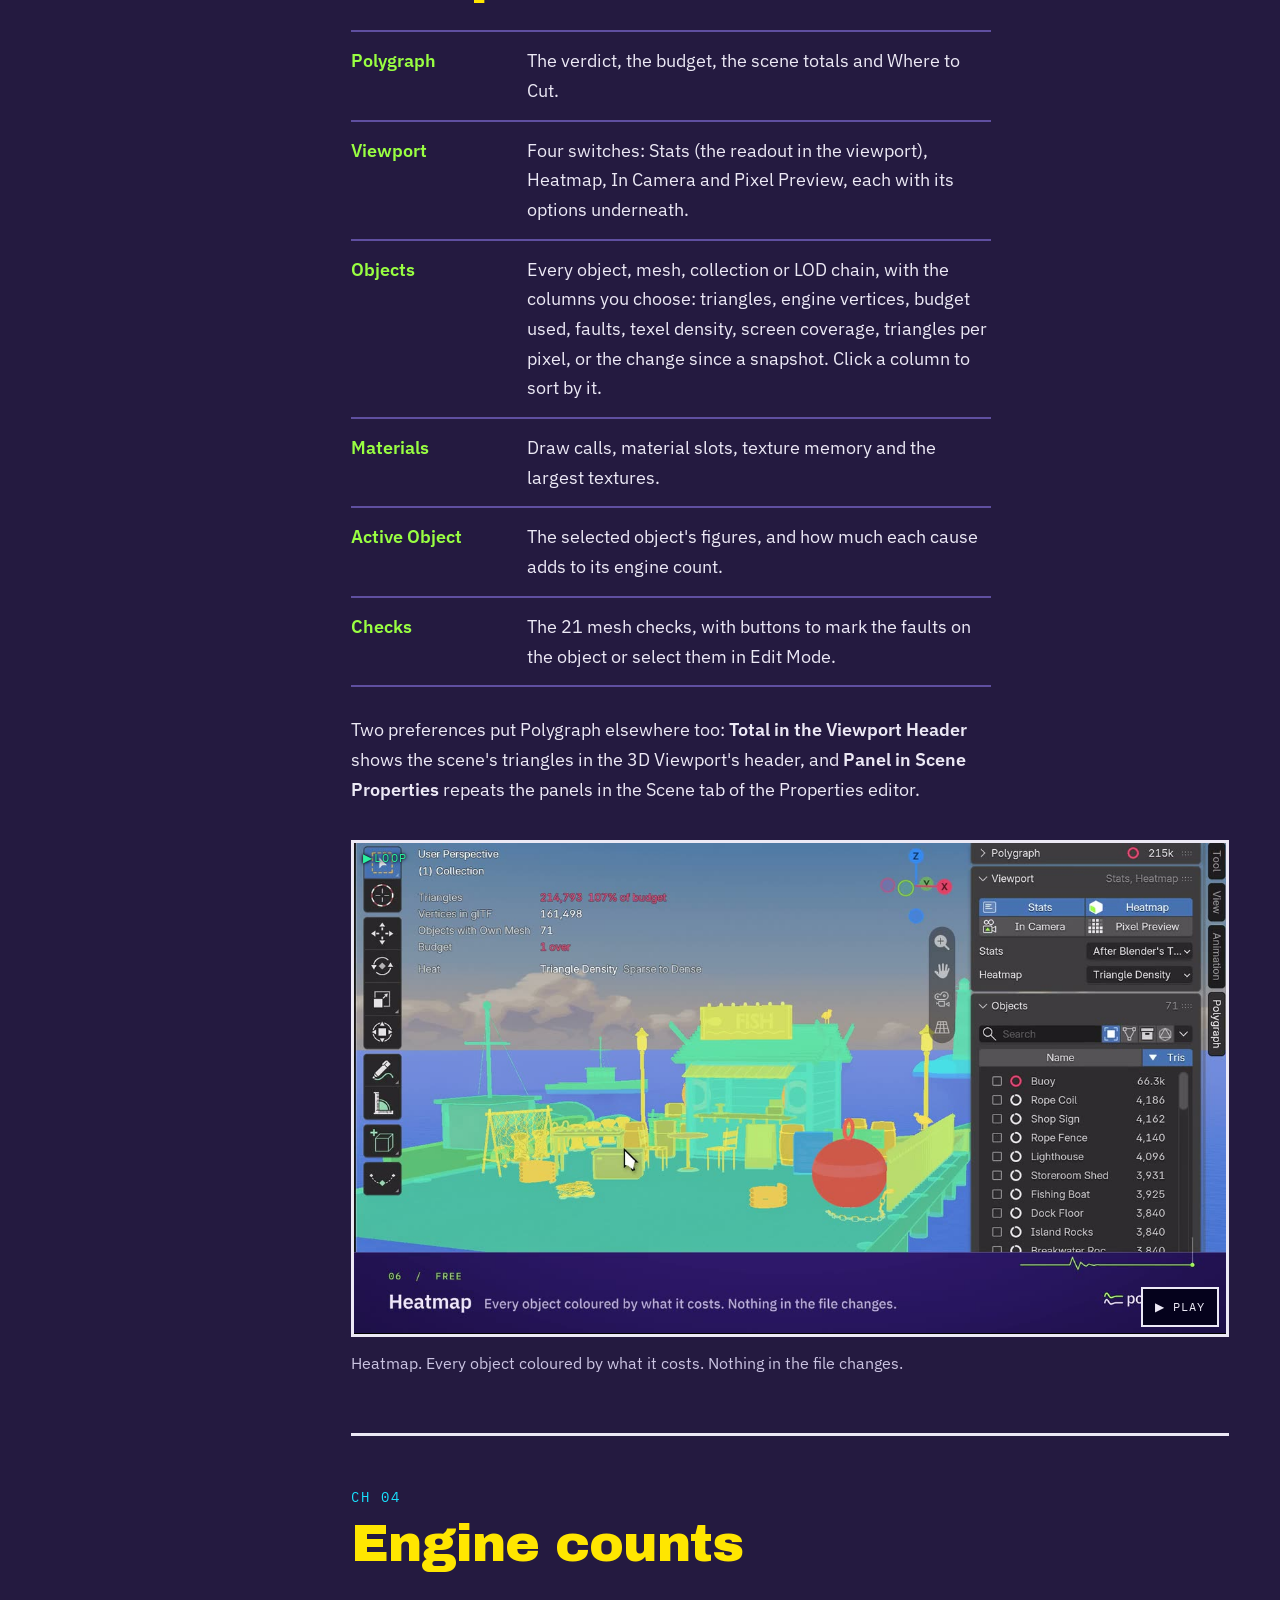
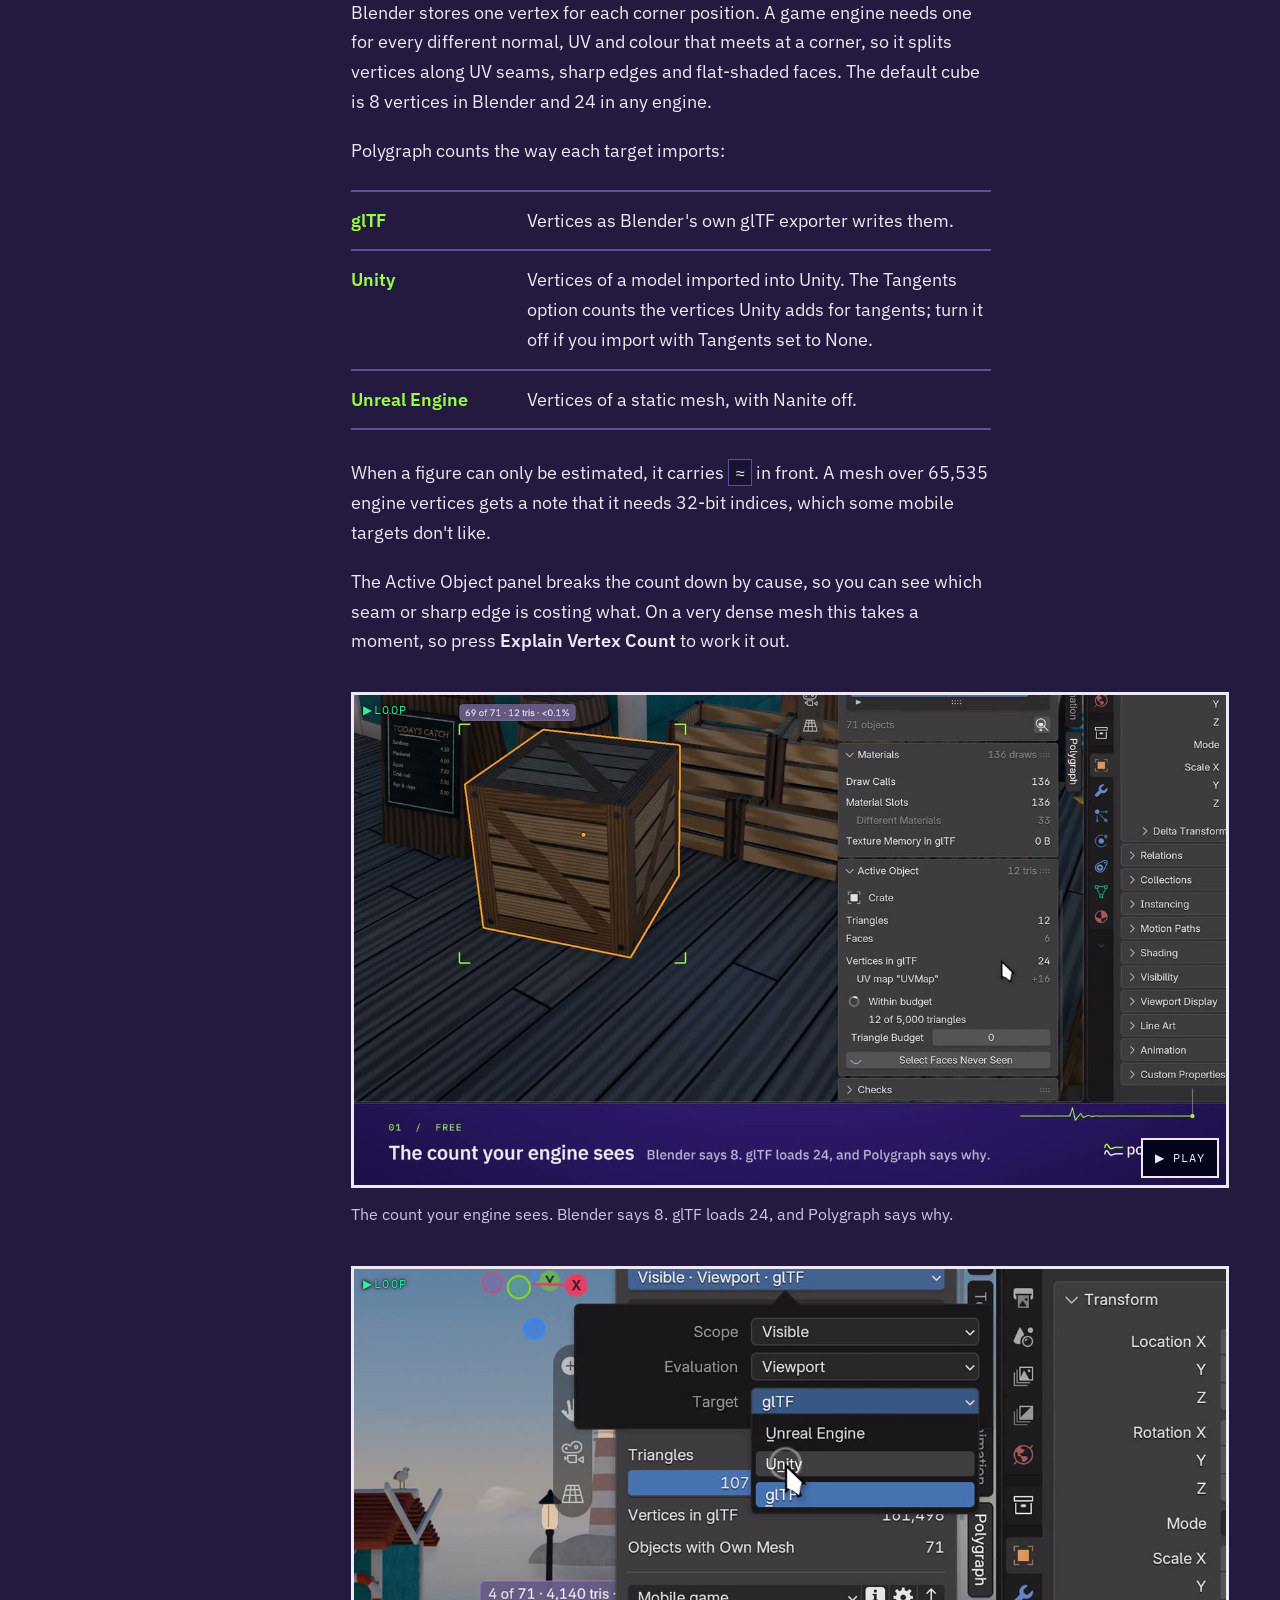
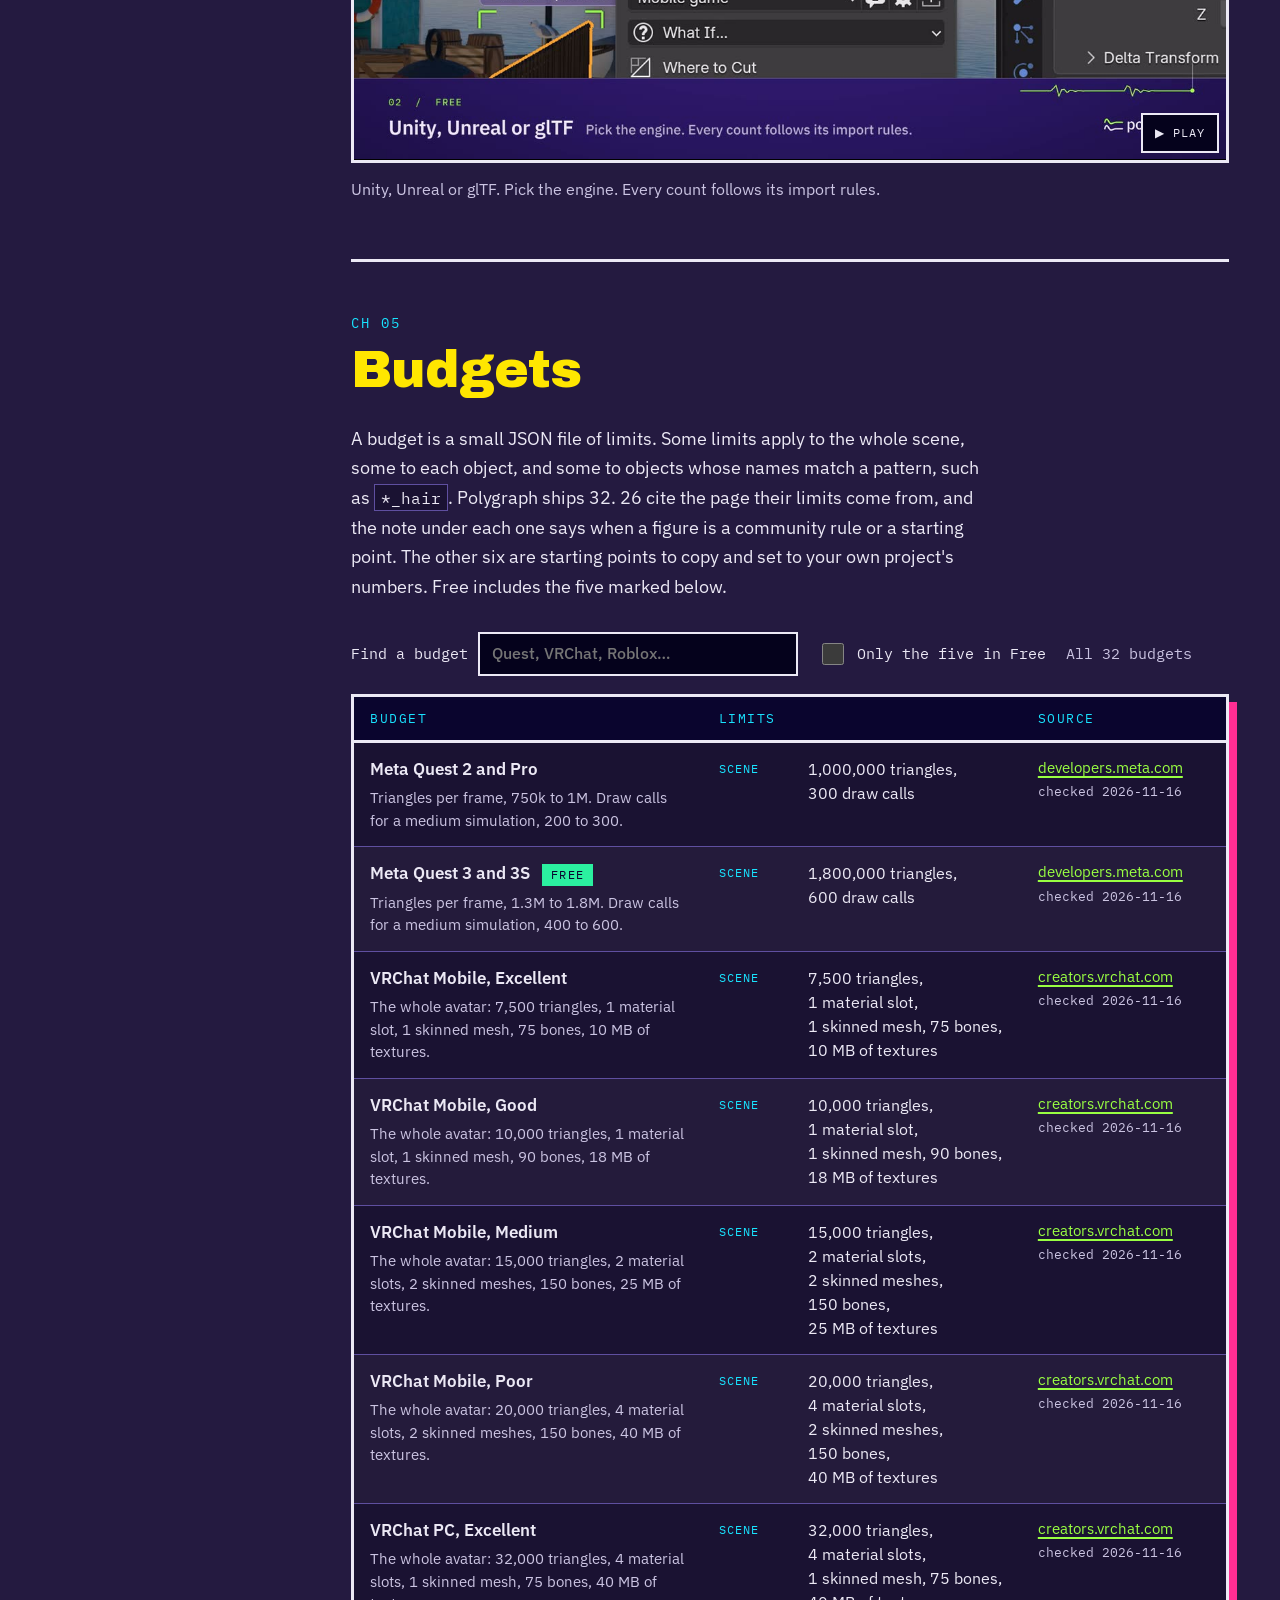
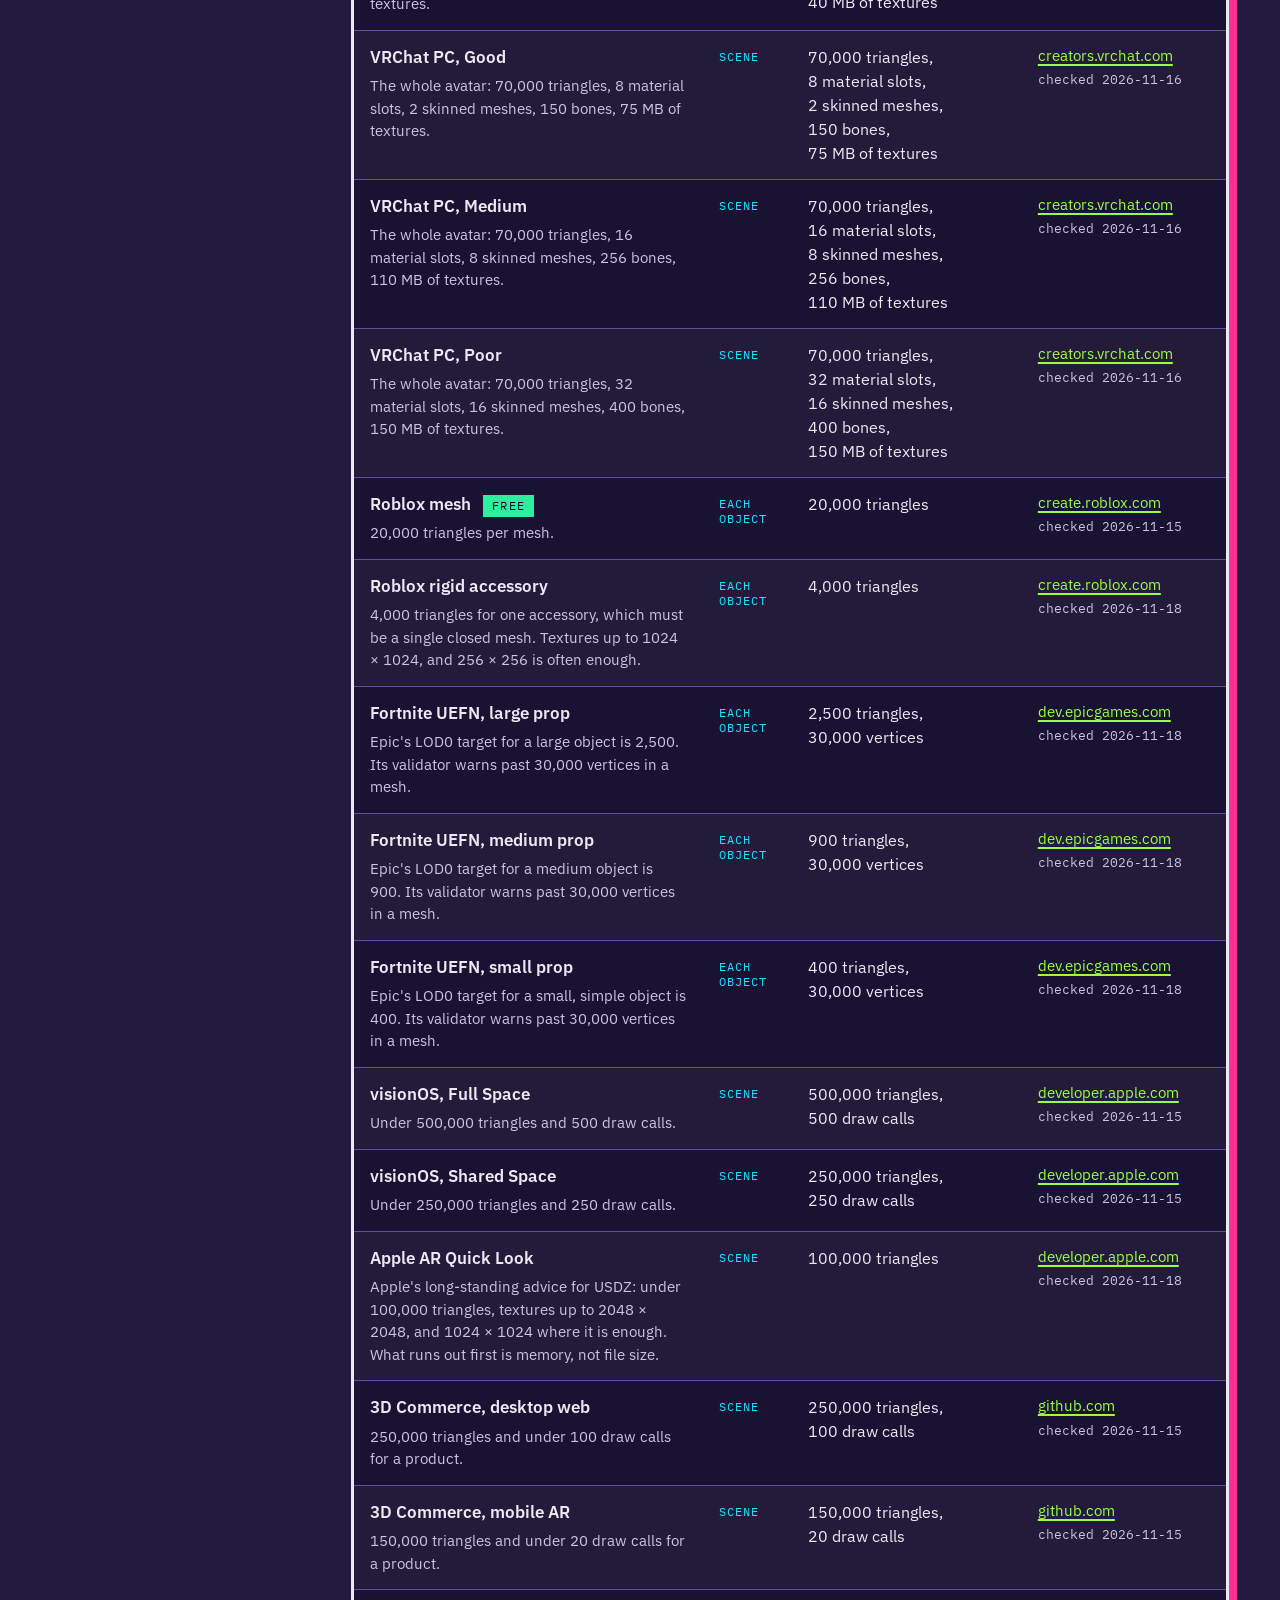
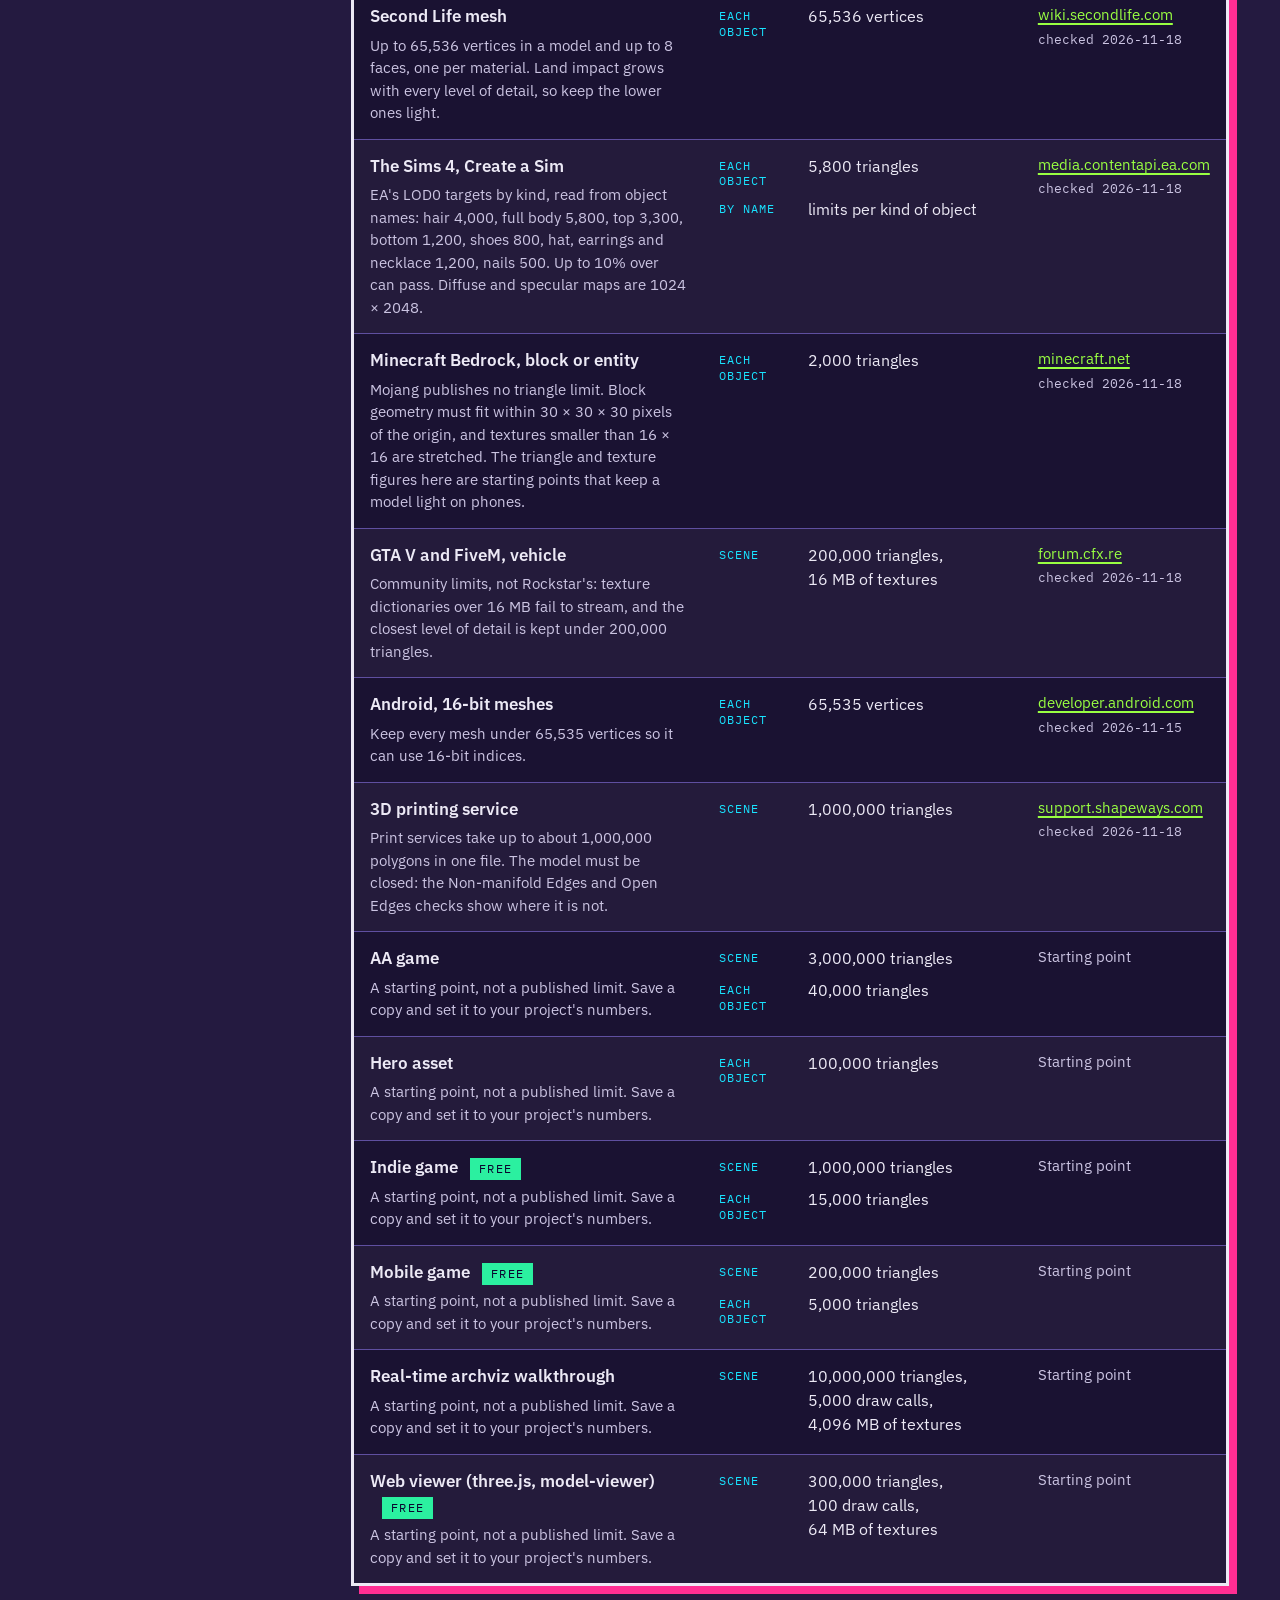
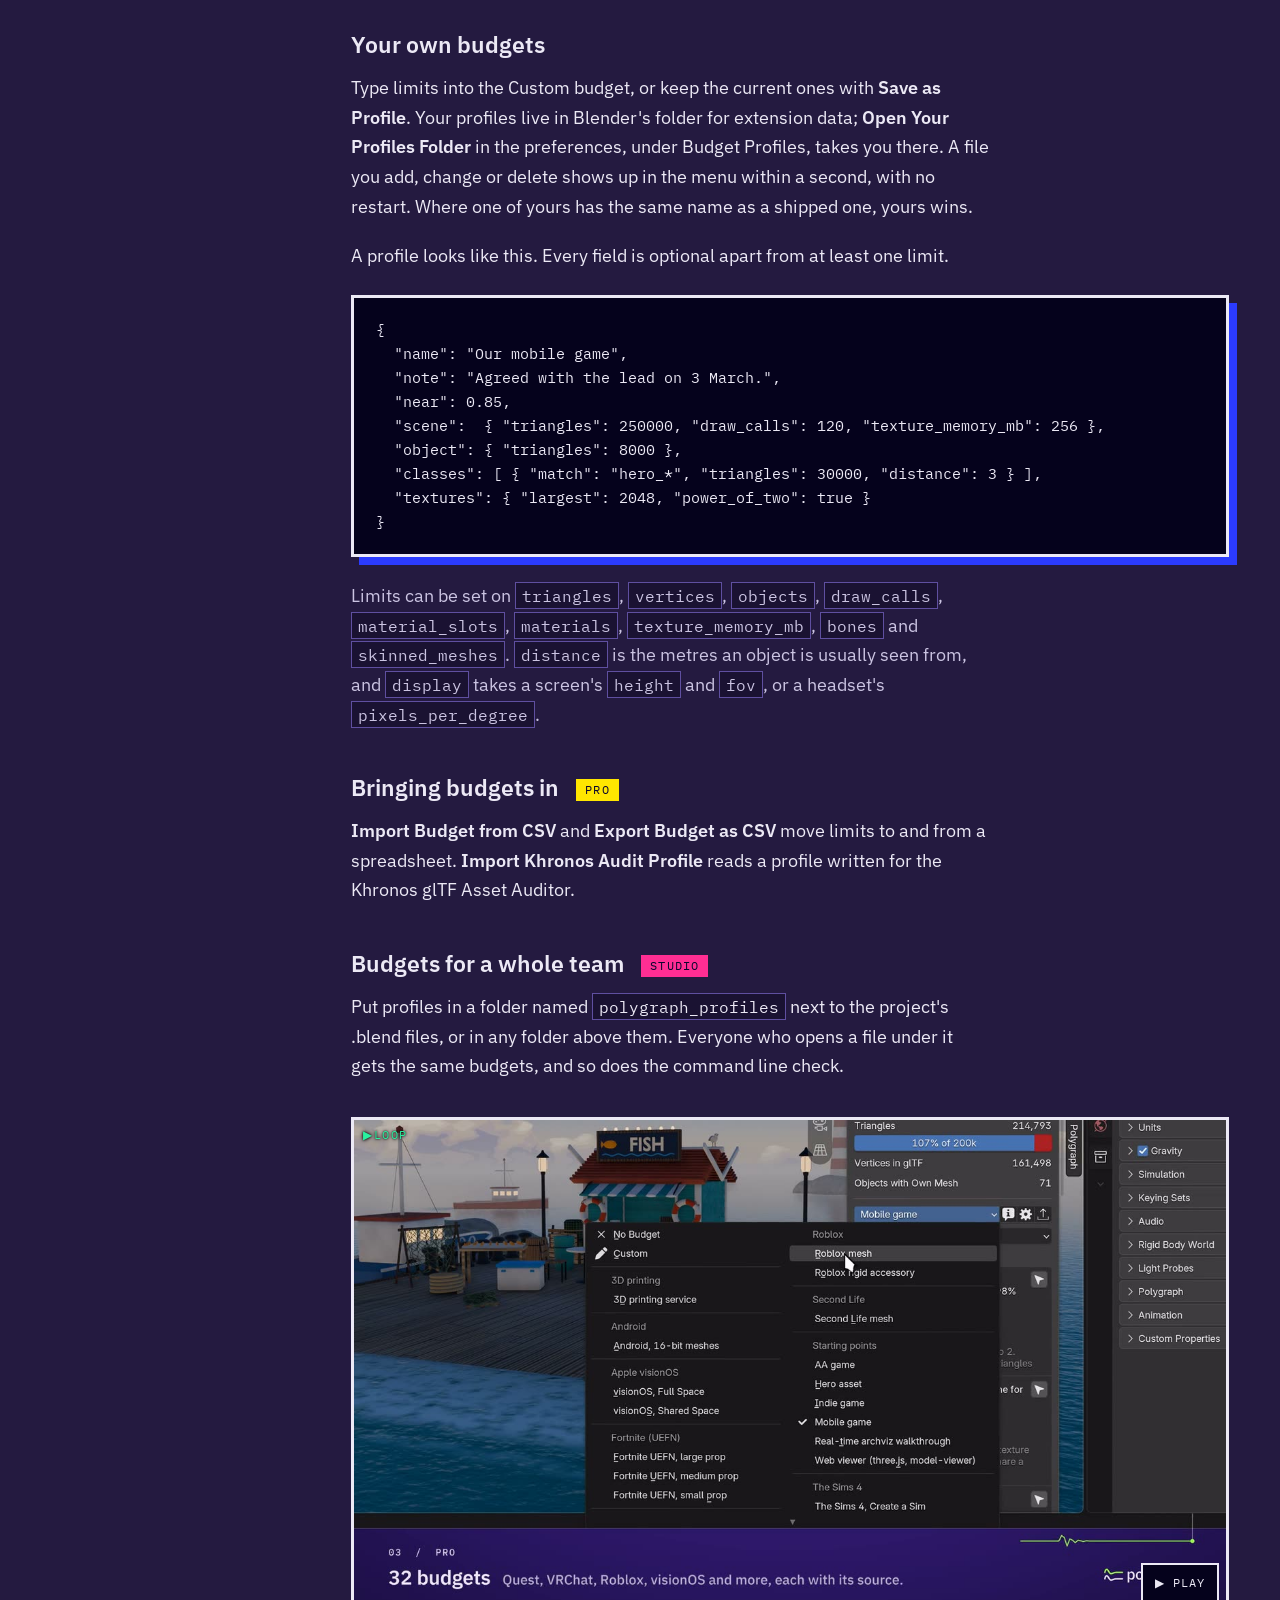
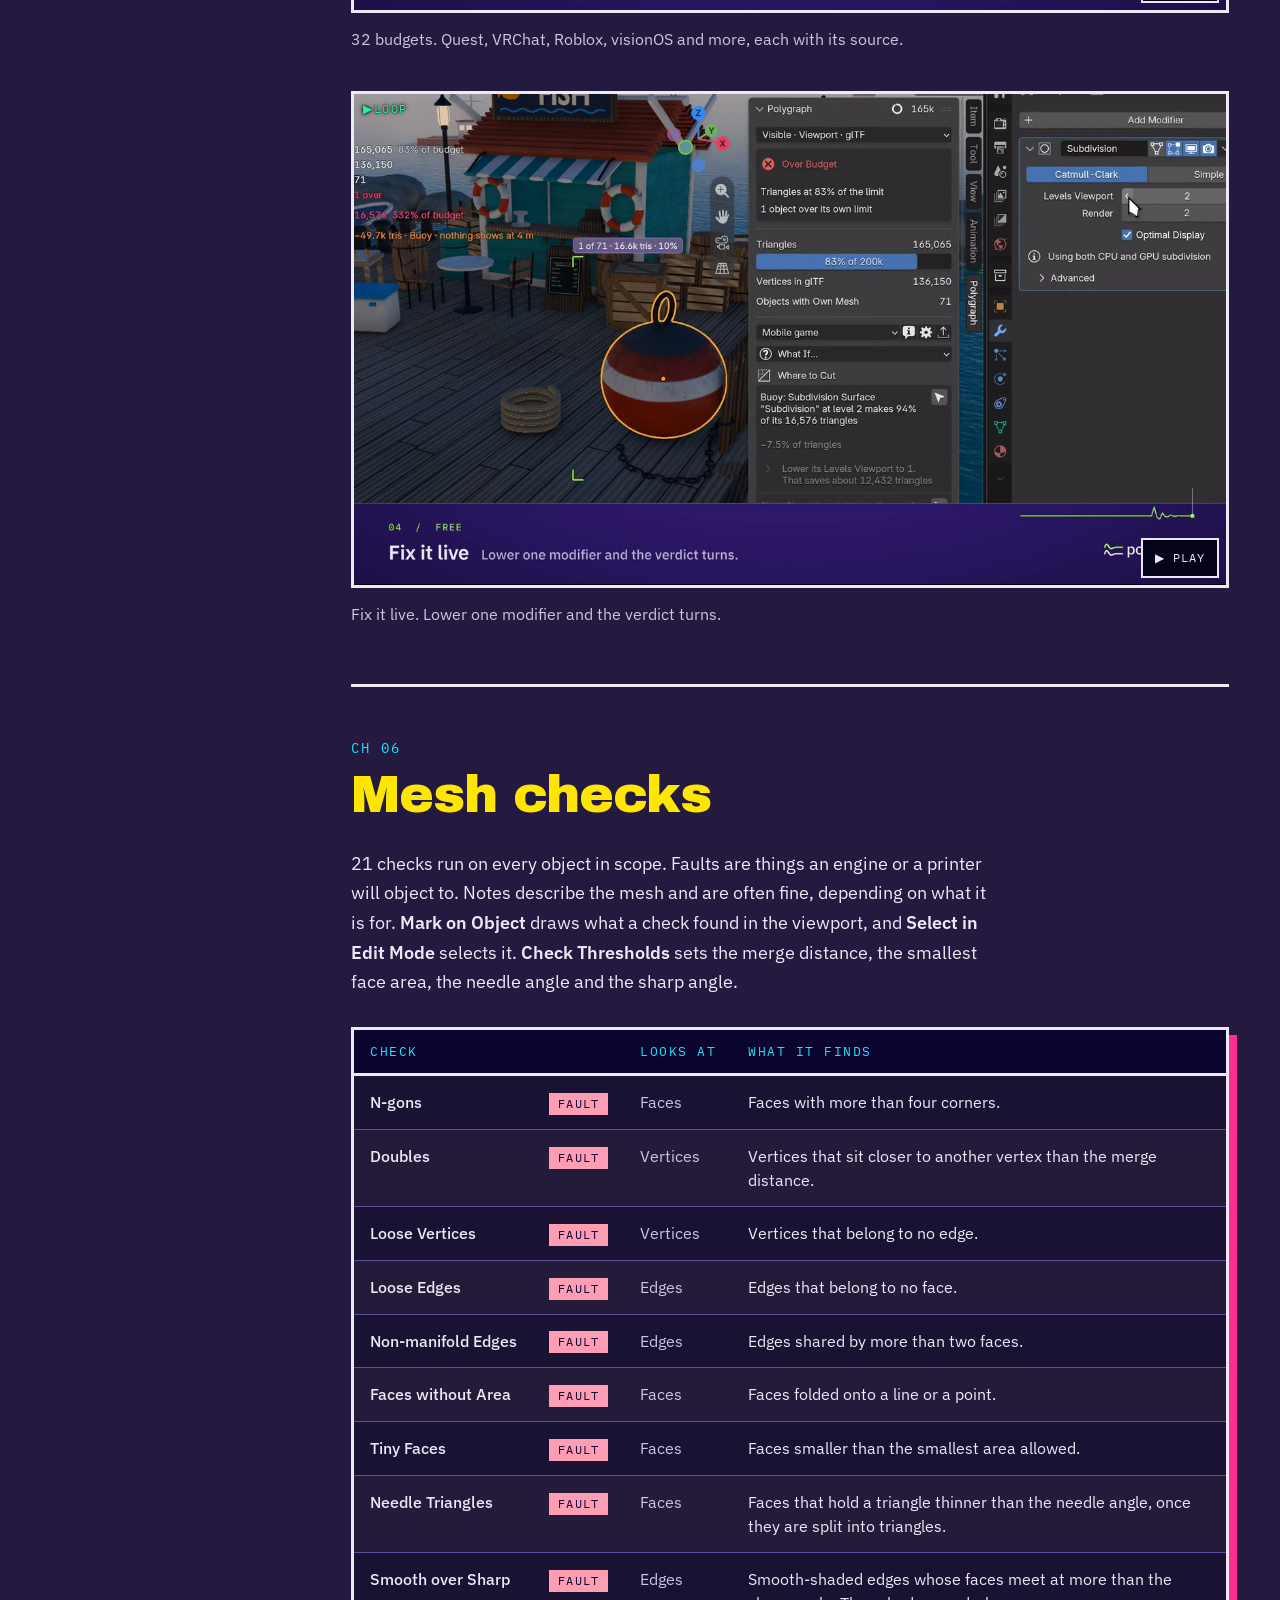
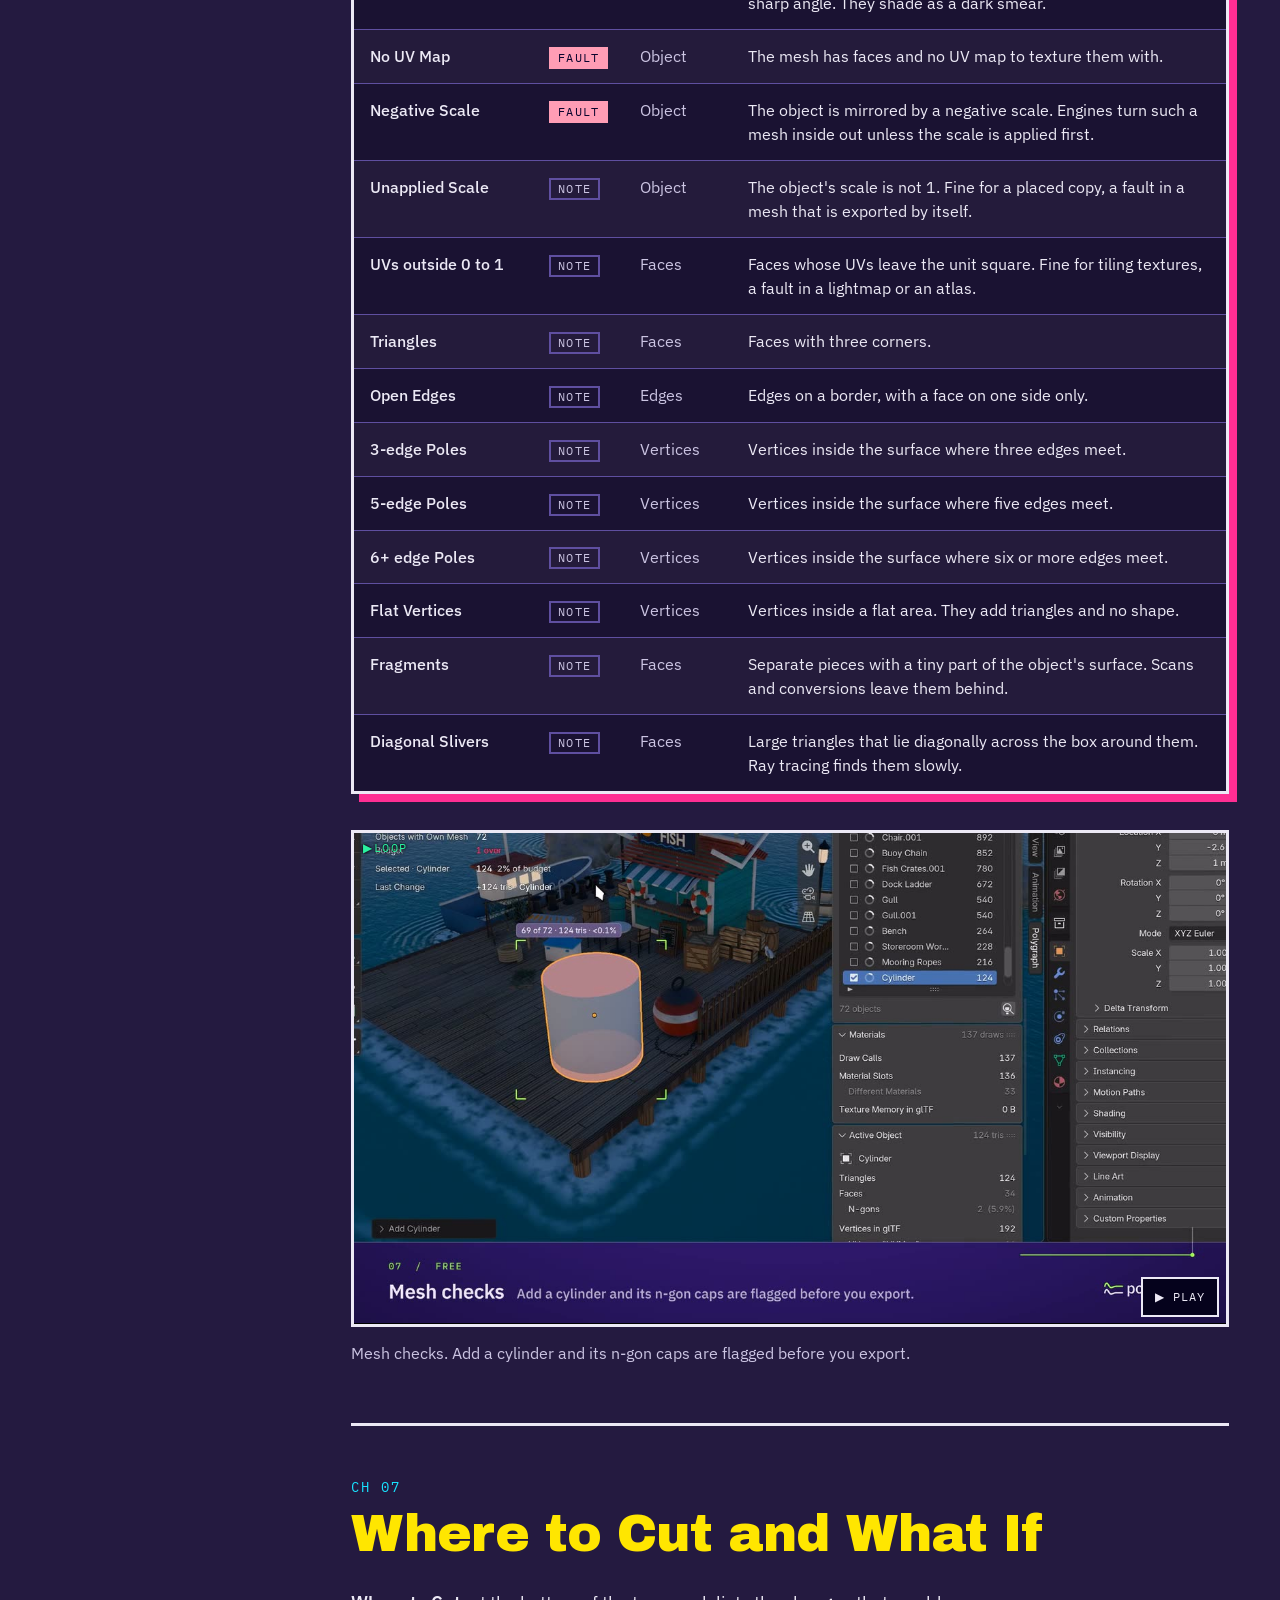
==== commit 88121418: "Common questions on the guide" ====
--- a/index.html
+++ b/index.html
@@ -26,7 +26,9 @@
 <link rel="preload" href="fonts/plex-sans.woff2" as="font" type="font/woff2" crossorigin>
 <link rel="preload" href="fonts/plex-mono.woff2" as="font" type="font/woff2" crossorigin>
 <link rel="stylesheet" href="pg.css">
-<script type="application/ld+json">{"@context":"https://schema.org","@graph":[{"@id":"https://duckinitiative.com/polygraph/#page","url":"https://duckinitiative.com/polygraph/","name":"Polygraph Guide","description":"How to install and use Polygraph, the Blender add-on that shows the vertex count your engine sees and checks it against a budget.","isPartOf":{"@id":"https://duckinitiative.com/#site"},"publisher":{"@id":"https://duckinitiative.com/#org"},"about":{"@id":"https://duckinitiative.com/polygraph/#software"},"inLanguage":"en","@type":"TechArticle","headline":"Polygraph Guide","author":{"@id":"https://duckinitiative.com/#org"},"image":"https://duckinitiative.com/polygraph/og.png","datePublished":"2026-12-08","dateModified":"2026-11-22","articleSection":["Install","First run","The panels","Engine counts","Budgets","Mesh checks","Where to Cut","Player's view","Reports","Preferences","Command line","Privacy","Editions","Changes","Help"],"mainEntity":{"@id":"https://duckinitiative.com/polygraph/#software"}},{"@type":"VideoObject","@id":"https://duckinitiative.com/polygraph/#trailer","name":"Polygraph trailer","description":"Polygraph in 84 seconds: the vertex count Unity, Unreal and glTF really load, checked against a budget inside Blender.","thumbnailUrl":"https://duckinitiative.com/polygraph/polygraph-trailer-poster.jpg","contentUrl":"https://duckinitiative.com/polygraph/polygraph-trailer-720.mp4","uploadDate":"2026-11-22","duration":"PT1M24S","inLanguage":"en","publisher":{"@id":"https://duckinitiative.com/#org"},"about":{"@id":"https://duckinitiative.com/polygraph/#software"}},{"@type":"SoftwareApplication","@id":"https://duckinitiative.com/polygraph/#software","name":"Polygraph","description":"Polygraph is a Blender add-on that shows the vertex count your game engine will really get, checks it against a real platform budget, and tells you what to cut first.","url":"https://duckinitiative.com/polygraph/","image":"https://duckinitiative.com/polygraph/og.png","applicationCategory":"DesignApplication","applicationSubCategory":"Blender add-on","operatingSystem":"Windows, macOS, Linux","softwareRequirements":"Blender 4.2 or later","softwareVersion":"1.0.0","datePublished":"2026-12-08","license":"https://www.gnu.org/licenses/gpl-3.0.html","softwareHelp":{"@type":"CreativeWork","url":"https://duckinitiative.com/polygraph/"},"releaseNotes":"https://duckinitiative.com/polygraph/#changes","author":{"@id":"https://duckinitiative.com/#org"},"publisher":{"@id":"https://duckinitiative.com/#org"},"brand":{"@id":"https://duckinitiative.com/#waddle"},"featureList":["Engine vertex counts for glTF, Unity and Unreal Engine","A verdict against 32 platform budgets, or limits you type in","21 mesh checks","Where to Cut: the changes that would save the most","What If, edit receipts and snapshots (Pro)","In Camera and Pixel Preview (Pro)","HTML, JSON, CSV and Markdown reports","Command line check with JUnit results and a Python API (Studio)"],"offers":[{"@type":"Offer","name":"Polygraph Free","price":"0","priceCurrency":"USD","url":"https://waddlebyduck.gumroad.com/l/polygraph-free","availabilityStarts":"2026-12-08","seller":{"@id":"https://duckinitiative.com/#org"}},{"@type":"Offer","name":"Polygraph Pro","price":"19","priceCurrency":"USD","url":"https://waddlebyduck.gumroad.com/l/polygraph","availabilityStarts":"2026-12-08","seller":{"@id":"https://duckinitiative.com/#org"},"description":"For one person. $25 from January 12, 2027.","priceValidUntil":"2027-01-11"},{"@type":"Offer","name":"Polygraph Studio","price":"249","priceCurrency":"USD","url":"https://waddlebyduck.gumroad.com/l/polygraph","availabilityStarts":"2026-12-08","seller":{"@id":"https://duckinitiative.com/#org"},"description":"For a team of five. $329 from January 12, 2027.","priceValidUntil":"2027-01-11"}]},{"@type":"Organization","@id":"https://duckinitiative.com/#org","name":"Duck Initiative","url":"https://duckinitiative.com/","logo":{"@type":"ImageObject","url":"https://duckinitiative.com/img/duck-512.png","width":512,"height":512},"description":"A small studio making add-ons for Blender. Its add-ons are sold under the label Waddle by Duck Initiative.","email":"hello@duckinitiative.com","brand":{"@type":"Brand","@id":"https://duckinitiative.com/#waddle","name":"Waddle by Duck Initiative","url":"https://duckinitiative.com/waddle.html"},"contactPoint":[{"@type":"ContactPoint","contactType":"customer support","email":"support@duckinitiative.com","availableLanguage":"en"},{"@type":"ContactPoint","contactType":"press","email":"hello@duckinitiative.com","availableLanguage":"en"}],"sameAs":["https://waddlebyduck.gumroad.com/","https://superhivemarket.com/creators/waddlebyduck","https://vimeo.com/duckinitiative","https://waddlebyduck.itch.io/","https://www.cgtrader.com/designers/waddlebyduck"]},{"@type":"BreadcrumbList","itemListElement":[{"@type":"ListItem","position":1,"name":"Duck Initiative","item":"https://duckinitiative.com/"},{"@type":"ListItem","position":2,"name":"Waddle","item":"https://duckinitiative.com/waddle.html"},{"@type":"ListItem","position":3,"name":"Blender add-ons","item":"https://duckinitiative.com/addons.html"},{"@type":"ListItem","position":4,"name":"Polygraph","item":"https://duckinitiative.com/polygraph/"}]}]}</script>
+<script type="application/ld+json">{"@context":"https://schema.org","@graph":[{"@id":"https://duckinitiative.com/polygraph/#page","url":"https://duckinitiative.com/polygraph/","name":"Polygraph Guide","description":"How to install and use Polygraph, the Blender add-on that shows the vertex count your engine sees and checks it against a budget.","isPartOf":{"@id":"https://duckinitiative.com/#site"},"publisher":{"@id":"https://duckinitiative.com/#org"},"about":{"@id":"https://duckinitiative.com/polygraph/#software"},"inLanguage":"en","@type":"TechArticle","headline":"Polygraph Guide","author":{"@id":"https://duckinitiative.com/#org"},"image":"https://duckinitiative.com/polygraph/og.png","datePublished":"2026-12-08","dateModified":"2026-11-23","articleSection":["Install","First run","The panels","Engine counts","Budgets","Mesh checks","Where to Cut","Player's view","Reports","Preferences","Command line","Privacy","Editions","Changes","Help","Questions"],"mainEntity":{"@id":"https://duckinitiative.com/polygraph/#software"}},{"@type":"FAQPage","@id":"https://duckinitiative.com/polygraph/#questions","url":"https://duckinitiative.com/polygraph/#questions","isPartOf":{"@id":"https://duckinitiative.com/polygraph/#page"},"inLanguage":"en","mainEntity":[{"@type":"Question","name":"Why does Unity show more vertices than Blender?","acceptedAnswer":{"@type":"Answer","text":"Blender stores one vertex for each corner position. A game engine needs one for every different normal, UV and colour that meets at a corner, so it splits vertices along UV seams, sharp edges and flat-shaded faces. The default cube is 8 vertices in Blender and 24 in any engine."}},{"@type":"Question","name":"Which engines does Polygraph count for?","acceptedAnswer":{"@type":"Answer","text":"glTF, Unity and Unreal Engine with Nanite off. Pick one and every count follows its import rules."}},{"@type":"Question","name":"Which platforms have budgets?","acceptedAnswer":{"@type":"Answer","text":"Meta Quest, VRChat on PC and mobile, Roblox, Fortnite UEFN, visionOS, Apple AR Quick Look, 3D Commerce, Second Life, The Sims 4, Minecraft Bedrock, GTA V and FiveM, and more: 32 in Pro and Studio, 5 in Free. 26 cite the page their limits come from."}},{"@type":"Question","name":"Is Free enough?","acceptedAnswer":{"@type":"Answer","text":"For knowing whether a scene fits, yes: engine counts, five budgets, the 21 mesh checks, the top three cuts and the HTML report."}},{"@type":"Question","name":"Does it need an account or the internet?","acceptedAnswer":{"@type":"Answer","text":"No. There is no account and no licence key, and Polygraph works offline."}},{"@type":"Question","name":"Which Blender versions?","acceptedAnswer":{"@type":"Answer","text":"Blender 4.2 and later, on Windows, macOS and Linux."}}]},{"@type":"VideoObject","@id":"https://duckinitiative.com/polygraph/#trailer","name":"Polygraph trailer","description":"Polygraph in 84 seconds: the vertex count Unity, Unreal and glTF really load, checked against a budget inside Blender.","thumbnailUrl":"https://duckinitiative.com/polygraph/polygraph-trailer-poster.jpg","contentUrl":"https://duckinitiative.com/polygraph/polygraph-trailer-720.mp4","uploadDate":"2026-11-22","duration":"PT1M24S","inLanguage":"en","publisher":{"@id":"https://duckinitiative.com/#org"},"about":{"@id":"https://duckinitiative.com/polygraph/#software"}},{"@type":"SoftwareApplication","@id":"https://duckinitiative.com/polygraph/#software","name":"Polygraph","description":"Polygraph is a Blender add-on that shows the vertex count your game engine will really get, checks it against a real platform budget, and tells you what to cut first.","url":"https://duckinitiative.com/polygraph/","image":"https://duckinitiative.com/polygraph/og.png","applicationCategory":"DesignApplication","applicationSubCategory":"Blender add-on","operatingSystem":"Windows, macOS, Linux","softwareRequirements":"Blender 4.2 or later","softwareVersion":"1.0.0","datePublished":"2026-12-08","license":"https://www.gnu.org/licenses/gpl-3.0.html","softwareHelp":{"@type":"CreativeWork","url":"https://duckinitiative.com/polygraph/"},"releaseNotes":"https://duckinitiative.com/polygraph/#changes","author":{"@id":"https://duckinitiative.com/#org"},"publisher":{"@id":"https://duckinitiative.com/#org"},"brand":{"@id":"https://duckinitiative.com/#waddle"},"featureList":["Engine vertex counts for glTF, Unity and Unreal Engine","A verdict against 32 platform budgets, or limits you type in","21 mesh checks","Where to Cut: the changes that would save the most","What If, edit receipts and snapshots (Pro)","In Camera and Pixel Preview (Pro)","HTML, JSON, CSV and Markdown reports","Command line check with JUnit results and a Python API (Studio)"],"offers":[{"@type":"Offer","name":"Polygraph Free","price":"0","priceCurrency":"USD","url":"https://waddlebyduck.gumroad.com/l/polygraph-free","availabilityStarts":"2026-12-08","seller":{"@id":"https://duckinitiative.com/#org"}},{"@type":"Offer","name":"Polygraph Pro","price":"19","priceCurrency":"USD","url":"https://waddlebyduck.gumroad.com/l/polygraph","availabilityStarts":"2026-12-08","seller":{"@id":"https://duckinitiative.com/#org"},"description":"For one person. $25 from January 12, 2027.","priceValidUntil":"2027-01-11"},{"@type":"Offer","name":"Polygraph Studio","price":"249","priceCurrency":"USD","url":"https://waddlebyduck.gumroad.com/l/polygraph","availabilityStarts":"2026-12-08","seller":{"@id":"https://duckinitiative.com/#org"},"description":"For a team of five. $329 from January 12, 2027.","priceValidUntil":"2027-01-11"}]},{"@type":"Organization","@id":"https://duckinitiative.com/#org","name":"Duck Initiative","url":"https://duckinitiative.com/","logo":{"@type":"ImageObject","url":"https://duckinitiative.com/img/duck-512.png","width":512,"height":512},"description":"A small studio making add-ons for Blender. Its add-ons are sold under the label Waddle by Duck Initiative.","email":"hello@duckinitiative.com","brand":{"@type":"Brand","@id":"https://duckinitiative.com/#waddle","name":"Waddle by Duck Initiative","url":"https://duckinitiative.com/waddle.html"},"contactPoint":[{"@type":"ContactPoint","contactType":"customer support","email":"support@duckinitiative.com","availableLanguage":"en"},{"@type":"ContactPoint","contactType":"press","email":"hello@duckinitiative.com","availableLanguage":"en"}],"sameAs":["https://waddlebyduck.gumroad.com/","https://superhivemarket.com/creators/waddlebyduck","https://vimeo.com/duckinitiative","https://waddlebyduck.itch.io/","https://www.cgtrader.com/designers/waddlebyduck"]},{"@type":"BreadcrumbList","itemListElement":[{"@type":"ListItem","position":1,"name":"Duck Initiative","item":"https://duckinitiative.com/"},{"@type":"ListItem","position":2,"name":"Waddle","item":"https://duckinitiative.com/waddle.html"},{"@type":"ListItem","position":3,"name":"Blender add-ons","item":"https://duckinitiative.com/addons.html"},{"@type":"ListItem","position":4,"name":"Polygraph","item":"https://duckinitiative.com/polygraph/"}]}]}</script>
+<script data-goatcounter="https://duckinitiative.goatcounter.com/count" async src="/assets/js/count.js"></script>
+<script defer src="/assets/js/clicks.js"></script>
 </head>
 <body>
 <a class="skip" href="#main">Skip to the content</a>
@@ -53,7 +55,7 @@
 </svg>
 </div></div>
 <div class="wrap">
-<nav class="index" aria-label="Contents"><div class="eyebrow">Contents</div><ol><li><a href="#install">Install</a></li><li><a href="#first-run">First run</a></li><li><a href="#panels">The panels</a></li><li><a href="#engine-counts">Engine counts</a></li><li><a href="#budgets">Budgets</a></li><li><a href="#checks">Mesh checks</a></li><li><a href="#cut">Where to Cut</a></li><li><a href="#players-view">Player's view</a></li><li><a href="#reports">Reports</a></li><li><a href="#preferences">Preferences</a></li><li><a href="#pipeline">Command line</a></li><li><a href="#privacy">Privacy</a></li><li><a href="#editions">Editions</a></li><li><a href="#changes">Changes</a></li><li><a href="#help">Help</a></li></ol></nav>
+<nav class="index" aria-label="Contents"><div class="eyebrow">Contents</div><ol><li><a href="#install">Install</a></li><li><a href="#first-run">First run</a></li><li><a href="#panels">The panels</a></li><li><a href="#engine-counts">Engine counts</a></li><li><a href="#budgets">Budgets</a></li><li><a href="#checks">Mesh checks</a></li><li><a href="#cut">Where to Cut</a></li><li><a href="#players-view">Player's view</a></li><li><a href="#reports">Reports</a></li><li><a href="#preferences">Preferences</a></li><li><a href="#pipeline">Command line</a></li><li><a href="#privacy">Privacy</a></li><li><a href="#editions">Editions</a></li><li><a href="#changes">Changes</a></li><li><a href="#help">Help</a></li><li><a href="#questions">Questions</a></li></ol></nav>
 <main id="main">
 <figure class="film"><video aria-label="The Polygraph trailer" controls playsinline preload="none" poster="polygraph-trailer-poster.jpg" width="1920" height="1080"><source src="polygraph-trailer.webm" type="video/webm"><source src="polygraph-trailer-720.mp4" type="video/mp4"></video><figcaption>Polygraph in 84 seconds. <a href="https://github.com/atahangatz/polygraph/releases/download/press-kit-1.0/polygraph-trailer.mp4">Download it in full quality</a> (MP4, 1920 × 1080).</figcaption></figure>
 <section id="install"><h2><span class="no" aria-hidden="true">01</span>Install</h2>
@@ -344,6 +346,21 @@
 <p>Found a bug or a wrong figure? Open an issue on the <a href="https://github.com/atahangatz/polygraph/issues">Issues page</a> with your Blender version, your system and a screenshot of the Polygraph tab. Pro and Studio customers can also write to <a href="mailto:support@duckinitiative.com">support@duckinitiative.com</a>, and Studio questions are answered within two working days.</p>
 <p>Refunds are on the <a href="refunds/">Refunds</a> page.</p>
 
+</section><section id="questions"><h2><span class="no" aria-hidden="true">16</span>Questions</h2>
+
+<h3 style="margin-top: 6px">Why does Unity show more vertices than Blender?</h3>
+<p>Blender stores one vertex for each corner position. A game engine needs one for every different normal, UV and colour that meets at a corner, so it splits vertices along UV seams, sharp edges and flat-shaded faces. The default cube is 8 vertices in Blender and 24 in any engine.</p>
+<h3>Which engines does Polygraph count for?</h3>
+<p>glTF, Unity and Unreal Engine with Nanite off. Pick one and every count follows its import rules.</p>
+<h3>Which platforms have budgets?</h3>
+<p>Meta Quest, VRChat on PC and mobile, Roblox, Fortnite UEFN, visionOS, Apple AR Quick Look, 3D Commerce, Second Life, The Sims 4, Minecraft Bedrock, GTA V and FiveM, and more: 32 in Pro and Studio, 5 in Free. 26 cite the page their limits come from.</p>
+<h3>Is Free enough?</h3>
+<p>For knowing whether a scene fits, yes: engine counts, five budgets, the 21 mesh checks, the top three cuts and the HTML report.</p>
+<h3>Does it need an account or the internet?</h3>
+<p>No. There is no account and no licence key, and Polygraph works offline.</p>
+<h3>Which Blender versions?</h3>
+<p>Blender 4.2 and later, on Windows, macOS and Linux.</p>
+
 </section>
 </main>
 </div>
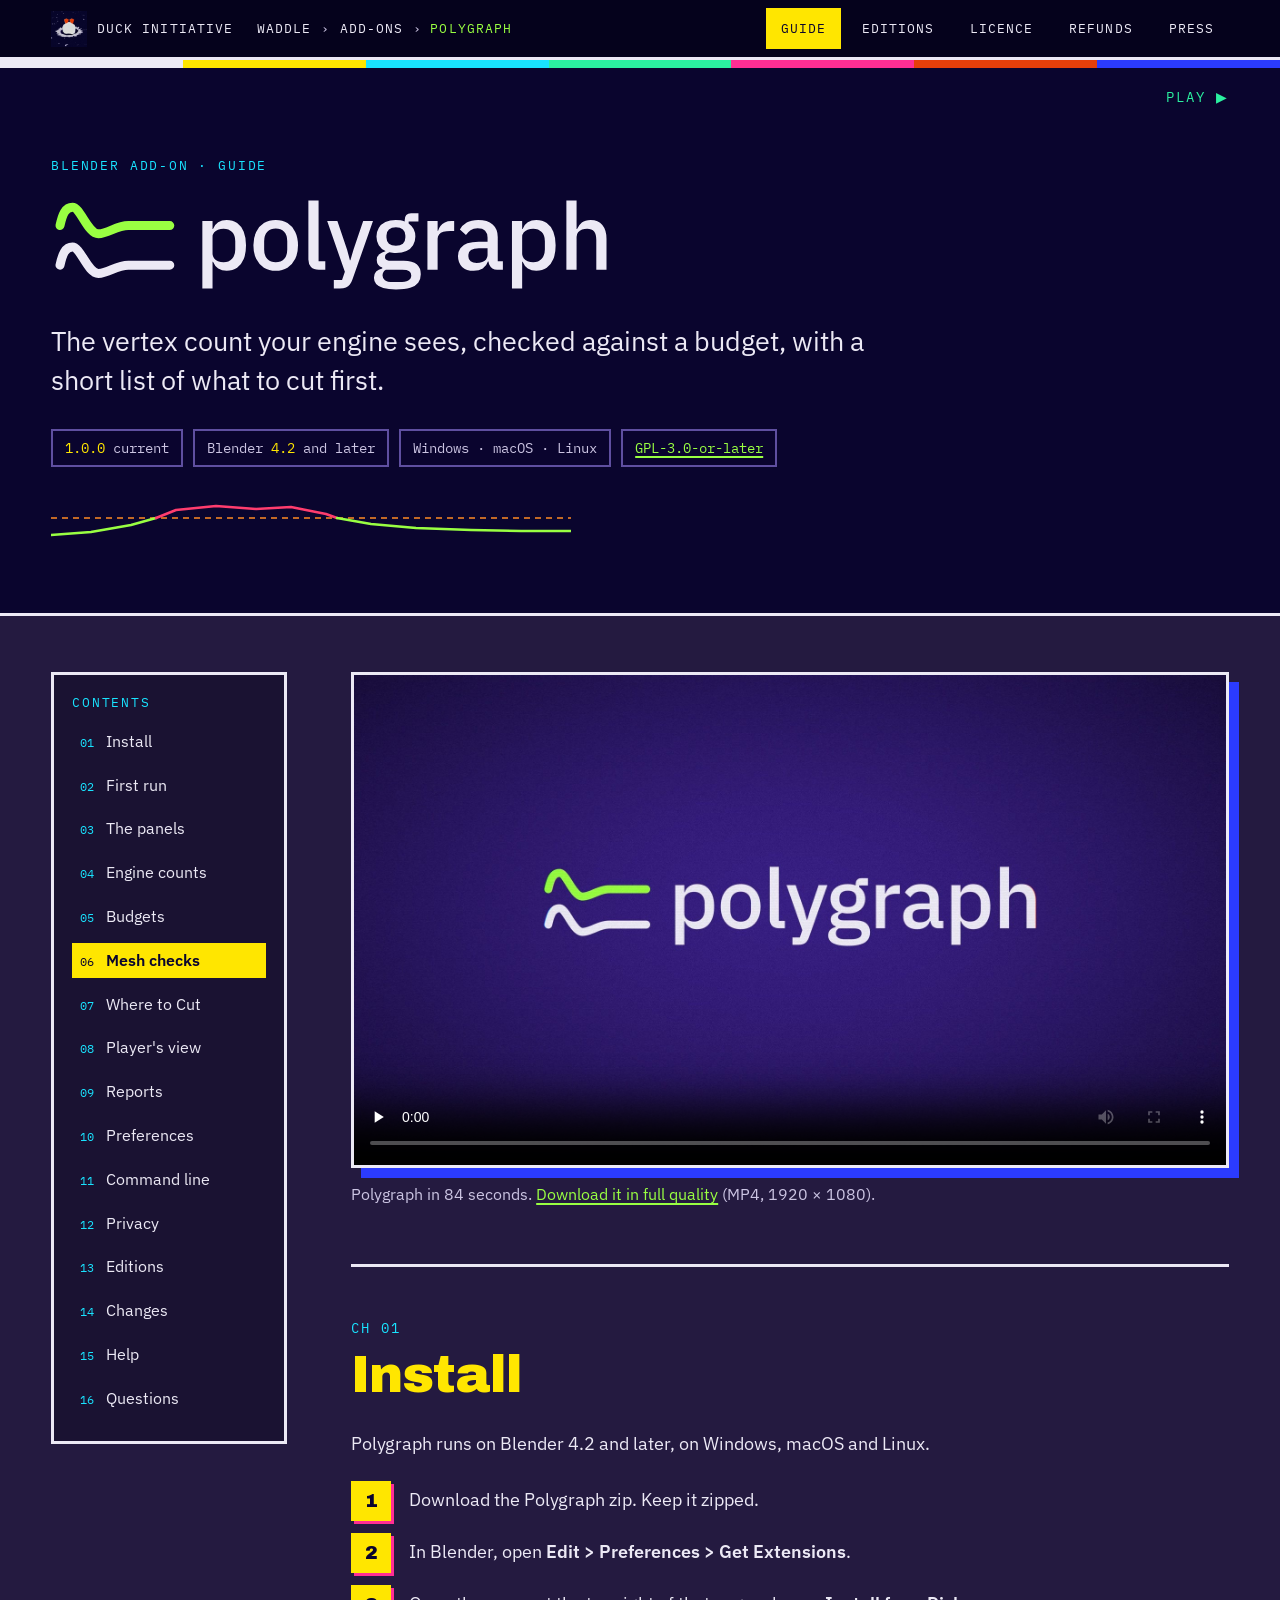
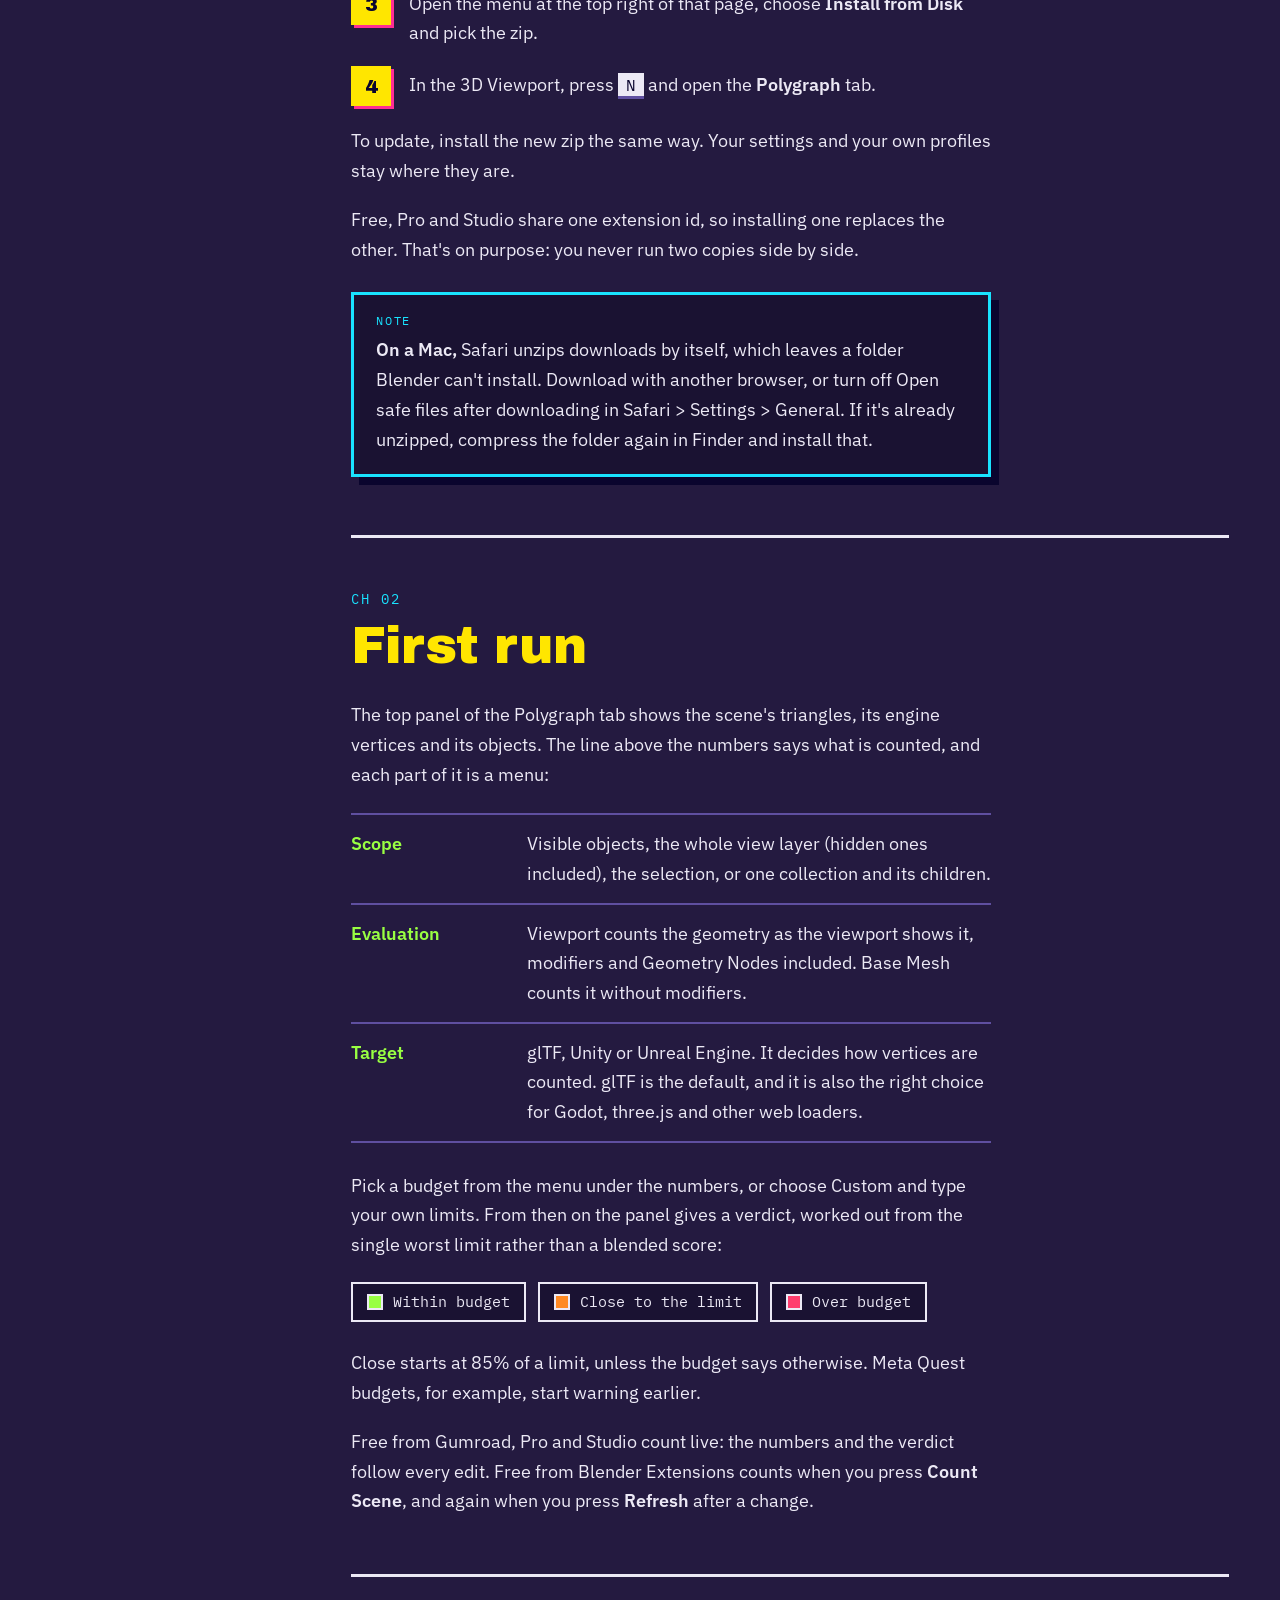
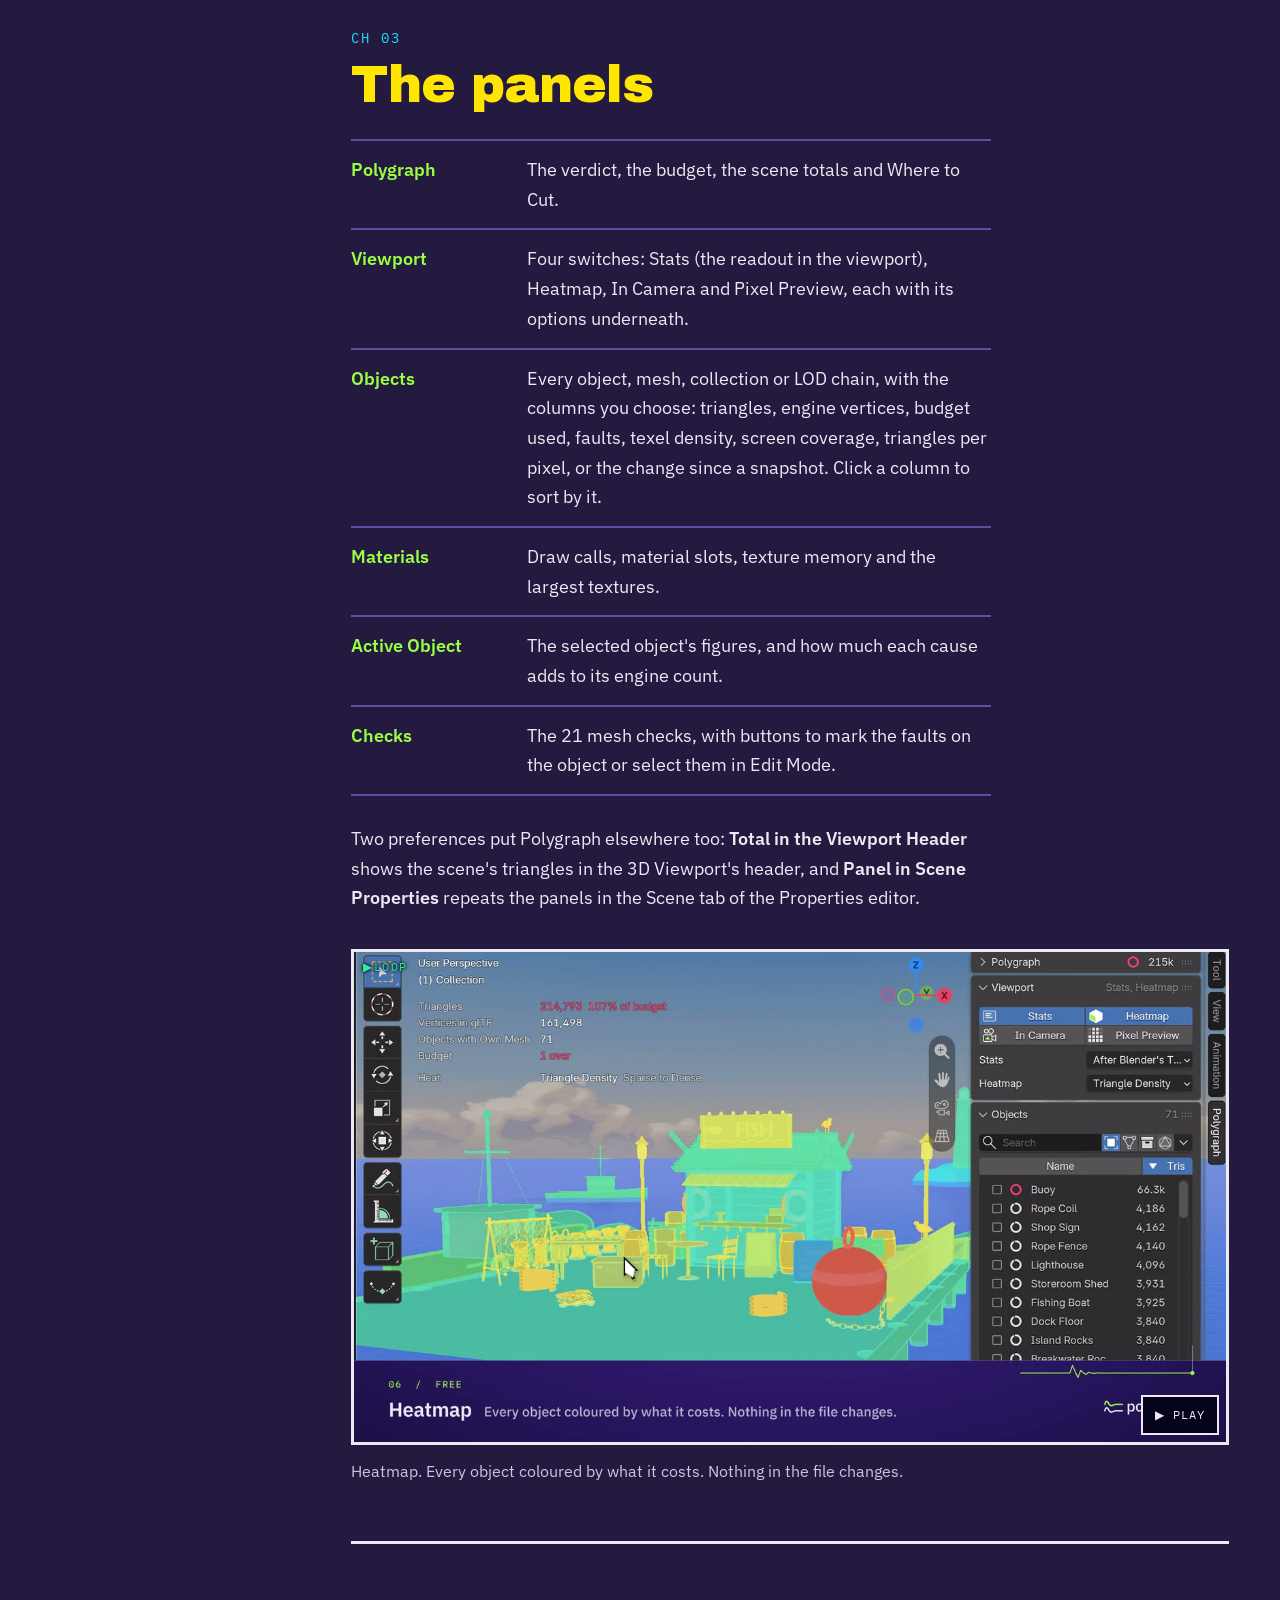
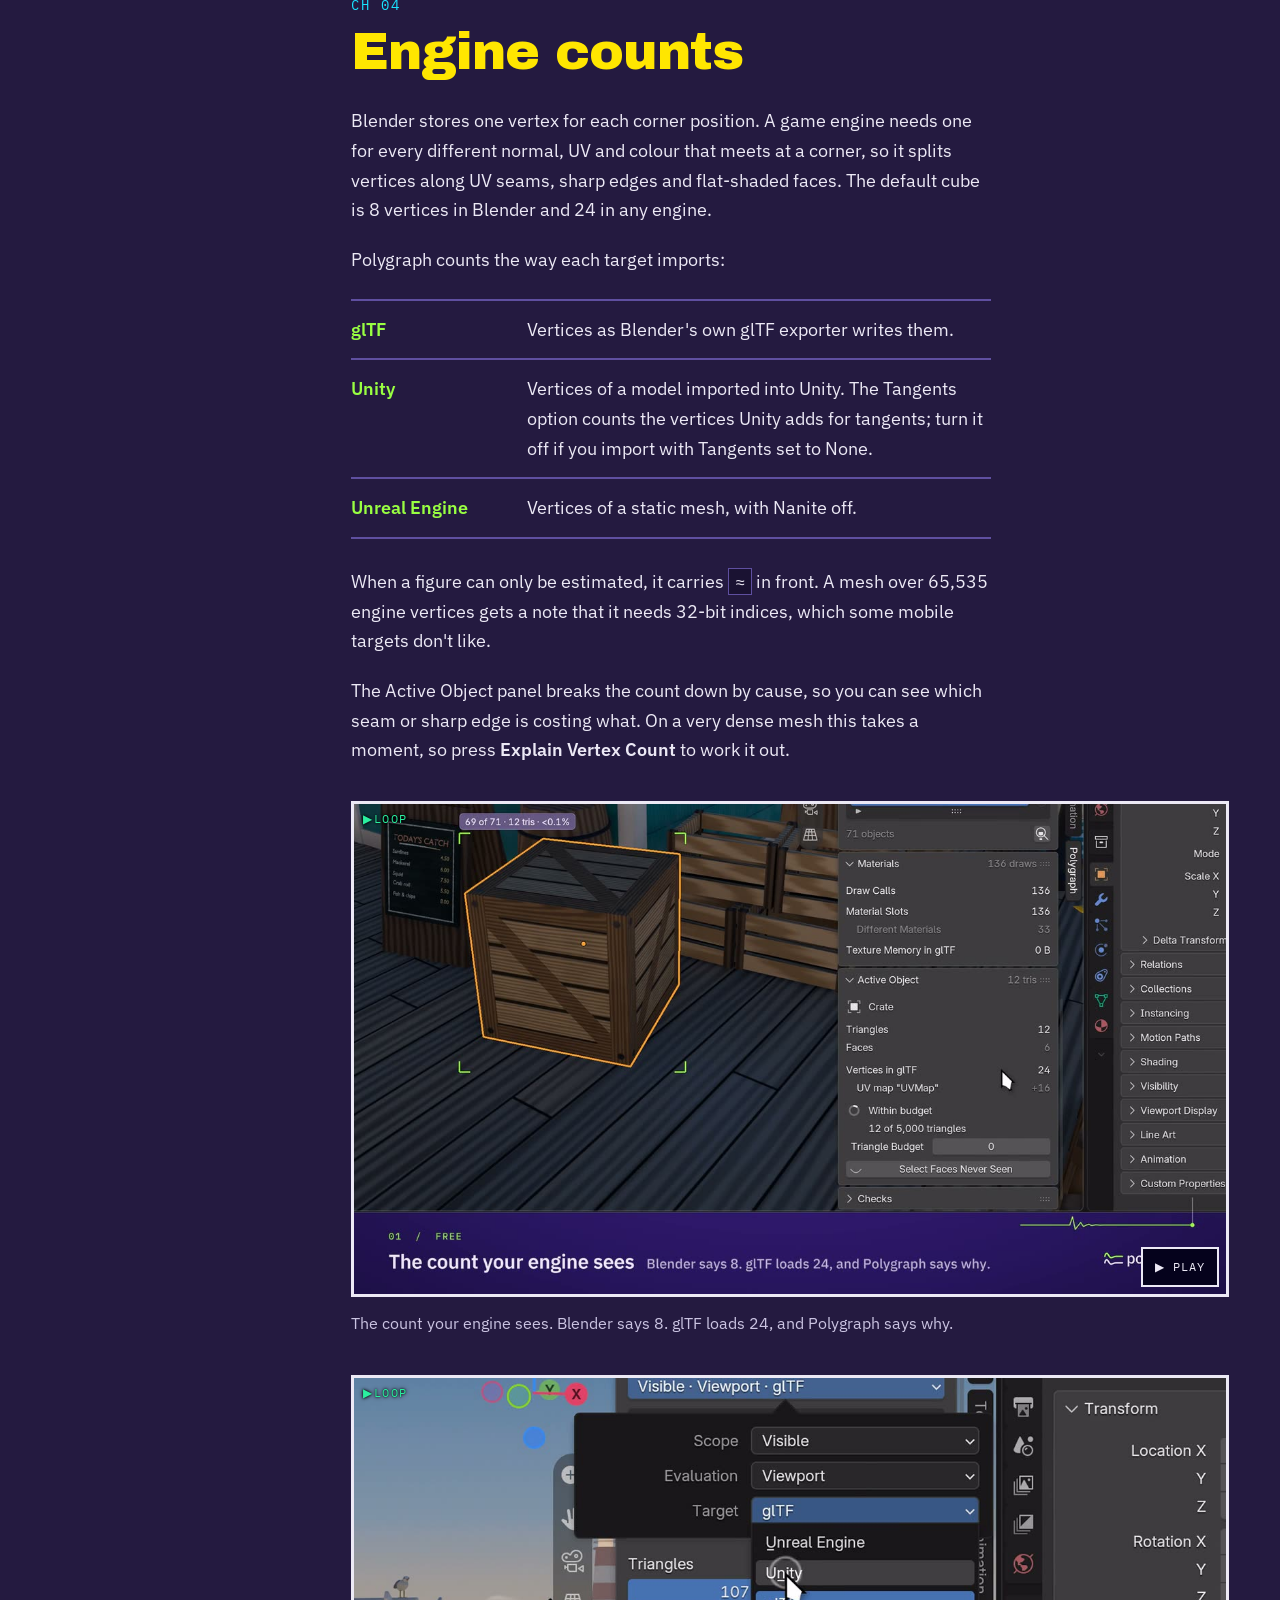
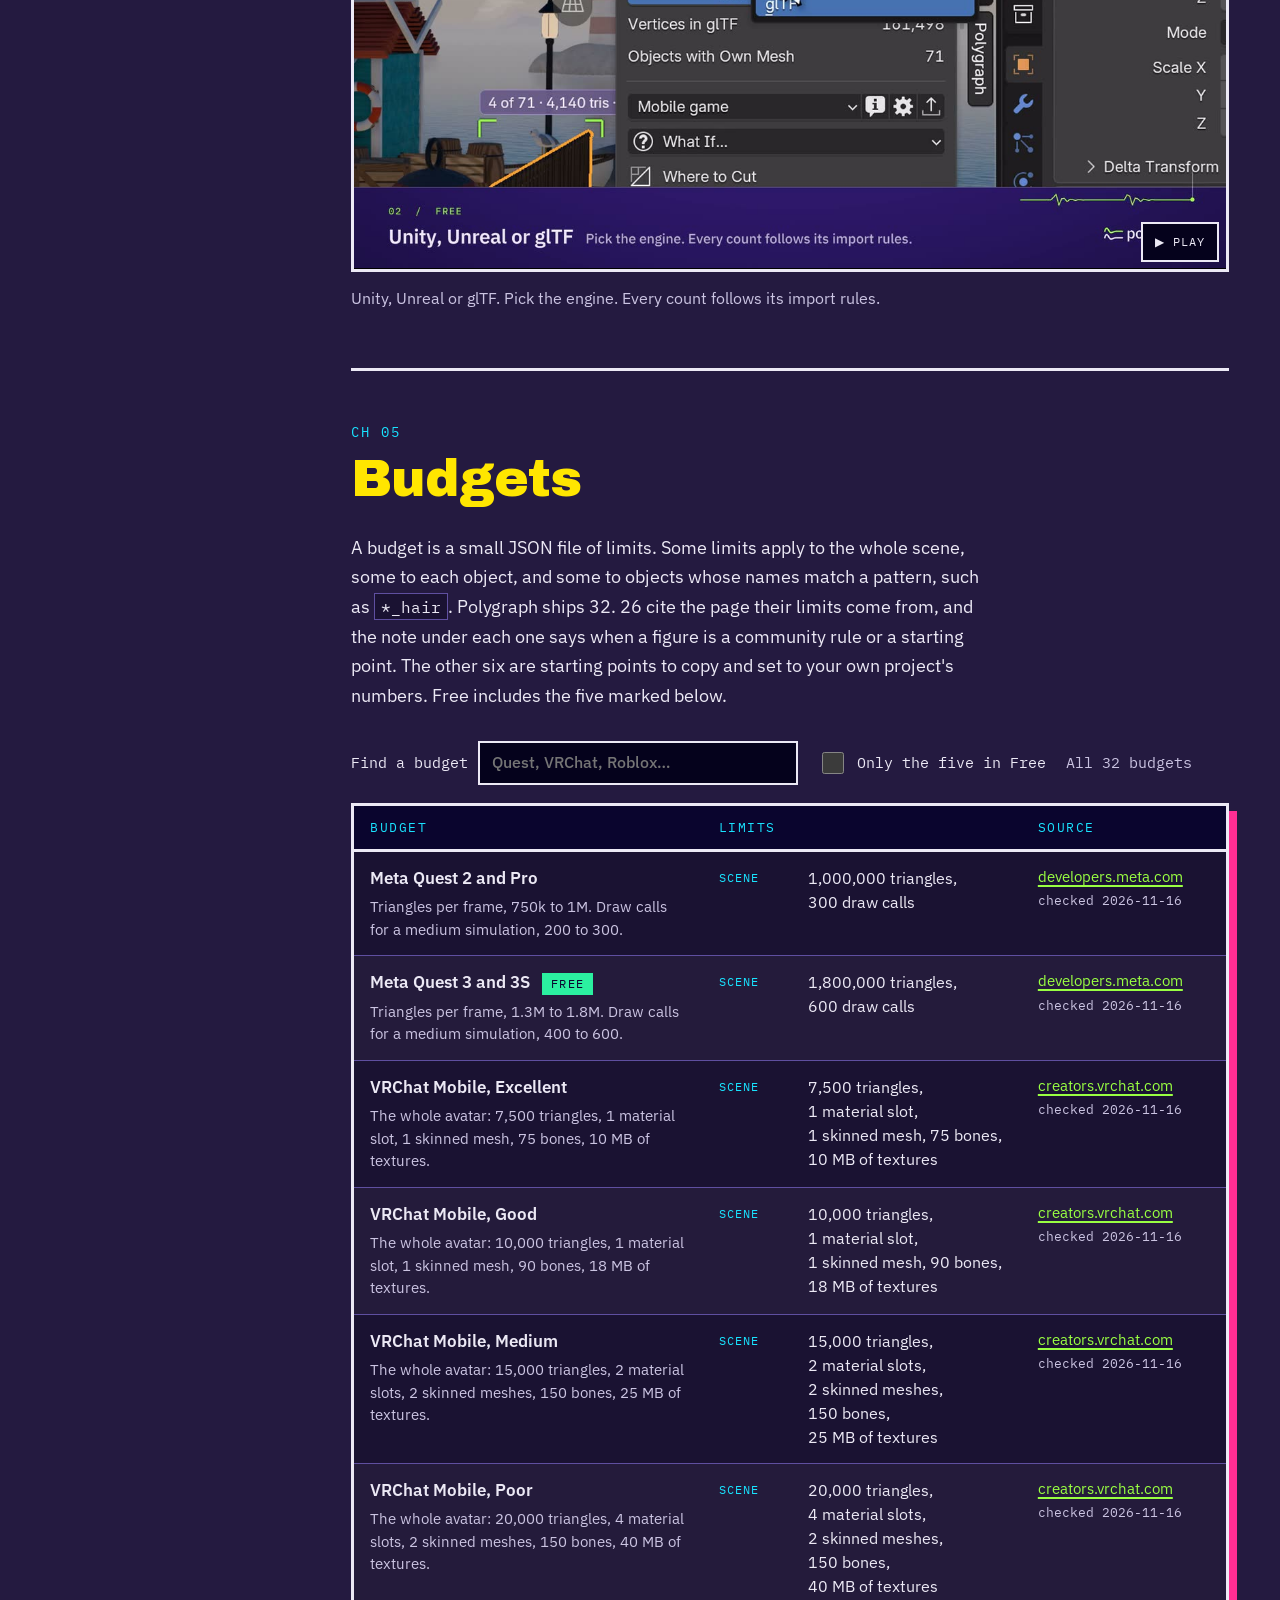
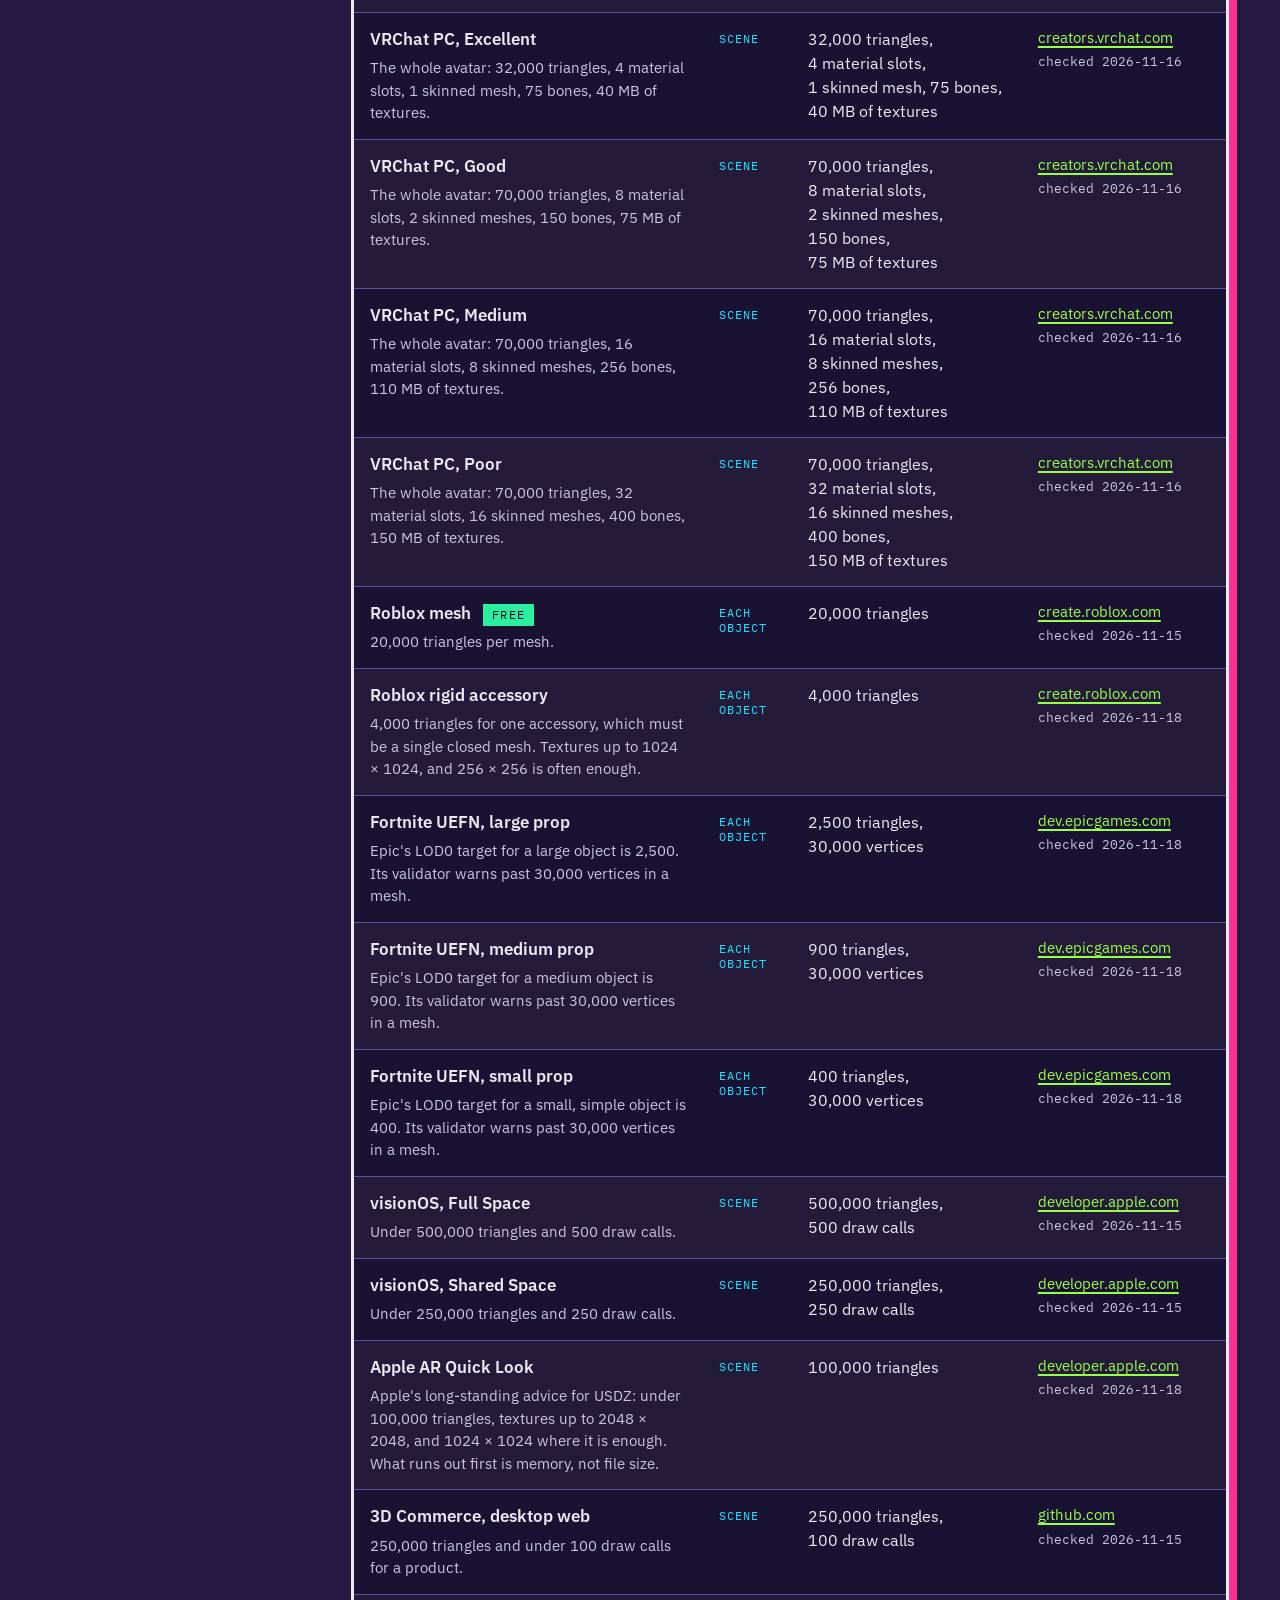
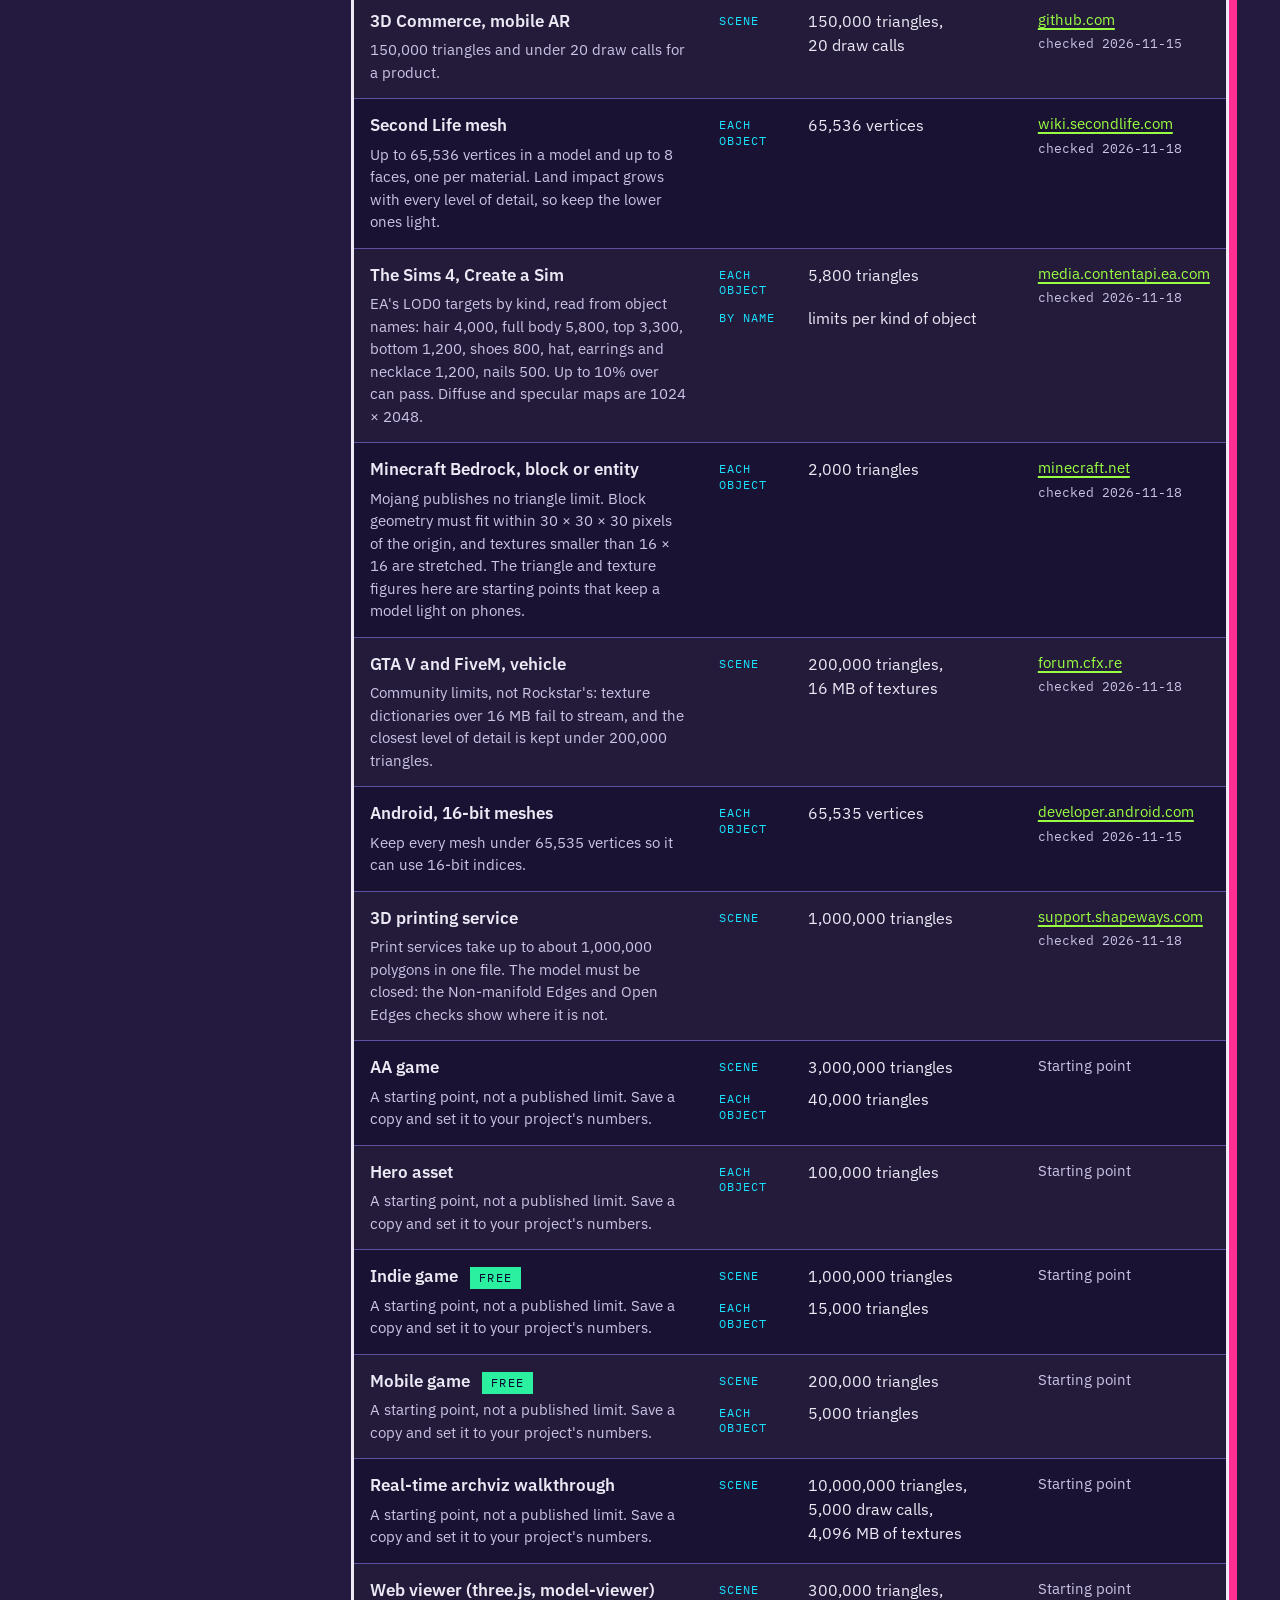
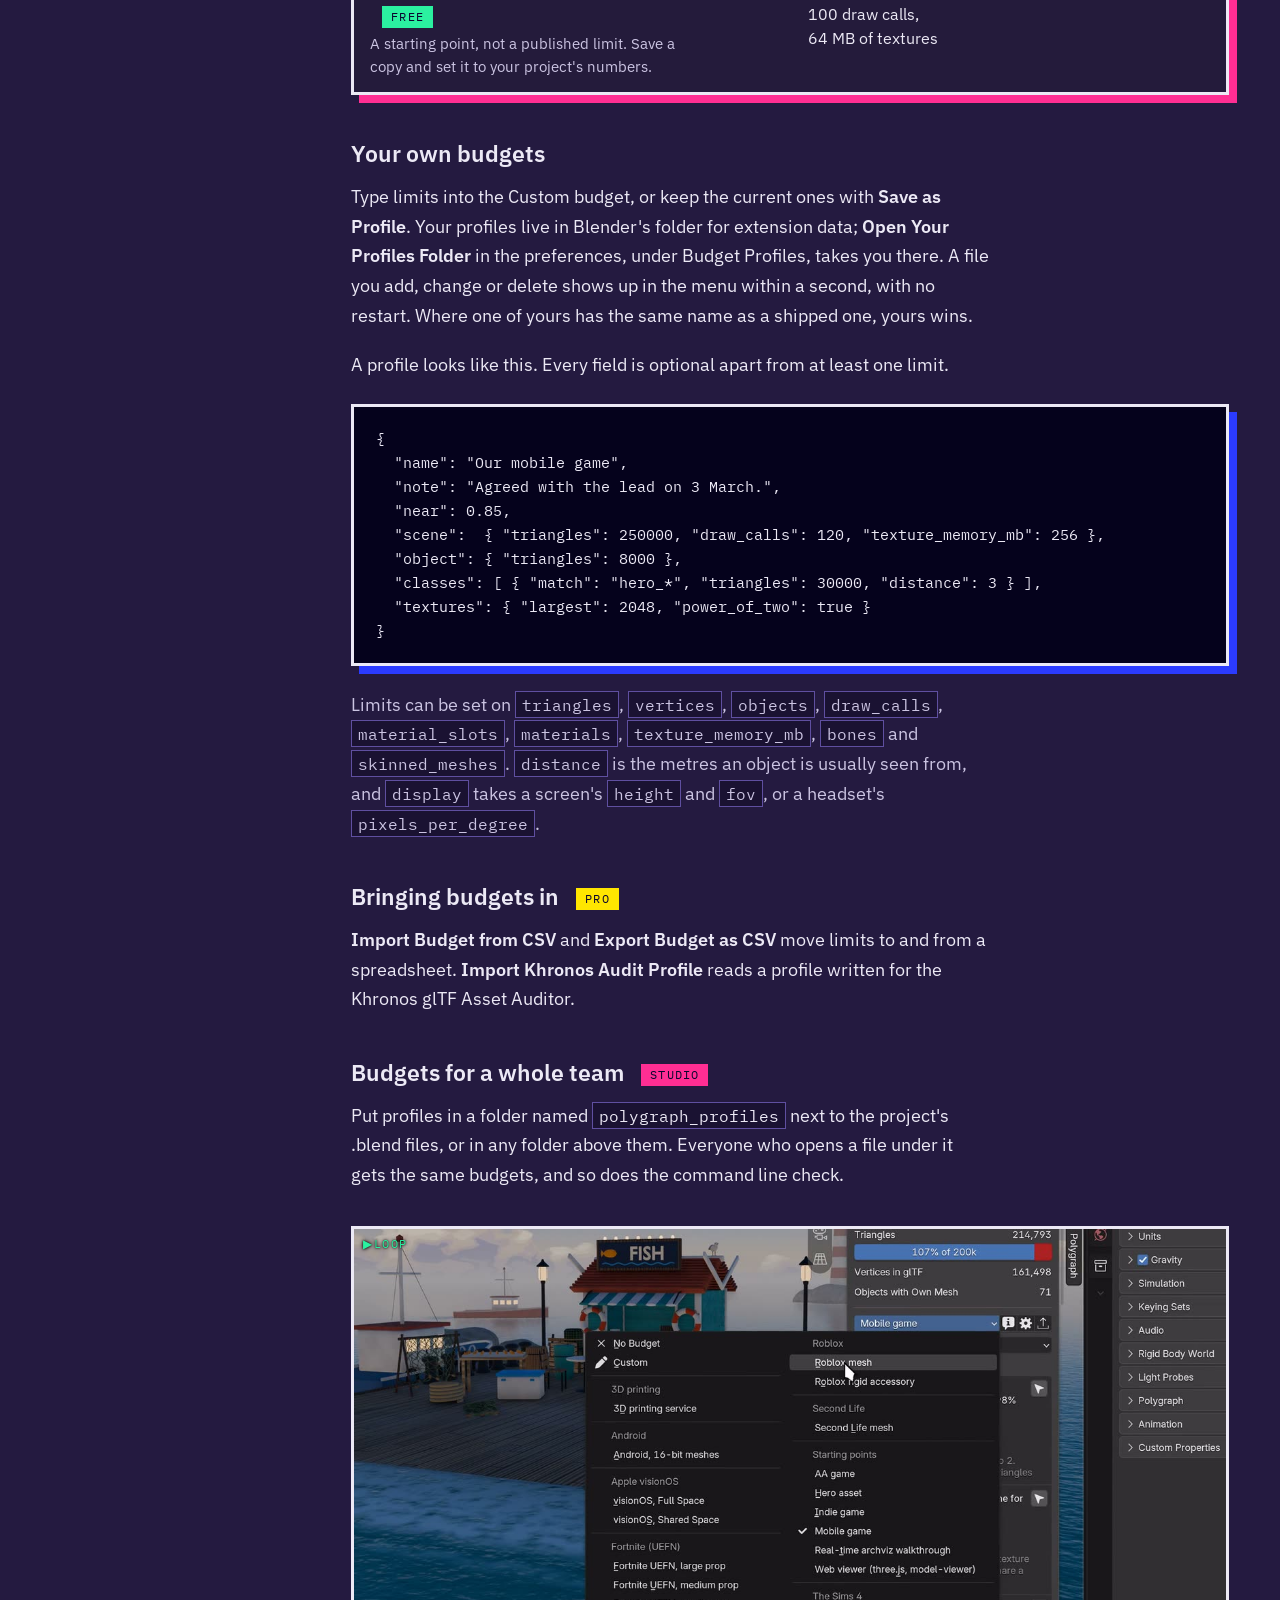
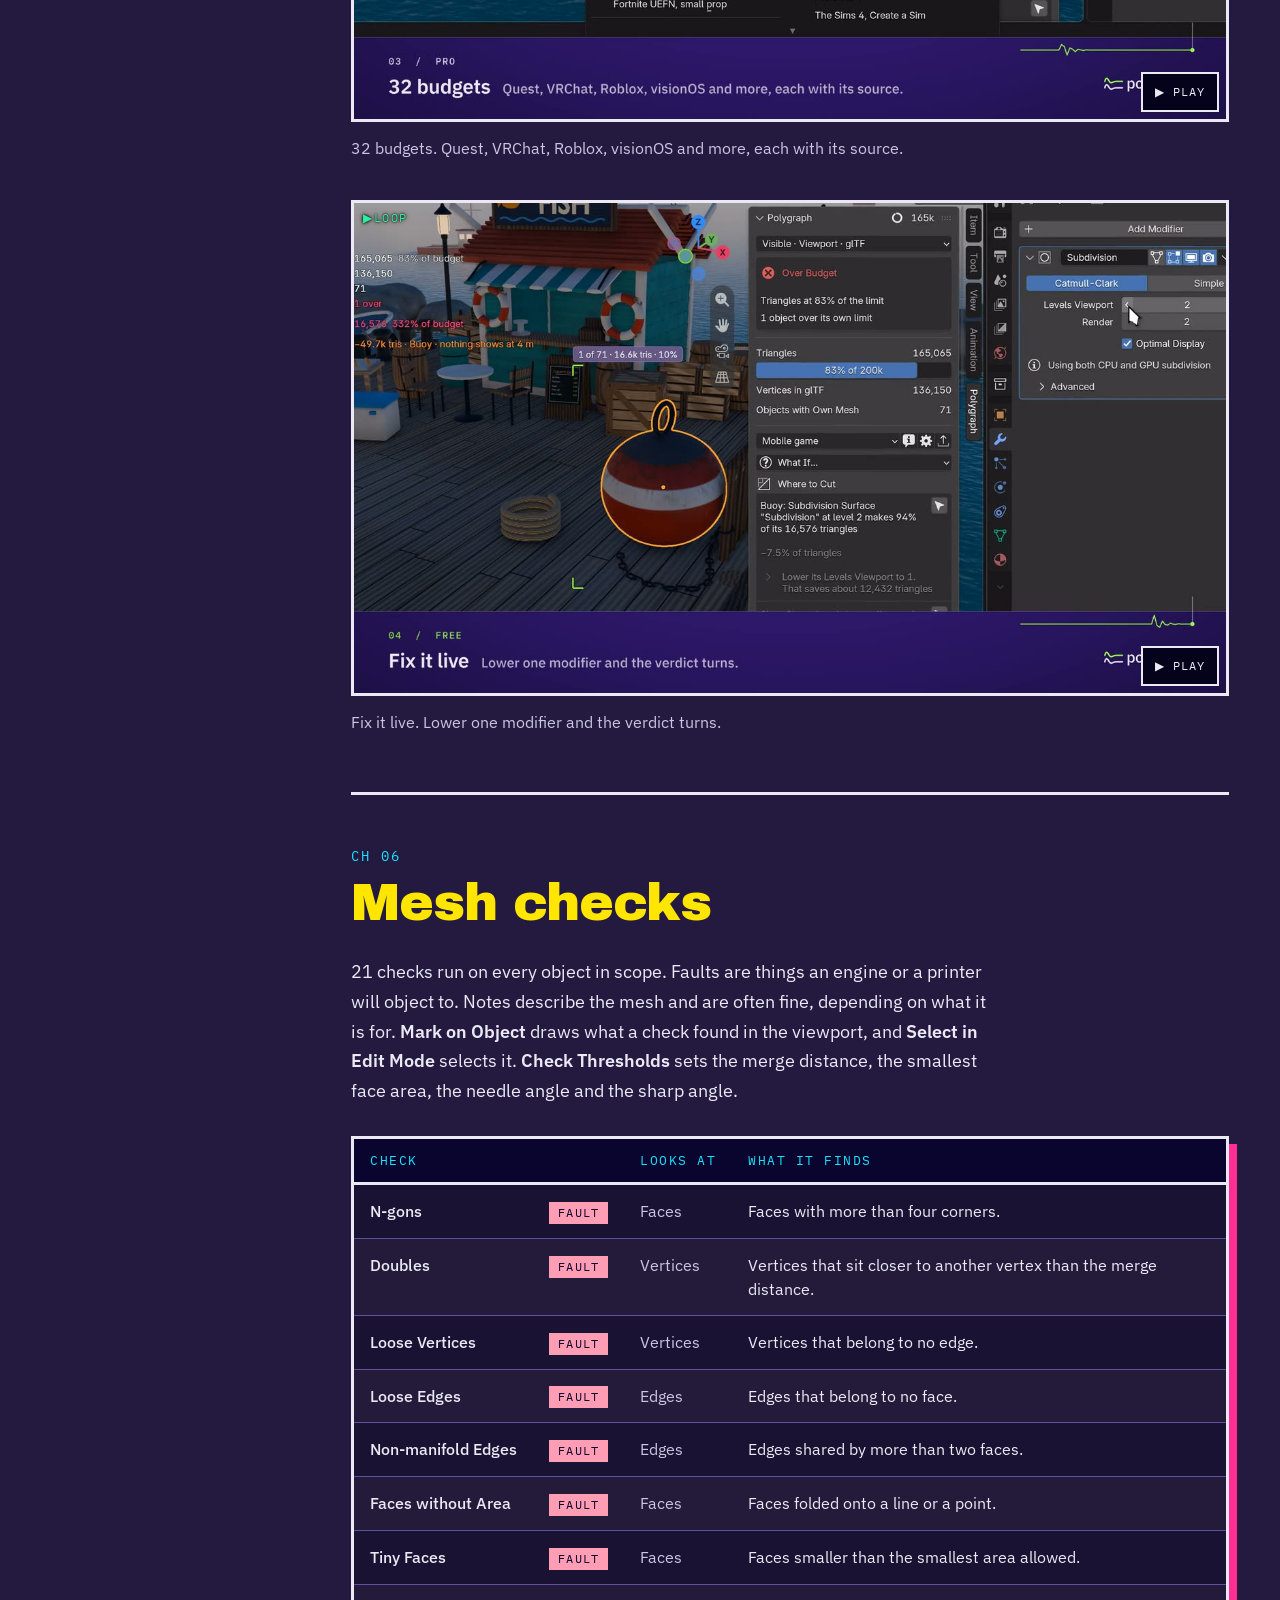
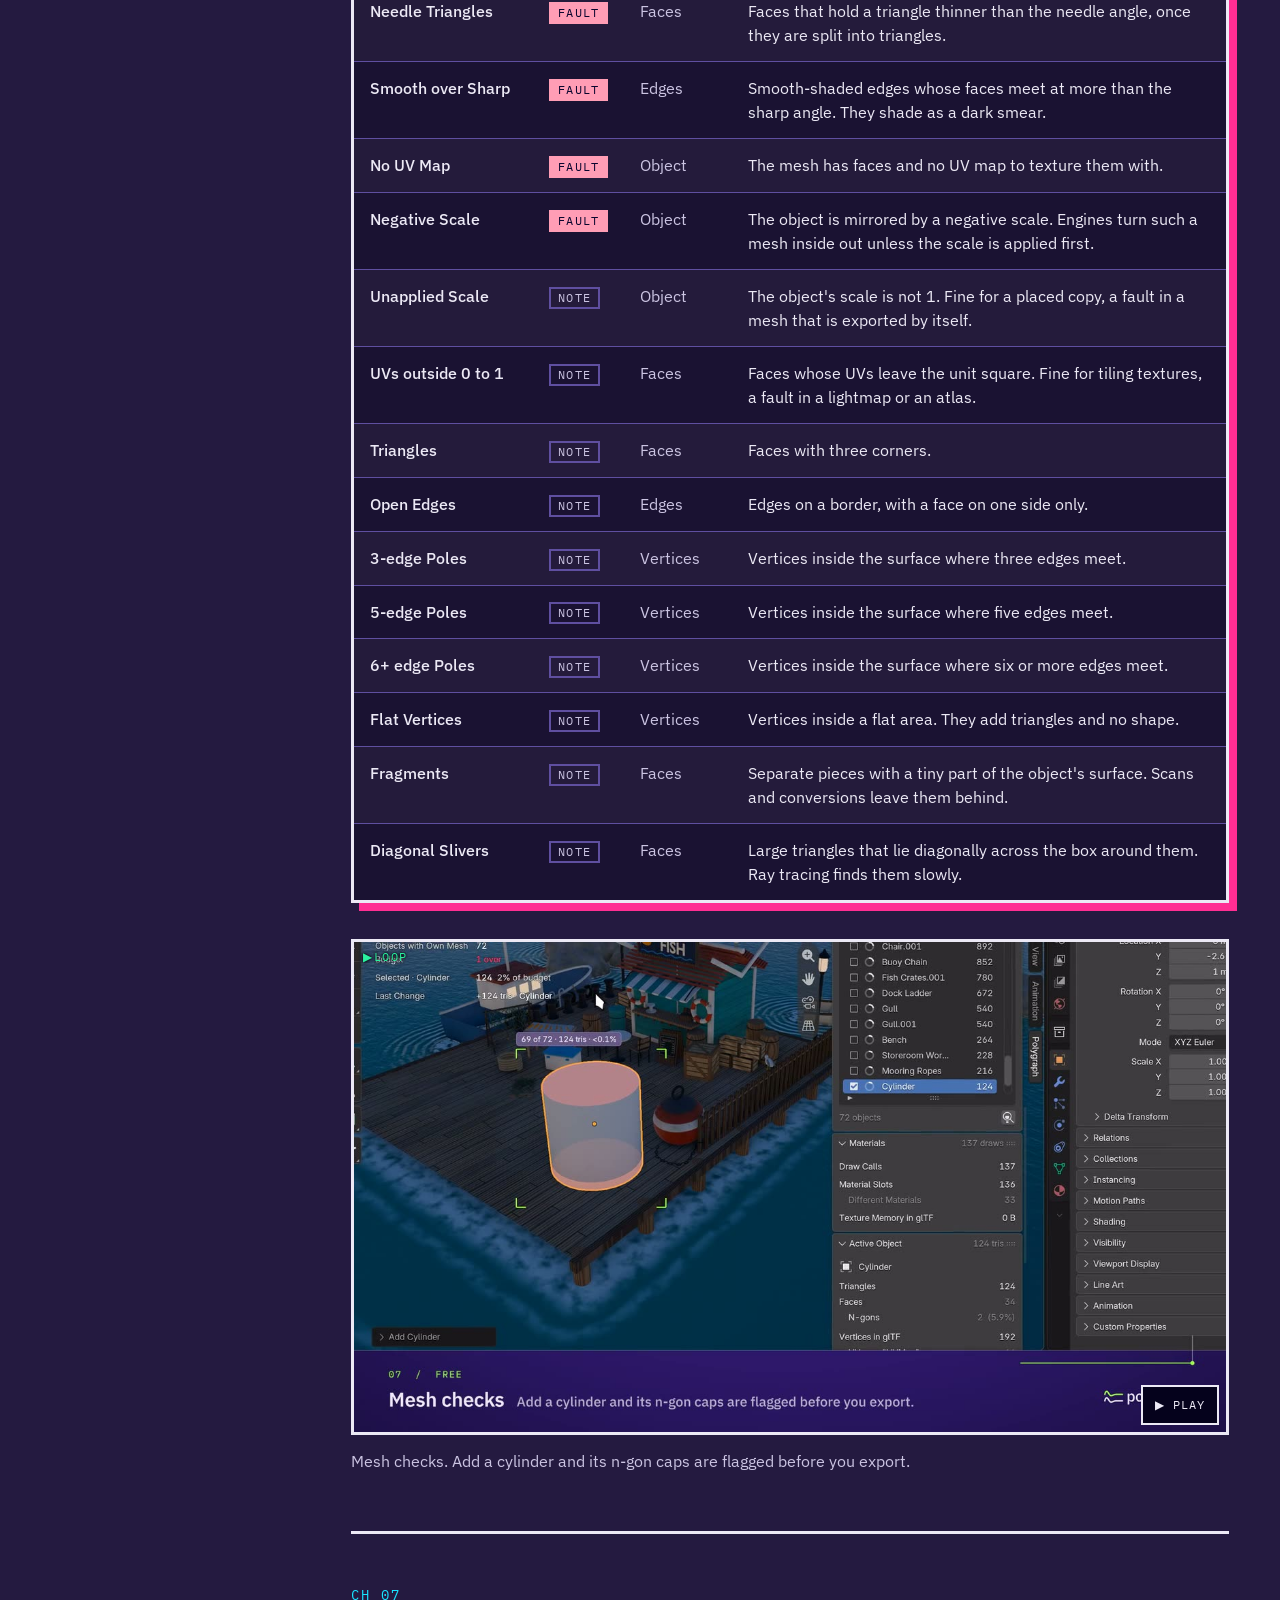
==== commit 265ead03: "Say which Free build counts live" ====
--- a/index.html
+++ b/index.html
@@ -26,7 +26,7 @@
 <link rel="preload" href="fonts/plex-sans.woff2" as="font" type="font/woff2" crossorigin>
 <link rel="preload" href="fonts/plex-mono.woff2" as="font" type="font/woff2" crossorigin>
 <link rel="stylesheet" href="pg.css">
-<script type="application/ld+json">{"@context":"https://schema.org","@graph":[{"@id":"https://duckinitiative.com/polygraph/#page","url":"https://duckinitiative.com/polygraph/","name":"Polygraph Guide","description":"How to install and use Polygraph, the Blender add-on that shows the vertex count your engine sees and checks it against a budget.","isPartOf":{"@id":"https://duckinitiative.com/#site"},"publisher":{"@id":"https://duckinitiative.com/#org"},"about":{"@id":"https://duckinitiative.com/polygraph/#software"},"inLanguage":"en","@type":"TechArticle","headline":"Polygraph Guide","author":{"@id":"https://duckinitiative.com/#org"},"image":"https://duckinitiative.com/polygraph/og.png","datePublished":"2026-12-08","dateModified":"2026-11-23","articleSection":["Install","First run","The panels","Engine counts","Budgets","Mesh checks","Where to Cut","Player's view","Reports","Preferences","Command line","Privacy","Editions","Changes","Help","Questions"],"mainEntity":{"@id":"https://duckinitiative.com/polygraph/#software"}},{"@type":"FAQPage","@id":"https://duckinitiative.com/polygraph/#questions","url":"https://duckinitiative.com/polygraph/#questions","isPartOf":{"@id":"https://duckinitiative.com/polygraph/#page"},"inLanguage":"en","mainEntity":[{"@type":"Question","name":"Why does Unity show more vertices than Blender?","acceptedAnswer":{"@type":"Answer","text":"Blender stores one vertex for each corner position. A game engine needs one for every different normal, UV and colour that meets at a corner, so it splits vertices along UV seams, sharp edges and flat-shaded faces. The default cube is 8 vertices in Blender and 24 in any engine."}},{"@type":"Question","name":"Which engines does Polygraph count for?","acceptedAnswer":{"@type":"Answer","text":"glTF, Unity and Unreal Engine with Nanite off. Pick one and every count follows its import rules."}},{"@type":"Question","name":"Which platforms have budgets?","acceptedAnswer":{"@type":"Answer","text":"Meta Quest, VRChat on PC and mobile, Roblox, Fortnite UEFN, visionOS, Apple AR Quick Look, 3D Commerce, Second Life, The Sims 4, Minecraft Bedrock, GTA V and FiveM, and more: 32 in Pro and Studio, 5 in Free. 26 cite the page their limits come from."}},{"@type":"Question","name":"Is Free enough?","acceptedAnswer":{"@type":"Answer","text":"For knowing whether a scene fits, yes: engine counts, five budgets, the 21 mesh checks, the top three cuts and the HTML report."}},{"@type":"Question","name":"Does it need an account or the internet?","acceptedAnswer":{"@type":"Answer","text":"No. There is no account and no licence key, and Polygraph works offline."}},{"@type":"Question","name":"Which Blender versions?","acceptedAnswer":{"@type":"Answer","text":"Blender 4.2 and later, on Windows, macOS and Linux."}}]},{"@type":"VideoObject","@id":"https://duckinitiative.com/polygraph/#trailer","name":"Polygraph trailer","description":"Polygraph in 84 seconds: the vertex count Unity, Unreal and glTF really load, checked against a budget inside Blender.","thumbnailUrl":"https://duckinitiative.com/polygraph/polygraph-trailer-poster.jpg","contentUrl":"https://duckinitiative.com/polygraph/polygraph-trailer-720.mp4","uploadDate":"2026-11-22","duration":"PT1M24S","inLanguage":"en","publisher":{"@id":"https://duckinitiative.com/#org"},"about":{"@id":"https://duckinitiative.com/polygraph/#software"}},{"@type":"SoftwareApplication","@id":"https://duckinitiative.com/polygraph/#software","name":"Polygraph","description":"Polygraph is a Blender add-on that shows the vertex count your game engine will really get, checks it against a real platform budget, and tells you what to cut first.","url":"https://duckinitiative.com/polygraph/","image":"https://duckinitiative.com/polygraph/og.png","applicationCategory":"DesignApplication","applicationSubCategory":"Blender add-on","operatingSystem":"Windows, macOS, Linux","softwareRequirements":"Blender 4.2 or later","softwareVersion":"1.0.0","datePublished":"2026-12-08","license":"https://www.gnu.org/licenses/gpl-3.0.html","softwareHelp":{"@type":"CreativeWork","url":"https://duckinitiative.com/polygraph/"},"releaseNotes":"https://duckinitiative.com/polygraph/#changes","author":{"@id":"https://duckinitiative.com/#org"},"publisher":{"@id":"https://duckinitiative.com/#org"},"brand":{"@id":"https://duckinitiative.com/#waddle"},"featureList":["Engine vertex counts for glTF, Unity and Unreal Engine","A verdict against 32 platform budgets, or limits you type in","21 mesh checks","Where to Cut: the changes that would save the most","What If, edit receipts and snapshots (Pro)","In Camera and Pixel Preview (Pro)","HTML, JSON, CSV and Markdown reports","Command line check with JUnit results and a Python API (Studio)"],"offers":[{"@type":"Offer","name":"Polygraph Free","price":"0","priceCurrency":"USD","url":"https://waddlebyduck.gumroad.com/l/polygraph-free","availabilityStarts":"2026-12-08","seller":{"@id":"https://duckinitiative.com/#org"}},{"@type":"Offer","name":"Polygraph Pro","price":"19","priceCurrency":"USD","url":"https://waddlebyduck.gumroad.com/l/polygraph","availabilityStarts":"2026-12-08","seller":{"@id":"https://duckinitiative.com/#org"},"description":"For one person. $25 from January 12, 2027.","priceValidUntil":"2027-01-11"},{"@type":"Offer","name":"Polygraph Studio","price":"249","priceCurrency":"USD","url":"https://waddlebyduck.gumroad.com/l/polygraph","availabilityStarts":"2026-12-08","seller":{"@id":"https://duckinitiative.com/#org"},"description":"For a team of five. $329 from January 12, 2027.","priceValidUntil":"2027-01-11"}]},{"@type":"Organization","@id":"https://duckinitiative.com/#org","name":"Duck Initiative","url":"https://duckinitiative.com/","logo":{"@type":"ImageObject","url":"https://duckinitiative.com/img/duck-512.png","width":512,"height":512},"description":"A small studio making add-ons for Blender. Its add-ons are sold under the label Waddle by Duck Initiative.","email":"hello@duckinitiative.com","brand":{"@type":"Brand","@id":"https://duckinitiative.com/#waddle","name":"Waddle by Duck Initiative","url":"https://duckinitiative.com/waddle.html"},"contactPoint":[{"@type":"ContactPoint","contactType":"customer support","email":"support@duckinitiative.com","availableLanguage":"en"},{"@type":"ContactPoint","contactType":"press","email":"hello@duckinitiative.com","availableLanguage":"en"}],"sameAs":["https://waddlebyduck.gumroad.com/","https://superhivemarket.com/creators/waddlebyduck","https://vimeo.com/duckinitiative","https://waddlebyduck.itch.io/","https://www.cgtrader.com/designers/waddlebyduck"]},{"@type":"BreadcrumbList","itemListElement":[{"@type":"ListItem","position":1,"name":"Duck Initiative","item":"https://duckinitiative.com/"},{"@type":"ListItem","position":2,"name":"Waddle","item":"https://duckinitiative.com/waddle.html"},{"@type":"ListItem","position":3,"name":"Blender add-ons","item":"https://duckinitiative.com/addons.html"},{"@type":"ListItem","position":4,"name":"Polygraph","item":"https://duckinitiative.com/polygraph/"}]}]}</script>
+<script type="application/ld+json">{"@context":"https://schema.org","@graph":[{"@id":"https://duckinitiative.com/polygraph/#page","url":"https://duckinitiative.com/polygraph/","name":"Polygraph Guide","description":"How to install and use Polygraph, the Blender add-on that shows the vertex count your engine sees and checks it against a budget.","isPartOf":{"@id":"https://duckinitiative.com/#site"},"publisher":{"@id":"https://duckinitiative.com/#org"},"about":{"@id":"https://duckinitiative.com/polygraph/#software"},"inLanguage":"en","@type":"TechArticle","headline":"Polygraph Guide","author":{"@id":"https://duckinitiative.com/#org"},"image":"https://duckinitiative.com/polygraph/og.png","datePublished":"2026-12-08","dateModified":"2026-11-28","articleSection":["Install","First run","The panels","Engine counts","Budgets","Mesh checks","Where to Cut","Player's view","Reports","Preferences","Command line","Privacy","Editions","Changes","Help","Questions"],"mainEntity":{"@id":"https://duckinitiative.com/polygraph/#software"}},{"@type":"FAQPage","@id":"https://duckinitiative.com/polygraph/#questions","url":"https://duckinitiative.com/polygraph/#questions","isPartOf":{"@id":"https://duckinitiative.com/polygraph/#page"},"inLanguage":"en","mainEntity":[{"@type":"Question","name":"Why does Unity show more vertices than Blender?","acceptedAnswer":{"@type":"Answer","text":"Blender stores one vertex for each corner position. A game engine needs one for every different normal, UV and colour that meets at a corner, so it splits vertices along UV seams, sharp edges and flat-shaded faces. The default cube is 8 vertices in Blender and 24 in any engine."}},{"@type":"Question","name":"Which engines does Polygraph count for?","acceptedAnswer":{"@type":"Answer","text":"glTF, Unity and Unreal Engine with Nanite off. Pick one and every count follows its import rules."}},{"@type":"Question","name":"Which platforms have budgets?","acceptedAnswer":{"@type":"Answer","text":"Meta Quest, VRChat on PC and mobile, Roblox, Fortnite UEFN, visionOS, Apple AR Quick Look, 3D Commerce, Second Life, The Sims 4, Minecraft Bedrock, GTA V and FiveM, and more: 32 in Pro and Studio, 5 in Free. 26 cite the page their limits come from."}},{"@type":"Question","name":"Is Free enough?","acceptedAnswer":{"@type":"Answer","text":"For knowing whether a scene fits, yes: engine counts, five budgets, the 21 mesh checks, the top three cuts and the HTML report."}},{"@type":"Question","name":"Does it need an account or the internet?","acceptedAnswer":{"@type":"Answer","text":"No. There is no account and no licence key, and Polygraph works offline."}},{"@type":"Question","name":"Which Blender versions?","acceptedAnswer":{"@type":"Answer","text":"Blender 4.2 and later, on Windows, macOS and Linux."}}]},{"@type":"VideoObject","@id":"https://duckinitiative.com/polygraph/#trailer","name":"Polygraph trailer","description":"Polygraph in 84 seconds: the vertex count Unity, Unreal and glTF really load, checked against a budget inside Blender.","thumbnailUrl":"https://duckinitiative.com/polygraph/polygraph-trailer-poster.jpg","contentUrl":"https://duckinitiative.com/polygraph/polygraph-trailer-720.mp4","uploadDate":"2026-11-22","duration":"PT1M24S","inLanguage":"en","publisher":{"@id":"https://duckinitiative.com/#org"},"about":{"@id":"https://duckinitiative.com/polygraph/#software"}},{"@type":"SoftwareApplication","@id":"https://duckinitiative.com/polygraph/#software","name":"Polygraph","alternateName":["Polygraph for Blender","Polygraph by Waddle"],"disambiguatingDescription":"Polygraph for Blender, the Blender add-on by Waddle by Duck Initiative that counts vertices the way game engines import them and checks them against platform polycount budgets. Not related to other software called PolyGraph.","description":"Polygraph is a Blender add-on that shows the vertex count your game engine will really get, checks it against a real platform budget, and tells you what to cut first.","url":"https://duckinitiative.com/polygraph/","image":"https://duckinitiative.com/polygraph/og.png","applicationCategory":"DesignApplication","applicationSubCategory":"Blender add-on","operatingSystem":"Windows, macOS, Linux","softwareRequirements":"Blender 4.2 or later","softwareVersion":"1.0.0","datePublished":"2026-12-08","license":"https://www.gnu.org/licenses/gpl-3.0.html","softwareHelp":{"@type":"CreativeWork","url":"https://duckinitiative.com/polygraph/"},"releaseNotes":"https://duckinitiative.com/polygraph/#changes","author":{"@id":"https://duckinitiative.com/#org"},"publisher":{"@id":"https://duckinitiative.com/#org"},"brand":{"@id":"https://duckinitiative.com/#waddle"},"featureList":["Engine vertex counts for glTF, Unity and Unreal Engine, live as you edit (the Free build on Blender Extensions counts on request)","A verdict against 32 platform budgets, or limits you type in","21 mesh checks","Where to Cut: the changes that would save the most","What If, edit receipts and snapshots (Pro)","In Camera and Pixel Preview (Pro)","HTML, JSON, CSV and Markdown reports","Command line check with JUnit results and a Python API (Studio)"],"offers":[{"@type":"Offer","name":"Polygraph Free","description":"Free edition. This Gumroad build counts live as you edit. The Free build on Blender Extensions counts when you press Count Scene or Refresh.","price":"0","priceCurrency":"USD","url":"https://waddlebyduck.gumroad.com/l/polygraph-free","availabilityStarts":"2026-12-08","seller":{"@id":"https://duckinitiative.com/#org"}},{"@type":"Offer","name":"Polygraph Pro","price":"19","priceCurrency":"USD","url":"https://waddlebyduck.gumroad.com/l/polygraph","availabilityStarts":"2026-12-08","seller":{"@id":"https://duckinitiative.com/#org"},"description":"For one person. Counts live as you edit. $25 from January 12, 2027.","priceValidUntil":"2027-01-11"},{"@type":"Offer","name":"Polygraph Studio","price":"249","priceCurrency":"USD","url":"https://waddlebyduck.gumroad.com/l/polygraph","availabilityStarts":"2026-12-08","seller":{"@id":"https://duckinitiative.com/#org"},"description":"For a team of five. Counts live as you edit. $329 from January 12, 2027.","priceValidUntil":"2027-01-11"}]},{"@type":"Organization","@id":"https://duckinitiative.com/#org","name":"Duck Initiative","url":"https://duckinitiative.com/","logo":{"@type":"ImageObject","url":"https://duckinitiative.com/img/duck-512.png","width":512,"height":512},"description":"A small studio making add-ons for Blender. Its add-ons are sold under the label Waddle by Duck Initiative.","email":"hello@duckinitiative.com","brand":{"@type":"Brand","@id":"https://duckinitiative.com/#waddle","name":"Waddle by Duck Initiative","url":"https://duckinitiative.com/waddle.html"},"contactPoint":[{"@type":"ContactPoint","contactType":"customer support","email":"support@duckinitiative.com","availableLanguage":"en"},{"@type":"ContactPoint","contactType":"press","email":"hello@duckinitiative.com","availableLanguage":"en"}],"sameAs":["https://waddlebyduck.gumroad.com/","https://superhivemarket.com/creators/waddlebyduck","https://vimeo.com/duckinitiative","https://waddlebyduck.itch.io/","https://www.cgtrader.com/designers/waddlebyduck","https://www.instagram.com/duckinitiative/","https://www.threads.com/@duckinitiative","https://www.tiktok.com/@duckinitiative","https://x.com/duck_initiative","https://bsky.app/profile/duckinitiative.com"]},{"@type":"BreadcrumbList","itemListElement":[{"@type":"ListItem","position":1,"name":"Duck Initiative","item":"https://duckinitiative.com/"},{"@type":"ListItem","position":2,"name":"Waddle","item":"https://duckinitiative.com/waddle.html"},{"@type":"ListItem","position":3,"name":"Blender add-ons","item":"https://duckinitiative.com/addons.html"},{"@type":"ListItem","position":4,"name":"Polygraph","item":"https://duckinitiative.com/polygraph/"}]}]}</script>
 <script data-goatcounter="https://duckinitiative.goatcounter.com/count" async src="/assets/js/count.js"></script>
 <script defer src="/assets/js/clicks.js"></script>
 </head>
@@ -86,6 +86,7 @@
 <span class="verdict"><i style="background: var(--over)"></i>Over budget</span>
 </div>
 <p>Close starts at 85% of a limit, unless the budget says otherwise. Meta Quest budgets, for example, start warning earlier.</p>
+<p>Free from Gumroad, Pro and Studio count live: the numbers and the verdict follow every edit. Free from Blender Extensions counts when you press <b>Count Scene</b>, and again when you press <b>Refresh</b> after a change.</p>
 
 </section><section id="panels"><h2><span class="no" aria-hidden="true">03</span>The panels</h2>
 
@@ -312,7 +313,7 @@
 
 <p>Every edition is GPL, so every one of them can be used for paid work. A cheaper edition carries no locked code from a dearer one: what it doesn't have isn't in the zip.</p>
 <div class="editions">
-<div class="ed"><h3>Free</h3><p>Whether the scene fits, and what's wrong with it. Engine counts, five budgets, the 21 checks, the top three cuts and the HTML report.</p>
+<div class="ed"><h3>Free</h3><p>Whether the scene fits, and what's wrong with it. Engine counts, five budgets, the 21 checks, the top three cuts and the HTML report. The Gumroad build counts live; the one on Blender Extensions counts when you press Count Scene.</p>
 <div class="where"><a class="btn" href="https://extensions.blender.org/add-ons/polygraph/">Blender Extensions</a><a class="btn" href="https://waddlebyduck.gumroad.com/l/polygraph-free">Gumroad</a></div></div>
 <div class="ed"><h3>Pro</h3><p>For one person. All 32 budgets, What If, the player's view, edit receipts, snapshots and every report format.</p>
 <div class="where"><a class="btn" href="https://waddlebyduck.gumroad.com/l/polygraph">Gumroad</a><a class="btn" href="https://superhivemarket.com/products/polygraph">Superhive</a></div></div>
@@ -367,6 +368,7 @@
 <footer><div class="in"><nav class="links" aria-label="Site"><a href="./">Guide</a><a href="license/">Licence</a><a href="refunds/">Refunds</a><a href="press/">Press</a><a href="mailto:support@duckinitiative.com">support@duckinitiative.com</a></nav>
 <p>Polygraph is made by Waddle by Duck Initiative. Blender is a trademark of the Blender Foundation; Polygraph is not made by or affiliated with it.</p>
 <nav class="links site" aria-label="Duck Initiative"><a href="../index.html">Duck Initiative</a><a href="../waddle.html">Waddle, the shop</a><a href="../addons.html">All add-ons</a></nav>
+<nav class="links site" aria-label="Follow Duck Initiative"><a href="https://www.instagram.com/duckinitiative/">Instagram</a><a href="https://www.threads.com/@duckinitiative">Threads</a><a href="https://www.tiktok.com/@duckinitiative">TikTok</a><a href="https://x.com/duck_initiative">X</a><a href="https://bsky.app/profile/duckinitiative.com">Bluesky</a><a href="https://vimeo.com/duckinitiative">Vimeo</a></nav>
 </div></footer>
 <script src="pg.js"></script>
 </body>
